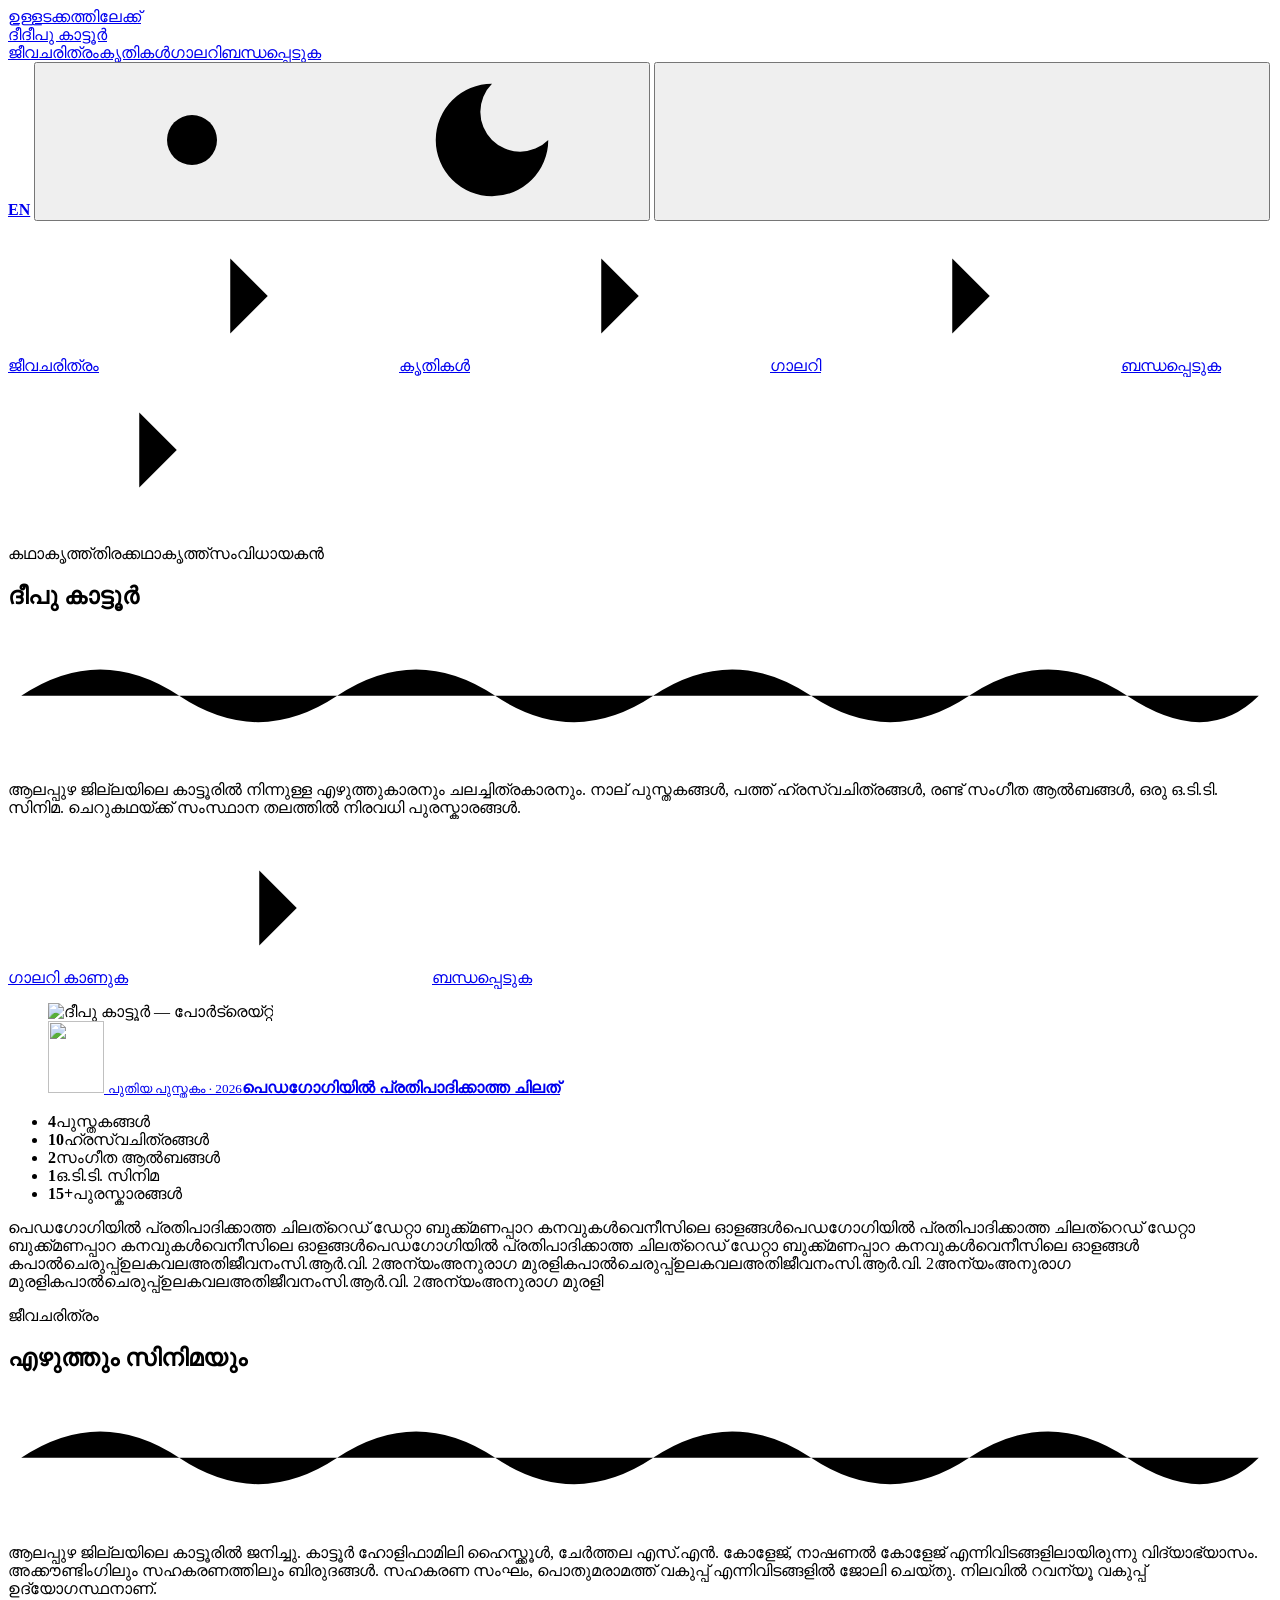
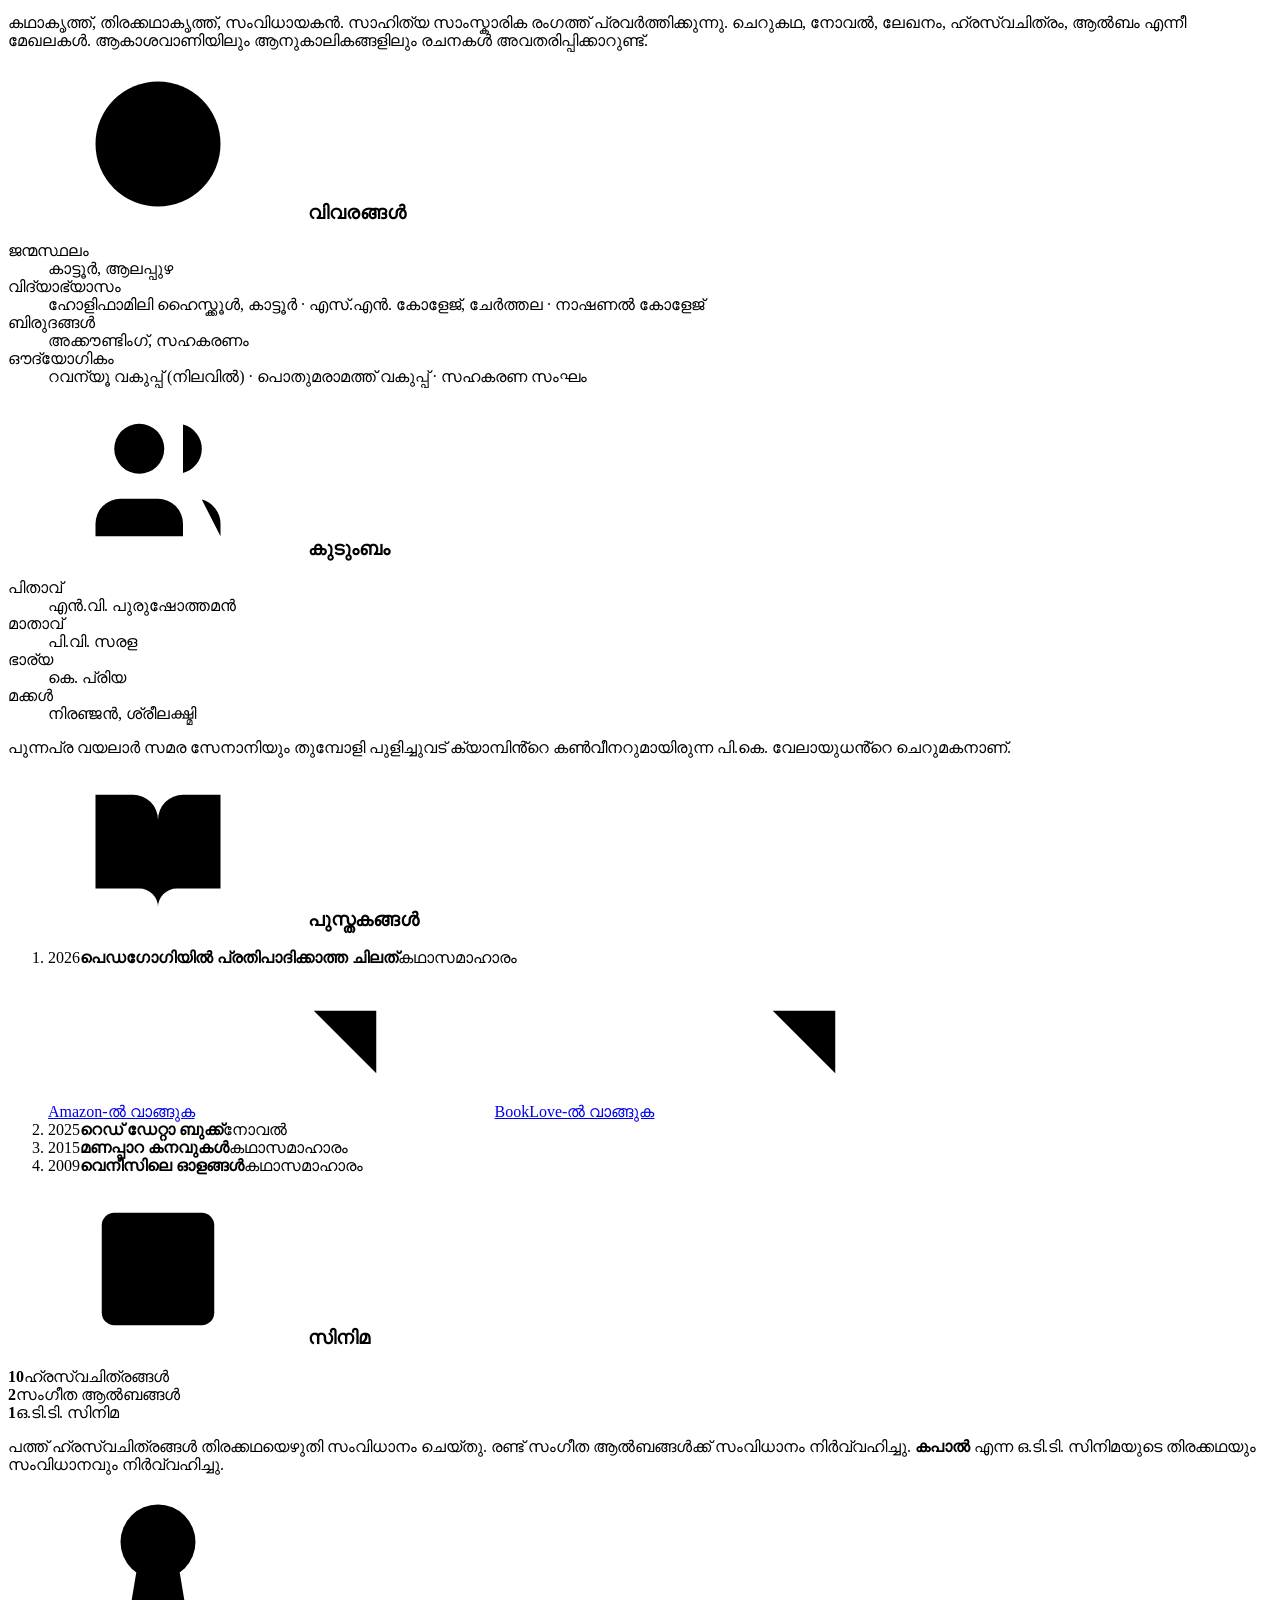
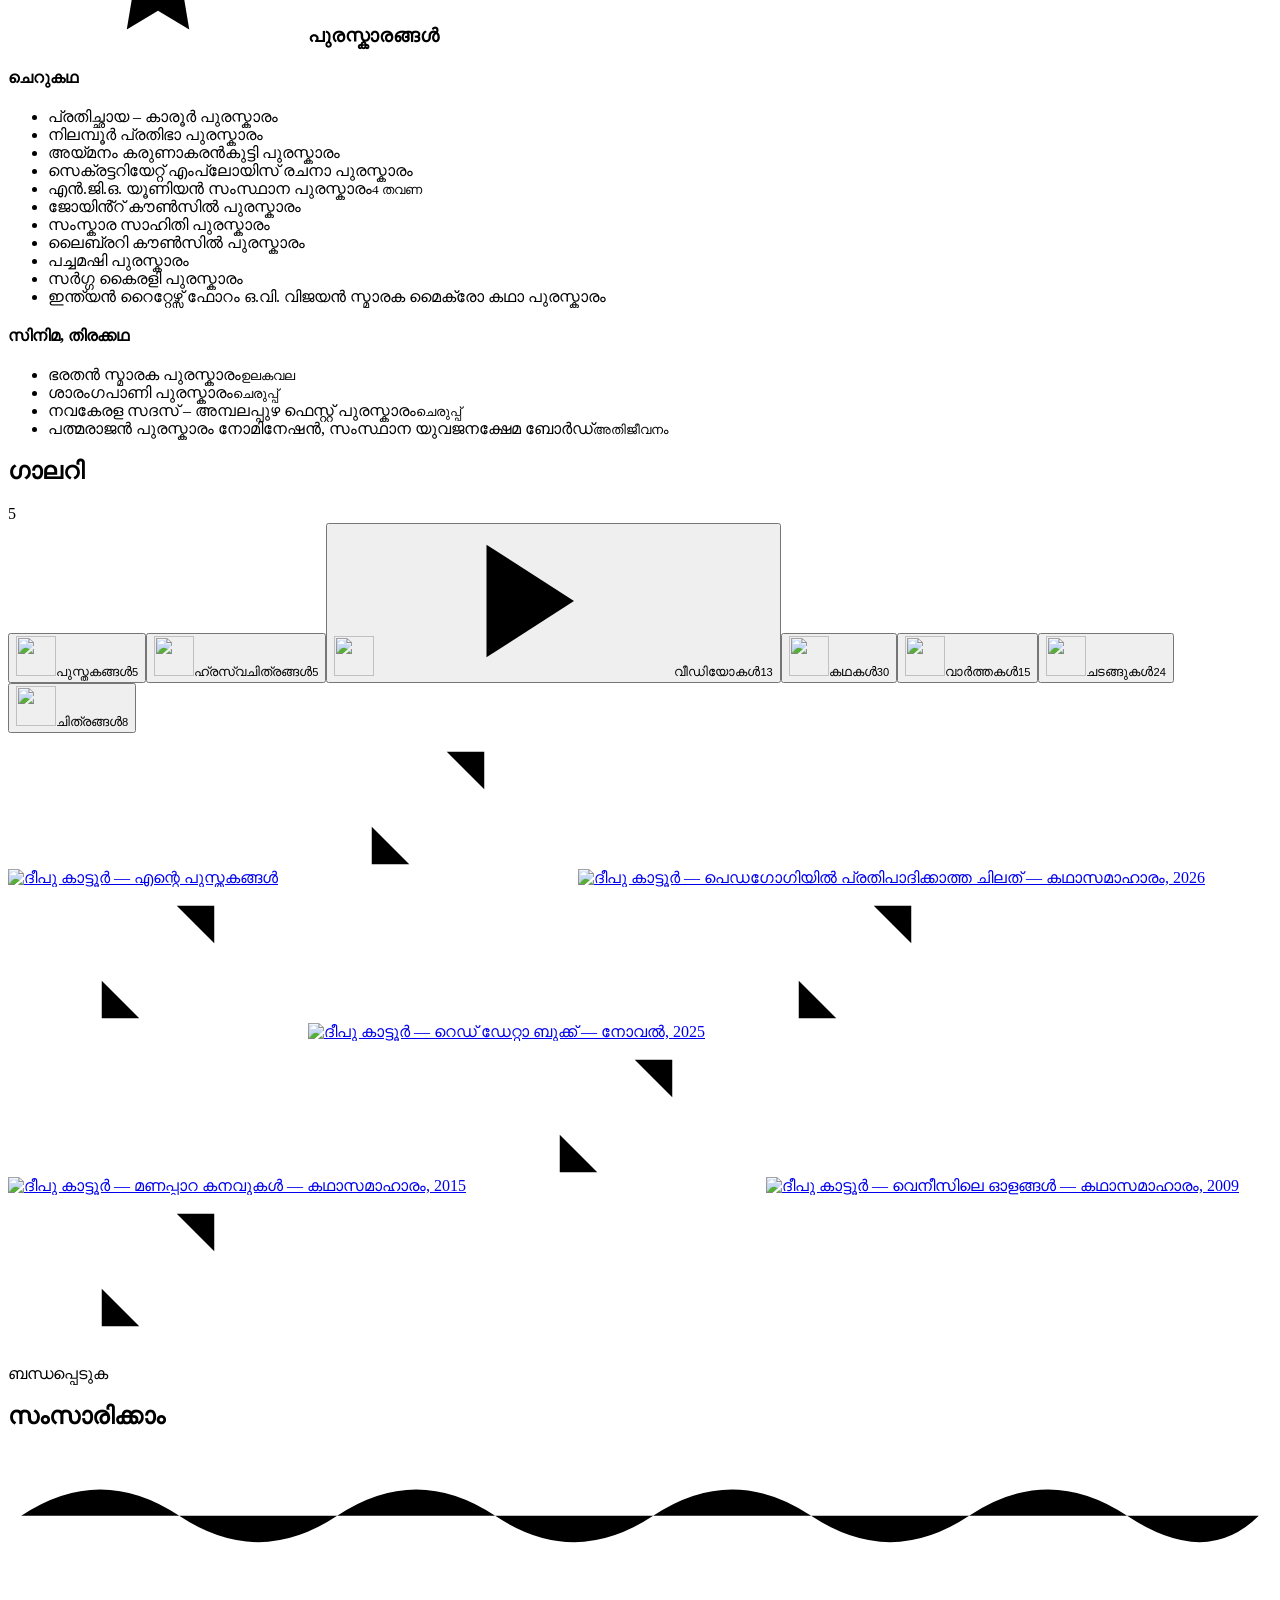
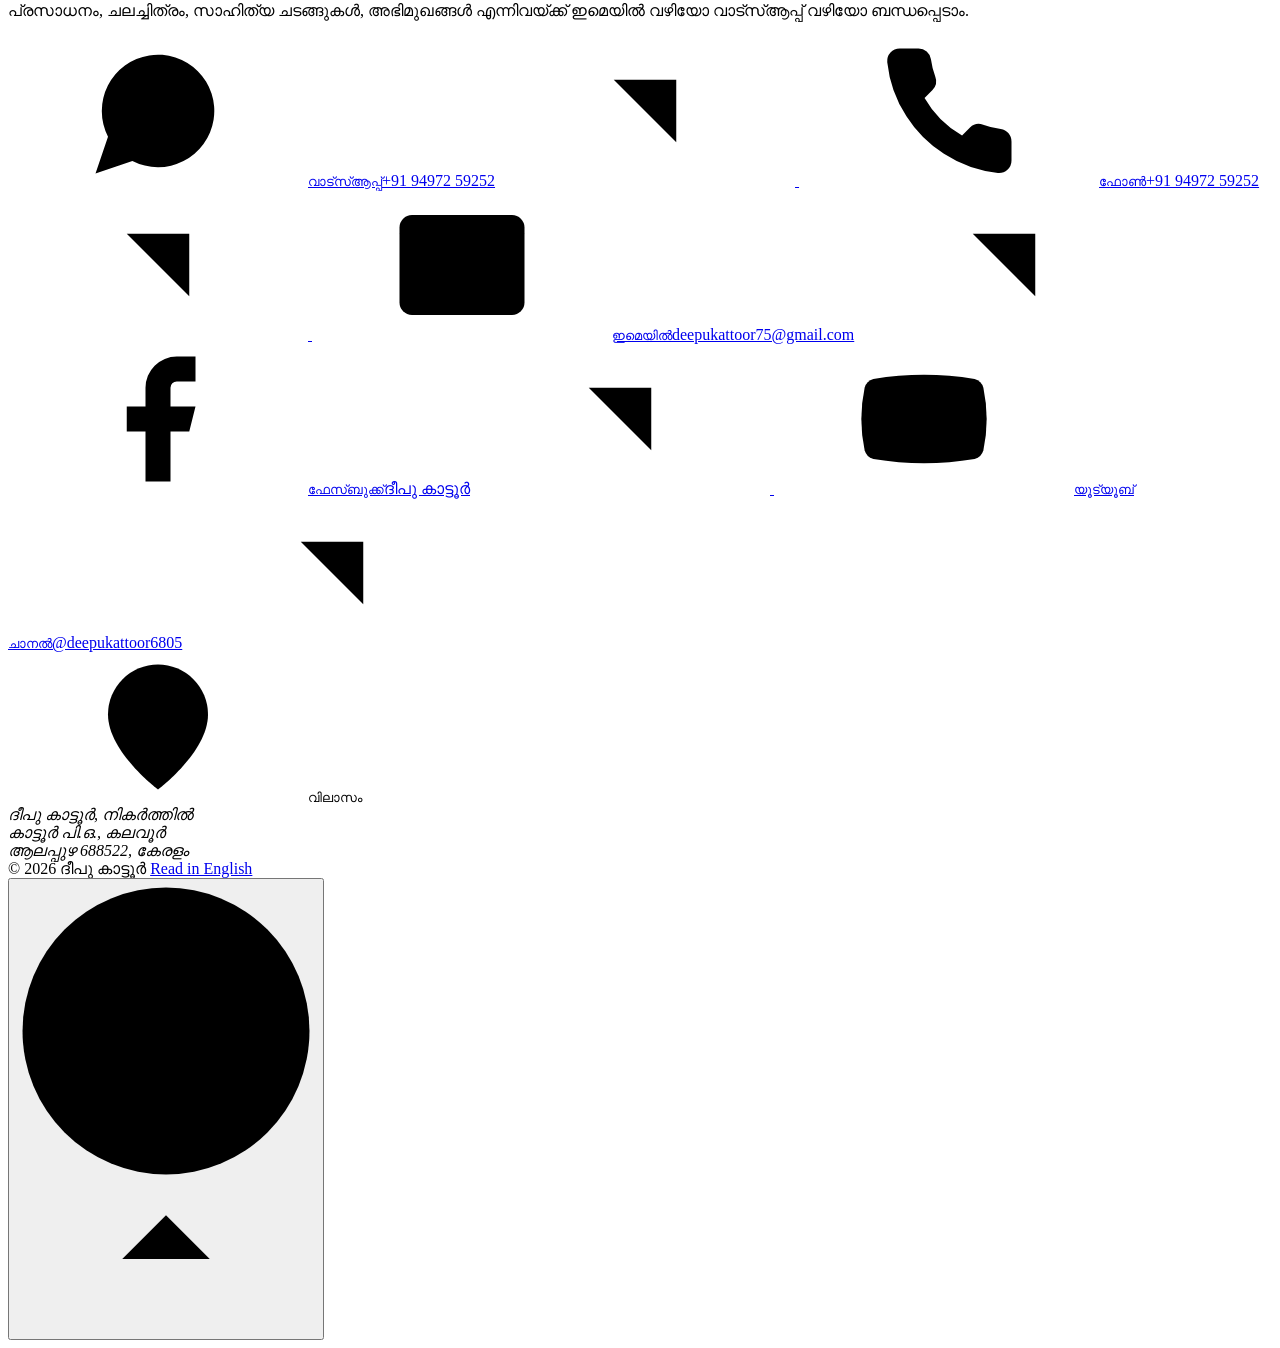
==== index.html @ 51fb0ca0 "first commit" ====
<!doctype html>
<html lang="ml" dir="ltr">
<head>
<meta charset="utf-8">
<meta name="viewport" content="width=device-width, initial-scale=1, viewport-fit=cover">
<title>ദീപു കാട്ടൂർ — കഥാകൃത്ത്, തിരക്കഥാകൃത്ത്, സംവിധായകൻ</title>
<meta name="description" content="ആലപ്പുഴ കാട്ടൂർ സ്വദേശിയായ കഥാകൃത്ത്, തിരക്കഥാകൃത്ത്, സംവിധായകൻ ദീപു കാട്ടൂരിന്റെ ഔദ്യോഗിക വെബ്സൈറ്റ്. പുസ്തകങ്ങൾ, ഹ്രസ്വചിത്രങ്ങൾ, പുരസ്കാരങ്ങൾ, ഗാലറി, ബന്ധപ്പെടാനുള്ള വിവരങ്ങൾ.">
<meta name="author" content="Deepu Kattoor">
<meta name="robots" content="index, follow, max-image-preview:large">
<link rel="canonical" href="https://YOUR-DOMAIN/">
<link rel="alternate" hreflang="ml" href="https://YOUR-DOMAIN/">
<link rel="alternate" hreflang="en" href="https://YOUR-DOMAIN/en/">
<link rel="alternate" hreflang="x-default" href="https://YOUR-DOMAIN/">
<meta name="theme-color" content="#f3f6fb">
<meta name="color-scheme" content="light dark">
<meta property="og:type" content="profile">
<meta property="og:site_name" content="ദീപു കാട്ടൂർ">
<meta property="og:title" content="ദീപു കാട്ടൂർ — കഥാകൃത്ത്, തിരക്കഥാകൃത്ത്, സംവിധായകൻ">
<meta property="og:description" content="ആലപ്പുഴ കാട്ടൂർ സ്വദേശിയായ കഥാകൃത്ത്, തിരക്കഥാകൃത്ത്, സംവിധായകൻ ദീപു കാട്ടൂരിന്റെ ഔദ്യോഗിക വെബ്സൈറ്റ്. പുസ്തകങ്ങൾ, ഹ്രസ്വചിത്രങ്ങൾ, പുരസ്കാരങ്ങൾ, ഗാലറി, ബന്ധപ്പെടാനുള്ള വിവരങ്ങൾ.">
<meta property="og:url" content="https://YOUR-DOMAIN/">
<meta property="og:image" content="https://YOUR-DOMAIN/assets/img/og.jpg">
<meta property="og:image:width" content="1200">
<meta property="og:image:height" content="630">
<meta property="og:image:alt" content="ദീപു കാട്ടൂർ — പോർട്രെയ്റ്റ്">
<meta property="og:locale" content="ml_IN">
<meta property="og:locale:alternate" content="en_IN">
<meta property="profile:first_name" content="Deepu">
<meta property="profile:last_name" content="Kattoor">
<meta name="twitter:card" content="summary_large_image">
<meta name="twitter:title" content="ദീപു കാട്ടൂർ — കഥാകൃത്ത്, തിരക്കഥാകൃത്ത്, സംവിധായകൻ">
<meta name="twitter:description" content="ആലപ്പുഴ കാട്ടൂർ സ്വദേശിയായ കഥാകൃത്ത്, തിരക്കഥാകൃത്ത്, സംവിധായകൻ ദീപു കാട്ടൂരിന്റെ ഔദ്യോഗിക വെബ്സൈറ്റ്. പുസ്തകങ്ങൾ, ഹ്രസ്വചിത്രങ്ങൾ, പുരസ്കാരങ്ങൾ, ഗാലറി, ബന്ധപ്പെടാനുള്ള വിവരങ്ങൾ.">
<meta name="twitter:image" content="https://YOUR-DOMAIN/assets/img/og.jpg">
<link rel="icon" href="favicon.svg" type="image/svg+xml">
<link rel="apple-touch-icon" href="assets/img/apple-touch-icon.png">
<link rel="manifest" href="site.webmanifest">
<script>
(function(){try{var t=localStorage.getItem("theme");if(t==="dark"||t==="light")document.documentElement.setAttribute("data-theme",t);}catch(e){}document.documentElement.classList.add("js");})();
</script>
<link rel="preconnect" href="https://fonts.googleapis.com">
<link rel="preconnect" href="https://fonts.gstatic.com" crossorigin>
<link rel="stylesheet" href="https://fonts.googleapis.com/css2?family=Anek+Malayalam:wght@400;500;600&family=Noto+Serif+Malayalam:wght@400;500;600&family=Newsreader:opsz,wght@6..72,400;6..72,500&display=swap">
<link rel="preload" as="image" href="assets/img/portrait.webp" imagesrcset="assets/img/portrait-480.webp 480w, assets/img/portrait.webp 960w" imagesizes="(min-width: 900px) 440px, 90vw" fetchpriority="high">
<link rel="stylesheet" href="assets/css/style.css?v=4">
<script type="application/ld+json">
{
 "@context": "https://schema.org",
 "@graph": [
  {
   "@type": "ProfilePage",
   "@id": "https://YOUR-DOMAIN/#page",
   "url": "https://YOUR-DOMAIN/",
   "name": "ദീപു കാട്ടൂർ — കഥാകൃത്ത്, തിരക്കഥാകൃത്ത്, സംവിധായകൻ",
   "inLanguage": "ml",
   "isPartOf": {
    "@id": "https://YOUR-DOMAIN/#website"
   },
   "mainEntity": {
    "@id": "https://YOUR-DOMAIN/#person"
   }
  },
  {
   "@type": "WebSite",
   "@id": "https://YOUR-DOMAIN/#website",
   "url": "https://YOUR-DOMAIN/",
   "name": "ദീപു കാട്ടൂർ",
   "inLanguage": [
    "ml",
    "en"
   ]
  },
  {
   "@type": "Person",
   "@id": "https://YOUR-DOMAIN/#person",
   "name": "Deepu Kattoor",
   "alternateName": "ദീപു കാട്ടൂർ",
   "url": "https://YOUR-DOMAIN/",
   "image": "https://YOUR-DOMAIN/assets/img/portrait.webp",
   "jobTitle": [
    "Writer",
    "Screenwriter",
    "Film director"
   ],
   "description": "Official website of Deepu Kattoor, a Malayalam short story writer, novelist, screenwriter and director from Kattoor, Alappuzha. Books, short films, awards, gallery and contact.",
   "email": "mailto:deepukattoor75@gmail.com",
   "telephone": "+919497259252",
   "birthPlace": {
    "@type": "Place",
    "name": "Kattoor, Alappuzha, Kerala"
   },
   "address": {
    "@type": "PostalAddress",
    "streetAddress": "Nikarthil, Kattoor P.O., Kalavoor",
    "addressLocality": "Alappuzha",
    "postalCode": "688522",
    "addressRegion": "Kerala",
    "addressCountry": "IN"
   },
   "alumniOf": [
    {
     "@type": "EducationalOrganization",
     "name": "S.N. College, Cherthala"
    },
    {
     "@type": "EducationalOrganization",
     "name": "Holy Family High School, Kattoor"
    }
   ],
   "knowsLanguage": [
    "ml",
    "en"
   ],
   "award": [
    "Prathichaya – Karoor Award",
    "Nilambur Prathibha Award",
    "Aymanam Karunakaran Kutty Award",
    "Secretariat Employees' Rachana Award",
    "NGO Union State Award",
    "Joint Council Award",
    "Samskara Sahithi Award",
    "Library Council Award",
    "Pachamashi Award",
    "Sarga Kairali Award",
    "Indian Writers Forum O.V. Vijayan Memorial Micro Story Award",
    "Bharathan Memorial Award (Ulakavala)",
    "Sharangapani Award (Cheruppu)",
    "Navakerala Sadas – Ambalappuzha Fest Award (Cheruppu)"
   ],
   "sameAs": [
    "https://www.facebook.com/share/19eUXActYM/",
    "https://www.youtube.com/@deepukattoor6805"
   ]
  },
  {
   "@type": "Book",
   "name": "പെഡഗോഗിയിൽ പ്രതിപാദിക്കാത്ത ചിലത്",
   "alternateName": "Pedagogiyil Prathipadikkatha Chilathu",
   "bookFormat": "https://schema.org/Paperback",
   "inLanguage": "ml",
   "genre": "Short story collection",
   "datePublished": "2026",
   "author": {
    "@id": "https://YOUR-DOMAIN/#person"
   },
   "offers": [
    {
     "@type": "Offer",
     "url": "https://www.amazon.in/dp/B0HLDNJ4D1",
     "seller": {
      "@type": "Organization",
      "name": "Amazon"
     },
     "availability": "https://schema.org/InStock"
    },
    {
     "@type": "Offer",
     "url": "https://www.booklove.co.in/product-page/pedagogiyil-prathipadikkatha-chilathu",
     "seller": {
      "@type": "Organization",
      "name": "BookLove"
     },
     "availability": "https://schema.org/InStock"
    }
   ]
  },
  {
   "@type": "Book",
   "name": "റെഡ് ഡേറ്റാ ബുക്ക്",
   "alternateName": "Red Data Book",
   "bookFormat": "https://schema.org/Paperback",
   "inLanguage": "ml",
   "genre": "Novel",
   "datePublished": "2025",
   "author": {
    "@id": "https://YOUR-DOMAIN/#person"
   }
  },
  {
   "@type": "Book",
   "name": "മണപ്പാറ കനവുകൾ",
   "alternateName": "Manappara Kanavukal",
   "bookFormat": "https://schema.org/Paperback",
   "inLanguage": "ml",
   "genre": "Short story collection",
   "datePublished": "2015",
   "author": {
    "@id": "https://YOUR-DOMAIN/#person"
   }
  },
  {
   "@type": "Book",
   "name": "വെനീസിലെ ഓളങ്ങൾ",
   "alternateName": "Venisile Olangal",
   "bookFormat": "https://schema.org/Paperback",
   "inLanguage": "ml",
   "genre": "Short story collection",
   "datePublished": "2009",
   "author": {
    "@id": "https://YOUR-DOMAIN/#person"
   }
  },
  {
   "@type": "Movie",
   "name": "Kapaal",
   "alternateName": "കപാൽ",
   "director": {
    "@id": "https://YOUR-DOMAIN/#person"
   },
   "author": {
    "@id": "https://YOUR-DOMAIN/#person"
   },
   "inLanguage": "ml"
  }
 ]
}
</script>
</head>
<body>
<svg width="0" height="0" style="position:absolute" aria-hidden="true"><symbol id="i-sun" viewBox="0 0 24 24"><circle cx="12" cy="12" r="4"/><path d="M12 2v2M12 20v2M4.93 4.93l1.41 1.41M17.66 17.66l1.41 1.41M2 12h2M20 12h2M6.34 17.66l-1.41 1.41M19.07 4.93l-1.41 1.41"/></symbol><symbol id="i-moon" viewBox="0 0 24 24"><path d="M12 3a6 6 0 0 0 9 9 9 9 0 1 1-9-9Z"/></symbol><symbol id="i-menu" viewBox="0 0 24 24"><path d="M4 6h16M4 12h16M4 18h16"/></symbol><symbol id="i-x" viewBox="0 0 24 24"><path d="M18 6 6 18M6 6l12 12"/></symbol><symbol id="i-left" viewBox="0 0 24 24"><path d="m15 18-6-6 6-6"/></symbol><symbol id="i-right" viewBox="0 0 24 24"><path d="m9 18 6-6-6-6"/></symbol><symbol id="i-up" viewBox="0 0 24 24"><path d="m5 12 7-7 7 7M12 19V5"/></symbol><symbol id="i-arrow" viewBox="0 0 24 24"><path d="M7 7h10v10M7 17 17 7"/></symbol><symbol id="i-mail" viewBox="0 0 24 24"><rect width="20" height="16" x="2" y="4" rx="2"/><path d="m22 7-8.97 5.7a1.94 1.94 0 0 1-2.06 0L2 7"/></symbol><symbol id="i-phone" viewBox="0 0 24 24"><path d="M22 16.92v3a2 2 0 0 1-2.18 2 19.79 19.79 0 0 1-8.63-3.07 19.5 19.5 0 0 1-6-6 19.79 19.79 0 0 1-3.07-8.67A2 2 0 0 1 4.11 2h3a2 2 0 0 1 2 1.72 12.84 12.84 0 0 0 .7 2.81 2 2 0 0 1-.45 2.11L8.09 9.91a16 16 0 0 0 6 6l1.27-1.27a2 2 0 0 1 2.11-.45 12.84 12.84 0 0 0 2.81.7A2 2 0 0 1 22 16.92z"/></symbol><symbol id="i-pin" viewBox="0 0 24 24"><path d="M20 10c0 6-8 12-8 12s-8-6-8-12a8 8 0 0 1 16 0Z"/><circle cx="12" cy="10" r="3"/></symbol><symbol id="i-facebook" viewBox="0 0 24 24"><path d="M18 2h-3a5 5 0 0 0-5 5v3H7v4h3v8h4v-8h3l1-4h-4V7a1 1 0 0 1 1-1h3z"/></symbol><symbol id="i-youtube" viewBox="0 0 24 24"><path d="M2.5 17a24.12 24.12 0 0 1 0-10 2 2 0 0 1 1.4-1.4 49.56 49.56 0 0 1 16.2 0A2 2 0 0 1 21.5 7a24.12 24.12 0 0 1 0 10 2 2 0 0 1-1.4 1.4 49.55 49.55 0 0 1-16.2 0A2 2 0 0 1 2.5 17"/><path d="m10 15 5-3-5-3z"/></symbol><symbol id="i-chat" viewBox="0 0 24 24"><path d="M7.9 20A9 9 0 1 0 4 16.1L2 22Z"/></symbol><symbol id="i-book" viewBox="0 0 24 24"><path d="M2 3h6a4 4 0 0 1 4 4v14a3 3 0 0 0-3-3H2z"/><path d="M22 3h-6a4 4 0 0 0-4 4v14a3 3 0 0 1 3-3h7z"/></symbol><symbol id="i-film" viewBox="0 0 24 24"><rect width="18" height="18" x="3" y="3" rx="2"/><path d="M7 3v18M3 7.5h4M3 12h18M3 16.5h4M17 3v18M17 7.5h4M17 16.5h4"/></symbol><symbol id="i-award" viewBox="0 0 24 24"><circle cx="12" cy="8" r="6"/><path d="M15.477 12.89 17 22l-5-3-5 3 1.523-9.11"/></symbol><symbol id="i-users" viewBox="0 0 24 24"><path d="M16 21v-2a4 4 0 0 0-4-4H6a4 4 0 0 0-4 4v2"/><circle cx="9" cy="7" r="4"/><path d="M22 21v-2a4 4 0 0 0-3-3.87M16 3.13a4 4 0 0 1 0 7.75"/></symbol><symbol id="i-zoom" viewBox="0 0 24 24"><path d="M15 3h6v6M9 21H3v-6M21 3l-7 7M3 21l7-7"/></symbol><symbol id="i-info" viewBox="0 0 24 24"><circle cx="12" cy="12" r="10"/><path d="M12 16v-4M12 8h.01"/></symbol><symbol id="i-play" viewBox="0 0 24 24"><path d="M6 3l14 9-14 9z"/></symbol></svg>
<a class="skip" href="#main">ഉള്ളടക്കത്തിലേക്ക്</a>

<header class="header">
  <div class="wrap header__in">
    <a class="brand" href="#top" aria-label="ദീപു കാട്ടൂർ"><span class="brand__mark" aria-hidden="true">ദീ</span><span>ദീപു കാട്ടൂർ</span></a>
    <nav class="nav" aria-label="മെനു"><a href="#bio">ജീവചരിത്രം</a><a href="#works">കൃതികൾ</a><a href="#gallery">ഗാലറി</a><a href="#contact">ബന്ധപ്പെടുക</a></nav>
    <div class="tools">
      <a class="tool lang" href="en/" hreflang="en" lang="en" aria-label="Read in English" title="Read in English"><b>EN</b></a>
      <button type="button" class="tool theme-btn" aria-label="തീം മാറ്റുക" title="തീം മാറ്റുക"><svg class="icon i-sun" aria-hidden="true"><use href="#i-sun"/></svg><svg class="icon i-moon" aria-hidden="true"><use href="#i-moon"/></svg></button>
      <button type="button" class="tool menu-btn" aria-label="മെനു" aria-expanded="false" aria-controls="sheet"><svg class="icon i-menu" aria-hidden="true"><use href="#i-menu"/></svg><svg class="icon i-x" aria-hidden="true"><use href="#i-x"/></svg></button>
    </div>
  </div>
</header>
<nav class="sheet" id="sheet" aria-label="മെനു"><a href="#bio">ജീവചരിത്രം<svg class="icon" aria-hidden="true"><use href="#i-right"/></svg></a><a href="#works">കൃതികൾ<svg class="icon" aria-hidden="true"><use href="#i-right"/></svg></a><a href="#gallery">ഗാലറി<svg class="icon" aria-hidden="true"><use href="#i-right"/></svg></a><a href="#contact">ബന്ധപ്പെടുക<svg class="icon" aria-hidden="true"><use href="#i-right"/></svg></a></nav>

<main id="main">
  <section class="hero" id="top" aria-labelledby="hero-title">
    <div class="wrap hero__grid">
      <div class="hero__text">
        <p class="hero__roles reveal"><span>കഥാകൃത്ത്</span><span>തിരക്കഥാകൃത്ത്</span><span>സംവിധായകൻ</span></p>
        <h1 id="hero-title" class="reveal" style="--i:1" aria-label="ദീപു കാട്ടൂർ"><span class="w" aria-hidden="true"><span style="--w:0">ദീപു</span></span> <span class="w" aria-hidden="true"><span style="--w:1">കാട്ടൂർ</span></span></h1>
        <div class="reveal" style="--i:2"><svg class="waterline" viewBox="0 0 96 10" aria-hidden="true"><path d="M1 5 Q7 1 13 5 T25 5 T37 5 T49 5 T61 5 T73 5 T85 5 T95 5"/></svg></div>
        <p class="hero__lead reveal" style="--i:2">ആലപ്പുഴ ജില്ലയിലെ കാട്ടൂരിൽ നിന്നുള്ള എഴുത്തുകാരനും ചലച്ചിത്രകാരനും. നാല് പുസ്തകങ്ങൾ, പത്ത് ഹ്രസ്വചിത്രങ്ങൾ, രണ്ട് സംഗീത ആൽബങ്ങൾ, ഒരു ഒ.ടി.ടി. സിനിമ. ചെറുകഥയ്ക്ക് സംസ്ഥാന തലത്തിൽ നിരവധി പുരസ്കാരങ്ങൾ.</p>
        <div class="hero__cta reveal" style="--i:3">
          <a class="btn btn--primary" href="#gallery">ഗാലറി കാണുക<svg class="icon" aria-hidden="true"><use href="#i-right"/></svg></a>
          <a class="btn btn--ghost" href="#contact">ബന്ധപ്പെടുക</a>
        </div>
      </div>
      <figure class="portrait reveal reveal--right" style="--i:2">
       <div class="portrait__tilt">
        <span class="portrait__ring" aria-hidden="true"></span>
        <div class="portrait__frame">
          <span class="portrait__shine" aria-hidden="true"></span>
          <img src="assets/img/portrait.webp" srcset="assets/img/portrait-480.webp 480w, assets/img/portrait.webp 960w" sizes="(min-width: 900px) 440px, 90vw" width="960" height="1200" alt="ദീപു കാട്ടൂർ — പോർട്രെയ്റ്റ്" fetchpriority="high" decoding="async">
        </div>
        <a class="latest" href="#works">
          <img src="assets/img/books/thumb/02.webp" width="56" height="72" alt="" loading="lazy" decoding="async">
          <span><small>പുതിയ പുസ്തകം · 2026</small><strong>പെഡഗോഗിയിൽ പ്രതിപാദിക്കാത്ത ചിലത്</strong></span>
        </a>
       </div>
      </figure>
    </div>
  </section>

  <section class="stats" aria-label="എഴുത്തും സിനിമയും">
    <div class="wrap"><ul><li class="reveal spot" style="--i:0"><strong class="num" data-count="4" data-suffix="">4</strong><span>പുസ്തകങ്ങൾ</span></li><li class="reveal spot" style="--i:1"><strong class="num" data-count="10" data-suffix="">10</strong><span>ഹ്രസ്വചിത്രങ്ങൾ</span></li><li class="reveal spot" style="--i:2"><strong class="num" data-count="2" data-suffix="">2</strong><span>സംഗീത ആൽബങ്ങൾ</span></li><li class="reveal spot" style="--i:3"><strong class="num" data-count="1" data-suffix="">1</strong><span>ഒ.ടി.ടി. സിനിമ</span></li><li class="reveal spot" style="--i:4"><strong class="num" data-count="15" data-suffix="+">15+</strong><span>പുരസ്കാരങ്ങൾ</span></li></ul></div>
  </section>

  <div class="band" aria-hidden="true">
    <div class="band__row" data-speed="-0.25"><span>പെഡഗോഗിയിൽ പ്രതിപാദിക്കാത്ത ചിലത്</span><span>റെഡ് ഡേറ്റാ ബുക്ക്</span><span>മണപ്പാറ കനവുകൾ</span><span>വെനീസിലെ ഓളങ്ങൾ</span><span>പെഡഗോഗിയിൽ പ്രതിപാദിക്കാത്ത ചിലത്</span><span>റെഡ് ഡേറ്റാ ബുക്ക്</span><span>മണപ്പാറ കനവുകൾ</span><span>വെനീസിലെ ഓളങ്ങൾ</span><span>പെഡഗോഗിയിൽ പ്രതിപാദിക്കാത്ത ചിലത്</span><span>റെഡ് ഡേറ്റാ ബുക്ക്</span><span>മണപ്പാറ കനവുകൾ</span><span>വെനീസിലെ ഓളങ്ങൾ</span></div>
    <div class="band__row band__row--alt" data-speed="0.25"><span>കപാൽ</span><span>ചെരുപ്പ്</span><span>ഉലകവല</span><span>അതിജീവനം</span><span>സി.ആർ.വി. 2</span><span>അന്യം</span><span>അനുരാഗ മുരളി</span><span>കപാൽ</span><span>ചെരുപ്പ്</span><span>ഉലകവല</span><span>അതിജീവനം</span><span>സി.ആർ.വി. 2</span><span>അന്യം</span><span>അനുരാഗ മുരളി</span><span>കപാൽ</span><span>ചെരുപ്പ്</span><span>ഉലകവല</span><span>അതിജീവനം</span><span>സി.ആർ.വി. 2</span><span>അന്യം</span><span>അനുരാഗ മുരളി</span></div>
  </div>

  <section class="section" id="bio" aria-labelledby="bio-title">
    <div class="wrap split">
      <article class="bio">
        <header class="reveal">
          <p class="eyebrow">ജീവചരിത്രം</p>
          <h2 class="section-title" id="bio-title">എഴുത്തും സിനിമയും</h2>
          <svg class="waterline" viewBox="0 0 96 10" aria-hidden="true"><path d="M1 5 Q7 1 13 5 T25 5 T37 5 T49 5 T61 5 T73 5 T85 5 T95 5"/></svg>
        </header>
        <div class="bio__intro reveal"><p>ആലപ്പുഴ ജില്ലയിലെ കാട്ടൂരിൽ ജനിച്ചു. കാട്ടൂർ ഹോളിഫാമിലി ഹൈസ്ക്കൂൾ, ചേർത്തല എസ്.എൻ. കോളേജ്, നാഷണൽ കോളേജ് എന്നിവിടങ്ങളിലായിരുന്നു വിദ്യാഭ്യാസം. അക്കൗണ്ടിംഗിലും സഹകരണത്തിലും ബിരുദങ്ങൾ. സഹകരണ സംഘം, പൊതുമരാമത്ത് വകുപ്പ് എന്നിവിടങ്ങളിൽ ജോലി ചെയ്തു. നിലവിൽ റവന്യൂ വകുപ്പ് ഉദ്യോഗസ്ഥനാണ്.</p><p>കഥാകൃത്ത്, തിരക്കഥാകൃത്ത്, സംവിധായകൻ. സാഹിത്യ സാംസ്കാരിക രംഗത്ത് പ്രവർത്തിക്കുന്നു. ചെറുകഥ, നോവൽ, ലേഖനം, ഹ്രസ്വചിത്രം, ആൽബം എന്നീ മേഖലകൾ. ആകാശവാണിയിലും ആനുകാലികങ്ങളിലും രചനകൾ അവതരിപ്പിക്കാറുണ്ട്.</p></div>

        <section class="reveal" aria-labelledby="facts-title">
          <h3 id="facts-title"><svg class="icon" aria-hidden="true"><use href="#i-info"/></svg>വിവരങ്ങൾ</h3>
          <dl class="facts"><div><dt>ജന്മസ്ഥലം</dt><dd>കാട്ടൂർ, ആലപ്പുഴ</dd></div><div><dt>വിദ്യാഭ്യാസം</dt><dd>ഹോളിഫാമിലി ഹൈസ്ക്കൂൾ, കാട്ടൂർ · എസ്.എൻ. കോളേജ്, ചേർത്തല · നാഷണൽ കോളേജ്</dd></div><div><dt>ബിരുദങ്ങൾ</dt><dd>അക്കൗണ്ടിംഗ്, സഹകരണം</dd></div><div><dt>ഔദ്യോഗികം</dt><dd>റവന്യൂ വകുപ്പ് (നിലവിൽ) · പൊതുമരാമത്ത് വകുപ്പ് · സഹകരണ സംഘം</dd></div></dl>
        </section>

        <section class="reveal" aria-labelledby="family-title">
          <h3 id="family-title"><svg class="icon" aria-hidden="true"><use href="#i-users"/></svg>കുടുംബം</h3>
          <dl class="facts"><div><dt>പിതാവ്</dt><dd>എൻ.വി. പുരുഷോത്തമൻ</dd></div><div><dt>മാതാവ്</dt><dd>പി.വി. സരള</dd></div><div><dt>ഭാര്യ</dt><dd>കെ. പ്രിയ</dd></div><div><dt>മക്കൾ</dt><dd>നിരഞ്ജൻ, ശ്രീലക്ഷ്മി</dd></div></dl>
          <p class="note" style="margin-top:16px">പുന്നപ്ര വയലാർ സമര സേനാനിയും തുമ്പോളി പുളിച്ചുവട് ക്യാമ്പിൻ്റെ കൺവീനറുമായിരുന്ന പി.കെ. വേലായുധൻ്റെ ചെറുമകനാണ്.</p>
        </section>

        <section class="reveal" id="works" aria-labelledby="books-title">
          <h3 id="books-title"><svg class="icon" aria-hidden="true"><use href="#i-book"/></svg>പുസ്തകങ്ങൾ</h3>
          <ol class="timeline"><li><time datetime="2026">2026</time><strong>പെഡഗോഗിയിൽ പ്രതിപാദിക്കാത്ത ചിലത്</strong><span>കഥാസമാഹാരം</span><div class="shops"><a class="shop shop--amazon" href="https://www.amazon.in/dp/B0HLDNJ4D1" target="_blank" rel="noopener"><img src="https://www.amazon.in/favicon.ico" width="20" height="20" alt="" loading="lazy" decoding="async" referrerpolicy="no-referrer" onerror="this.remove()"><span>Amazon-ൽ വാങ്ങുക</span><svg class="icon" aria-hidden="true"><use href="#i-arrow"/></svg></a><a class="shop shop--booklove" href="https://www.booklove.co.in/product-page/pedagogiyil-prathipadikkatha-chilathu" target="_blank" rel="noopener"><img src="https://static.wixstatic.com/media/cc5b56_096dc37d54f44dab8252c66723025107%7Emv2.png/v1/fill/w_64%2Ch_64%2Clg_1%2Cusm_0.66_1.00_0.01/cc5b56_096dc37d54f44dab8252c66723025107%7Emv2.png" width="20" height="20" alt="" loading="lazy" decoding="async" referrerpolicy="no-referrer" onerror="this.remove()"><span>BookLove-ൽ വാങ്ങുക</span><svg class="icon" aria-hidden="true"><use href="#i-arrow"/></svg></a></div></li><li><time datetime="2025">2025</time><strong>റെഡ് ഡേറ്റാ ബുക്ക്</strong><span>നോവൽ</span></li><li><time datetime="2015">2015</time><strong>മണപ്പാറ കനവുകൾ</strong><span>കഥാസമാഹാരം</span></li><li><time datetime="2009">2009</time><strong>വെനീസിലെ ഓളങ്ങൾ</strong><span>കഥാസമാഹാരം</span></li></ol>
        </section>

        <section class="reveal" aria-labelledby="films-title">
          <h3 id="films-title"><svg class="icon" aria-hidden="true"><use href="#i-film"/></svg>സിനിമ</h3>
          <div class="works"><div class="spot"><strong class="num">10</strong><span>ഹ്രസ്വചിത്രങ്ങൾ</span></div><div class="spot"><strong class="num">2</strong><span>സംഗീത ആൽബങ്ങൾ</span></div><div class="spot"><strong class="num">1</strong><span>ഒ.ടി.ടി. സിനിമ</span></div></div>
          <p class="prose">പത്ത് ഹ്രസ്വചിത്രങ്ങൾ തിരക്കഥയെഴുതി സംവിധാനം ചെയ്തു. രണ്ട് സംഗീത ആൽബങ്ങൾക്ക് സംവിധാനം നിർവ്വഹിച്ചു. <strong>കപാൽ</strong> എന്ന ഒ.ടി.ടി. സിനിമയുടെ തിരക്കഥയും സംവിധാനവും നിർവ്വഹിച്ചു.</p>
        </section>

        <section class="reveal" aria-labelledby="awards-title">
          <h3 id="awards-title"><svg class="icon" aria-hidden="true"><use href="#i-award"/></svg>പുരസ്കാരങ്ങൾ</h3>
          <div class="awards-group"><h4>ചെറുകഥ</h4><ul class="awards"><li><span>പ്രതിച്ഛായ – കാരൂർ പുരസ്കാരം</span></li><li><span>നിലമ്പൂർ പ്രതിഭാ പുരസ്കാരം</span></li><li><span>അയ്മനം കരുണാകരൻകുട്ടി പുരസ്കാരം</span></li><li><span>സെക്രട്ടറിയേറ്റ് എംപ്ലോയിസ് രചനാ പുരസ്കാരം</span></li><li><span>എൻ.ജി.ഒ. യൂണിയൻ സംസ്ഥാന പുരസ്കാരം</span><small>4 തവണ</small></li><li><span>ജോയിൻ്റ് കൗൺസിൽ പുരസ്കാരം</span></li><li><span>സംസ്കാര സാഹിതി പുരസ്കാരം</span></li><li><span>ലൈബ്രറി കൗൺസിൽ പുരസ്കാരം</span></li><li><span>പച്ചമഷി പുരസ്കാരം</span></li><li><span>സർഗ്ഗ കൈരളി പുരസ്കാരം</span></li><li><span>ഇന്ത്യൻ റൈറ്റേഴ്സ് ഫോറം ഒ.വി. വിജയൻ സ്മാരക മൈക്രോ കഥാ പുരസ്കാരം</span></li></ul></div>
          <div class="awards-group"><h4>സിനിമ, തിരക്കഥ</h4><ul class="awards"><li><span>ഭരതൻ സ്മാരക പുരസ്കാരം</span><small>ഉലകവല</small></li><li><span>ശാരംഗപാണി പുരസ്കാരം</span><small>ചെരുപ്പ്</small></li><li><span>നവകേരള സദസ് – അമ്പലപ്പുഴ ഫെസ്റ്റ് പുരസ്കാരം</span><small>ചെരുപ്പ്</small></li><li><span>പത്മരാജൻ പുരസ്കാരം നോമിനേഷൻ, സംസ്ഥാന യുവജനക്ഷേമ ബോർഡ്</span><small>അതിജീവനം</small></li></ul></div>
        </section>
      </article>
      
<section class="gallery reveal reveal--scale" id="gallery" aria-labelledby="gallery-title">
  <div class="gallery__head"><h2 id="gallery-title">ഗാലറി</h2><span class="gallery__count num">5</span></div>
  <div class="folders" role="tablist" aria-label="ഗാലറി"><button type="button" class="folder" role="tab" id="tab-books" aria-controls="panel-books" aria-selected="true" tabindex="0"><span class="folder__cover"><img src="assets/img/books/thumb/01.webp" width="40" height="40" alt="" loading="lazy" decoding="async"></span><span>പുസ്തകങ്ങൾ<small class="num">5</small></span></button><button type="button" class="folder" role="tab" id="tab-films" aria-controls="panel-films" aria-selected="false" tabindex="-1"><span class="folder__cover"><img src="assets/img/films/thumb/01.webp" width="40" height="40" alt="" loading="lazy" decoding="async"></span><span>ഹ്രസ്വചിത്രങ്ങൾ<small class="num">5</small></span></button><button type="button" class="folder" role="tab" id="tab-videos" aria-controls="panel-videos" aria-selected="false" tabindex="-1"><span class="folder__cover folder__cover--video"><img src="https://i.ytimg.com/vi/O4Xa52V6V5k/mqdefault.jpg" width="40" height="40" alt="" loading="lazy" decoding="async"><span class="folder__play"><svg class="icon icon--fill" aria-hidden="true"><use href="#i-play"/></svg></span></span><span>വീഡിയോകൾ<small class="num">13</small></span></button><button type="button" class="folder" role="tab" id="tab-stories" aria-controls="panel-stories" aria-selected="false" tabindex="-1"><span class="folder__cover"><img src="assets/img/stories/thumb/01.webp" width="40" height="40" alt="" loading="lazy" decoding="async"></span><span>കഥകൾ<small class="num">30</small></span></button><button type="button" class="folder" role="tab" id="tab-news" aria-controls="panel-news" aria-selected="false" tabindex="-1"><span class="folder__cover"><img src="assets/img/news/thumb/01.webp" width="40" height="40" alt="" loading="lazy" decoding="async"></span><span>വാർത്തകൾ<small class="num">15</small></span></button><button type="button" class="folder" role="tab" id="tab-functions" aria-controls="panel-functions" aria-selected="false" tabindex="-1"><span class="folder__cover"><img src="assets/img/functions/thumb/01.webp" width="40" height="40" alt="" loading="lazy" decoding="async"></span><span>ചടങ്ങുകൾ<small class="num">24</small></span></button><button type="button" class="folder" role="tab" id="tab-photos" aria-controls="panel-photos" aria-selected="false" tabindex="-1"><span class="folder__cover"><img src="assets/img/photos/thumb/01.webp" width="40" height="40" alt="" loading="lazy" decoding="async"></span><span>ചിത്രങ്ങൾ<small class="num">8</small></span></button></div>
  <div class="gallery__scroll"><div class="panel" id="panel-books" role="tabpanel" aria-labelledby="tab-books"><div class="grid"><a class="tile" href="assets/img/books/01.webp" data-cap="എന്റെ പുസ്തകങ്ങൾ"><img src="assets/img/books/thumb/01.webp" width="560" height="329" alt="ദീപു കാട്ടൂർ — എന്റെ പുസ്തകങ്ങൾ" loading="lazy" decoding="async"><span class="zoom"><svg class="icon" aria-hidden="true"><use href="#i-zoom"/></svg></span></a><a class="tile" href="assets/img/books/02.webp" data-cap="പെഡഗോഗിയിൽ പ്രതിപാദിക്കാത്ത ചിലത് — കഥാസമാഹാരം, 2026"><img src="assets/img/books/thumb/02.webp" width="560" height="417" alt="ദീപു കാട്ടൂർ — പെഡഗോഗിയിൽ പ്രതിപാദിക്കാത്ത ചിലത് — കഥാസമാഹാരം, 2026" loading="lazy" decoding="async"><span class="zoom"><svg class="icon" aria-hidden="true"><use href="#i-zoom"/></svg></span></a><a class="tile" href="assets/img/books/03.webp" data-cap="റെഡ് ഡേറ്റാ ബുക്ക് — നോവൽ, 2025"><img src="assets/img/books/thumb/03.webp" width="560" height="430" alt="ദീപു കാട്ടൂർ — റെഡ് ഡേറ്റാ ബുക്ക് — നോവൽ, 2025" loading="lazy" decoding="async"><span class="zoom"><svg class="icon" aria-hidden="true"><use href="#i-zoom"/></svg></span></a><a class="tile" href="assets/img/books/04.webp" data-cap="മണപ്പാറ കനവുകൾ — കഥാസമാഹാരം, 2015"><img src="assets/img/books/thumb/04.webp" width="560" height="421" alt="ദീപു കാട്ടൂർ — മണപ്പാറ കനവുകൾ — കഥാസമാഹാരം, 2015" loading="lazy" decoding="async"><span class="zoom"><svg class="icon" aria-hidden="true"><use href="#i-zoom"/></svg></span></a><a class="tile" href="assets/img/books/05.webp" data-cap="വെനീസിലെ ഓളങ്ങൾ — കഥാസമാഹാരം, 2009"><img src="assets/img/books/thumb/05.webp" width="392" height="560" alt="ദീപു കാട്ടൂർ — വെനീസിലെ ഓളങ്ങൾ — കഥാസമാഹാരം, 2009" loading="lazy" decoding="async"><span class="zoom"><svg class="icon" aria-hidden="true"><use href="#i-zoom"/></svg></span></a></div></div><div class="panel" id="panel-films" role="tabpanel" aria-labelledby="tab-films" hidden><div class="grid"><a class="tile" href="assets/img/films/01.webp" data-cap="ചെരുപ്പ് — ഹ്രസ്വചിത്രം"><img src="assets/img/films/thumb/01.webp" width="560" height="314" alt="ദീപു കാട്ടൂർ — ചെരുപ്പ് — ഹ്രസ്വചിത്രം" loading="lazy" decoding="async"><span class="zoom"><svg class="icon" aria-hidden="true"><use href="#i-zoom"/></svg></span></a><a class="tile" href="assets/img/films/02.webp" data-cap="കപാൽ — ഒ.ടി.ടി. സിനിമ"><img src="assets/img/films/thumb/02.webp" width="560" height="315" alt="ദീപു കാട്ടൂർ — കപാൽ — ഒ.ടി.ടി. സിനിമ" loading="lazy" decoding="async"><span class="zoom"><svg class="icon" aria-hidden="true"><use href="#i-zoom"/></svg></span></a><a class="tile" href="assets/img/films/03.webp" data-cap="അനുരാഗ മുരളി — സംഗീത ആൽബം"><img src="assets/img/films/thumb/03.webp" width="342" height="560" alt="ദീപു കാട്ടൂർ — അനുരാഗ മുരളി — സംഗീത ആൽബം" loading="lazy" decoding="async"><span class="zoom"><svg class="icon" aria-hidden="true"><use href="#i-zoom"/></svg></span></a><a class="tile" href="assets/img/films/04.webp" data-cap="എങ്കിലുമെൻ്റെ പിള്ളേച്ചാ — ഹ്രസ്വചിത്രം"><img src="assets/img/films/thumb/04.webp" width="383" height="560" alt="ദീപു കാട്ടൂർ — എങ്കിലുമെൻ്റെ പിള്ളേച്ചാ — ഹ്രസ്വചിത്രം" loading="lazy" decoding="async"><span class="zoom"><svg class="icon" aria-hidden="true"><use href="#i-zoom"/></svg></span></a><a class="tile" href="assets/img/films/05.webp" data-cap="സി.ആർ.വി. 2 — ഹ്രസ്വചിത്രം"><img src="assets/img/films/thumb/05.webp" width="383" height="560" alt="ദീപു കാട്ടൂർ — സി.ആർ.വി. 2 — ഹ്രസ്വചിത്രം" loading="lazy" decoding="async"><span class="zoom"><svg class="icon" aria-hidden="true"><use href="#i-zoom"/></svg></span></a></div></div><div class="panel" id="panel-videos" role="tabpanel" aria-labelledby="tab-videos" hidden><div class="grid grid--video"><a class="tile video-tile" href="https://youtu.be/O4Xa52V6V5k" data-yt="O4Xa52V6V5k" data-cap="ചെരുപ്പ് — ഹ്രസ്വചിത്രം"><img src="https://i.ytimg.com/vi/O4Xa52V6V5k/mqdefault.jpg" width="320" height="180" alt="ചെരുപ്പ് — ഹ്രസ്വചിത്രം" loading="lazy" decoding="async"><span class="idx">1</span><span class="play"><span><svg class="icon icon--fill" aria-hidden="true"><use href="#i-play"/></svg></span></span><figcaption>ചെരുപ്പ് — ഹ്രസ്വചിത്രം</figcaption></a><a class="tile video-tile" href="https://youtu.be/SOXmx7TgZzg" data-yt="SOXmx7TgZzg" data-cap="കപാൽ — ഭാഗം 1"><img src="https://i.ytimg.com/vi/SOXmx7TgZzg/mqdefault.jpg" width="320" height="180" alt="കപാൽ — ഭാഗം 1" loading="lazy" decoding="async"><span class="idx">2</span><span class="play"><span><svg class="icon icon--fill" aria-hidden="true"><use href="#i-play"/></svg></span></span><figcaption>കപാൽ — ഭാഗം 1</figcaption></a><a class="tile video-tile" href="https://youtu.be/PHhEsIt6kow" data-yt="PHhEsIt6kow" data-cap="കപാൽ — ഭാഗം 2"><img src="https://i.ytimg.com/vi/PHhEsIt6kow/mqdefault.jpg" width="320" height="180" alt="കപാൽ — ഭാഗം 2" loading="lazy" decoding="async"><span class="idx">3</span><span class="play"><span><svg class="icon icon--fill" aria-hidden="true"><use href="#i-play"/></svg></span></span><figcaption>കപാൽ — ഭാഗം 2</figcaption></a><a class="tile video-tile" href="https://youtu.be/tixmJTcneXM" data-yt="tixmJTcneXM" data-cap="കപാൽ — ഭാഗം 3"><img src="https://i.ytimg.com/vi/tixmJTcneXM/mqdefault.jpg" width="320" height="180" alt="കപാൽ — ഭാഗം 3" loading="lazy" decoding="async"><span class="idx">4</span><span class="play"><span><svg class="icon icon--fill" aria-hidden="true"><use href="#i-play"/></svg></span></span><figcaption>കപാൽ — ഭാഗം 3</figcaption></a><a class="tile video-tile" href="https://youtu.be/VuDY7qmmoNM" data-yt="VuDY7qmmoNM" data-cap="എങ്കിലുമെൻ്റെ പിള്ളേച്ചാ — ഹ്രസ്വചിത്രം"><img src="https://i.ytimg.com/vi/VuDY7qmmoNM/mqdefault.jpg" width="320" height="180" alt="എങ്കിലുമെൻ്റെ പിള്ളേച്ചാ — ഹ്രസ്വചിത്രം" loading="lazy" decoding="async"><span class="idx">5</span><span class="play"><span><svg class="icon icon--fill" aria-hidden="true"><use href="#i-play"/></svg></span></span><figcaption>എങ്കിലുമെൻ്റെ പിള്ളേച്ചാ — ഹ്രസ്വചിത്രം</figcaption></a><a class="tile video-tile" href="https://youtu.be/fKNKuZrQRIA" data-yt="fKNKuZrQRIA" data-cap="സി.ആർ.വി. 2 — ഹ്രസ്വചിത്രം"><img src="https://i.ytimg.com/vi/fKNKuZrQRIA/mqdefault.jpg" width="320" height="180" alt="സി.ആർ.വി. 2 — ഹ്രസ്വചിത്രം" loading="lazy" decoding="async"><span class="idx">6</span><span class="play"><span><svg class="icon icon--fill" aria-hidden="true"><use href="#i-play"/></svg></span></span><figcaption>സി.ആർ.വി. 2 — ഹ്രസ്വചിത്രം</figcaption></a><a class="tile video-tile is-extra" href="https://youtu.be/By4S4eKZM00" data-yt="By4S4eKZM00" data-cap="ഉലകവല — ഹ്രസ്വചിത്രം"><img src="https://i.ytimg.com/vi/By4S4eKZM00/mqdefault.jpg" width="320" height="180" alt="ഉലകവല — ഹ്രസ്വചിത്രം" loading="lazy" decoding="async"><span class="idx">7</span><span class="play"><span><svg class="icon icon--fill" aria-hidden="true"><use href="#i-play"/></svg></span></span><figcaption>ഉലകവല — ഹ്രസ്വചിത്രം</figcaption></a><a class="tile video-tile is-extra" href="https://youtu.be/NxUAgEMrBKY" data-yt="NxUAgEMrBKY" data-cap="അതിജീവനം — ഹ്രസ്വചിത്രം · കഥ, തിരക്കഥ: ദീപു കാട്ടൂർ · സംവിധാനം: അരുൺ ജെ."><img src="https://i.ytimg.com/vi/NxUAgEMrBKY/mqdefault.jpg" width="320" height="180" alt="അതിജീവനം — ഹ്രസ്വചിത്രം · കഥ, തിരക്കഥ: ദീപു കാട്ടൂർ · സംവിധാനം: അരുൺ ജെ." loading="lazy" decoding="async"><span class="idx">8</span><span class="play"><span><svg class="icon icon--fill" aria-hidden="true"><use href="#i-play"/></svg></span></span><figcaption>അതിജീവനം — ഹ്രസ്വചിത്രം · കഥ, തിരക്കഥ: ദീപു കാട്ടൂർ · സംവിധാനം: അരുൺ ജെ.</figcaption></a><a class="tile video-tile is-extra" href="https://youtu.be/9ErmwflnWQQ" data-yt="9ErmwflnWQQ" data-cap="ഒരു ലോക്ക്ഡൗൺ കാലം"><img src="https://i.ytimg.com/vi/9ErmwflnWQQ/mqdefault.jpg" width="320" height="180" alt="ഒരു ലോക്ക്ഡൗൺ കാലം" loading="lazy" decoding="async"><span class="idx">9</span><span class="play"><span><svg class="icon icon--fill" aria-hidden="true"><use href="#i-play"/></svg></span></span><figcaption>ഒരു ലോക്ക്ഡൗൺ കാലം</figcaption></a><a class="tile video-tile is-extra" href="https://youtu.be/1xCqA13ohTc" data-yt="1xCqA13ohTc" data-cap="അന്യം — ഹ്രസ്വചിത്രം"><img src="https://i.ytimg.com/vi/1xCqA13ohTc/mqdefault.jpg" width="320" height="180" alt="അന്യം — ഹ്രസ്വചിത്രം" loading="lazy" decoding="async"><span class="idx">10</span><span class="play"><span><svg class="icon icon--fill" aria-hidden="true"><use href="#i-play"/></svg></span></span><figcaption>അന്യം — ഹ്രസ്വചിത്രം</figcaption></a><a class="tile video-tile is-extra" href="https://youtu.be/HcuflF_oais" data-yt="HcuflF_oais" data-cap="നക്ഷത്രക്കണ്ണുള്ള പെണ്ണേ — ഗാനം"><img src="https://i.ytimg.com/vi/HcuflF_oais/mqdefault.jpg" width="320" height="180" alt="നക്ഷത്രക്കണ്ണുള്ള പെണ്ണേ — ഗാനം" loading="lazy" decoding="async"><span class="idx">11</span><span class="play"><span><svg class="icon icon--fill" aria-hidden="true"><use href="#i-play"/></svg></span></span><figcaption>നക്ഷത്രക്കണ്ണുള്ള പെണ്ണേ — ഗാനം</figcaption></a><a class="tile video-tile is-extra" href="https://youtu.be/zwv7tVms3qw" data-yt="zwv7tVms3qw" data-cap="അനുരാഗ മുരളി — സംഗീത ആൽബം · മധു കാവുങ്കൽ, രാജേഷ് ചേർത്തല"><img src="https://i.ytimg.com/vi/zwv7tVms3qw/mqdefault.jpg" width="320" height="180" alt="അനുരാഗ മുരളി — സംഗീത ആൽബം · മധു കാവുങ്കൽ, രാജേഷ് ചേർത്തല" loading="lazy" decoding="async"><span class="idx">12</span><span class="play"><span><svg class="icon icon--fill" aria-hidden="true"><use href="#i-play"/></svg></span></span><figcaption>അനുരാഗ മുരളി — സംഗീത ആൽബം · മധു കാവുങ്കൽ, രാജേഷ് ചേർത്തല</figcaption></a><a class="tile video-tile is-extra" href="https://youtu.be/HWlL-S8cJeM" data-yt="HWlL-S8cJeM" data-cap="വായനദിന സന്ദേശം — ദീപു കാട്ടൂർ"><img src="https://i.ytimg.com/vi/HWlL-S8cJeM/mqdefault.jpg" width="320" height="180" alt="വായനദിന സന്ദേശം — ദീപു കാട്ടൂർ" loading="lazy" decoding="async"><span class="idx">13</span><span class="play"><span><svg class="icon icon--fill" aria-hidden="true"><use href="#i-play"/></svg></span></span><figcaption>വായനദിന സന്ദേശം — ദീപു കാട്ടൂർ</figcaption></a></div><button type="button" class="btn btn--ghost more">എല്ലാം കാണുക <span class="num">(13)</span></button></div><div class="panel" id="panel-stories" role="tabpanel" aria-labelledby="tab-stories" hidden><div class="grid"><a class="tile" href="assets/img/stories/01.webp" data-cap="ആനുകാലികത്തിൽ പ്രസിദ്ധീകരിച്ച കഥ 1"><img src="assets/img/stories/thumb/01.webp" width="398" height="560" alt="ദീപു കാട്ടൂർ — ആനുകാലികത്തിൽ പ്രസിദ്ധീകരിച്ച കഥ 1" loading="lazy" decoding="async"><span class="zoom"><svg class="icon" aria-hidden="true"><use href="#i-zoom"/></svg></span></a><a class="tile" href="assets/img/stories/02.webp" data-cap="ആനുകാലികത്തിൽ പ്രസിദ്ധീകരിച്ച കഥ 2"><img src="assets/img/stories/thumb/02.webp" width="387" height="560" alt="ദീപു കാട്ടൂർ — ആനുകാലികത്തിൽ പ്രസിദ്ധീകരിച്ച കഥ 2" loading="lazy" decoding="async"><span class="zoom"><svg class="icon" aria-hidden="true"><use href="#i-zoom"/></svg></span></a><a class="tile" href="assets/img/stories/03.webp" data-cap="ആനുകാലികത്തിൽ പ്രസിദ്ധീകരിച്ച കഥ 3"><img src="assets/img/stories/thumb/03.webp" width="343" height="560" alt="ദീപു കാട്ടൂർ — ആനുകാലികത്തിൽ പ്രസിദ്ധീകരിച്ച കഥ 3" loading="lazy" decoding="async"><span class="zoom"><svg class="icon" aria-hidden="true"><use href="#i-zoom"/></svg></span></a><a class="tile" href="assets/img/stories/04.webp" data-cap="ആനുകാലികത്തിൽ പ്രസിദ്ധീകരിച്ച കഥ 4"><img src="assets/img/stories/thumb/04.webp" width="313" height="560" alt="ദീപു കാട്ടൂർ — ആനുകാലികത്തിൽ പ്രസിദ്ധീകരിച്ച കഥ 4" loading="lazy" decoding="async"><span class="zoom"><svg class="icon" aria-hidden="true"><use href="#i-zoom"/></svg></span></a><a class="tile" href="assets/img/stories/05.webp" data-cap="ആനുകാലികത്തിൽ പ്രസിദ്ധീകരിച്ച കഥ 5"><img src="assets/img/stories/thumb/05.webp" width="340" height="560" alt="ദീപു കാട്ടൂർ — ആനുകാലികത്തിൽ പ്രസിദ്ധീകരിച്ച കഥ 5" loading="lazy" decoding="async"><span class="zoom"><svg class="icon" aria-hidden="true"><use href="#i-zoom"/></svg></span></a><a class="tile" href="assets/img/stories/06.webp" data-cap="ആനുകാലികത്തിൽ പ്രസിദ്ധീകരിച്ച കഥ 6"><img src="assets/img/stories/thumb/06.webp" width="329" height="560" alt="ദീപു കാട്ടൂർ — ആനുകാലികത്തിൽ പ്രസിദ്ധീകരിച്ച കഥ 6" loading="lazy" decoding="async"><span class="zoom"><svg class="icon" aria-hidden="true"><use href="#i-zoom"/></svg></span></a><a class="tile is-extra" href="assets/img/stories/07.webp" data-cap="ആനുകാലികത്തിൽ പ്രസിദ്ധീകരിച്ച കഥ 7"><img src="assets/img/stories/thumb/07.webp" width="410" height="560" alt="ദീപു കാട്ടൂർ — ആനുകാലികത്തിൽ പ്രസിദ്ധീകരിച്ച കഥ 7" loading="lazy" decoding="async"><span class="zoom"><svg class="icon" aria-hidden="true"><use href="#i-zoom"/></svg></span></a><a class="tile is-extra" href="assets/img/stories/08.webp" data-cap="ആനുകാലികത്തിൽ പ്രസിദ്ധീകരിച്ച കഥ 8"><img src="assets/img/stories/thumb/08.webp" width="404" height="560" alt="ദീപു കാട്ടൂർ — ആനുകാലികത്തിൽ പ്രസിദ്ധീകരിച്ച കഥ 8" loading="lazy" decoding="async"><span class="zoom"><svg class="icon" aria-hidden="true"><use href="#i-zoom"/></svg></span></a><a class="tile is-extra" href="assets/img/stories/09.webp" data-cap="ആനുകാലികത്തിൽ പ്രസിദ്ധീകരിച്ച കഥ 9"><img src="assets/img/stories/thumb/09.webp" width="372" height="560" alt="ദീപു കാട്ടൂർ — ആനുകാലികത്തിൽ പ്രസിദ്ധീകരിച്ച കഥ 9" loading="lazy" decoding="async"><span class="zoom"><svg class="icon" aria-hidden="true"><use href="#i-zoom"/></svg></span></a><a class="tile is-extra" href="assets/img/stories/10.webp" data-cap="ആനുകാലികത്തിൽ പ്രസിദ്ധീകരിച്ച കഥ 10"><img src="assets/img/stories/thumb/10.webp" width="351" height="560" alt="ദീപു കാട്ടൂർ — ആനുകാലികത്തിൽ പ്രസിദ്ധീകരിച്ച കഥ 10" loading="lazy" decoding="async"><span class="zoom"><svg class="icon" aria-hidden="true"><use href="#i-zoom"/></svg></span></a><a class="tile is-extra" href="assets/img/stories/11.webp" data-cap="ആനുകാലികത്തിൽ പ്രസിദ്ധീകരിച്ച കഥ 11"><img src="assets/img/stories/thumb/11.webp" width="311" height="560" alt="ദീപു കാട്ടൂർ — ആനുകാലികത്തിൽ പ്രസിദ്ധീകരിച്ച കഥ 11" loading="lazy" decoding="async"><span class="zoom"><svg class="icon" aria-hidden="true"><use href="#i-zoom"/></svg></span></a><a class="tile is-extra" href="assets/img/stories/12.webp" data-cap="ആനുകാലികത്തിൽ പ്രസിദ്ധീകരിച്ച കഥ 12"><img src="assets/img/stories/thumb/12.webp" width="357" height="560" alt="ദീപു കാട്ടൂർ — ആനുകാലികത്തിൽ പ്രസിദ്ധീകരിച്ച കഥ 12" loading="lazy" decoding="async"><span class="zoom"><svg class="icon" aria-hidden="true"><use href="#i-zoom"/></svg></span></a><a class="tile is-extra" href="assets/img/stories/13.webp" data-cap="ആനുകാലികത്തിൽ പ്രസിദ്ധീകരിച്ച കഥ 13"><img src="assets/img/stories/thumb/13.webp" width="334" height="560" alt="ദീപു കാട്ടൂർ — ആനുകാലികത്തിൽ പ്രസിദ്ധീകരിച്ച കഥ 13" loading="lazy" decoding="async"><span class="zoom"><svg class="icon" aria-hidden="true"><use href="#i-zoom"/></svg></span></a><a class="tile is-extra" href="assets/img/stories/14.webp" data-cap="ആനുകാലികത്തിൽ പ്രസിദ്ധീകരിച്ച കഥ 14"><img src="assets/img/stories/thumb/14.webp" width="331" height="560" alt="ദീപു കാട്ടൂർ — ആനുകാലികത്തിൽ പ്രസിദ്ധീകരിച്ച കഥ 14" loading="lazy" decoding="async"><span class="zoom"><svg class="icon" aria-hidden="true"><use href="#i-zoom"/></svg></span></a><a class="tile is-extra" href="assets/img/stories/15.webp" data-cap="ആനുകാലികത്തിൽ പ്രസിദ്ധീകരിച്ച കഥ 15"><img src="assets/img/stories/thumb/15.webp" width="287" height="560" alt="ദീപു കാട്ടൂർ — ആനുകാലികത്തിൽ പ്രസിദ്ധീകരിച്ച കഥ 15" loading="lazy" decoding="async"><span class="zoom"><svg class="icon" aria-hidden="true"><use href="#i-zoom"/></svg></span></a><a class="tile is-extra" href="assets/img/stories/16.webp" data-cap="ആനുകാലികത്തിൽ പ്രസിദ്ധീകരിച്ച കഥ 16"><img src="assets/img/stories/thumb/16.webp" width="362" height="560" alt="ദീപു കാട്ടൂർ — ആനുകാലികത്തിൽ പ്രസിദ്ധീകരിച്ച കഥ 16" loading="lazy" decoding="async"><span class="zoom"><svg class="icon" aria-hidden="true"><use href="#i-zoom"/></svg></span></a><a class="tile is-extra" href="assets/img/stories/17.webp" data-cap="ആനുകാലികത്തിൽ പ്രസിദ്ധീകരിച്ച കഥ 17"><img src="assets/img/stories/thumb/17.webp" width="398" height="560" alt="ദീപു കാട്ടൂർ — ആനുകാലികത്തിൽ പ്രസിദ്ധീകരിച്ച കഥ 17" loading="lazy" decoding="async"><span class="zoom"><svg class="icon" aria-hidden="true"><use href="#i-zoom"/></svg></span></a><a class="tile is-extra" href="assets/img/stories/18.webp" data-cap="ആനുകാലികത്തിൽ പ്രസിദ്ധീകരിച്ച കഥ 18"><img src="assets/img/stories/thumb/18.webp" width="393" height="560" alt="ദീപു കാട്ടൂർ — ആനുകാലികത്തിൽ പ്രസിദ്ധീകരിച്ച കഥ 18" loading="lazy" decoding="async"><span class="zoom"><svg class="icon" aria-hidden="true"><use href="#i-zoom"/></svg></span></a><a class="tile is-extra" href="assets/img/stories/19.webp" data-cap="ആനുകാലികത്തിൽ പ്രസിദ്ധീകരിച്ച കഥ 19"><img src="assets/img/stories/thumb/19.webp" width="369" height="560" alt="ദീപു കാട്ടൂർ — ആനുകാലികത്തിൽ പ്രസിദ്ധീകരിച്ച കഥ 19" loading="lazy" decoding="async"><span class="zoom"><svg class="icon" aria-hidden="true"><use href="#i-zoom"/></svg></span></a><a class="tile is-extra" href="assets/img/stories/20.webp" data-cap="ആനുകാലികത്തിൽ പ്രസിദ്ധീകരിച്ച കഥ 20"><img src="assets/img/stories/thumb/20.webp" width="378" height="560" alt="ദീപു കാട്ടൂർ — ആനുകാലികത്തിൽ പ്രസിദ്ധീകരിച്ച കഥ 20" loading="lazy" decoding="async"><span class="zoom"><svg class="icon" aria-hidden="true"><use href="#i-zoom"/></svg></span></a><a class="tile is-extra" href="assets/img/stories/21.webp" data-cap="ആനുകാലികത്തിൽ പ്രസിദ്ധീകരിച്ച കഥ 21"><img src="assets/img/stories/thumb/21.webp" width="407" height="560" alt="ദീപു കാട്ടൂർ — ആനുകാലികത്തിൽ പ്രസിദ്ധീകരിച്ച കഥ 21" loading="lazy" decoding="async"><span class="zoom"><svg class="icon" aria-hidden="true"><use href="#i-zoom"/></svg></span></a><a class="tile is-extra" href="assets/img/stories/22.webp" data-cap="ആനുകാലികത്തിൽ പ്രസിദ്ധീകരിച്ച കഥ 22"><img src="assets/img/stories/thumb/22.webp" width="427" height="560" alt="ദീപു കാട്ടൂർ — ആനുകാലികത്തിൽ പ്രസിദ്ധീകരിച്ച കഥ 22" loading="lazy" decoding="async"><span class="zoom"><svg class="icon" aria-hidden="true"><use href="#i-zoom"/></svg></span></a><a class="tile is-extra" href="assets/img/stories/23.webp" data-cap="ആനുകാലികത്തിൽ പ്രസിദ്ധീകരിച്ച കഥ 23"><img src="assets/img/stories/thumb/23.webp" width="390" height="560" alt="ദീപു കാട്ടൂർ — ആനുകാലികത്തിൽ പ്രസിദ്ധീകരിച്ച കഥ 23" loading="lazy" decoding="async"><span class="zoom"><svg class="icon" aria-hidden="true"><use href="#i-zoom"/></svg></span></a><a class="tile is-extra" href="assets/img/stories/24.webp" data-cap="ആനുകാലികത്തിൽ പ്രസിദ്ധീകരിച്ച കഥ 24"><img src="assets/img/stories/thumb/24.webp" width="390" height="560" alt="ദീപു കാട്ടൂർ — ആനുകാലികത്തിൽ പ്രസിദ്ധീകരിച്ച കഥ 24" loading="lazy" decoding="async"><span class="zoom"><svg class="icon" aria-hidden="true"><use href="#i-zoom"/></svg></span></a><a class="tile is-extra" href="assets/img/stories/25.webp" data-cap="ആനുകാലികത്തിൽ പ്രസിദ്ധീകരിച്ച കഥ 25"><img src="assets/img/stories/thumb/25.webp" width="425" height="560" alt="ദീപു കാട്ടൂർ — ആനുകാലികത്തിൽ പ്രസിദ്ധീകരിച്ച കഥ 25" loading="lazy" decoding="async"><span class="zoom"><svg class="icon" aria-hidden="true"><use href="#i-zoom"/></svg></span></a><a class="tile is-extra" href="assets/img/stories/26.webp" data-cap="ആനുകാലികത്തിൽ പ്രസിദ്ധീകരിച്ച കഥ 26"><img src="assets/img/stories/thumb/26.webp" width="401" height="560" alt="ദീപു കാട്ടൂർ — ആനുകാലികത്തിൽ പ്രസിദ്ധീകരിച്ച കഥ 26" loading="lazy" decoding="async"><span class="zoom"><svg class="icon" aria-hidden="true"><use href="#i-zoom"/></svg></span></a><a class="tile is-extra" href="assets/img/stories/27.webp" data-cap="ആനുകാലികത്തിൽ പ്രസിദ്ധീകരിച്ച കഥ 27"><img src="assets/img/stories/thumb/27.webp" width="444" height="560" alt="ദീപു കാട്ടൂർ — ആനുകാലികത്തിൽ പ്രസിദ്ധീകരിച്ച കഥ 27" loading="lazy" decoding="async"><span class="zoom"><svg class="icon" aria-hidden="true"><use href="#i-zoom"/></svg></span></a><a class="tile is-extra" href="assets/img/stories/28.webp" data-cap="ആനുകാലികത്തിൽ പ്രസിദ്ധീകരിച്ച കഥ 28"><img src="assets/img/stories/thumb/28.webp" width="436" height="560" alt="ദീപു കാട്ടൂർ — ആനുകാലികത്തിൽ പ്രസിദ്ധീകരിച്ച കഥ 28" loading="lazy" decoding="async"><span class="zoom"><svg class="icon" aria-hidden="true"><use href="#i-zoom"/></svg></span></a><a class="tile is-extra" href="assets/img/stories/29.webp" data-cap="ആനുകാലികത്തിൽ പ്രസിദ്ധീകരിച്ച കഥ 29"><img src="assets/img/stories/thumb/29.webp" width="399" height="560" alt="ദീപു കാട്ടൂർ — ആനുകാലികത്തിൽ പ്രസിദ്ധീകരിച്ച കഥ 29" loading="lazy" decoding="async"><span class="zoom"><svg class="icon" aria-hidden="true"><use href="#i-zoom"/></svg></span></a><a class="tile is-extra" href="assets/img/stories/30.webp" data-cap="ആനുകാലികത്തിൽ പ്രസിദ്ധീകരിച്ച കഥ 30"><img src="assets/img/stories/thumb/30.webp" width="383" height="560" alt="ദീപു കാട്ടൂർ — ആനുകാലികത്തിൽ പ്രസിദ്ധീകരിച്ച കഥ 30" loading="lazy" decoding="async"><span class="zoom"><svg class="icon" aria-hidden="true"><use href="#i-zoom"/></svg></span></a></div><button type="button" class="btn btn--ghost more">എല്ലാം കാണുക <span class="num">(30)</span></button></div><div class="panel" id="panel-news" role="tabpanel" aria-labelledby="tab-news" hidden><div class="grid"><a class="tile" href="assets/img/news/01.webp" data-cap="പത്ര വാർത്ത 1"><img src="assets/img/news/thumb/01.webp" width="521" height="560" alt="ദീപു കാട്ടൂർ — പത്ര വാർത്ത 1" loading="lazy" decoding="async"><span class="zoom"><svg class="icon" aria-hidden="true"><use href="#i-zoom"/></svg></span></a><a class="tile" href="assets/img/news/02.webp" data-cap="പത്ര വാർത്ത 2"><img src="assets/img/news/thumb/02.webp" width="322" height="560" alt="ദീപു കാട്ടൂർ — പത്ര വാർത്ത 2" loading="lazy" decoding="async"><span class="zoom"><svg class="icon" aria-hidden="true"><use href="#i-zoom"/></svg></span></a><a class="tile" href="assets/img/news/03.webp" data-cap="പത്ര വാർത്ത 3"><img src="assets/img/news/thumb/03.webp" width="392" height="560" alt="ദീപു കാട്ടൂർ — പത്ര വാർത്ത 3" loading="lazy" decoding="async"><span class="zoom"><svg class="icon" aria-hidden="true"><use href="#i-zoom"/></svg></span></a><a class="tile" href="assets/img/news/04.webp" data-cap="പത്ര വാർത്ത 4"><img src="assets/img/news/thumb/04.webp" width="178" height="560" alt="ദീപു കാട്ടൂർ — പത്ര വാർത്ത 4" loading="lazy" decoding="async"><span class="zoom"><svg class="icon" aria-hidden="true"><use href="#i-zoom"/></svg></span></a><a class="tile" href="assets/img/news/05.webp" data-cap="പത്ര വാർത്ത 5"><img src="assets/img/news/thumb/05.webp" width="560" height="277" alt="ദീപു കാട്ടൂർ — പത്ര വാർത്ത 5" loading="lazy" decoding="async"><span class="zoom"><svg class="icon" aria-hidden="true"><use href="#i-zoom"/></svg></span></a><a class="tile" href="assets/img/news/06.webp" data-cap="പത്ര വാർത്ത 6"><img src="assets/img/news/thumb/06.webp" width="411" height="555" alt="ദീപു കാട്ടൂർ — പത്ര വാർത്ത 6" loading="lazy" decoding="async"><span class="zoom"><svg class="icon" aria-hidden="true"><use href="#i-zoom"/></svg></span></a><a class="tile is-extra" href="assets/img/news/07.webp" data-cap="പത്ര വാർത്ത 7"><img src="assets/img/news/thumb/07.webp" width="560" height="492" alt="ദീപു കാട്ടൂർ — പത്ര വാർത്ത 7" loading="lazy" decoding="async"><span class="zoom"><svg class="icon" aria-hidden="true"><use href="#i-zoom"/></svg></span></a><a class="tile is-extra" href="assets/img/news/08.webp" data-cap="പത്ര വാർത്ത 8"><img src="assets/img/news/thumb/08.webp" width="304" height="560" alt="ദീപു കാട്ടൂർ — പത്ര വാർത്ത 8" loading="lazy" decoding="async"><span class="zoom"><svg class="icon" aria-hidden="true"><use href="#i-zoom"/></svg></span></a><a class="tile is-extra" href="assets/img/news/09.webp" data-cap="പത്ര വാർത്ത 9"><img src="assets/img/news/thumb/09.webp" width="560" height="398" alt="ദീപു കാട്ടൂർ — പത്ര വാർത്ത 9" loading="lazy" decoding="async"><span class="zoom"><svg class="icon" aria-hidden="true"><use href="#i-zoom"/></svg></span></a><a class="tile is-extra" href="assets/img/news/10.webp" data-cap="പത്ര വാർത്ത 10"><img src="assets/img/news/thumb/10.webp" width="560" height="246" alt="ദീപു കാട്ടൂർ — പത്ര വാർത്ത 10" loading="lazy" decoding="async"><span class="zoom"><svg class="icon" aria-hidden="true"><use href="#i-zoom"/></svg></span></a><a class="tile is-extra" href="assets/img/news/11.webp" data-cap="പത്ര വാർത്ത 11"><img src="assets/img/news/thumb/11.webp" width="231" height="560" alt="ദീപു കാട്ടൂർ — പത്ര വാർത്ത 11" loading="lazy" decoding="async"><span class="zoom"><svg class="icon" aria-hidden="true"><use href="#i-zoom"/></svg></span></a><a class="tile is-extra" href="assets/img/news/12.webp" data-cap="പത്ര വാർത്ത 12"><img src="assets/img/news/thumb/12.webp" width="322" height="560" alt="ദീപു കാട്ടൂർ — പത്ര വാർത്ത 12" loading="lazy" decoding="async"><span class="zoom"><svg class="icon" aria-hidden="true"><use href="#i-zoom"/></svg></span></a><a class="tile is-extra" href="assets/img/news/13.webp" data-cap="പത്ര വാർത്ത 13"><img src="assets/img/news/thumb/13.webp" width="411" height="560" alt="ദീപു കാട്ടൂർ — പത്ര വാർത്ത 13" loading="lazy" decoding="async"><span class="zoom"><svg class="icon" aria-hidden="true"><use href="#i-zoom"/></svg></span></a><a class="tile is-extra" href="assets/img/news/14.webp" data-cap="പത്ര വാർത്ത 14"><img src="assets/img/news/thumb/14.webp" width="536" height="506" alt="ദീപു കാട്ടൂർ — പത്ര വാർത്ത 14" loading="lazy" decoding="async"><span class="zoom"><svg class="icon" aria-hidden="true"><use href="#i-zoom"/></svg></span></a><a class="tile is-extra" href="assets/img/news/15.webp" data-cap="പത്ര വാർത്ത 15"><img src="assets/img/news/thumb/15.webp" width="560" height="248" alt="ദീപു കാട്ടൂർ — പത്ര വാർത്ത 15" loading="lazy" decoding="async"><span class="zoom"><svg class="icon" aria-hidden="true"><use href="#i-zoom"/></svg></span></a></div><button type="button" class="btn btn--ghost more">എല്ലാം കാണുക <span class="num">(15)</span></button></div><div class="panel" id="panel-functions" role="tabpanel" aria-labelledby="tab-functions" hidden><div class="grid"><a class="tile" href="assets/img/functions/01.webp" data-cap="സാഹിത്യ സാംസ്കാരിക ചടങ്ങ് 1"><img src="assets/img/functions/thumb/01.webp" width="560" height="304" alt="ദീപു കാട്ടൂർ — സാഹിത്യ സാംസ്കാരിക ചടങ്ങ് 1" loading="lazy" decoding="async"><span class="zoom"><svg class="icon" aria-hidden="true"><use href="#i-zoom"/></svg></span></a><a class="tile" href="assets/img/functions/02.webp" data-cap="സാഹിത്യ സാംസ്കാരിക ചടങ്ങ് 2"><img src="assets/img/functions/thumb/02.webp" width="560" height="280" alt="ദീപു കാട്ടൂർ — സാഹിത്യ സാംസ്കാരിക ചടങ്ങ് 2" loading="lazy" decoding="async"><span class="zoom"><svg class="icon" aria-hidden="true"><use href="#i-zoom"/></svg></span></a><a class="tile" href="assets/img/functions/03.webp" data-cap="സാഹിത്യ സാംസ്കാരിക ചടങ്ങ് 3"><img src="assets/img/functions/thumb/03.webp" width="560" height="420" alt="ദീപു കാട്ടൂർ — സാഹിത്യ സാംസ്കാരിക ചടങ്ങ് 3" loading="lazy" decoding="async"><span class="zoom"><svg class="icon" aria-hidden="true"><use href="#i-zoom"/></svg></span></a><a class="tile" href="assets/img/functions/04.webp" data-cap="സാഹിത്യ സാംസ്കാരിക ചടങ്ങ് 4"><img src="assets/img/functions/thumb/04.webp" width="499" height="560" alt="ദീപു കാട്ടൂർ — സാഹിത്യ സാംസ്കാരിക ചടങ്ങ് 4" loading="lazy" decoding="async"><span class="zoom"><svg class="icon" aria-hidden="true"><use href="#i-zoom"/></svg></span></a><a class="tile" href="assets/img/functions/05.webp" data-cap="സാഹിത്യ സാംസ്കാരിക ചടങ്ങ് 5"><img src="assets/img/functions/thumb/05.webp" width="560" height="560" alt="ദീപു കാട്ടൂർ — സാഹിത്യ സാംസ്കാരിക ചടങ്ങ് 5" loading="lazy" decoding="async"><span class="zoom"><svg class="icon" aria-hidden="true"><use href="#i-zoom"/></svg></span></a><a class="tile" href="assets/img/functions/06.webp" data-cap="സാഹിത്യ സാംസ്കാരിക ചടങ്ങ് 6"><img src="assets/img/functions/thumb/06.webp" width="560" height="560" alt="ദീപു കാട്ടൂർ — സാഹിത്യ സാംസ്കാരിക ചടങ്ങ് 6" loading="lazy" decoding="async"><span class="zoom"><svg class="icon" aria-hidden="true"><use href="#i-zoom"/></svg></span></a><a class="tile is-extra" href="assets/img/functions/07.webp" data-cap="സാഹിത്യ സാംസ്കാരിക ചടങ്ങ് 7"><img src="assets/img/functions/thumb/07.webp" width="560" height="313" alt="ദീപു കാട്ടൂർ — സാഹിത്യ സാംസ്കാരിക ചടങ്ങ് 7" loading="lazy" decoding="async"><span class="zoom"><svg class="icon" aria-hidden="true"><use href="#i-zoom"/></svg></span></a><a class="tile is-extra" href="assets/img/functions/08.webp" data-cap="സാഹിത്യ സാംസ്കാരിക ചടങ്ങ് 8"><img src="assets/img/functions/thumb/08.webp" width="560" height="422" alt="ദീപു കാട്ടൂർ — സാഹിത്യ സാംസ്കാരിക ചടങ്ങ് 8" loading="lazy" decoding="async"><span class="zoom"><svg class="icon" aria-hidden="true"><use href="#i-zoom"/></svg></span></a><a class="tile is-extra" href="assets/img/functions/09.webp" data-cap="സാഹിത്യ സാംസ്കാരിക ചടങ്ങ് 9"><img src="assets/img/functions/thumb/09.webp" width="560" height="462" alt="ദീപു കാട്ടൂർ — സാഹിത്യ സാംസ്കാരിക ചടങ്ങ് 9" loading="lazy" decoding="async"><span class="zoom"><svg class="icon" aria-hidden="true"><use href="#i-zoom"/></svg></span></a><a class="tile is-extra" href="assets/img/functions/10.webp" data-cap="സാഹിത്യ സാംസ്കാരിക ചടങ്ങ് 10"><img src="assets/img/functions/thumb/10.webp" width="560" height="420" alt="ദീപു കാട്ടൂർ — സാഹിത്യ സാംസ്കാരിക ചടങ്ങ് 10" loading="lazy" decoding="async"><span class="zoom"><svg class="icon" aria-hidden="true"><use href="#i-zoom"/></svg></span></a><a class="tile is-extra" href="assets/img/functions/11.webp" data-cap="സാഹിത്യ സാംസ്കാരിക ചടങ്ങ് 11"><img src="assets/img/functions/thumb/11.webp" width="560" height="252" alt="ദീപു കാട്ടൂർ — സാഹിത്യ സാംസ്കാരിക ചടങ്ങ് 11" loading="lazy" decoding="async"><span class="zoom"><svg class="icon" aria-hidden="true"><use href="#i-zoom"/></svg></span></a><a class="tile is-extra" href="assets/img/functions/12.webp" data-cap="സാഹിത്യ സാംസ്കാരിക ചടങ്ങ് 12"><img src="assets/img/functions/thumb/12.webp" width="560" height="315" alt="ദീപു കാട്ടൂർ — സാഹിത്യ സാംസ്കാരിക ചടങ്ങ് 12" loading="lazy" decoding="async"><span class="zoom"><svg class="icon" aria-hidden="true"><use href="#i-zoom"/></svg></span></a><a class="tile is-extra" href="assets/img/functions/13.webp" data-cap="സാഹിത്യ സാംസ്കാരിക ചടങ്ങ് 13"><img src="assets/img/functions/thumb/13.webp" width="560" height="560" alt="ദീപു കാട്ടൂർ — സാഹിത്യ സാംസ്കാരിക ചടങ്ങ് 13" loading="lazy" decoding="async"><span class="zoom"><svg class="icon" aria-hidden="true"><use href="#i-zoom"/></svg></span></a><a class="tile is-extra" href="assets/img/functions/14.webp" data-cap="സാഹിത്യ സാംസ്കാരിക ചടങ്ങ് 14"><img src="assets/img/functions/thumb/14.webp" width="315" height="560" alt="ദീപു കാട്ടൂർ — സാഹിത്യ സാംസ്കാരിക ചടങ്ങ് 14" loading="lazy" decoding="async"><span class="zoom"><svg class="icon" aria-hidden="true"><use href="#i-zoom"/></svg></span></a><a class="tile is-extra" href="assets/img/functions/15.webp" data-cap="സാഹിത്യ സാംസ്കാരിക ചടങ്ങ് 15"><img src="assets/img/functions/thumb/15.webp" width="395" height="560" alt="ദീപു കാട്ടൂർ — സാഹിത്യ സാംസ്കാരിക ചടങ്ങ് 15" loading="lazy" decoding="async"><span class="zoom"><svg class="icon" aria-hidden="true"><use href="#i-zoom"/></svg></span></a><a class="tile is-extra" href="assets/img/functions/16.webp" data-cap="സാഹിത്യ സാംസ്കാരിക ചടങ്ങ് 16"><img src="assets/img/functions/thumb/16.webp" width="354" height="560" alt="ദീപു കാട്ടൂർ — സാഹിത്യ സാംസ്കാരിക ചടങ്ങ് 16" loading="lazy" decoding="async"><span class="zoom"><svg class="icon" aria-hidden="true"><use href="#i-zoom"/></svg></span></a><a class="tile is-extra" href="assets/img/functions/17.webp" data-cap="സാഹിത്യ സാംസ്കാരിക ചടങ്ങ് 17"><img src="assets/img/functions/thumb/17.webp" width="560" height="280" alt="ദീപു കാട്ടൂർ — സാഹിത്യ സാംസ്കാരിക ചടങ്ങ് 17" loading="lazy" decoding="async"><span class="zoom"><svg class="icon" aria-hidden="true"><use href="#i-zoom"/></svg></span></a><a class="tile is-extra" href="assets/img/functions/18.webp" data-cap="സാഹിത്യ സാംസ്കാരിക ചടങ്ങ് 18"><img src="assets/img/functions/thumb/18.webp" width="396" height="560" alt="ദീപു കാട്ടൂർ — സാഹിത്യ സാംസ്കാരിക ചടങ്ങ് 18" loading="lazy" decoding="async"><span class="zoom"><svg class="icon" aria-hidden="true"><use href="#i-zoom"/></svg></span></a><a class="tile is-extra" href="assets/img/functions/19.webp" data-cap="സാഹിത്യ സാംസ്കാരിക ചടങ്ങ് 19"><img src="assets/img/functions/thumb/19.webp" width="307" height="560" alt="ദീപു കാട്ടൂർ — സാഹിത്യ സാംസ്കാരിക ചടങ്ങ് 19" loading="lazy" decoding="async"><span class="zoom"><svg class="icon" aria-hidden="true"><use href="#i-zoom"/></svg></span></a><a class="tile is-extra" href="assets/img/functions/20.webp" data-cap="സാഹിത്യ സാംസ്കാരിക ചടങ്ങ് 20"><img src="assets/img/functions/thumb/20.webp" width="398" height="560" alt="ദീപു കാട്ടൂർ — സാഹിത്യ സാംസ്കാരിക ചടങ്ങ് 20" loading="lazy" decoding="async"><span class="zoom"><svg class="icon" aria-hidden="true"><use href="#i-zoom"/></svg></span></a><a class="tile is-extra" href="assets/img/functions/21.webp" data-cap="സാഹിത്യ സാംസ്കാരിക ചടങ്ങ് 21"><img src="assets/img/functions/thumb/21.webp" width="560" height="467" alt="ദീപു കാട്ടൂർ — സാഹിത്യ സാംസ്കാരിക ചടങ്ങ് 21" loading="lazy" decoding="async"><span class="zoom"><svg class="icon" aria-hidden="true"><use href="#i-zoom"/></svg></span></a><a class="tile is-extra" href="assets/img/functions/22.webp" data-cap="സാഹിത്യ സാംസ്കാരിക ചടങ്ങ് 22"><img src="assets/img/functions/thumb/22.webp" width="424" height="560" alt="ദീപു കാട്ടൂർ — സാഹിത്യ സാംസ്കാരിക ചടങ്ങ് 22" loading="lazy" decoding="async"><span class="zoom"><svg class="icon" aria-hidden="true"><use href="#i-zoom"/></svg></span></a><a class="tile is-extra" href="assets/img/functions/23.webp" data-cap="സാഹിത്യ സാംസ്കാരിക ചടങ്ങ് 23"><img src="assets/img/functions/thumb/23.webp" width="396" height="560" alt="ദീപു കാട്ടൂർ — സാഹിത്യ സാംസ്കാരിക ചടങ്ങ് 23" loading="lazy" decoding="async"><span class="zoom"><svg class="icon" aria-hidden="true"><use href="#i-zoom"/></svg></span></a><a class="tile is-extra" href="assets/img/functions/24.webp" data-cap="സാഹിത്യ സാംസ്കാരിക ചടങ്ങ് 24"><img src="assets/img/functions/thumb/24.webp" width="426" height="560" alt="ദീപു കാട്ടൂർ — സാഹിത്യ സാംസ്കാരിക ചടങ്ങ് 24" loading="lazy" decoding="async"><span class="zoom"><svg class="icon" aria-hidden="true"><use href="#i-zoom"/></svg></span></a></div><button type="button" class="btn btn--ghost more">എല്ലാം കാണുക <span class="num">(24)</span></button></div><div class="panel" id="panel-photos" role="tabpanel" aria-labelledby="tab-photos" hidden><div class="grid"><a class="tile" href="assets/img/photos/01.webp" data-cap="ദീപു കാട്ടൂർ 1"><img src="assets/img/photos/thumb/01.webp" width="558" height="560" alt="ദീപു കാട്ടൂർ 1 1" loading="lazy" decoding="async"><span class="zoom"><svg class="icon" aria-hidden="true"><use href="#i-zoom"/></svg></span></a><a class="tile" href="assets/img/photos/02.webp" data-cap="ദീപു കാട്ടൂർ 2"><img src="assets/img/photos/thumb/02.webp" width="560" height="547" alt="ദീപു കാട്ടൂർ 2 2" loading="lazy" decoding="async"><span class="zoom"><svg class="icon" aria-hidden="true"><use href="#i-zoom"/></svg></span></a><a class="tile" href="assets/img/photos/03.webp" data-cap="ദീപു കാട്ടൂർ 3"><img src="assets/img/photos/thumb/03.webp" width="560" height="560" alt="ദീപു കാട്ടൂർ 3 3" loading="lazy" decoding="async"><span class="zoom"><svg class="icon" aria-hidden="true"><use href="#i-zoom"/></svg></span></a><a class="tile" href="assets/img/photos/04.webp" data-cap="ദീപു കാട്ടൂർ 4"><img src="assets/img/photos/thumb/04.webp" width="504" height="505" alt="ദീപു കാട്ടൂർ 4 4" loading="lazy" decoding="async"><span class="zoom"><svg class="icon" aria-hidden="true"><use href="#i-zoom"/></svg></span></a><a class="tile" href="assets/img/photos/05.webp" data-cap="ദീപു കാട്ടൂർ 5"><img src="assets/img/photos/thumb/05.webp" width="522" height="525" alt="ദീപു കാട്ടൂർ 5 5" loading="lazy" decoding="async"><span class="zoom"><svg class="icon" aria-hidden="true"><use href="#i-zoom"/></svg></span></a><a class="tile" href="assets/img/photos/06.webp" data-cap="ദീപു കാട്ടൂർ 6"><img src="assets/img/photos/thumb/06.webp" width="560" height="560" alt="ദീപു കാട്ടൂർ 6 6" loading="lazy" decoding="async"><span class="zoom"><svg class="icon" aria-hidden="true"><use href="#i-zoom"/></svg></span></a><a class="tile is-extra" href="assets/img/photos/07.webp" data-cap="ദീപു കാട്ടൂർ 7"><img src="assets/img/photos/thumb/07.webp" width="420" height="560" alt="ദീപു കാട്ടൂർ 7 7" loading="lazy" decoding="async"><span class="zoom"><svg class="icon" aria-hidden="true"><use href="#i-zoom"/></svg></span></a><a class="tile is-extra" href="assets/img/photos/08.webp" data-cap="ദീപു കാട്ടൂർ 8"><img src="assets/img/photos/thumb/08.webp" width="560" height="424" alt="ദീപു കാട്ടൂർ 8 8" loading="lazy" decoding="async"><span class="zoom"><svg class="icon" aria-hidden="true"><use href="#i-zoom"/></svg></span></a></div><button type="button" class="btn btn--ghost more">എല്ലാം കാണുക <span class="num">(8)</span></button></div></div>
</section>
    </div>
  </section>

  <section class="section contact" id="contact" aria-labelledby="contact-title">
    <div class="wrap contact__grid">
      <div class="reveal">
        <p class="eyebrow">ബന്ധപ്പെടുക</p>
        <h2 class="section-title" id="contact-title">സംസാരിക്കാം</h2>
        <svg class="waterline" viewBox="0 0 96 10" aria-hidden="true"><path d="M1 5 Q7 1 13 5 T25 5 T37 5 T49 5 T61 5 T73 5 T85 5 T95 5"/></svg>
        <p class="contact__lead">പ്രസാധനം, ചലച്ചിത്രം, സാഹിത്യ ചടങ്ങുകൾ, അഭിമുഖങ്ങൾ എന്നിവയ്ക്ക് ഇമെയിൽ വഴിയോ വാട്സ്ആപ്പ് വഴിയോ ബന്ധപ്പെടാം.</p>
      </div>
      <div class="channels">
        <a class="channel spot reveal" style="--i:0" href="https://wa.me/919497259252?text=%E0%B4%A8%E0%B4%AE%E0%B4%B8%E0%B5%8D%E0%B4%95%E0%B4%BE%E0%B4%B0%E0%B4%82%2C%20%E0%B4%B5%E0%B5%86%E0%B4%AC%E0%B5%8D%E0%B4%B8%E0%B5%88%E0%B4%B1%E0%B5%8D%E0%B4%B1%E0%B5%8D%20%E0%B4%B5%E0%B4%B4%E0%B4%BF%E0%B4%AF%E0%B4%BE%E0%B4%A3%E0%B5%8D%20%E0%B4%AC%E0%B4%A8%E0%B5%8D%E0%B4%A7%E0%B4%AA%E0%B5%8D%E0%B4%AA%E0%B5%86%E0%B4%9F%E0%B5%81%E0%B4%A8%E0%B5%8D%E0%B4%A8%E0%B4%A4%E0%B5%8D." target="_blank" rel="noopener">
          <span class="channel__icon"><svg class="icon" aria-hidden="true"><use href="#i-chat"/></svg></span><span><small>വാട്സ്ആപ്പ്</small><span class="num">+91 94972 59252</span></span><svg class="icon arrow" aria-hidden="true"><use href="#i-arrow"/></svg>
        </a>
        <a class="channel spot reveal" style="--i:1" href="tel:+919497259252">
          <span class="channel__icon"><svg class="icon" aria-hidden="true"><use href="#i-phone"/></svg></span><span><small>ഫോൺ</small><span class="num">+91 94972 59252</span></span><svg class="icon arrow" aria-hidden="true"><use href="#i-arrow"/></svg>
        </a>
        <a class="channel channel--wide spot reveal" style="--i:2" href="mailto:deepukattoor75@gmail.com">
          <span class="channel__icon"><svg class="icon" aria-hidden="true"><use href="#i-mail"/></svg></span><span><small>ഇമെയിൽ</small><span>deepukattoor75@gmail.com</span></span><svg class="icon arrow" aria-hidden="true"><use href="#i-arrow"/></svg>
        </a>
        <a class="channel spot reveal" style="--i:3" data-link="facebook" href="https://www.facebook.com/share/19eUXActYM/" target="_blank" rel="noopener me">
          <span class="channel__icon"><svg class="icon" aria-hidden="true"><use href="#i-facebook"/></svg></span><span><small>ഫേസ്ബുക്ക്</small><span data-link-value>ദീപു കാട്ടൂർ</span></span><svg class="icon arrow" aria-hidden="true"><use href="#i-arrow"/></svg>
        </a>
        <a class="channel spot reveal" style="--i:4" data-link="youtube" href="https://www.youtube.com/@deepukattoor6805" target="_blank" rel="noopener me">
          <span class="channel__icon"><svg class="icon" aria-hidden="true"><use href="#i-youtube"/></svg></span><span><small>യൂട്യൂബ് ചാനൽ</small><span data-link-value>@deepukattoor6805</span></span><svg class="icon arrow" aria-hidden="true"><use href="#i-arrow"/></svg>
        </a>
        <div class="channel channel--wide reveal" style="--i:5">
          <span class="channel__icon"><svg class="icon" aria-hidden="true"><use href="#i-pin"/></svg></span><span><small>വിലാസം</small><address>ദീപു കാട്ടൂർ, നികർത്തിൽ<br>കാട്ടൂർ പി.ഒ., കലവൂർ<br>ആലപ്പുഴ 688522, കേരളം</address></span>
        </div>
      </div>
    </div>
  </section>
</main>

<footer class="footer">
  <div class="wrap footer__in">
    <span>© 2026 ദീപു കാട്ടൂർ</span>
    <a href="en/" hreflang="en" lang="en" data-lang-link>Read in English</a>
  </div>
</footer>

<div class="progress" aria-hidden="true"><span></span></div>
<button type="button" class="to-top" aria-label="മുകളിലേക്ക്"><svg class="ring" viewBox="0 0 46 46" aria-hidden="true"><circle cx="23" cy="23" r="22"/></svg><svg class="icon" aria-hidden="true"><use href="#i-up"/></svg></button>

<dialog class="lightbox" aria-label="ഗാലറി കാഴ്ച" data-watch="യൂട്യൂബിൽ കാണുക" data-noembed="ഈ വീഡിയോ ഇവിടെ പ്ലേ ചെയ്യാൻ ഉടമ അനുവദിച്ചിട്ടില്ല. യൂട്യൂബിൽ കാണാം.">
  <div class="lb__bar"><span class="lb__count num"></span><button type="button" class="lb__btn lb__close" aria-label="അടയ്ക്കുക"><svg class="icon" aria-hidden="true"><use href="#i-x"/></svg></button></div>
  <div class="lb__stage"></div>
  <button type="button" class="lb__btn lb__nav lb__nav--prev lb__prev" aria-label="മുമ്പത്തേത്"><svg class="icon" aria-hidden="true"><use href="#i-left"/></svg></button>
  <button type="button" class="lb__btn lb__nav lb__nav--next lb__next" aria-label="അടുത്തത്"><svg class="icon" aria-hidden="true"><use href="#i-right"/></svg></button>
  <div class="lb__foot"><div class="lb__info"><p class="lb__cap"></p><a class="lb__yt" href="#" target="_blank" rel="noopener" hidden><svg class="icon" aria-hidden="true"><use href="#i-youtube"/></svg><span>യൂട്യൂബിൽ കാണുക</span></a></div><div class="lb__mobnav"><button type="button" class="lb__btn lb__prev" aria-label="മുമ്പത്തേത്"><svg class="icon" aria-hidden="true"><use href="#i-left"/></svg></button><button type="button" class="lb__btn lb__next" aria-label="അടുത്തത്"><svg class="icon" aria-hidden="true"><use href="#i-right"/></svg></button></div></div>
  <div class="lb__strip"></div>
</dialog>

<script src="assets/js/main.js?v=4" defer></script>
</body>
</html>
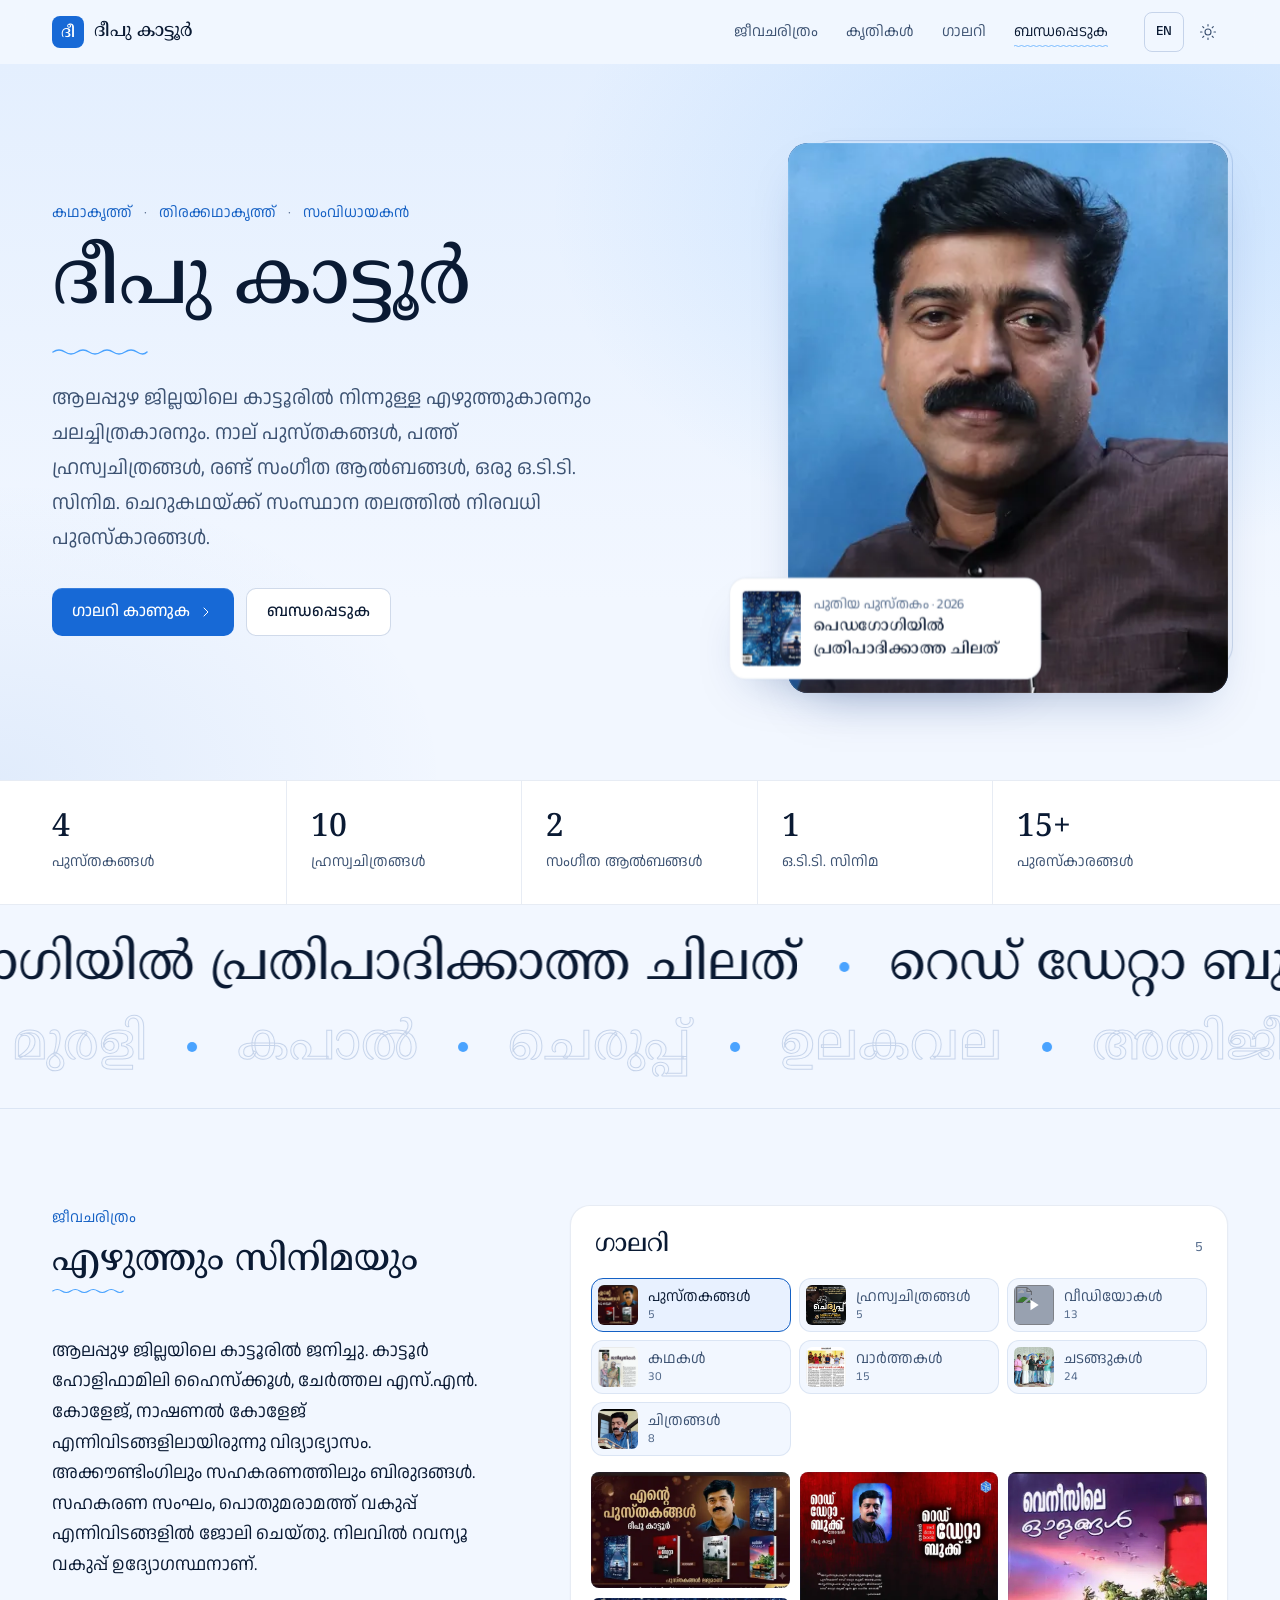
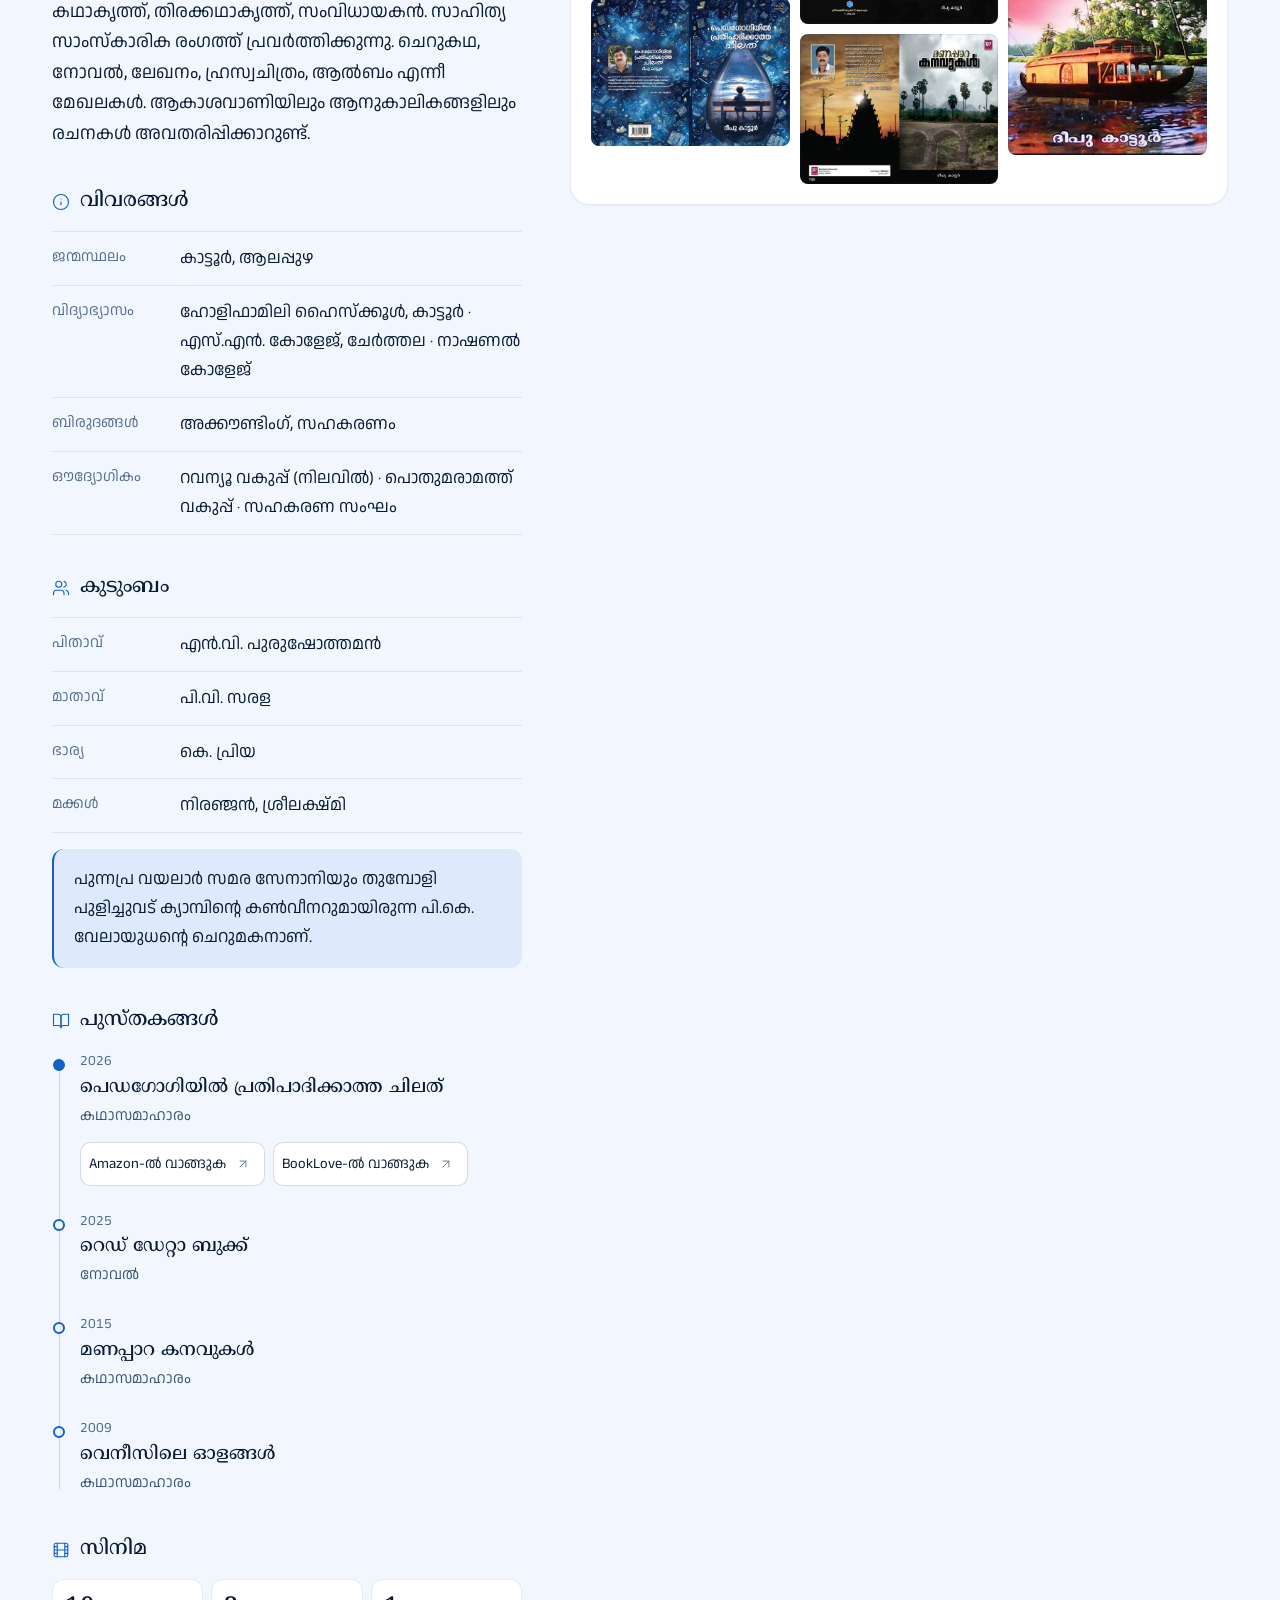
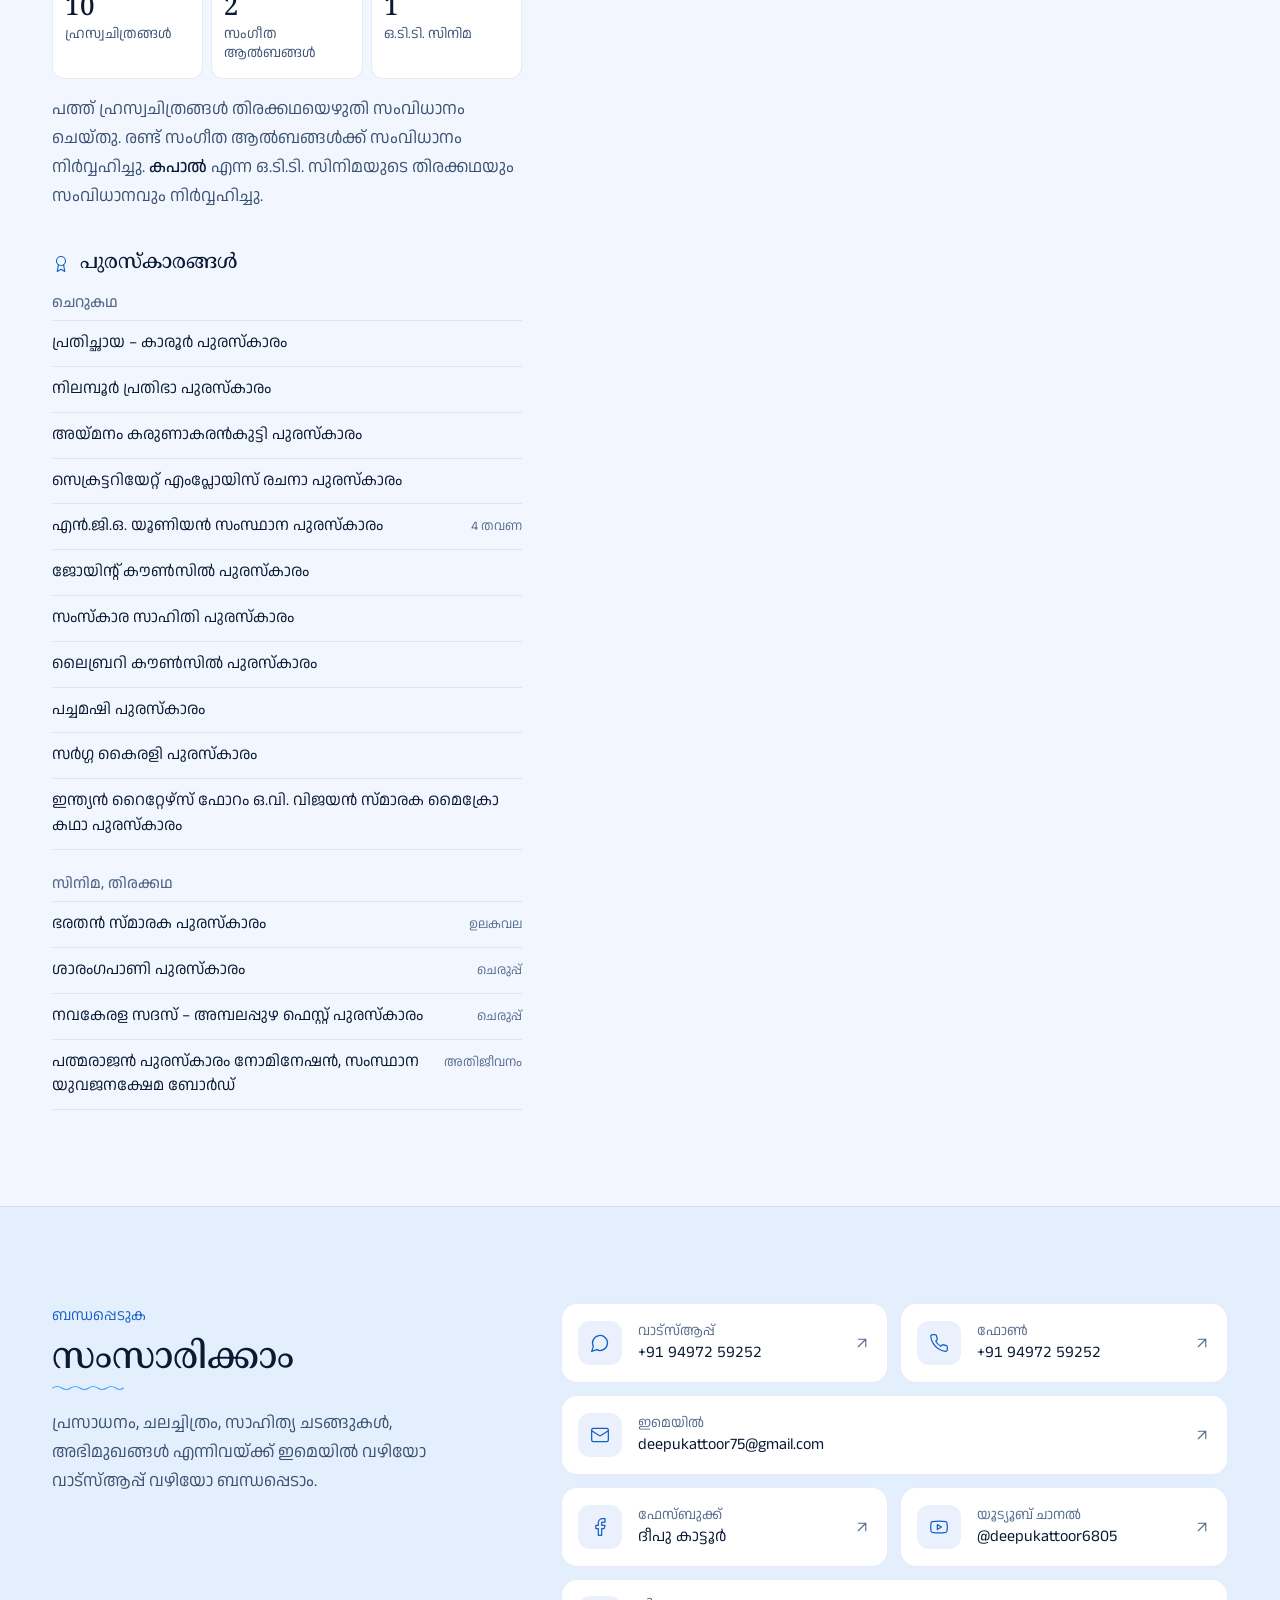
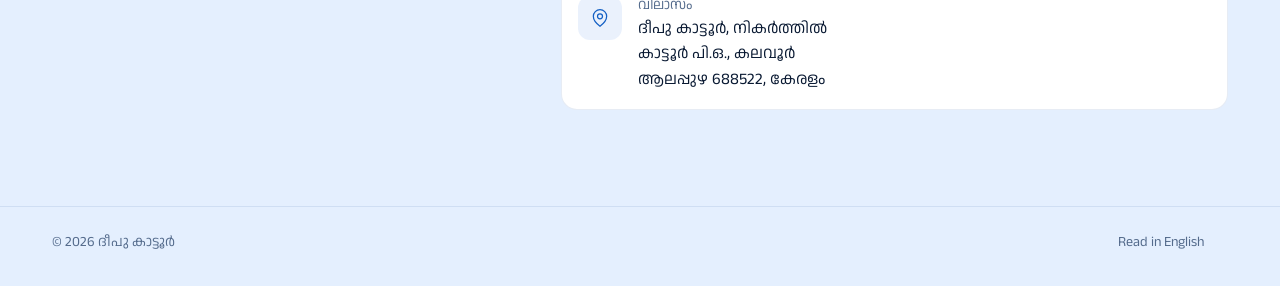
==== commit d405ca41: "chore: update code structure for better readability and maintainability" ====
--- a/index.html
+++ b/index.html
@@ -18,7 +18,7 @@
 <meta property="og:title" content="ദീപു കാട്ടൂർ — കഥാകൃത്ത്, തിരക്കഥാകൃത്ത്, സംവിധായകൻ">
 <meta property="og:description" content="ആലപ്പുഴ കാട്ടൂർ സ്വദേശിയായ കഥാകൃത്ത്, തിരക്കഥാകൃത്ത്, സംവിധായകൻ ദീപു കാട്ടൂരിന്റെ ഔദ്യോഗിക വെബ്സൈറ്റ്. പുസ്തകങ്ങൾ, ഹ്രസ്വചിത്രങ്ങൾ, പുരസ്കാരങ്ങൾ, ഗാലറി, ബന്ധപ്പെടാനുള്ള വിവരങ്ങൾ.">
 <meta property="og:url" content="https://YOUR-DOMAIN/">
-<meta property="og:image" content="https://YOUR-DOMAIN/assets/img/og.jpg">
+<meta property="og:image" content="https://YOUR-DOMAIN/Assets/img/og.jpg">
 <meta property="og:image:width" content="1200">
 <meta property="og:image:height" content="630">
 <meta property="og:image:alt" content="ദീപു കാട്ടൂർ — പോർട്രെയ്റ്റ്">
@@ -29,9 +29,9 @@
 <meta name="twitter:card" content="summary_large_image">
 <meta name="twitter:title" content="ദീപു കാട്ടൂർ — കഥാകൃത്ത്, തിരക്കഥാകൃത്ത്, സംവിധായകൻ">
 <meta name="twitter:description" content="ആലപ്പുഴ കാട്ടൂർ സ്വദേശിയായ കഥാകൃത്ത്, തിരക്കഥാകൃത്ത്, സംവിധായകൻ ദീപു കാട്ടൂരിന്റെ ഔദ്യോഗിക വെബ്സൈറ്റ്. പുസ്തകങ്ങൾ, ഹ്രസ്വചിത്രങ്ങൾ, പുരസ്കാരങ്ങൾ, ഗാലറി, ബന്ധപ്പെടാനുള്ള വിവരങ്ങൾ.">
-<meta name="twitter:image" content="https://YOUR-DOMAIN/assets/img/og.jpg">
+<meta name="twitter:image" content="https://YOUR-DOMAIN/Assets/img/og.jpg">
 <link rel="icon" href="favicon.svg" type="image/svg+xml">
-<link rel="apple-touch-icon" href="assets/img/apple-touch-icon.png">
+<link rel="apple-touch-icon" href="Assets/img/apple-touch-icon.png">
 <link rel="manifest" href="site.webmanifest">
 <script>
 (function(){try{var t=localStorage.getItem("theme");if(t==="dark"||t==="light")document.documentElement.setAttribute("data-theme",t);}catch(e){}document.documentElement.classList.add("js");})();
@@ -39,8 +39,8 @@
 <link rel="preconnect" href="https://fonts.googleapis.com">
 <link rel="preconnect" href="https://fonts.gstatic.com" crossorigin>
 <link rel="stylesheet" href="https://fonts.googleapis.com/css2?family=Anek+Malayalam:wght@400;500;600&family=Noto+Serif+Malayalam:wght@400;500;600&family=Newsreader:opsz,wght@6..72,400;6..72,500&display=swap">
-<link rel="preload" as="image" href="assets/img/portrait.webp" imagesrcset="assets/img/portrait-480.webp 480w, assets/img/portrait.webp 960w" imagesizes="(min-width: 900px) 440px, 90vw" fetchpriority="high">
-<link rel="stylesheet" href="assets/css/style.css?v=4">
+<link rel="preload" as="image" href="Assets/img/portrait.webp" imagesrcset="Assets/img/portrait-480.webp 480w, Assets/img/portrait.webp 960w" imagesizes="(min-width: 900px) 440px, 90vw" fetchpriority="high">
+<link rel="stylesheet" href="Assets/css/style.css?v=5">
 <script type="application/ld+json">
 {
  "@context": "https://schema.org",
@@ -74,7 +74,7 @@
    "name": "Deepu Kattoor",
    "alternateName": "ദീപു കാട്ടൂർ",
    "url": "https://YOUR-DOMAIN/",
-   "image": "https://YOUR-DOMAIN/assets/img/portrait.webp",
+   "image": "https://YOUR-DOMAIN/Assets/img/portrait.webp",
    "jobTitle": [
     "Writer",
     "Screenwriter",
@@ -220,7 +220,7 @@
 
 <header class="header">
   <div class="wrap header__in">
-    <a class="brand" href="#top" aria-label="ദീപു കാട്ടൂർ"><span class="brand__mark" aria-hidden="true">ദീ</span><span>ദീപു കാട്ടൂർ</span></a>
+    <a class="brand" href="#top" aria-label="ദീപു കാട്ടൂർ"><span class="brand__mark" aria-hidden="true">ദീ</span><span translate="no">ദീപു കാട്ടൂർ</span></a>
     <nav class="nav" aria-label="മെനു"><a href="#bio">ജീവചരിത്രം</a><a href="#works">കൃതികൾ</a><a href="#gallery">ഗാലറി</a><a href="#contact">ബന്ധപ്പെടുക</a></nav>
     <div class="tools">
       <a class="tool lang" href="en/" hreflang="en" lang="en" aria-label="Read in English" title="Read in English"><b>EN</b></a>
@@ -236,7 +236,7 @@
     <div class="wrap hero__grid">
       <div class="hero__text">
         <p class="hero__roles reveal"><span>കഥാകൃത്ത്</span><span>തിരക്കഥാകൃത്ത്</span><span>സംവിധായകൻ</span></p>
-        <h1 id="hero-title" class="reveal" style="--i:1" aria-label="ദീപു കാട്ടൂർ"><span class="w" aria-hidden="true"><span style="--w:0">ദീപു</span></span> <span class="w" aria-hidden="true"><span style="--w:1">കാട്ടൂർ</span></span></h1>
+        <h1 id="hero-title" translate="no" class="reveal" style="--i:1" aria-label="ദീപു കാട്ടൂർ"><span class="w" aria-hidden="true"><span style="--w:0">ദീപു</span></span> <span class="w" aria-hidden="true"><span style="--w:1">കാട്ടൂർ</span></span></h1>
         <div class="reveal" style="--i:2"><svg class="waterline" viewBox="0 0 96 10" aria-hidden="true"><path d="M1 5 Q7 1 13 5 T25 5 T37 5 T49 5 T61 5 T73 5 T85 5 T95 5"/></svg></div>
         <p class="hero__lead reveal" style="--i:2">ആലപ്പുഴ ജില്ലയിലെ കാട്ടൂരിൽ നിന്നുള്ള എഴുത്തുകാരനും ചലച്ചിത്രകാരനും. നാല് പുസ്തകങ്ങൾ, പത്ത് ഹ്രസ്വചിത്രങ്ങൾ, രണ്ട് സംഗീത ആൽബങ്ങൾ, ഒരു ഒ.ടി.ടി. സിനിമ. ചെറുകഥയ്ക്ക് സംസ്ഥാന തലത്തിൽ നിരവധി പുരസ്കാരങ്ങൾ.</p>
         <div class="hero__cta reveal" style="--i:3">
@@ -249,10 +249,10 @@
         <span class="portrait__ring" aria-hidden="true"></span>
         <div class="portrait__frame">
           <span class="portrait__shine" aria-hidden="true"></span>
-          <img src="assets/img/portrait.webp" srcset="assets/img/portrait-480.webp 480w, assets/img/portrait.webp 960w" sizes="(min-width: 900px) 440px, 90vw" width="960" height="1200" alt="ദീപു കാട്ടൂർ — പോർട്രെയ്റ്റ്" fetchpriority="high" decoding="async">
+          <img src="Assets/img/portrait.webp" srcset="Assets/img/portrait-480.webp 480w, Assets/img/portrait.webp 960w" sizes="(min-width: 900px) 440px, 90vw" width="960" height="1200" alt="ദീപു കാട്ടൂർ — പോർട്രെയ്റ്റ്" fetchpriority="high" decoding="async">
         </div>
         <a class="latest" href="#works">
-          <img src="assets/img/books/thumb/02.webp" width="56" height="72" alt="" loading="lazy" decoding="async">
+          <img src="Assets/img/books/thumb/02.webp" width="56" height="72" alt="" loading="lazy" decoding="async">
           <span><small>പുതിയ പുസ്തകം · 2026</small><strong>പെഡഗോഗിയിൽ പ്രതിപാദിക്കാത്ത ചിലത്</strong></span>
         </a>
        </div>
@@ -310,8 +310,8 @@
       
 <section class="gallery reveal reveal--scale" id="gallery" aria-labelledby="gallery-title">
   <div class="gallery__head"><h2 id="gallery-title">ഗാലറി</h2><span class="gallery__count num">5</span></div>
-  <div class="folders" role="tablist" aria-label="ഗാലറി"><button type="button" class="folder" role="tab" id="tab-books" aria-controls="panel-books" aria-selected="true" tabindex="0"><span class="folder__cover"><img src="assets/img/books/thumb/01.webp" width="40" height="40" alt="" loading="lazy" decoding="async"></span><span>പുസ്തകങ്ങൾ<small class="num">5</small></span></button><button type="button" class="folder" role="tab" id="tab-films" aria-controls="panel-films" aria-selected="false" tabindex="-1"><span class="folder__cover"><img src="assets/img/films/thumb/01.webp" width="40" height="40" alt="" loading="lazy" decoding="async"></span><span>ഹ്രസ്വചിത്രങ്ങൾ<small class="num">5</small></span></button><button type="button" class="folder" role="tab" id="tab-videos" aria-controls="panel-videos" aria-selected="false" tabindex="-1"><span class="folder__cover folder__cover--video"><img src="https://i.ytimg.com/vi/O4Xa52V6V5k/mqdefault.jpg" width="40" height="40" alt="" loading="lazy" decoding="async"><span class="folder__play"><svg class="icon icon--fill" aria-hidden="true"><use href="#i-play"/></svg></span></span><span>വീഡിയോകൾ<small class="num">13</small></span></button><button type="button" class="folder" role="tab" id="tab-stories" aria-controls="panel-stories" aria-selected="false" tabindex="-1"><span class="folder__cover"><img src="assets/img/stories/thumb/01.webp" width="40" height="40" alt="" loading="lazy" decoding="async"></span><span>കഥകൾ<small class="num">30</small></span></button><button type="button" class="folder" role="tab" id="tab-news" aria-controls="panel-news" aria-selected="false" tabindex="-1"><span class="folder__cover"><img src="assets/img/news/thumb/01.webp" width="40" height="40" alt="" loading="lazy" decoding="async"></span><span>വാർത്തകൾ<small class="num">15</small></span></button><button type="button" class="folder" role="tab" id="tab-functions" aria-controls="panel-functions" aria-selected="false" tabindex="-1"><span class="folder__cover"><img src="assets/img/functions/thumb/01.webp" width="40" height="40" alt="" loading="lazy" decoding="async"></span><span>ചടങ്ങുകൾ<small class="num">24</small></span></button><button type="button" class="folder" role="tab" id="tab-photos" aria-controls="panel-photos" aria-selected="false" tabindex="-1"><span class="folder__cover"><img src="assets/img/photos/thumb/01.webp" width="40" height="40" alt="" loading="lazy" decoding="async"></span><span>ചിത്രങ്ങൾ<small class="num">8</small></span></button></div>
-  <div class="gallery__scroll"><div class="panel" id="panel-books" role="tabpanel" aria-labelledby="tab-books"><div class="grid"><a class="tile" href="assets/img/books/01.webp" data-cap="എന്റെ പുസ്തകങ്ങൾ"><img src="assets/img/books/thumb/01.webp" width="560" height="329" alt="ദീപു കാട്ടൂർ — എന്റെ പുസ്തകങ്ങൾ" loading="lazy" decoding="async"><span class="zoom"><svg class="icon" aria-hidden="true"><use href="#i-zoom"/></svg></span></a><a class="tile" href="assets/img/books/02.webp" data-cap="പെഡഗോഗിയിൽ പ്രതിപാദിക്കാത്ത ചിലത് — കഥാസമാഹാരം, 2026"><img src="assets/img/books/thumb/02.webp" width="560" height="417" alt="ദീപു കാട്ടൂർ — പെഡഗോഗിയിൽ പ്രതിപാദിക്കാത്ത ചിലത് — കഥാസമാഹാരം, 2026" loading="lazy" decoding="async"><span class="zoom"><svg class="icon" aria-hidden="true"><use href="#i-zoom"/></svg></span></a><a class="tile" href="assets/img/books/03.webp" data-cap="റെഡ് ഡേറ്റാ ബുക്ക് — നോവൽ, 2025"><img src="assets/img/books/thumb/03.webp" width="560" height="430" alt="ദീപു കാട്ടൂർ — റെഡ് ഡേറ്റാ ബുക്ക് — നോവൽ, 2025" loading="lazy" decoding="async"><span class="zoom"><svg class="icon" aria-hidden="true"><use href="#i-zoom"/></svg></span></a><a class="tile" href="assets/img/books/04.webp" data-cap="മണപ്പാറ കനവുകൾ — കഥാസമാഹാരം, 2015"><img src="assets/img/books/thumb/04.webp" width="560" height="421" alt="ദീപു കാട്ടൂർ — മണപ്പാറ കനവുകൾ — കഥാസമാഹാരം, 2015" loading="lazy" decoding="async"><span class="zoom"><svg class="icon" aria-hidden="true"><use href="#i-zoom"/></svg></span></a><a class="tile" href="assets/img/books/05.webp" data-cap="വെനീസിലെ ഓളങ്ങൾ — കഥാസമാഹാരം, 2009"><img src="assets/img/books/thumb/05.webp" width="392" height="560" alt="ദീപു കാട്ടൂർ — വെനീസിലെ ഓളങ്ങൾ — കഥാസമാഹാരം, 2009" loading="lazy" decoding="async"><span class="zoom"><svg class="icon" aria-hidden="true"><use href="#i-zoom"/></svg></span></a></div></div><div class="panel" id="panel-films" role="tabpanel" aria-labelledby="tab-films" hidden><div class="grid"><a class="tile" href="assets/img/films/01.webp" data-cap="ചെരുപ്പ് — ഹ്രസ്വചിത്രം"><img src="assets/img/films/thumb/01.webp" width="560" height="314" alt="ദീപു കാട്ടൂർ — ചെരുപ്പ് — ഹ്രസ്വചിത്രം" loading="lazy" decoding="async"><span class="zoom"><svg class="icon" aria-hidden="true"><use href="#i-zoom"/></svg></span></a><a class="tile" href="assets/img/films/02.webp" data-cap="കപാൽ — ഒ.ടി.ടി. സിനിമ"><img src="assets/img/films/thumb/02.webp" width="560" height="315" alt="ദീപു കാട്ടൂർ — കപാൽ — ഒ.ടി.ടി. സിനിമ" loading="lazy" decoding="async"><span class="zoom"><svg class="icon" aria-hidden="true"><use href="#i-zoom"/></svg></span></a><a class="tile" href="assets/img/films/03.webp" data-cap="അനുരാഗ മുരളി — സംഗീത ആൽബം"><img src="assets/img/films/thumb/03.webp" width="342" height="560" alt="ദീപു കാട്ടൂർ — അനുരാഗ മുരളി — സംഗീത ആൽബം" loading="lazy" decoding="async"><span class="zoom"><svg class="icon" aria-hidden="true"><use href="#i-zoom"/></svg></span></a><a class="tile" href="assets/img/films/04.webp" data-cap="എങ്കിലുമെൻ്റെ പിള്ളേച്ചാ — ഹ്രസ്വചിത്രം"><img src="assets/img/films/thumb/04.webp" width="383" height="560" alt="ദീപു കാട്ടൂർ — എങ്കിലുമെൻ്റെ പിള്ളേച്ചാ — ഹ്രസ്വചിത്രം" loading="lazy" decoding="async"><span class="zoom"><svg class="icon" aria-hidden="true"><use href="#i-zoom"/></svg></span></a><a class="tile" href="assets/img/films/05.webp" data-cap="സി.ആർ.വി. 2 — ഹ്രസ്വചിത്രം"><img src="assets/img/films/thumb/05.webp" width="383" height="560" alt="ദീപു കാട്ടൂർ — സി.ആർ.വി. 2 — ഹ്രസ്വചിത്രം" loading="lazy" decoding="async"><span class="zoom"><svg class="icon" aria-hidden="true"><use href="#i-zoom"/></svg></span></a></div></div><div class="panel" id="panel-videos" role="tabpanel" aria-labelledby="tab-videos" hidden><div class="grid grid--video"><a class="tile video-tile" href="https://youtu.be/O4Xa52V6V5k" data-yt="O4Xa52V6V5k" data-cap="ചെരുപ്പ് — ഹ്രസ്വചിത്രം"><img src="https://i.ytimg.com/vi/O4Xa52V6V5k/mqdefault.jpg" width="320" height="180" alt="ചെരുപ്പ് — ഹ്രസ്വചിത്രം" loading="lazy" decoding="async"><span class="idx">1</span><span class="play"><span><svg class="icon icon--fill" aria-hidden="true"><use href="#i-play"/></svg></span></span><figcaption>ചെരുപ്പ് — ഹ്രസ്വചിത്രം</figcaption></a><a class="tile video-tile" href="https://youtu.be/SOXmx7TgZzg" data-yt="SOXmx7TgZzg" data-cap="കപാൽ — ഭാഗം 1"><img src="https://i.ytimg.com/vi/SOXmx7TgZzg/mqdefault.jpg" width="320" height="180" alt="കപാൽ — ഭാഗം 1" loading="lazy" decoding="async"><span class="idx">2</span><span class="play"><span><svg class="icon icon--fill" aria-hidden="true"><use href="#i-play"/></svg></span></span><figcaption>കപാൽ — ഭാഗം 1</figcaption></a><a class="tile video-tile" href="https://youtu.be/PHhEsIt6kow" data-yt="PHhEsIt6kow" data-cap="കപാൽ — ഭാഗം 2"><img src="https://i.ytimg.com/vi/PHhEsIt6kow/mqdefault.jpg" width="320" height="180" alt="കപാൽ — ഭാഗം 2" loading="lazy" decoding="async"><span class="idx">3</span><span class="play"><span><svg class="icon icon--fill" aria-hidden="true"><use href="#i-play"/></svg></span></span><figcaption>കപാൽ — ഭാഗം 2</figcaption></a><a class="tile video-tile" href="https://youtu.be/tixmJTcneXM" data-yt="tixmJTcneXM" data-cap="കപാൽ — ഭാഗം 3"><img src="https://i.ytimg.com/vi/tixmJTcneXM/mqdefault.jpg" width="320" height="180" alt="കപാൽ — ഭാഗം 3" loading="lazy" decoding="async"><span class="idx">4</span><span class="play"><span><svg class="icon icon--fill" aria-hidden="true"><use href="#i-play"/></svg></span></span><figcaption>കപാൽ — ഭാഗം 3</figcaption></a><a class="tile video-tile" href="https://youtu.be/VuDY7qmmoNM" data-yt="VuDY7qmmoNM" data-cap="എങ്കിലുമെൻ്റെ പിള്ളേച്ചാ — ഹ്രസ്വചിത്രം"><img src="https://i.ytimg.com/vi/VuDY7qmmoNM/mqdefault.jpg" width="320" height="180" alt="എങ്കിലുമെൻ്റെ പിള്ളേച്ചാ — ഹ്രസ്വചിത്രം" loading="lazy" decoding="async"><span class="idx">5</span><span class="play"><span><svg class="icon icon--fill" aria-hidden="true"><use href="#i-play"/></svg></span></span><figcaption>എങ്കിലുമെൻ്റെ പിള്ളേച്ചാ — ഹ്രസ്വചിത്രം</figcaption></a><a class="tile video-tile" href="https://youtu.be/fKNKuZrQRIA" data-yt="fKNKuZrQRIA" data-cap="സി.ആർ.വി. 2 — ഹ്രസ്വചിത്രം"><img src="https://i.ytimg.com/vi/fKNKuZrQRIA/mqdefault.jpg" width="320" height="180" alt="സി.ആർ.വി. 2 — ഹ്രസ്വചിത്രം" loading="lazy" decoding="async"><span class="idx">6</span><span class="play"><span><svg class="icon icon--fill" aria-hidden="true"><use href="#i-play"/></svg></span></span><figcaption>സി.ആർ.വി. 2 — ഹ്രസ്വചിത്രം</figcaption></a><a class="tile video-tile is-extra" href="https://youtu.be/By4S4eKZM00" data-yt="By4S4eKZM00" data-cap="ഉലകവല — ഹ്രസ്വചിത്രം"><img src="https://i.ytimg.com/vi/By4S4eKZM00/mqdefault.jpg" width="320" height="180" alt="ഉലകവല — ഹ്രസ്വചിത്രം" loading="lazy" decoding="async"><span class="idx">7</span><span class="play"><span><svg class="icon icon--fill" aria-hidden="true"><use href="#i-play"/></svg></span></span><figcaption>ഉലകവല — ഹ്രസ്വചിത്രം</figcaption></a><a class="tile video-tile is-extra" href="https://youtu.be/NxUAgEMrBKY" data-yt="NxUAgEMrBKY" data-cap="അതിജീവനം — ഹ്രസ്വചിത്രം · കഥ, തിരക്കഥ: ദീപു കാട്ടൂർ · സംവിധാനം: അരുൺ ജെ."><img src="https://i.ytimg.com/vi/NxUAgEMrBKY/mqdefault.jpg" width="320" height="180" alt="അതിജീവനം — ഹ്രസ്വചിത്രം · കഥ, തിരക്കഥ: ദീപു കാട്ടൂർ · സംവിധാനം: അരുൺ ജെ." loading="lazy" decoding="async"><span class="idx">8</span><span class="play"><span><svg class="icon icon--fill" aria-hidden="true"><use href="#i-play"/></svg></span></span><figcaption>അതിജീവനം — ഹ്രസ്വചിത്രം · കഥ, തിരക്കഥ: ദീപു കാട്ടൂർ · സംവിധാനം: അരുൺ ജെ.</figcaption></a><a class="tile video-tile is-extra" href="https://youtu.be/9ErmwflnWQQ" data-yt="9ErmwflnWQQ" data-cap="ഒരു ലോക്ക്ഡൗൺ കാലം"><img src="https://i.ytimg.com/vi/9ErmwflnWQQ/mqdefault.jpg" width="320" height="180" alt="ഒരു ലോക്ക്ഡൗൺ കാലം" loading="lazy" decoding="async"><span class="idx">9</span><span class="play"><span><svg class="icon icon--fill" aria-hidden="true"><use href="#i-play"/></svg></span></span><figcaption>ഒരു ലോക്ക്ഡൗൺ കാലം</figcaption></a><a class="tile video-tile is-extra" href="https://youtu.be/1xCqA13ohTc" data-yt="1xCqA13ohTc" data-cap="അന്യം — ഹ്രസ്വചിത്രം"><img src="https://i.ytimg.com/vi/1xCqA13ohTc/mqdefault.jpg" width="320" height="180" alt="അന്യം — ഹ്രസ്വചിത്രം" loading="lazy" decoding="async"><span class="idx">10</span><span class="play"><span><svg class="icon icon--fill" aria-hidden="true"><use href="#i-play"/></svg></span></span><figcaption>അന്യം — ഹ്രസ്വചിത്രം</figcaption></a><a class="tile video-tile is-extra" href="https://youtu.be/HcuflF_oais" data-yt="HcuflF_oais" data-cap="നക്ഷത്രക്കണ്ണുള്ള പെണ്ണേ — ഗാനം"><img src="https://i.ytimg.com/vi/HcuflF_oais/mqdefault.jpg" width="320" height="180" alt="നക്ഷത്രക്കണ്ണുള്ള പെണ്ണേ — ഗാനം" loading="lazy" decoding="async"><span class="idx">11</span><span class="play"><span><svg class="icon icon--fill" aria-hidden="true"><use href="#i-play"/></svg></span></span><figcaption>നക്ഷത്രക്കണ്ണുള്ള പെണ്ണേ — ഗാനം</figcaption></a><a class="tile video-tile is-extra" href="https://youtu.be/zwv7tVms3qw" data-yt="zwv7tVms3qw" data-cap="അനുരാഗ മുരളി — സംഗീത ആൽബം · മധു കാവുങ്കൽ, രാജേഷ് ചേർത്തല"><img src="https://i.ytimg.com/vi/zwv7tVms3qw/mqdefault.jpg" width="320" height="180" alt="അനുരാഗ മുരളി — സംഗീത ആൽബം · മധു കാവുങ്കൽ, രാജേഷ് ചേർത്തല" loading="lazy" decoding="async"><span class="idx">12</span><span class="play"><span><svg class="icon icon--fill" aria-hidden="true"><use href="#i-play"/></svg></span></span><figcaption>അനുരാഗ മുരളി — സംഗീത ആൽബം · മധു കാവുങ്കൽ, രാജേഷ് ചേർത്തല</figcaption></a><a class="tile video-tile is-extra" href="https://youtu.be/HWlL-S8cJeM" data-yt="HWlL-S8cJeM" data-cap="വായനദിന സന്ദേശം — ദീപു കാട്ടൂർ"><img src="https://i.ytimg.com/vi/HWlL-S8cJeM/mqdefault.jpg" width="320" height="180" alt="വായനദിന സന്ദേശം — ദീപു കാട്ടൂർ" loading="lazy" decoding="async"><span class="idx">13</span><span class="play"><span><svg class="icon icon--fill" aria-hidden="true"><use href="#i-play"/></svg></span></span><figcaption>വായനദിന സന്ദേശം — ദീപു കാട്ടൂർ</figcaption></a></div><button type="button" class="btn btn--ghost more">എല്ലാം കാണുക <span class="num">(13)</span></button></div><div class="panel" id="panel-stories" role="tabpanel" aria-labelledby="tab-stories" hidden><div class="grid"><a class="tile" href="assets/img/stories/01.webp" data-cap="ആനുകാലികത്തിൽ പ്രസിദ്ധീകരിച്ച കഥ 1"><img src="assets/img/stories/thumb/01.webp" width="398" height="560" alt="ദീപു കാട്ടൂർ — ആനുകാലികത്തിൽ പ്രസിദ്ധീകരിച്ച കഥ 1" loading="lazy" decoding="async"><span class="zoom"><svg class="icon" aria-hidden="true"><use href="#i-zoom"/></svg></span></a><a class="tile" href="assets/img/stories/02.webp" data-cap="ആനുകാലികത്തിൽ പ്രസിദ്ധീകരിച്ച കഥ 2"><img src="assets/img/stories/thumb/02.webp" width="387" height="560" alt="ദീപു കാട്ടൂർ — ആനുകാലികത്തിൽ പ്രസിദ്ധീകരിച്ച കഥ 2" loading="lazy" decoding="async"><span class="zoom"><svg class="icon" aria-hidden="true"><use href="#i-zoom"/></svg></span></a><a class="tile" href="assets/img/stories/03.webp" data-cap="ആനുകാലികത്തിൽ പ്രസിദ്ധീകരിച്ച കഥ 3"><img src="assets/img/stories/thumb/03.webp" width="343" height="560" alt="ദീപു കാട്ടൂർ — ആനുകാലികത്തിൽ പ്രസിദ്ധീകരിച്ച കഥ 3" loading="lazy" decoding="async"><span class="zoom"><svg class="icon" aria-hidden="true"><use href="#i-zoom"/></svg></span></a><a class="tile" href="assets/img/stories/04.webp" data-cap="ആനുകാലികത്തിൽ പ്രസിദ്ധീകരിച്ച കഥ 4"><img src="assets/img/stories/thumb/04.webp" width="313" height="560" alt="ദീപു കാട്ടൂർ — ആനുകാലികത്തിൽ പ്രസിദ്ധീകരിച്ച കഥ 4" loading="lazy" decoding="async"><span class="zoom"><svg class="icon" aria-hidden="true"><use href="#i-zoom"/></svg></span></a><a class="tile" href="assets/img/stories/05.webp" data-cap="ആനുകാലികത്തിൽ പ്രസിദ്ധീകരിച്ച കഥ 5"><img src="assets/img/stories/thumb/05.webp" width="340" height="560" alt="ദീപു കാട്ടൂർ — ആനുകാലികത്തിൽ പ്രസിദ്ധീകരിച്ച കഥ 5" loading="lazy" decoding="async"><span class="zoom"><svg class="icon" aria-hidden="true"><use href="#i-zoom"/></svg></span></a><a class="tile" href="assets/img/stories/06.webp" data-cap="ആനുകാലികത്തിൽ പ്രസിദ്ധീകരിച്ച കഥ 6"><img src="assets/img/stories/thumb/06.webp" width="329" height="560" alt="ദീപു കാട്ടൂർ — ആനുകാലികത്തിൽ പ്രസിദ്ധീകരിച്ച കഥ 6" loading="lazy" decoding="async"><span class="zoom"><svg class="icon" aria-hidden="true"><use href="#i-zoom"/></svg></span></a><a class="tile is-extra" href="assets/img/stories/07.webp" data-cap="ആനുകാലികത്തിൽ പ്രസിദ്ധീകരിച്ച കഥ 7"><img src="assets/img/stories/thumb/07.webp" width="410" height="560" alt="ദീപു കാട്ടൂർ — ആനുകാലികത്തിൽ പ്രസിദ്ധീകരിച്ച കഥ 7" loading="lazy" decoding="async"><span class="zoom"><svg class="icon" aria-hidden="true"><use href="#i-zoom"/></svg></span></a><a class="tile is-extra" href="assets/img/stories/08.webp" data-cap="ആനുകാലികത്തിൽ പ്രസിദ്ധീകരിച്ച കഥ 8"><img src="assets/img/stories/thumb/08.webp" width="404" height="560" alt="ദീപു കാട്ടൂർ — ആനുകാലികത്തിൽ പ്രസിദ്ധീകരിച്ച കഥ 8" loading="lazy" decoding="async"><span class="zoom"><svg class="icon" aria-hidden="true"><use href="#i-zoom"/></svg></span></a><a class="tile is-extra" href="assets/img/stories/09.webp" data-cap="ആനുകാലികത്തിൽ പ്രസിദ്ധീകരിച്ച കഥ 9"><img src="assets/img/stories/thumb/09.webp" width="372" height="560" alt="ദീപു കാട്ടൂർ — ആനുകാലികത്തിൽ പ്രസിദ്ധീകരിച്ച കഥ 9" loading="lazy" decoding="async"><span class="zoom"><svg class="icon" aria-hidden="true"><use href="#i-zoom"/></svg></span></a><a class="tile is-extra" href="assets/img/stories/10.webp" data-cap="ആനുകാലികത്തിൽ പ്രസിദ്ധീകരിച്ച കഥ 10"><img src="assets/img/stories/thumb/10.webp" width="351" height="560" alt="ദീപു കാട്ടൂർ — ആനുകാലികത്തിൽ പ്രസിദ്ധീകരിച്ച കഥ 10" loading="lazy" decoding="async"><span class="zoom"><svg class="icon" aria-hidden="true"><use href="#i-zoom"/></svg></span></a><a class="tile is-extra" href="assets/img/stories/11.webp" data-cap="ആനുകാലികത്തിൽ പ്രസിദ്ധീകരിച്ച കഥ 11"><img src="assets/img/stories/thumb/11.webp" width="311" height="560" alt="ദീപു കാട്ടൂർ — ആനുകാലികത്തിൽ പ്രസിദ്ധീകരിച്ച കഥ 11" loading="lazy" decoding="async"><span class="zoom"><svg class="icon" aria-hidden="true"><use href="#i-zoom"/></svg></span></a><a class="tile is-extra" href="assets/img/stories/12.webp" data-cap="ആനുകാലികത്തിൽ പ്രസിദ്ധീകരിച്ച കഥ 12"><img src="assets/img/stories/thumb/12.webp" width="357" height="560" alt="ദീപു കാട്ടൂർ — ആനുകാലികത്തിൽ പ്രസിദ്ധീകരിച്ച കഥ 12" loading="lazy" decoding="async"><span class="zoom"><svg class="icon" aria-hidden="true"><use href="#i-zoom"/></svg></span></a><a class="tile is-extra" href="assets/img/stories/13.webp" data-cap="ആനുകാലികത്തിൽ പ്രസിദ്ധീകരിച്ച കഥ 13"><img src="assets/img/stories/thumb/13.webp" width="334" height="560" alt="ദീപു കാട്ടൂർ — ആനുകാലികത്തിൽ പ്രസിദ്ധീകരിച്ച കഥ 13" loading="lazy" decoding="async"><span class="zoom"><svg class="icon" aria-hidden="true"><use href="#i-zoom"/></svg></span></a><a class="tile is-extra" href="assets/img/stories/14.webp" data-cap="ആനുകാലികത്തിൽ പ്രസിദ്ധീകരിച്ച കഥ 14"><img src="assets/img/stories/thumb/14.webp" width="331" height="560" alt="ദീപു കാട്ടൂർ — ആനുകാലികത്തിൽ പ്രസിദ്ധീകരിച്ച കഥ 14" loading="lazy" decoding="async"><span class="zoom"><svg class="icon" aria-hidden="true"><use href="#i-zoom"/></svg></span></a><a class="tile is-extra" href="assets/img/stories/15.webp" data-cap="ആനുകാലികത്തിൽ പ്രസിദ്ധീകരിച്ച കഥ 15"><img src="assets/img/stories/thumb/15.webp" width="287" height="560" alt="ദീപു കാട്ടൂർ — ആനുകാലികത്തിൽ പ്രസിദ്ധീകരിച്ച കഥ 15" loading="lazy" decoding="async"><span class="zoom"><svg class="icon" aria-hidden="true"><use href="#i-zoom"/></svg></span></a><a class="tile is-extra" href="assets/img/stories/16.webp" data-cap="ആനുകാലികത്തിൽ പ്രസിദ്ധീകരിച്ച കഥ 16"><img src="assets/img/stories/thumb/16.webp" width="362" height="560" alt="ദീപു കാട്ടൂർ — ആനുകാലികത്തിൽ പ്രസിദ്ധീകരിച്ച കഥ 16" loading="lazy" decoding="async"><span class="zoom"><svg class="icon" aria-hidden="true"><use href="#i-zoom"/></svg></span></a><a class="tile is-extra" href="assets/img/stories/17.webp" data-cap="ആനുകാലികത്തിൽ പ്രസിദ്ധീകരിച്ച കഥ 17"><img src="assets/img/stories/thumb/17.webp" width="398" height="560" alt="ദീപു കാട്ടൂർ — ആനുകാലികത്തിൽ പ്രസിദ്ധീകരിച്ച കഥ 17" loading="lazy" decoding="async"><span class="zoom"><svg class="icon" aria-hidden="true"><use href="#i-zoom"/></svg></span></a><a class="tile is-extra" href="assets/img/stories/18.webp" data-cap="ആനുകാലികത്തിൽ പ്രസിദ്ധീകരിച്ച കഥ 18"><img src="assets/img/stories/thumb/18.webp" width="393" height="560" alt="ദീപു കാട്ടൂർ — ആനുകാലികത്തിൽ പ്രസിദ്ധീകരിച്ച കഥ 18" loading="lazy" decoding="async"><span class="zoom"><svg class="icon" aria-hidden="true"><use href="#i-zoom"/></svg></span></a><a class="tile is-extra" href="assets/img/stories/19.webp" data-cap="ആനുകാലികത്തിൽ പ്രസിദ്ധീകരിച്ച കഥ 19"><img src="assets/img/stories/thumb/19.webp" width="369" height="560" alt="ദീപു കാട്ടൂർ — ആനുകാലികത്തിൽ പ്രസിദ്ധീകരിച്ച കഥ 19" loading="lazy" decoding="async"><span class="zoom"><svg class="icon" aria-hidden="true"><use href="#i-zoom"/></svg></span></a><a class="tile is-extra" href="assets/img/stories/20.webp" data-cap="ആനുകാലികത്തിൽ പ്രസിദ്ധീകരിച്ച കഥ 20"><img src="assets/img/stories/thumb/20.webp" width="378" height="560" alt="ദീപു കാട്ടൂർ — ആനുകാലികത്തിൽ പ്രസിദ്ധീകരിച്ച കഥ 20" loading="lazy" decoding="async"><span class="zoom"><svg class="icon" aria-hidden="true"><use href="#i-zoom"/></svg></span></a><a class="tile is-extra" href="assets/img/stories/21.webp" data-cap="ആനുകാലികത്തിൽ പ്രസിദ്ധീകരിച്ച കഥ 21"><img src="assets/img/stories/thumb/21.webp" width="407" height="560" alt="ദീപു കാട്ടൂർ — ആനുകാലികത്തിൽ പ്രസിദ്ധീകരിച്ച കഥ 21" loading="lazy" decoding="async"><span class="zoom"><svg class="icon" aria-hidden="true"><use href="#i-zoom"/></svg></span></a><a class="tile is-extra" href="assets/img/stories/22.webp" data-cap="ആനുകാലികത്തിൽ പ്രസിദ്ധീകരിച്ച കഥ 22"><img src="assets/img/stories/thumb/22.webp" width="427" height="560" alt="ദീപു കാട്ടൂർ — ആനുകാലികത്തിൽ പ്രസിദ്ധീകരിച്ച കഥ 22" loading="lazy" decoding="async"><span class="zoom"><svg class="icon" aria-hidden="true"><use href="#i-zoom"/></svg></span></a><a class="tile is-extra" href="assets/img/stories/23.webp" data-cap="ആനുകാലികത്തിൽ പ്രസിദ്ധീകരിച്ച കഥ 23"><img src="assets/img/stories/thumb/23.webp" width="390" height="560" alt="ദീപു കാട്ടൂർ — ആനുകാലികത്തിൽ പ്രസിദ്ധീകരിച്ച കഥ 23" loading="lazy" decoding="async"><span class="zoom"><svg class="icon" aria-hidden="true"><use href="#i-zoom"/></svg></span></a><a class="tile is-extra" href="assets/img/stories/24.webp" data-cap="ആനുകാലികത്തിൽ പ്രസിദ്ധീകരിച്ച കഥ 24"><img src="assets/img/stories/thumb/24.webp" width="390" height="560" alt="ദീപു കാട്ടൂർ — ആനുകാലികത്തിൽ പ്രസിദ്ധീകരിച്ച കഥ 24" loading="lazy" decoding="async"><span class="zoom"><svg class="icon" aria-hidden="true"><use href="#i-zoom"/></svg></span></a><a class="tile is-extra" href="assets/img/stories/25.webp" data-cap="ആനുകാലികത്തിൽ പ്രസിദ്ധീകരിച്ച കഥ 25"><img src="assets/img/stories/thumb/25.webp" width="425" height="560" alt="ദീപു കാട്ടൂർ — ആനുകാലികത്തിൽ പ്രസിദ്ധീകരിച്ച കഥ 25" loading="lazy" decoding="async"><span class="zoom"><svg class="icon" aria-hidden="true"><use href="#i-zoom"/></svg></span></a><a class="tile is-extra" href="assets/img/stories/26.webp" data-cap="ആനുകാലികത്തിൽ പ്രസിദ്ധീകരിച്ച കഥ 26"><img src="assets/img/stories/thumb/26.webp" width="401" height="560" alt="ദീപു കാട്ടൂർ — ആനുകാലികത്തിൽ പ്രസിദ്ധീകരിച്ച കഥ 26" loading="lazy" decoding="async"><span class="zoom"><svg class="icon" aria-hidden="true"><use href="#i-zoom"/></svg></span></a><a class="tile is-extra" href="assets/img/stories/27.webp" data-cap="ആനുകാലികത്തിൽ പ്രസിദ്ധീകരിച്ച കഥ 27"><img src="assets/img/stories/thumb/27.webp" width="444" height="560" alt="ദീപു കാട്ടൂർ — ആനുകാലികത്തിൽ പ്രസിദ്ധീകരിച്ച കഥ 27" loading="lazy" decoding="async"><span class="zoom"><svg class="icon" aria-hidden="true"><use href="#i-zoom"/></svg></span></a><a class="tile is-extra" href="assets/img/stories/28.webp" data-cap="ആനുകാലികത്തിൽ പ്രസിദ്ധീകരിച്ച കഥ 28"><img src="assets/img/stories/thumb/28.webp" width="436" height="560" alt="ദീപു കാട്ടൂർ — ആനുകാലികത്തിൽ പ്രസിദ്ധീകരിച്ച കഥ 28" loading="lazy" decoding="async"><span class="zoom"><svg class="icon" aria-hidden="true"><use href="#i-zoom"/></svg></span></a><a class="tile is-extra" href="assets/img/stories/29.webp" data-cap="ആനുകാലികത്തിൽ പ്രസിദ്ധീകരിച്ച കഥ 29"><img src="assets/img/stories/thumb/29.webp" width="399" height="560" alt="ദീപു കാട്ടൂർ — ആനുകാലികത്തിൽ പ്രസിദ്ധീകരിച്ച കഥ 29" loading="lazy" decoding="async"><span class="zoom"><svg class="icon" aria-hidden="true"><use href="#i-zoom"/></svg></span></a><a class="tile is-extra" href="assets/img/stories/30.webp" data-cap="ആനുകാലികത്തിൽ പ്രസിദ്ധീകരിച്ച കഥ 30"><img src="assets/img/stories/thumb/30.webp" width="383" height="560" alt="ദീപു കാട്ടൂർ — ആനുകാലികത്തിൽ പ്രസിദ്ധീകരിച്ച കഥ 30" loading="lazy" decoding="async"><span class="zoom"><svg class="icon" aria-hidden="true"><use href="#i-zoom"/></svg></span></a></div><button type="button" class="btn btn--ghost more">എല്ലാം കാണുക <span class="num">(30)</span></button></div><div class="panel" id="panel-news" role="tabpanel" aria-labelledby="tab-news" hidden><div class="grid"><a class="tile" href="assets/img/news/01.webp" data-cap="പത്ര വാർത്ത 1"><img src="assets/img/news/thumb/01.webp" width="521" height="560" alt="ദീപു കാട്ടൂർ — പത്ര വാർത്ത 1" loading="lazy" decoding="async"><span class="zoom"><svg class="icon" aria-hidden="true"><use href="#i-zoom"/></svg></span></a><a class="tile" href="assets/img/news/02.webp" data-cap="പത്ര വാർത്ത 2"><img src="assets/img/news/thumb/02.webp" width="322" height="560" alt="ദീപു കാട്ടൂർ — പത്ര വാർത്ത 2" loading="lazy" decoding="async"><span class="zoom"><svg class="icon" aria-hidden="true"><use href="#i-zoom"/></svg></span></a><a class="tile" href="assets/img/news/03.webp" data-cap="പത്ര വാർത്ത 3"><img src="assets/img/news/thumb/03.webp" width="392" height="560" alt="ദീപു കാട്ടൂർ — പത്ര വാർത്ത 3" loading="lazy" decoding="async"><span class="zoom"><svg class="icon" aria-hidden="true"><use href="#i-zoom"/></svg></span></a><a class="tile" href="assets/img/news/04.webp" data-cap="പത്ര വാർത്ത 4"><img src="assets/img/news/thumb/04.webp" width="178" height="560" alt="ദീപു കാട്ടൂർ — പത്ര വാർത്ത 4" loading="lazy" decoding="async"><span class="zoom"><svg class="icon" aria-hidden="true"><use href="#i-zoom"/></svg></span></a><a class="tile" href="assets/img/news/05.webp" data-cap="പത്ര വാർത്ത 5"><img src="assets/img/news/thumb/05.webp" width="560" height="277" alt="ദീപു കാട്ടൂർ — പത്ര വാർത്ത 5" loading="lazy" decoding="async"><span class="zoom"><svg class="icon" aria-hidden="true"><use href="#i-zoom"/></svg></span></a><a class="tile" href="assets/img/news/06.webp" data-cap="പത്ര വാർത്ത 6"><img src="assets/img/news/thumb/06.webp" width="411" height="555" alt="ദീപു കാട്ടൂർ — പത്ര വാർത്ത 6" loading="lazy" decoding="async"><span class="zoom"><svg class="icon" aria-hidden="true"><use href="#i-zoom"/></svg></span></a><a class="tile is-extra" href="assets/img/news/07.webp" data-cap="പത്ര വാർത്ത 7"><img src="assets/img/news/thumb/07.webp" width="560" height="492" alt="ദീപു കാട്ടൂർ — പത്ര വാർത്ത 7" loading="lazy" decoding="async"><span class="zoom"><svg class="icon" aria-hidden="true"><use href="#i-zoom"/></svg></span></a><a class="tile is-extra" href="assets/img/news/08.webp" data-cap="പത്ര വാർത്ത 8"><img src="assets/img/news/thumb/08.webp" width="304" height="560" alt="ദീപു കാട്ടൂർ — പത്ര വാർത്ത 8" loading="lazy" decoding="async"><span class="zoom"><svg class="icon" aria-hidden="true"><use href="#i-zoom"/></svg></span></a><a class="tile is-extra" href="assets/img/news/09.webp" data-cap="പത്ര വാർത്ത 9"><img src="assets/img/news/thumb/09.webp" width="560" height="398" alt="ദീപു കാട്ടൂർ — പത്ര വാർത്ത 9" loading="lazy" decoding="async"><span class="zoom"><svg class="icon" aria-hidden="true"><use href="#i-zoom"/></svg></span></a><a class="tile is-extra" href="assets/img/news/10.webp" data-cap="പത്ര വാർത്ത 10"><img src="assets/img/news/thumb/10.webp" width="560" height="246" alt="ദീപു കാട്ടൂർ — പത്ര വാർത്ത 10" loading="lazy" decoding="async"><span class="zoom"><svg class="icon" aria-hidden="true"><use href="#i-zoom"/></svg></span></a><a class="tile is-extra" href="assets/img/news/11.webp" data-cap="പത്ര വാർത്ത 11"><img src="assets/img/news/thumb/11.webp" width="231" height="560" alt="ദീപു കാട്ടൂർ — പത്ര വാർത്ത 11" loading="lazy" decoding="async"><span class="zoom"><svg class="icon" aria-hidden="true"><use href="#i-zoom"/></svg></span></a><a class="tile is-extra" href="assets/img/news/12.webp" data-cap="പത്ര വാർത്ത 12"><img src="assets/img/news/thumb/12.webp" width="322" height="560" alt="ദീപു കാട്ടൂർ — പത്ര വാർത്ത 12" loading="lazy" decoding="async"><span class="zoom"><svg class="icon" aria-hidden="true"><use href="#i-zoom"/></svg></span></a><a class="tile is-extra" href="assets/img/news/13.webp" data-cap="പത്ര വാർത്ത 13"><img src="assets/img/news/thumb/13.webp" width="411" height="560" alt="ദീപു കാട്ടൂർ — പത്ര വാർത്ത 13" loading="lazy" decoding="async"><span class="zoom"><svg class="icon" aria-hidden="true"><use href="#i-zoom"/></svg></span></a><a class="tile is-extra" href="assets/img/news/14.webp" data-cap="പത്ര വാർത്ത 14"><img src="assets/img/news/thumb/14.webp" width="536" height="506" alt="ദീപു കാട്ടൂർ — പത്ര വാർത്ത 14" loading="lazy" decoding="async"><span class="zoom"><svg class="icon" aria-hidden="true"><use href="#i-zoom"/></svg></span></a><a class="tile is-extra" href="assets/img/news/15.webp" data-cap="പത്ര വാർത്ത 15"><img src="assets/img/news/thumb/15.webp" width="560" height="248" alt="ദീപു കാട്ടൂർ — പത്ര വാർത്ത 15" loading="lazy" decoding="async"><span class="zoom"><svg class="icon" aria-hidden="true"><use href="#i-zoom"/></svg></span></a></div><button type="button" class="btn btn--ghost more">എല്ലാം കാണുക <span class="num">(15)</span></button></div><div class="panel" id="panel-functions" role="tabpanel" aria-labelledby="tab-functions" hidden><div class="grid"><a class="tile" href="assets/img/functions/01.webp" data-cap="സാഹിത്യ സാംസ്കാരിക ചടങ്ങ് 1"><img src="assets/img/functions/thumb/01.webp" width="560" height="304" alt="ദീപു കാട്ടൂർ — സാഹിത്യ സാംസ്കാരിക ചടങ്ങ് 1" loading="lazy" decoding="async"><span class="zoom"><svg class="icon" aria-hidden="true"><use href="#i-zoom"/></svg></span></a><a class="tile" href="assets/img/functions/02.webp" data-cap="സാഹിത്യ സാംസ്കാരിക ചടങ്ങ് 2"><img src="assets/img/functions/thumb/02.webp" width="560" height="280" alt="ദീപു കാട്ടൂർ — സാഹിത്യ സാംസ്കാരിക ചടങ്ങ് 2" loading="lazy" decoding="async"><span class="zoom"><svg class="icon" aria-hidden="true"><use href="#i-zoom"/></svg></span></a><a class="tile" href="assets/img/functions/03.webp" data-cap="സാഹിത്യ സാംസ്കാരിക ചടങ്ങ് 3"><img src="assets/img/functions/thumb/03.webp" width="560" height="420" alt="ദീപു കാട്ടൂർ — സാഹിത്യ സാംസ്കാരിക ചടങ്ങ് 3" loading="lazy" decoding="async"><span class="zoom"><svg class="icon" aria-hidden="true"><use href="#i-zoom"/></svg></span></a><a class="tile" href="assets/img/functions/04.webp" data-cap="സാഹിത്യ സാംസ്കാരിക ചടങ്ങ് 4"><img src="assets/img/functions/thumb/04.webp" width="499" height="560" alt="ദീപു കാട്ടൂർ — സാഹിത്യ സാംസ്കാരിക ചടങ്ങ് 4" loading="lazy" decoding="async"><span class="zoom"><svg class="icon" aria-hidden="true"><use href="#i-zoom"/></svg></span></a><a class="tile" href="assets/img/functions/05.webp" data-cap="സാഹിത്യ സാംസ്കാരിക ചടങ്ങ് 5"><img src="assets/img/functions/thumb/05.webp" width="560" height="560" alt="ദീപു കാട്ടൂർ — സാഹിത്യ സാംസ്കാരിക ചടങ്ങ് 5" loading="lazy" decoding="async"><span class="zoom"><svg class="icon" aria-hidden="true"><use href="#i-zoom"/></svg></span></a><a class="tile" href="assets/img/functions/06.webp" data-cap="സാഹിത്യ സാംസ്കാരിക ചടങ്ങ് 6"><img src="assets/img/functions/thumb/06.webp" width="560" height="560" alt="ദീപു കാട്ടൂർ — സാഹിത്യ സാംസ്കാരിക ചടങ്ങ് 6" loading="lazy" decoding="async"><span class="zoom"><svg class="icon" aria-hidden="true"><use href="#i-zoom"/></svg></span></a><a class="tile is-extra" href="assets/img/functions/07.webp" data-cap="സാഹിത്യ സാംസ്കാരിക ചടങ്ങ് 7"><img src="assets/img/functions/thumb/07.webp" width="560" height="313" alt="ദീപു കാട്ടൂർ — സാഹിത്യ സാംസ്കാരിക ചടങ്ങ് 7" loading="lazy" decoding="async"><span class="zoom"><svg class="icon" aria-hidden="true"><use href="#i-zoom"/></svg></span></a><a class="tile is-extra" href="assets/img/functions/08.webp" data-cap="സാഹിത്യ സാംസ്കാരിക ചടങ്ങ് 8"><img src="assets/img/functions/thumb/08.webp" width="560" height="422" alt="ദീപു കാട്ടൂർ — സാഹിത്യ സാംസ്കാരിക ചടങ്ങ് 8" loading="lazy" decoding="async"><span class="zoom"><svg class="icon" aria-hidden="true"><use href="#i-zoom"/></svg></span></a><a class="tile is-extra" href="assets/img/functions/09.webp" data-cap="സാഹിത്യ സാംസ്കാരിക ചടങ്ങ് 9"><img src="assets/img/functions/thumb/09.webp" width="560" height="462" alt="ദീപു കാട്ടൂർ — സാഹിത്യ സാംസ്കാരിക ചടങ്ങ് 9" loading="lazy" decoding="async"><span class="zoom"><svg class="icon" aria-hidden="true"><use href="#i-zoom"/></svg></span></a><a class="tile is-extra" href="assets/img/functions/10.webp" data-cap="സാഹിത്യ സാംസ്കാരിക ചടങ്ങ് 10"><img src="assets/img/functions/thumb/10.webp" width="560" height="420" alt="ദീപു കാട്ടൂർ — സാഹിത്യ സാംസ്കാരിക ചടങ്ങ് 10" loading="lazy" decoding="async"><span class="zoom"><svg class="icon" aria-hidden="true"><use href="#i-zoom"/></svg></span></a><a class="tile is-extra" href="assets/img/functions/11.webp" data-cap="സാഹിത്യ സാംസ്കാരിക ചടങ്ങ് 11"><img src="assets/img/functions/thumb/11.webp" width="560" height="252" alt="ദീപു കാട്ടൂർ — സാഹിത്യ സാംസ്കാരിക ചടങ്ങ് 11" loading="lazy" decoding="async"><span class="zoom"><svg class="icon" aria-hidden="true"><use href="#i-zoom"/></svg></span></a><a class="tile is-extra" href="assets/img/functions/12.webp" data-cap="സാഹിത്യ സാംസ്കാരിക ചടങ്ങ് 12"><img src="assets/img/functions/thumb/12.webp" width="560" height="315" alt="ദീപു കാട്ടൂർ — സാഹിത്യ സാംസ്കാരിക ചടങ്ങ് 12" loading="lazy" decoding="async"><span class="zoom"><svg class="icon" aria-hidden="true"><use href="#i-zoom"/></svg></span></a><a class="tile is-extra" href="assets/img/functions/13.webp" data-cap="സാഹിത്യ സാംസ്കാരിക ചടങ്ങ് 13"><img src="assets/img/functions/thumb/13.webp" width="560" height="560" alt="ദീപു കാട്ടൂർ — സാഹിത്യ സാംസ്കാരിക ചടങ്ങ് 13" loading="lazy" decoding="async"><span class="zoom"><svg class="icon" aria-hidden="true"><use href="#i-zoom"/></svg></span></a><a class="tile is-extra" href="assets/img/functions/14.webp" data-cap="സാഹിത്യ സാംസ്കാരിക ചടങ്ങ് 14"><img src="assets/img/functions/thumb/14.webp" width="315" height="560" alt="ദീപു കാട്ടൂർ — സാഹിത്യ സാംസ്കാരിക ചടങ്ങ് 14" loading="lazy" decoding="async"><span class="zoom"><svg class="icon" aria-hidden="true"><use href="#i-zoom"/></svg></span></a><a class="tile is-extra" href="assets/img/functions/15.webp" data-cap="സാഹിത്യ സാംസ്കാരിക ചടങ്ങ് 15"><img src="assets/img/functions/thumb/15.webp" width="395" height="560" alt="ദീപു കാട്ടൂർ — സാഹിത്യ സാംസ്കാരിക ചടങ്ങ് 15" loading="lazy" decoding="async"><span class="zoom"><svg class="icon" aria-hidden="true"><use href="#i-zoom"/></svg></span></a><a class="tile is-extra" href="assets/img/functions/16.webp" data-cap="സാഹിത്യ സാംസ്കാരിക ചടങ്ങ് 16"><img src="assets/img/functions/thumb/16.webp" width="354" height="560" alt="ദീപു കാട്ടൂർ — സാഹിത്യ സാംസ്കാരിക ചടങ്ങ് 16" loading="lazy" decoding="async"><span class="zoom"><svg class="icon" aria-hidden="true"><use href="#i-zoom"/></svg></span></a><a class="tile is-extra" href="assets/img/functions/17.webp" data-cap="സാഹിത്യ സാംസ്കാരിക ചടങ്ങ് 17"><img src="assets/img/functions/thumb/17.webp" width="560" height="280" alt="ദീപു കാട്ടൂർ — സാഹിത്യ സാംസ്കാരിക ചടങ്ങ് 17" loading="lazy" decoding="async"><span class="zoom"><svg class="icon" aria-hidden="true"><use href="#i-zoom"/></svg></span></a><a class="tile is-extra" href="assets/img/functions/18.webp" data-cap="സാഹിത്യ സാംസ്കാരിക ചടങ്ങ് 18"><img src="assets/img/functions/thumb/18.webp" width="396" height="560" alt="ദീപു കാട്ടൂർ — സാഹിത്യ സാംസ്കാരിക ചടങ്ങ് 18" loading="lazy" decoding="async"><span class="zoom"><svg class="icon" aria-hidden="true"><use href="#i-zoom"/></svg></span></a><a class="tile is-extra" href="assets/img/functions/19.webp" data-cap="സാഹിത്യ സാംസ്കാരിക ചടങ്ങ് 19"><img src="assets/img/functions/thumb/19.webp" width="307" height="560" alt="ദീപു കാട്ടൂർ — സാഹിത്യ സാംസ്കാരിക ചടങ്ങ് 19" loading="lazy" decoding="async"><span class="zoom"><svg class="icon" aria-hidden="true"><use href="#i-zoom"/></svg></span></a><a class="tile is-extra" href="assets/img/functions/20.webp" data-cap="സാഹിത്യ സാംസ്കാരിക ചടങ്ങ് 20"><img src="assets/img/functions/thumb/20.webp" width="398" height="560" alt="ദീപു കാട്ടൂർ — സാഹിത്യ സാംസ്കാരിക ചടങ്ങ് 20" loading="lazy" decoding="async"><span class="zoom"><svg class="icon" aria-hidden="true"><use href="#i-zoom"/></svg></span></a><a class="tile is-extra" href="assets/img/functions/21.webp" data-cap="സാഹിത്യ സാംസ്കാരിക ചടങ്ങ് 21"><img src="assets/img/functions/thumb/21.webp" width="560" height="467" alt="ദീപു കാട്ടൂർ — സാഹിത്യ സാംസ്കാരിക ചടങ്ങ് 21" loading="lazy" decoding="async"><span class="zoom"><svg class="icon" aria-hidden="true"><use href="#i-zoom"/></svg></span></a><a class="tile is-extra" href="assets/img/functions/22.webp" data-cap="സാഹിത്യ സാംസ്കാരിക ചടങ്ങ് 22"><img src="assets/img/functions/thumb/22.webp" width="424" height="560" alt="ദീപു കാട്ടൂർ — സാഹിത്യ സാംസ്കാരിക ചടങ്ങ് 22" loading="lazy" decoding="async"><span class="zoom"><svg class="icon" aria-hidden="true"><use href="#i-zoom"/></svg></span></a><a class="tile is-extra" href="assets/img/functions/23.webp" data-cap="സാഹിത്യ സാംസ്കാരിക ചടങ്ങ് 23"><img src="assets/img/functions/thumb/23.webp" width="396" height="560" alt="ദീപു കാട്ടൂർ — സാഹിത്യ സാംസ്കാരിക ചടങ്ങ് 23" loading="lazy" decoding="async"><span class="zoom"><svg class="icon" aria-hidden="true"><use href="#i-zoom"/></svg></span></a><a class="tile is-extra" href="assets/img/functions/24.webp" data-cap="സാഹിത്യ സാംസ്കാരിക ചടങ്ങ് 24"><img src="assets/img/functions/thumb/24.webp" width="426" height="560" alt="ദീപു കാട്ടൂർ — സാഹിത്യ സാംസ്കാരിക ചടങ്ങ് 24" loading="lazy" decoding="async"><span class="zoom"><svg class="icon" aria-hidden="true"><use href="#i-zoom"/></svg></span></a></div><button type="button" class="btn btn--ghost more">എല്ലാം കാണുക <span class="num">(24)</span></button></div><div class="panel" id="panel-photos" role="tabpanel" aria-labelledby="tab-photos" hidden><div class="grid"><a class="tile" href="assets/img/photos/01.webp" data-cap="ദീപു കാട്ടൂർ 1"><img src="assets/img/photos/thumb/01.webp" width="558" height="560" alt="ദീപു കാട്ടൂർ 1 1" loading="lazy" decoding="async"><span class="zoom"><svg class="icon" aria-hidden="true"><use href="#i-zoom"/></svg></span></a><a class="tile" href="assets/img/photos/02.webp" data-cap="ദീപു കാട്ടൂർ 2"><img src="assets/img/photos/thumb/02.webp" width="560" height="547" alt="ദീപു കാട്ടൂർ 2 2" loading="lazy" decoding="async"><span class="zoom"><svg class="icon" aria-hidden="true"><use href="#i-zoom"/></svg></span></a><a class="tile" href="assets/img/photos/03.webp" data-cap="ദീപു കാട്ടൂർ 3"><img src="assets/img/photos/thumb/03.webp" width="560" height="560" alt="ദീപു കാട്ടൂർ 3 3" loading="lazy" decoding="async"><span class="zoom"><svg class="icon" aria-hidden="true"><use href="#i-zoom"/></svg></span></a><a class="tile" href="assets/img/photos/04.webp" data-cap="ദീപു കാട്ടൂർ 4"><img src="assets/img/photos/thumb/04.webp" width="504" height="505" alt="ദീപു കാട്ടൂർ 4 4" loading="lazy" decoding="async"><span class="zoom"><svg class="icon" aria-hidden="true"><use href="#i-zoom"/></svg></span></a><a class="tile" href="assets/img/photos/05.webp" data-cap="ദീപു കാട്ടൂർ 5"><img src="assets/img/photos/thumb/05.webp" width="522" height="525" alt="ദീപു കാട്ടൂർ 5 5" loading="lazy" decoding="async"><span class="zoom"><svg class="icon" aria-hidden="true"><use href="#i-zoom"/></svg></span></a><a class="tile" href="assets/img/photos/06.webp" data-cap="ദീപു കാട്ടൂർ 6"><img src="assets/img/photos/thumb/06.webp" width="560" height="560" alt="ദീപു കാട്ടൂർ 6 6" loading="lazy" decoding="async"><span class="zoom"><svg class="icon" aria-hidden="true"><use href="#i-zoom"/></svg></span></a><a class="tile is-extra" href="assets/img/photos/07.webp" data-cap="ദീപു കാട്ടൂർ 7"><img src="assets/img/photos/thumb/07.webp" width="420" height="560" alt="ദീപു കാട്ടൂർ 7 7" loading="lazy" decoding="async"><span class="zoom"><svg class="icon" aria-hidden="true"><use href="#i-zoom"/></svg></span></a><a class="tile is-extra" href="assets/img/photos/08.webp" data-cap="ദീപു കാട്ടൂർ 8"><img src="assets/img/photos/thumb/08.webp" width="560" height="424" alt="ദീപു കാട്ടൂർ 8 8" loading="lazy" decoding="async"><span class="zoom"><svg class="icon" aria-hidden="true"><use href="#i-zoom"/></svg></span></a></div><button type="button" class="btn btn--ghost more">എല്ലാം കാണുക <span class="num">(8)</span></button></div></div>
+  <div class="folders" role="tablist" aria-label="ഗാലറി"><button type="button" class="folder" role="tab" id="tab-books" aria-controls="panel-books" aria-selected="true" tabindex="0"><span class="folder__cover"><img src="Assets/img/books/thumb/01.webp" width="40" height="40" alt="" loading="lazy" decoding="async"></span><span>പുസ്തകങ്ങൾ<small class="num">5</small></span></button><button type="button" class="folder" role="tab" id="tab-films" aria-controls="panel-films" aria-selected="false" tabindex="-1"><span class="folder__cover"><img src="Assets/img/films/thumb/01.webp" width="40" height="40" alt="" loading="lazy" decoding="async"></span><span>ഹ്രസ്വചിത്രങ്ങൾ<small class="num">5</small></span></button><button type="button" class="folder" role="tab" id="tab-videos" aria-controls="panel-videos" aria-selected="false" tabindex="-1"><span class="folder__cover folder__cover--video"><img src="https://i.ytimg.com/vi/O4Xa52V6V5k/mqdefault.jpg" width="40" height="40" alt="" loading="lazy" decoding="async"><span class="folder__play"><svg class="icon icon--fill" aria-hidden="true"><use href="#i-play"/></svg></span></span><span>വീഡിയോകൾ<small class="num">13</small></span></button><button type="button" class="folder" role="tab" id="tab-stories" aria-controls="panel-stories" aria-selected="false" tabindex="-1"><span class="folder__cover"><img src="Assets/img/stories/thumb/01.webp" width="40" height="40" alt="" loading="lazy" decoding="async"></span><span>കഥകൾ<small class="num">30</small></span></button><button type="button" class="folder" role="tab" id="tab-news" aria-controls="panel-news" aria-selected="false" tabindex="-1"><span class="folder__cover"><img src="Assets/img/news/thumb/01.webp" width="40" height="40" alt="" loading="lazy" decoding="async"></span><span>വാർത്തകൾ<small class="num">15</small></span></button><button type="button" class="folder" role="tab" id="tab-functions" aria-controls="panel-functions" aria-selected="false" tabindex="-1"><span class="folder__cover"><img src="Assets/img/functions/thumb/01.webp" width="40" height="40" alt="" loading="lazy" decoding="async"></span><span>ചടങ്ങുകൾ<small class="num">24</small></span></button><button type="button" class="folder" role="tab" id="tab-photos" aria-controls="panel-photos" aria-selected="false" tabindex="-1"><span class="folder__cover"><img src="Assets/img/photos/thumb/01.webp" width="40" height="40" alt="" loading="lazy" decoding="async"></span><span>ചിത്രങ്ങൾ<small class="num">8</small></span></button></div>
+  <div class="gallery__scroll"><div class="panel" id="panel-books" role="tabpanel" aria-labelledby="tab-books"><div class="grid"><a class="tile" href="Assets/img/books/01.webp" data-cap="എന്റെ പുസ്തകങ്ങൾ"><img src="Assets/img/books/thumb/01.webp" width="560" height="329" alt="ദീപു കാട്ടൂർ — എന്റെ പുസ്തകങ്ങൾ" loading="lazy" decoding="async"><span class="zoom"><svg class="icon" aria-hidden="true"><use href="#i-zoom"/></svg></span></a><a class="tile" href="Assets/img/books/02.webp" data-cap="പെഡഗോഗിയിൽ പ്രതിപാദിക്കാത്ത ചിലത് — കഥാസമാഹാരം, 2026"><img src="Assets/img/books/thumb/02.webp" width="560" height="417" alt="ദീപു കാട്ടൂർ — പെഡഗോഗിയിൽ പ്രതിപാദിക്കാത്ത ചിലത് — കഥാസമാഹാരം, 2026" loading="lazy" decoding="async"><span class="zoom"><svg class="icon" aria-hidden="true"><use href="#i-zoom"/></svg></span></a><a class="tile" href="Assets/img/books/03.webp" data-cap="റെഡ് ഡേറ്റാ ബുക്ക് — നോവൽ, 2025"><img src="Assets/img/books/thumb/03.webp" width="560" height="430" alt="ദീപു കാട്ടൂർ — റെഡ് ഡേറ്റാ ബുക്ക് — നോവൽ, 2025" loading="lazy" decoding="async"><span class="zoom"><svg class="icon" aria-hidden="true"><use href="#i-zoom"/></svg></span></a><a class="tile" href="Assets/img/books/04.webp" data-cap="മണപ്പാറ കനവുകൾ — കഥാസമാഹാരം, 2015"><img src="Assets/img/books/thumb/04.webp" width="560" height="421" alt="ദീപു കാട്ടൂർ — മണപ്പാറ കനവുകൾ — കഥാസമാഹാരം, 2015" loading="lazy" decoding="async"><span class="zoom"><svg class="icon" aria-hidden="true"><use href="#i-zoom"/></svg></span></a><a class="tile" href="Assets/img/books/05.webp" data-cap="വെനീസിലെ ഓളങ്ങൾ — കഥാസമാഹാരം, 2009"><img src="Assets/img/books/thumb/05.webp" width="392" height="560" alt="ദീപു കാട്ടൂർ — വെനീസിലെ ഓളങ്ങൾ — കഥാസമാഹാരം, 2009" loading="lazy" decoding="async"><span class="zoom"><svg class="icon" aria-hidden="true"><use href="#i-zoom"/></svg></span></a></div></div><div class="panel" id="panel-films" role="tabpanel" aria-labelledby="tab-films" hidden><div class="grid"><a class="tile" href="Assets/img/films/01.webp" data-cap="ചെരുപ്പ് — ഹ്രസ്വചിത്രം"><img src="Assets/img/films/thumb/01.webp" width="560" height="314" alt="ദീപു കാട്ടൂർ — ചെരുപ്പ് — ഹ്രസ്വചിത്രം" loading="lazy" decoding="async"><span class="zoom"><svg class="icon" aria-hidden="true"><use href="#i-zoom"/></svg></span></a><a class="tile" href="Assets/img/films/02.webp" data-cap="കപാൽ — ഒ.ടി.ടി. സിനിമ"><img src="Assets/img/films/thumb/02.webp" width="560" height="315" alt="ദീപു കാട്ടൂർ — കപാൽ — ഒ.ടി.ടി. സിനിമ" loading="lazy" decoding="async"><span class="zoom"><svg class="icon" aria-hidden="true"><use href="#i-zoom"/></svg></span></a><a class="tile" href="Assets/img/films/03.webp" data-cap="അനുരാഗ മുരളി — സംഗീത ആൽബം"><img src="Assets/img/films/thumb/03.webp" width="342" height="560" alt="ദീപു കാട്ടൂർ — അനുരാഗ മുരളി — സംഗീത ആൽബം" loading="lazy" decoding="async"><span class="zoom"><svg class="icon" aria-hidden="true"><use href="#i-zoom"/></svg></span></a><a class="tile" href="Assets/img/films/04.webp" data-cap="എങ്കിലുമെൻ്റെ പിള്ളേച്ചാ — ഹ്രസ്വചിത്രം"><img src="Assets/img/films/thumb/04.webp" width="383" height="560" alt="ദീപു കാട്ടൂർ — എങ്കിലുമെൻ്റെ പിള്ളേച്ചാ — ഹ്രസ്വചിത്രം" loading="lazy" decoding="async"><span class="zoom"><svg class="icon" aria-hidden="true"><use href="#i-zoom"/></svg></span></a><a class="tile" href="Assets/img/films/05.webp" data-cap="സി.ആർ.വി. 2 — ഹ്രസ്വചിത്രം"><img src="Assets/img/films/thumb/05.webp" width="383" height="560" alt="ദീപു കാട്ടൂർ — സി.ആർ.വി. 2 — ഹ്രസ്വചിത്രം" loading="lazy" decoding="async"><span class="zoom"><svg class="icon" aria-hidden="true"><use href="#i-zoom"/></svg></span></a></div></div><div class="panel" id="panel-videos" role="tabpanel" aria-labelledby="tab-videos" hidden><div class="grid grid--video"><a class="tile video-tile" href="https://youtu.be/O4Xa52V6V5k" data-yt="O4Xa52V6V5k" data-cap="ചെരുപ്പ് — ഹ്രസ്വചിത്രം"><img src="https://i.ytimg.com/vi/O4Xa52V6V5k/mqdefault.jpg" width="320" height="180" alt="ചെരുപ്പ് — ഹ്രസ്വചിത്രം" loading="lazy" decoding="async"><span class="idx">1</span><span class="play"><span><svg class="icon icon--fill" aria-hidden="true"><use href="#i-play"/></svg></span></span><figcaption>ചെരുപ്പ് — ഹ്രസ്വചിത്രം</figcaption></a><a class="tile video-tile" href="https://youtu.be/SOXmx7TgZzg" data-yt="SOXmx7TgZzg" data-cap="കപാൽ — ഭാഗം 1"><img src="https://i.ytimg.com/vi/SOXmx7TgZzg/mqdefault.jpg" width="320" height="180" alt="കപാൽ — ഭാഗം 1" loading="lazy" decoding="async"><span class="idx">2</span><span class="play"><span><svg class="icon icon--fill" aria-hidden="true"><use href="#i-play"/></svg></span></span><figcaption>കപാൽ — ഭാഗം 1</figcaption></a><a class="tile video-tile" href="https://youtu.be/PHhEsIt6kow" data-yt="PHhEsIt6kow" data-cap="കപാൽ — ഭാഗം 2"><img src="https://i.ytimg.com/vi/PHhEsIt6kow/mqdefault.jpg" width="320" height="180" alt="കപാൽ — ഭാഗം 2" loading="lazy" decoding="async"><span class="idx">3</span><span class="play"><span><svg class="icon icon--fill" aria-hidden="true"><use href="#i-play"/></svg></span></span><figcaption>കപാൽ — ഭാഗം 2</figcaption></a><a class="tile video-tile" href="https://youtu.be/tixmJTcneXM" data-yt="tixmJTcneXM" data-cap="കപാൽ — ഭാഗം 3"><img src="https://i.ytimg.com/vi/tixmJTcneXM/mqdefault.jpg" width="320" height="180" alt="കപാൽ — ഭാഗം 3" loading="lazy" decoding="async"><span class="idx">4</span><span class="play"><span><svg class="icon icon--fill" aria-hidden="true"><use href="#i-play"/></svg></span></span><figcaption>കപാൽ — ഭാഗം 3</figcaption></a><a class="tile video-tile" href="https://youtu.be/VuDY7qmmoNM" data-yt="VuDY7qmmoNM" data-cap="എങ്കിലുമെൻ്റെ പിള്ളേച്ചാ — ഹ്രസ്വചിത്രം"><img src="https://i.ytimg.com/vi/VuDY7qmmoNM/mqdefault.jpg" width="320" height="180" alt="എങ്കിലുമെൻ്റെ പിള്ളേച്ചാ — ഹ്രസ്വചിത്രം" loading="lazy" decoding="async"><span class="idx">5</span><span class="play"><span><svg class="icon icon--fill" aria-hidden="true"><use href="#i-play"/></svg></span></span><figcaption>എങ്കിലുമെൻ്റെ പിള്ളേച്ചാ — ഹ്രസ്വചിത്രം</figcaption></a><a class="tile video-tile" href="https://youtu.be/fKNKuZrQRIA" data-yt="fKNKuZrQRIA" data-cap="സി.ആർ.വി. 2 — ഹ്രസ്വചിത്രം"><img src="https://i.ytimg.com/vi/fKNKuZrQRIA/mqdefault.jpg" width="320" height="180" alt="സി.ആർ.വി. 2 — ഹ്രസ്വചിത്രം" loading="lazy" decoding="async"><span class="idx">6</span><span class="play"><span><svg class="icon icon--fill" aria-hidden="true"><use href="#i-play"/></svg></span></span><figcaption>സി.ആർ.വി. 2 — ഹ്രസ്വചിത്രം</figcaption></a><a class="tile video-tile is-extra" href="https://youtu.be/By4S4eKZM00" data-yt="By4S4eKZM00" data-cap="ഉലകവല — ഹ്രസ്വചിത്രം"><img src="https://i.ytimg.com/vi/By4S4eKZM00/mqdefault.jpg" width="320" height="180" alt="ഉലകവല — ഹ്രസ്വചിത്രം" loading="lazy" decoding="async"><span class="idx">7</span><span class="play"><span><svg class="icon icon--fill" aria-hidden="true"><use href="#i-play"/></svg></span></span><figcaption>ഉലകവല — ഹ്രസ്വചിത്രം</figcaption></a><a class="tile video-tile is-extra" href="https://youtu.be/NxUAgEMrBKY" data-yt="NxUAgEMrBKY" data-cap="അതിജീവനം — ഹ്രസ്വചിത്രം · കഥ, തിരക്കഥ: ദീപു കാട്ടൂർ · സംവിധാനം: അരുൺ ജെ."><img src="https://i.ytimg.com/vi/NxUAgEMrBKY/mqdefault.jpg" width="320" height="180" alt="അതിജീവനം — ഹ്രസ്വചിത്രം · കഥ, തിരക്കഥ: ദീപു കാട്ടൂർ · സംവിധാനം: അരുൺ ജെ." loading="lazy" decoding="async"><span class="idx">8</span><span class="play"><span><svg class="icon icon--fill" aria-hidden="true"><use href="#i-play"/></svg></span></span><figcaption>അതിജീവനം — ഹ്രസ്വചിത്രം · കഥ, തിരക്കഥ: ദീപു കാട്ടൂർ · സംവിധാനം: അരുൺ ജെ.</figcaption></a><a class="tile video-tile is-extra" href="https://youtu.be/9ErmwflnWQQ" data-yt="9ErmwflnWQQ" data-cap="ഒരു ലോക്ക്ഡൗൺ കാലം"><img src="https://i.ytimg.com/vi/9ErmwflnWQQ/mqdefault.jpg" width="320" height="180" alt="ഒരു ലോക്ക്ഡൗൺ കാലം" loading="lazy" decoding="async"><span class="idx">9</span><span class="play"><span><svg class="icon icon--fill" aria-hidden="true"><use href="#i-play"/></svg></span></span><figcaption>ഒരു ലോക്ക്ഡൗൺ കാലം</figcaption></a><a class="tile video-tile is-extra" href="https://youtu.be/1xCqA13ohTc" data-yt="1xCqA13ohTc" data-cap="അന്യം — ഹ്രസ്വചിത്രം"><img src="https://i.ytimg.com/vi/1xCqA13ohTc/mqdefault.jpg" width="320" height="180" alt="അന്യം — ഹ്രസ്വചിത്രം" loading="lazy" decoding="async"><span class="idx">10</span><span class="play"><span><svg class="icon icon--fill" aria-hidden="true"><use href="#i-play"/></svg></span></span><figcaption>അന്യം — ഹ്രസ്വചിത്രം</figcaption></a><a class="tile video-tile is-extra" href="https://youtu.be/HcuflF_oais" data-yt="HcuflF_oais" data-cap="നക്ഷത്രക്കണ്ണുള്ള പെണ്ണേ — ഗാനം"><img src="https://i.ytimg.com/vi/HcuflF_oais/mqdefault.jpg" width="320" height="180" alt="നക്ഷത്രക്കണ്ണുള്ള പെണ്ണേ — ഗാനം" loading="lazy" decoding="async"><span class="idx">11</span><span class="play"><span><svg class="icon icon--fill" aria-hidden="true"><use href="#i-play"/></svg></span></span><figcaption>നക്ഷത്രക്കണ്ണുള്ള പെണ്ണേ — ഗാനം</figcaption></a><a class="tile video-tile is-extra" href="https://youtu.be/zwv7tVms3qw" data-yt="zwv7tVms3qw" data-cap="അനുരാഗ മുരളി — സംഗീത ആൽബം · മധു കാവുങ്കൽ, രാജേഷ് ചേർത്തല"><img src="https://i.ytimg.com/vi/zwv7tVms3qw/mqdefault.jpg" width="320" height="180" alt="അനുരാഗ മുരളി — സംഗീത ആൽബം · മധു കാവുങ്കൽ, രാജേഷ് ചേർത്തല" loading="lazy" decoding="async"><span class="idx">12</span><span class="play"><span><svg class="icon icon--fill" aria-hidden="true"><use href="#i-play"/></svg></span></span><figcaption>അനുരാഗ മുരളി — സംഗീത ആൽബം · മധു കാവുങ്കൽ, രാജേഷ് ചേർത്തല</figcaption></a><a class="tile video-tile is-extra" href="https://youtu.be/HWlL-S8cJeM" data-yt="HWlL-S8cJeM" data-cap="വായനദിന സന്ദേശം — ദീപു കാട്ടൂർ"><img src="https://i.ytimg.com/vi/HWlL-S8cJeM/mqdefault.jpg" width="320" height="180" alt="വായനദിന സന്ദേശം — ദീപു കാട്ടൂർ" loading="lazy" decoding="async"><span class="idx">13</span><span class="play"><span><svg class="icon icon--fill" aria-hidden="true"><use href="#i-play"/></svg></span></span><figcaption>വായനദിന സന്ദേശം — ദീപു കാട്ടൂർ</figcaption></a></div><button type="button" class="btn btn--ghost more">എല്ലാം കാണുക <span class="num">(13)</span></button></div><div class="panel" id="panel-stories" role="tabpanel" aria-labelledby="tab-stories" hidden><div class="grid"><a class="tile" href="Assets/img/stories/01.webp" data-cap="ആനുകാലികത്തിൽ പ്രസിദ്ധീകരിച്ച കഥ 1"><img src="Assets/img/stories/thumb/01.webp" width="398" height="560" alt="ദീപു കാട്ടൂർ — ആനുകാലികത്തിൽ പ്രസിദ്ധീകരിച്ച കഥ 1" loading="lazy" decoding="async"><span class="zoom"><svg class="icon" aria-hidden="true"><use href="#i-zoom"/></svg></span></a><a class="tile" href="Assets/img/stories/02.webp" data-cap="ആനുകാലികത്തിൽ പ്രസിദ്ധീകരിച്ച കഥ 2"><img src="Assets/img/stories/thumb/02.webp" width="387" height="560" alt="ദീപു കാട്ടൂർ — ആനുകാലികത്തിൽ പ്രസിദ്ധീകരിച്ച കഥ 2" loading="lazy" decoding="async"><span class="zoom"><svg class="icon" aria-hidden="true"><use href="#i-zoom"/></svg></span></a><a class="tile" href="Assets/img/stories/03.webp" data-cap="ആനുകാലികത്തിൽ പ്രസിദ്ധീകരിച്ച കഥ 3"><img src="Assets/img/stories/thumb/03.webp" width="343" height="560" alt="ദീപു കാട്ടൂർ — ആനുകാലികത്തിൽ പ്രസിദ്ധീകരിച്ച കഥ 3" loading="lazy" decoding="async"><span class="zoom"><svg class="icon" aria-hidden="true"><use href="#i-zoom"/></svg></span></a><a class="tile" href="Assets/img/stories/04.webp" data-cap="ആനുകാലികത്തിൽ പ്രസിദ്ധീകരിച്ച കഥ 4"><img src="Assets/img/stories/thumb/04.webp" width="313" height="560" alt="ദീപു കാട്ടൂർ — ആനുകാലികത്തിൽ പ്രസിദ്ധീകരിച്ച കഥ 4" loading="lazy" decoding="async"><span class="zoom"><svg class="icon" aria-hidden="true"><use href="#i-zoom"/></svg></span></a><a class="tile" href="Assets/img/stories/05.webp" data-cap="ആനുകാലികത്തിൽ പ്രസിദ്ധീകരിച്ച കഥ 5"><img src="Assets/img/stories/thumb/05.webp" width="340" height="560" alt="ദീപു കാട്ടൂർ — ആനുകാലികത്തിൽ പ്രസിദ്ധീകരിച്ച കഥ 5" loading="lazy" decoding="async"><span class="zoom"><svg class="icon" aria-hidden="true"><use href="#i-zoom"/></svg></span></a><a class="tile" href="Assets/img/stories/06.webp" data-cap="ആനുകാലികത്തിൽ പ്രസിദ്ധീകരിച്ച കഥ 6"><img src="Assets/img/stories/thumb/06.webp" width="329" height="560" alt="ദീപു കാട്ടൂർ — ആനുകാലികത്തിൽ പ്രസിദ്ധീകരിച്ച കഥ 6" loading="lazy" decoding="async"><span class="zoom"><svg class="icon" aria-hidden="true"><use href="#i-zoom"/></svg></span></a><a class="tile is-extra" href="Assets/img/stories/07.webp" data-cap="ആനുകാലികത്തിൽ പ്രസിദ്ധീകരിച്ച കഥ 7"><img src="Assets/img/stories/thumb/07.webp" width="410" height="560" alt="ദീപു കാട്ടൂർ — ആനുകാലികത്തിൽ പ്രസിദ്ധീകരിച്ച കഥ 7" loading="lazy" decoding="async"><span class="zoom"><svg class="icon" aria-hidden="true"><use href="#i-zoom"/></svg></span></a><a class="tile is-extra" href="Assets/img/stories/08.webp" data-cap="ആനുകാലികത്തിൽ പ്രസിദ്ധീകരിച്ച കഥ 8"><img src="Assets/img/stories/thumb/08.webp" width="404" height="560" alt="ദീപു കാട്ടൂർ — ആനുകാലികത്തിൽ പ്രസിദ്ധീകരിച്ച കഥ 8" loading="lazy" decoding="async"><span class="zoom"><svg class="icon" aria-hidden="true"><use href="#i-zoom"/></svg></span></a><a class="tile is-extra" href="Assets/img/stories/09.webp" data-cap="ആനുകാലികത്തിൽ പ്രസിദ്ധീകരിച്ച കഥ 9"><img src="Assets/img/stories/thumb/09.webp" width="372" height="560" alt="ദീപു കാട്ടൂർ — ആനുകാലികത്തിൽ പ്രസിദ്ധീകരിച്ച കഥ 9" loading="lazy" decoding="async"><span class="zoom"><svg class="icon" aria-hidden="true"><use href="#i-zoom"/></svg></span></a><a class="tile is-extra" href="Assets/img/stories/10.webp" data-cap="ആനുകാലികത്തിൽ പ്രസിദ്ധീകരിച്ച കഥ 10"><img src="Assets/img/stories/thumb/10.webp" width="351" height="560" alt="ദീപു കാട്ടൂർ — ആനുകാലികത്തിൽ പ്രസിദ്ധീകരിച്ച കഥ 10" loading="lazy" decoding="async"><span class="zoom"><svg class="icon" aria-hidden="true"><use href="#i-zoom"/></svg></span></a><a class="tile is-extra" href="Assets/img/stories/11.webp" data-cap="ആനുകാലികത്തിൽ പ്രസിദ്ധീകരിച്ച കഥ 11"><img src="Assets/img/stories/thumb/11.webp" width="311" height="560" alt="ദീപു കാട്ടൂർ — ആനുകാലികത്തിൽ പ്രസിദ്ധീകരിച്ച കഥ 11" loading="lazy" decoding="async"><span class="zoom"><svg class="icon" aria-hidden="true"><use href="#i-zoom"/></svg></span></a><a class="tile is-extra" href="Assets/img/stories/12.webp" data-cap="ആനുകാലികത്തിൽ പ്രസിദ്ധീകരിച്ച കഥ 12"><img src="Assets/img/stories/thumb/12.webp" width="357" height="560" alt="ദീപു കാട്ടൂർ — ആനുകാലികത്തിൽ പ്രസിദ്ധീകരിച്ച കഥ 12" loading="lazy" decoding="async"><span class="zoom"><svg class="icon" aria-hidden="true"><use href="#i-zoom"/></svg></span></a><a class="tile is-extra" href="Assets/img/stories/13.webp" data-cap="ആനുകാലികത്തിൽ പ്രസിദ്ധീകരിച്ച കഥ 13"><img src="Assets/img/stories/thumb/13.webp" width="334" height="560" alt="ദീപു കാട്ടൂർ — ആനുകാലികത്തിൽ പ്രസിദ്ധീകരിച്ച കഥ 13" loading="lazy" decoding="async"><span class="zoom"><svg class="icon" aria-hidden="true"><use href="#i-zoom"/></svg></span></a><a class="tile is-extra" href="Assets/img/stories/14.webp" data-cap="ആനുകാലികത്തിൽ പ്രസിദ്ധീകരിച്ച കഥ 14"><img src="Assets/img/stories/thumb/14.webp" width="331" height="560" alt="ദീപു കാട്ടൂർ — ആനുകാലികത്തിൽ പ്രസിദ്ധീകരിച്ച കഥ 14" loading="lazy" decoding="async"><span class="zoom"><svg class="icon" aria-hidden="true"><use href="#i-zoom"/></svg></span></a><a class="tile is-extra" href="Assets/img/stories/15.webp" data-cap="ആനുകാലികത്തിൽ പ്രസിദ്ധീകരിച്ച കഥ 15"><img src="Assets/img/stories/thumb/15.webp" width="287" height="560" alt="ദീപു കാട്ടൂർ — ആനുകാലികത്തിൽ പ്രസിദ്ധീകരിച്ച കഥ 15" loading="lazy" decoding="async"><span class="zoom"><svg class="icon" aria-hidden="true"><use href="#i-zoom"/></svg></span></a><a class="tile is-extra" href="Assets/img/stories/16.webp" data-cap="ആനുകാലികത്തിൽ പ്രസിദ്ധീകരിച്ച കഥ 16"><img src="Assets/img/stories/thumb/16.webp" width="362" height="560" alt="ദീപു കാട്ടൂർ — ആനുകാലികത്തിൽ പ്രസിദ്ധീകരിച്ച കഥ 16" loading="lazy" decoding="async"><span class="zoom"><svg class="icon" aria-hidden="true"><use href="#i-zoom"/></svg></span></a><a class="tile is-extra" href="Assets/img/stories/17.webp" data-cap="ആനുകാലികത്തിൽ പ്രസിദ്ധീകരിച്ച കഥ 17"><img src="Assets/img/stories/thumb/17.webp" width="398" height="560" alt="ദീപു കാട്ടൂർ — ആനുകാലികത്തിൽ പ്രസിദ്ധീകരിച്ച കഥ 17" loading="lazy" decoding="async"><span class="zoom"><svg class="icon" aria-hidden="true"><use href="#i-zoom"/></svg></span></a><a class="tile is-extra" href="Assets/img/stories/18.webp" data-cap="ആനുകാലികത്തിൽ പ്രസിദ്ധീകരിച്ച കഥ 18"><img src="Assets/img/stories/thumb/18.webp" width="393" height="560" alt="ദീപു കാട്ടൂർ — ആനുകാലികത്തിൽ പ്രസിദ്ധീകരിച്ച കഥ 18" loading="lazy" decoding="async"><span class="zoom"><svg class="icon" aria-hidden="true"><use href="#i-zoom"/></svg></span></a><a class="tile is-extra" href="Assets/img/stories/19.webp" data-cap="ആനുകാലികത്തിൽ പ്രസിദ്ധീകരിച്ച കഥ 19"><img src="Assets/img/stories/thumb/19.webp" width="369" height="560" alt="ദീപു കാട്ടൂർ — ആനുകാലികത്തിൽ പ്രസിദ്ധീകരിച്ച കഥ 19" loading="lazy" decoding="async"><span class="zoom"><svg class="icon" aria-hidden="true"><use href="#i-zoom"/></svg></span></a><a class="tile is-extra" href="Assets/img/stories/20.webp" data-cap="ആനുകാലികത്തിൽ പ്രസിദ്ധീകരിച്ച കഥ 20"><img src="Assets/img/stories/thumb/20.webp" width="378" height="560" alt="ദീപു കാട്ടൂർ — ആനുകാലികത്തിൽ പ്രസിദ്ധീകരിച്ച കഥ 20" loading="lazy" decoding="async"><span class="zoom"><svg class="icon" aria-hidden="true"><use href="#i-zoom"/></svg></span></a><a class="tile is-extra" href="Assets/img/stories/21.webp" data-cap="ആനുകാലികത്തിൽ പ്രസിദ്ധീകരിച്ച കഥ 21"><img src="Assets/img/stories/thumb/21.webp" width="407" height="560" alt="ദീപു കാട്ടൂർ — ആനുകാലികത്തിൽ പ്രസിദ്ധീകരിച്ച കഥ 21" loading="lazy" decoding="async"><span class="zoom"><svg class="icon" aria-hidden="true"><use href="#i-zoom"/></svg></span></a><a class="tile is-extra" href="Assets/img/stories/22.webp" data-cap="ആനുകാലികത്തിൽ പ്രസിദ്ധീകരിച്ച കഥ 22"><img src="Assets/img/stories/thumb/22.webp" width="427" height="560" alt="ദീപു കാട്ടൂർ — ആനുകാലികത്തിൽ പ്രസിദ്ധീകരിച്ച കഥ 22" loading="lazy" decoding="async"><span class="zoom"><svg class="icon" aria-hidden="true"><use href="#i-zoom"/></svg></span></a><a class="tile is-extra" href="Assets/img/stories/23.webp" data-cap="ആനുകാലികത്തിൽ പ്രസിദ്ധീകരിച്ച കഥ 23"><img src="Assets/img/stories/thumb/23.webp" width="390" height="560" alt="ദീപു കാട്ടൂർ — ആനുകാലികത്തിൽ പ്രസിദ്ധീകരിച്ച കഥ 23" loading="lazy" decoding="async"><span class="zoom"><svg class="icon" aria-hidden="true"><use href="#i-zoom"/></svg></span></a><a class="tile is-extra" href="Assets/img/stories/24.webp" data-cap="ആനുകാലികത്തിൽ പ്രസിദ്ധീകരിച്ച കഥ 24"><img src="Assets/img/stories/thumb/24.webp" width="390" height="560" alt="ദീപു കാട്ടൂർ — ആനുകാലികത്തിൽ പ്രസിദ്ധീകരിച്ച കഥ 24" loading="lazy" decoding="async"><span class="zoom"><svg class="icon" aria-hidden="true"><use href="#i-zoom"/></svg></span></a><a class="tile is-extra" href="Assets/img/stories/25.webp" data-cap="ആനുകാലികത്തിൽ പ്രസിദ്ധീകരിച്ച കഥ 25"><img src="Assets/img/stories/thumb/25.webp" width="425" height="560" alt="ദീപു കാട്ടൂർ — ആനുകാലികത്തിൽ പ്രസിദ്ധീകരിച്ച കഥ 25" loading="lazy" decoding="async"><span class="zoom"><svg class="icon" aria-hidden="true"><use href="#i-zoom"/></svg></span></a><a class="tile is-extra" href="Assets/img/stories/26.webp" data-cap="ആനുകാലികത്തിൽ പ്രസിദ്ധീകരിച്ച കഥ 26"><img src="Assets/img/stories/thumb/26.webp" width="401" height="560" alt="ദീപു കാട്ടൂർ — ആനുകാലികത്തിൽ പ്രസിദ്ധീകരിച്ച കഥ 26" loading="lazy" decoding="async"><span class="zoom"><svg class="icon" aria-hidden="true"><use href="#i-zoom"/></svg></span></a><a class="tile is-extra" href="Assets/img/stories/27.webp" data-cap="ആനുകാലികത്തിൽ പ്രസിദ്ധീകരിച്ച കഥ 27"><img src="Assets/img/stories/thumb/27.webp" width="444" height="560" alt="ദീപു കാട്ടൂർ — ആനുകാലികത്തിൽ പ്രസിദ്ധീകരിച്ച കഥ 27" loading="lazy" decoding="async"><span class="zoom"><svg class="icon" aria-hidden="true"><use href="#i-zoom"/></svg></span></a><a class="tile is-extra" href="Assets/img/stories/28.webp" data-cap="ആനുകാലികത്തിൽ പ്രസിദ്ധീകരിച്ച കഥ 28"><img src="Assets/img/stories/thumb/28.webp" width="436" height="560" alt="ദീപു കാട്ടൂർ — ആനുകാലികത്തിൽ പ്രസിദ്ധീകരിച്ച കഥ 28" loading="lazy" decoding="async"><span class="zoom"><svg class="icon" aria-hidden="true"><use href="#i-zoom"/></svg></span></a><a class="tile is-extra" href="Assets/img/stories/29.webp" data-cap="ആനുകാലികത്തിൽ പ്രസിദ്ധീകരിച്ച കഥ 29"><img src="Assets/img/stories/thumb/29.webp" width="399" height="560" alt="ദീപു കാട്ടൂർ — ആനുകാലികത്തിൽ പ്രസിദ്ധീകരിച്ച കഥ 29" loading="lazy" decoding="async"><span class="zoom"><svg class="icon" aria-hidden="true"><use href="#i-zoom"/></svg></span></a><a class="tile is-extra" href="Assets/img/stories/30.webp" data-cap="ആനുകാലികത്തിൽ പ്രസിദ്ധീകരിച്ച കഥ 30"><img src="Assets/img/stories/thumb/30.webp" width="383" height="560" alt="ദീപു കാട്ടൂർ — ആനുകാലികത്തിൽ പ്രസിദ്ധീകരിച്ച കഥ 30" loading="lazy" decoding="async"><span class="zoom"><svg class="icon" aria-hidden="true"><use href="#i-zoom"/></svg></span></a></div><button type="button" class="btn btn--ghost more">എല്ലാം കാണുക <span class="num">(30)</span></button></div><div class="panel" id="panel-news" role="tabpanel" aria-labelledby="tab-news" hidden><div class="grid"><a class="tile" href="Assets/img/news/01.webp" data-cap="പത്ര വാർത്ത 1"><img src="Assets/img/news/thumb/01.webp" width="521" height="560" alt="ദീപു കാട്ടൂർ — പത്ര വാർത്ത 1" loading="lazy" decoding="async"><span class="zoom"><svg class="icon" aria-hidden="true"><use href="#i-zoom"/></svg></span></a><a class="tile" href="Assets/img/news/02.webp" data-cap="പത്ര വാർത്ത 2"><img src="Assets/img/news/thumb/02.webp" width="322" height="560" alt="ദീപു കാട്ടൂർ — പത്ര വാർത്ത 2" loading="lazy" decoding="async"><span class="zoom"><svg class="icon" aria-hidden="true"><use href="#i-zoom"/></svg></span></a><a class="tile" href="Assets/img/news/03.webp" data-cap="പത്ര വാർത്ത 3"><img src="Assets/img/news/thumb/03.webp" width="392" height="560" alt="ദീപു കാട്ടൂർ — പത്ര വാർത്ത 3" loading="lazy" decoding="async"><span class="zoom"><svg class="icon" aria-hidden="true"><use href="#i-zoom"/></svg></span></a><a class="tile" href="Assets/img/news/04.webp" data-cap="പത്ര വാർത്ത 4"><img src="Assets/img/news/thumb/04.webp" width="178" height="560" alt="ദീപു കാട്ടൂർ — പത്ര വാർത്ത 4" loading="lazy" decoding="async"><span class="zoom"><svg class="icon" aria-hidden="true"><use href="#i-zoom"/></svg></span></a><a class="tile" href="Assets/img/news/05.webp" data-cap="പത്ര വാർത്ത 5"><img src="Assets/img/news/thumb/05.webp" width="560" height="277" alt="ദീപു കാട്ടൂർ — പത്ര വാർത്ത 5" loading="lazy" decoding="async"><span class="zoom"><svg class="icon" aria-hidden="true"><use href="#i-zoom"/></svg></span></a><a class="tile" href="Assets/img/news/06.webp" data-cap="പത്ര വാർത്ത 6"><img src="Assets/img/news/thumb/06.webp" width="411" height="555" alt="ദീപു കാട്ടൂർ — പത്ര വാർത്ത 6" loading="lazy" decoding="async"><span class="zoom"><svg class="icon" aria-hidden="true"><use href="#i-zoom"/></svg></span></a><a class="tile is-extra" href="Assets/img/news/07.webp" data-cap="പത്ര വാർത്ത 7"><img src="Assets/img/news/thumb/07.webp" width="560" height="492" alt="ദീപു കാട്ടൂർ — പത്ര വാർത്ത 7" loading="lazy" decoding="async"><span class="zoom"><svg class="icon" aria-hidden="true"><use href="#i-zoom"/></svg></span></a><a class="tile is-extra" href="Assets/img/news/08.webp" data-cap="പത്ര വാർത്ത 8"><img src="Assets/img/news/thumb/08.webp" width="304" height="560" alt="ദീപു കാട്ടൂർ — പത്ര വാർത്ത 8" loading="lazy" decoding="async"><span class="zoom"><svg class="icon" aria-hidden="true"><use href="#i-zoom"/></svg></span></a><a class="tile is-extra" href="Assets/img/news/09.webp" data-cap="പത്ര വാർത്ത 9"><img src="Assets/img/news/thumb/09.webp" width="560" height="398" alt="ദീപു കാട്ടൂർ — പത്ര വാർത്ത 9" loading="lazy" decoding="async"><span class="zoom"><svg class="icon" aria-hidden="true"><use href="#i-zoom"/></svg></span></a><a class="tile is-extra" href="Assets/img/news/10.webp" data-cap="പത്ര വാർത്ത 10"><img src="Assets/img/news/thumb/10.webp" width="560" height="246" alt="ദീപു കാട്ടൂർ — പത്ര വാർത്ത 10" loading="lazy" decoding="async"><span class="zoom"><svg class="icon" aria-hidden="true"><use href="#i-zoom"/></svg></span></a><a class="tile is-extra" href="Assets/img/news/11.webp" data-cap="പത്ര വാർത്ത 11"><img src="Assets/img/news/thumb/11.webp" width="231" height="560" alt="ദീപു കാട്ടൂർ — പത്ര വാർത്ത 11" loading="lazy" decoding="async"><span class="zoom"><svg class="icon" aria-hidden="true"><use href="#i-zoom"/></svg></span></a><a class="tile is-extra" href="Assets/img/news/12.webp" data-cap="പത്ര വാർത്ത 12"><img src="Assets/img/news/thumb/12.webp" width="322" height="560" alt="ദീപു കാട്ടൂർ — പത്ര വാർത്ത 12" loading="lazy" decoding="async"><span class="zoom"><svg class="icon" aria-hidden="true"><use href="#i-zoom"/></svg></span></a><a class="tile is-extra" href="Assets/img/news/13.webp" data-cap="പത്ര വാർത്ത 13"><img src="Assets/img/news/thumb/13.webp" width="411" height="560" alt="ദീപു കാട്ടൂർ — പത്ര വാർത്ത 13" loading="lazy" decoding="async"><span class="zoom"><svg class="icon" aria-hidden="true"><use href="#i-zoom"/></svg></span></a><a class="tile is-extra" href="Assets/img/news/14.webp" data-cap="പത്ര വാർത്ത 14"><img src="Assets/img/news/thumb/14.webp" width="536" height="506" alt="ദീപു കാട്ടൂർ — പത്ര വാർത്ത 14" loading="lazy" decoding="async"><span class="zoom"><svg class="icon" aria-hidden="true"><use href="#i-zoom"/></svg></span></a><a class="tile is-extra" href="Assets/img/news/15.webp" data-cap="പത്ര വാർത്ത 15"><img src="Assets/img/news/thumb/15.webp" width="560" height="248" alt="ദീപു കാട്ടൂർ — പത്ര വാർത്ത 15" loading="lazy" decoding="async"><span class="zoom"><svg class="icon" aria-hidden="true"><use href="#i-zoom"/></svg></span></a></div><button type="button" class="btn btn--ghost more">എല്ലാം കാണുക <span class="num">(15)</span></button></div><div class="panel" id="panel-functions" role="tabpanel" aria-labelledby="tab-functions" hidden><div class="grid"><a class="tile" href="Assets/img/functions/01.webp" data-cap="സാഹിത്യ സാംസ്കാരിക ചടങ്ങ് 1"><img src="Assets/img/functions/thumb/01.webp" width="560" height="304" alt="ദീപു കാട്ടൂർ — സാഹിത്യ സാംസ്കാരിക ചടങ്ങ് 1" loading="lazy" decoding="async"><span class="zoom"><svg class="icon" aria-hidden="true"><use href="#i-zoom"/></svg></span></a><a class="tile" href="Assets/img/functions/02.webp" data-cap="സാഹിത്യ സാംസ്കാരിക ചടങ്ങ് 2"><img src="Assets/img/functions/thumb/02.webp" width="560" height="280" alt="ദീപു കാട്ടൂർ — സാഹിത്യ സാംസ്കാരിക ചടങ്ങ് 2" loading="lazy" decoding="async"><span class="zoom"><svg class="icon" aria-hidden="true"><use href="#i-zoom"/></svg></span></a><a class="tile" href="Assets/img/functions/03.webp" data-cap="സാഹിത്യ സാംസ്കാരിക ചടങ്ങ് 3"><img src="Assets/img/functions/thumb/03.webp" width="560" height="420" alt="ദീപു കാട്ടൂർ — സാഹിത്യ സാംസ്കാരിക ചടങ്ങ് 3" loading="lazy" decoding="async"><span class="zoom"><svg class="icon" aria-hidden="true"><use href="#i-zoom"/></svg></span></a><a class="tile" href="Assets/img/functions/04.webp" data-cap="സാഹിത്യ സാംസ്കാരിക ചടങ്ങ് 4"><img src="Assets/img/functions/thumb/04.webp" width="499" height="560" alt="ദീപു കാട്ടൂർ — സാഹിത്യ സാംസ്കാരിക ചടങ്ങ് 4" loading="lazy" decoding="async"><span class="zoom"><svg class="icon" aria-hidden="true"><use href="#i-zoom"/></svg></span></a><a class="tile" href="Assets/img/functions/05.webp" data-cap="സാഹിത്യ സാംസ്കാരിക ചടങ്ങ് 5"><img src="Assets/img/functions/thumb/05.webp" width="560" height="560" alt="ദീപു കാട്ടൂർ — സാഹിത്യ സാംസ്കാരിക ചടങ്ങ് 5" loading="lazy" decoding="async"><span class="zoom"><svg class="icon" aria-hidden="true"><use href="#i-zoom"/></svg></span></a><a class="tile" href="Assets/img/functions/06.webp" data-cap="സാഹിത്യ സാംസ്കാരിക ചടങ്ങ് 6"><img src="Assets/img/functions/thumb/06.webp" width="560" height="560" alt="ദീപു കാട്ടൂർ — സാഹിത്യ സാംസ്കാരിക ചടങ്ങ് 6" loading="lazy" decoding="async"><span class="zoom"><svg class="icon" aria-hidden="true"><use href="#i-zoom"/></svg></span></a><a class="tile is-extra" href="Assets/img/functions/07.webp" data-cap="സാഹിത്യ സാംസ്കാരിക ചടങ്ങ് 7"><img src="Assets/img/functions/thumb/07.webp" width="560" height="313" alt="ദീപു കാട്ടൂർ — സാഹിത്യ സാംസ്കാരിക ചടങ്ങ് 7" loading="lazy" decoding="async"><span class="zoom"><svg class="icon" aria-hidden="true"><use href="#i-zoom"/></svg></span></a><a class="tile is-extra" href="Assets/img/functions/08.webp" data-cap="സാഹിത്യ സാംസ്കാരിക ചടങ്ങ് 8"><img src="Assets/img/functions/thumb/08.webp" width="560" height="422" alt="ദീപു കാട്ടൂർ — സാഹിത്യ സാംസ്കാരിക ചടങ്ങ് 8" loading="lazy" decoding="async"><span class="zoom"><svg class="icon" aria-hidden="true"><use href="#i-zoom"/></svg></span></a><a class="tile is-extra" href="Assets/img/functions/09.webp" data-cap="സാഹിത്യ സാംസ്കാരിക ചടങ്ങ് 9"><img src="Assets/img/functions/thumb/09.webp" width="560" height="462" alt="ദീപു കാട്ടൂർ — സാഹിത്യ സാംസ്കാരിക ചടങ്ങ് 9" loading="lazy" decoding="async"><span class="zoom"><svg class="icon" aria-hidden="true"><use href="#i-zoom"/></svg></span></a><a class="tile is-extra" href="Assets/img/functions/10.webp" data-cap="സാഹിത്യ സാംസ്കാരിക ചടങ്ങ് 10"><img src="Assets/img/functions/thumb/10.webp" width="560" height="420" alt="ദീപു കാട്ടൂർ — സാഹിത്യ സാംസ്കാരിക ചടങ്ങ് 10" loading="lazy" decoding="async"><span class="zoom"><svg class="icon" aria-hidden="true"><use href="#i-zoom"/></svg></span></a><a class="tile is-extra" href="Assets/img/functions/11.webp" data-cap="സാഹിത്യ സാംസ്കാരിക ചടങ്ങ് 11"><img src="Assets/img/functions/thumb/11.webp" width="560" height="252" alt="ദീപു കാട്ടൂർ — സാഹിത്യ സാംസ്കാരിക ചടങ്ങ് 11" loading="lazy" decoding="async"><span class="zoom"><svg class="icon" aria-hidden="true"><use href="#i-zoom"/></svg></span></a><a class="tile is-extra" href="Assets/img/functions/12.webp" data-cap="സാഹിത്യ സാംസ്കാരിക ചടങ്ങ് 12"><img src="Assets/img/functions/thumb/12.webp" width="560" height="315" alt="ദീപു കാട്ടൂർ — സാഹിത്യ സാംസ്കാരിക ചടങ്ങ് 12" loading="lazy" decoding="async"><span class="zoom"><svg class="icon" aria-hidden="true"><use href="#i-zoom"/></svg></span></a><a class="tile is-extra" href="Assets/img/functions/13.webp" data-cap="സാഹിത്യ സാംസ്കാരിക ചടങ്ങ് 13"><img src="Assets/img/functions/thumb/13.webp" width="560" height="560" alt="ദീപു കാട്ടൂർ — സാഹിത്യ സാംസ്കാരിക ചടങ്ങ് 13" loading="lazy" decoding="async"><span class="zoom"><svg class="icon" aria-hidden="true"><use href="#i-zoom"/></svg></span></a><a class="tile is-extra" href="Assets/img/functions/14.webp" data-cap="സാഹിത്യ സാംസ്കാരിക ചടങ്ങ് 14"><img src="Assets/img/functions/thumb/14.webp" width="315" height="560" alt="ദീപു കാട്ടൂർ — സാഹിത്യ സാംസ്കാരിക ചടങ്ങ് 14" loading="lazy" decoding="async"><span class="zoom"><svg class="icon" aria-hidden="true"><use href="#i-zoom"/></svg></span></a><a class="tile is-extra" href="Assets/img/functions/15.webp" data-cap="സാഹിത്യ സാംസ്കാരിക ചടങ്ങ് 15"><img src="Assets/img/functions/thumb/15.webp" width="395" height="560" alt="ദീപു കാട്ടൂർ — സാഹിത്യ സാംസ്കാരിക ചടങ്ങ് 15" loading="lazy" decoding="async"><span class="zoom"><svg class="icon" aria-hidden="true"><use href="#i-zoom"/></svg></span></a><a class="tile is-extra" href="Assets/img/functions/16.webp" data-cap="സാഹിത്യ സാംസ്കാരിക ചടങ്ങ് 16"><img src="Assets/img/functions/thumb/16.webp" width="354" height="560" alt="ദീപു കാട്ടൂർ — സാഹിത്യ സാംസ്കാരിക ചടങ്ങ് 16" loading="lazy" decoding="async"><span class="zoom"><svg class="icon" aria-hidden="true"><use href="#i-zoom"/></svg></span></a><a class="tile is-extra" href="Assets/img/functions/17.webp" data-cap="സാഹിത്യ സാംസ്കാരിക ചടങ്ങ് 17"><img src="Assets/img/functions/thumb/17.webp" width="560" height="280" alt="ദീപു കാട്ടൂർ — സാഹിത്യ സാംസ്കാരിക ചടങ്ങ് 17" loading="lazy" decoding="async"><span class="zoom"><svg class="icon" aria-hidden="true"><use href="#i-zoom"/></svg></span></a><a class="tile is-extra" href="Assets/img/functions/18.webp" data-cap="സാഹിത്യ സാംസ്കാരിക ചടങ്ങ് 18"><img src="Assets/img/functions/thumb/18.webp" width="396" height="560" alt="ദീപു കാട്ടൂർ — സാഹിത്യ സാംസ്കാരിക ചടങ്ങ് 18" loading="lazy" decoding="async"><span class="zoom"><svg class="icon" aria-hidden="true"><use href="#i-zoom"/></svg></span></a><a class="tile is-extra" href="Assets/img/functions/19.webp" data-cap="സാഹിത്യ സാംസ്കാരിക ചടങ്ങ് 19"><img src="Assets/img/functions/thumb/19.webp" width="307" height="560" alt="ദീപു കാട്ടൂർ — സാഹിത്യ സാംസ്കാരിക ചടങ്ങ് 19" loading="lazy" decoding="async"><span class="zoom"><svg class="icon" aria-hidden="true"><use href="#i-zoom"/></svg></span></a><a class="tile is-extra" href="Assets/img/functions/20.webp" data-cap="സാഹിത്യ സാംസ്കാരിക ചടങ്ങ് 20"><img src="Assets/img/functions/thumb/20.webp" width="398" height="560" alt="ദീപു കാട്ടൂർ — സാഹിത്യ സാംസ്കാരിക ചടങ്ങ് 20" loading="lazy" decoding="async"><span class="zoom"><svg class="icon" aria-hidden="true"><use href="#i-zoom"/></svg></span></a><a class="tile is-extra" href="Assets/img/functions/21.webp" data-cap="സാഹിത്യ സാംസ്കാരിക ചടങ്ങ് 21"><img src="Assets/img/functions/thumb/21.webp" width="560" height="467" alt="ദീപു കാട്ടൂർ — സാഹിത്യ സാംസ്കാരിക ചടങ്ങ് 21" loading="lazy" decoding="async"><span class="zoom"><svg class="icon" aria-hidden="true"><use href="#i-zoom"/></svg></span></a><a class="tile is-extra" href="Assets/img/functions/22.webp" data-cap="സാഹിത്യ സാംസ്കാരിക ചടങ്ങ് 22"><img src="Assets/img/functions/thumb/22.webp" width="424" height="560" alt="ദീപു കാട്ടൂർ — സാഹിത്യ സാംസ്കാരിക ചടങ്ങ് 22" loading="lazy" decoding="async"><span class="zoom"><svg class="icon" aria-hidden="true"><use href="#i-zoom"/></svg></span></a><a class="tile is-extra" href="Assets/img/functions/23.webp" data-cap="സാഹിത്യ സാംസ്കാരിക ചടങ്ങ് 23"><img src="Assets/img/functions/thumb/23.webp" width="396" height="560" alt="ദീപു കാട്ടൂർ — സാഹിത്യ സാംസ്കാരിക ചടങ്ങ് 23" loading="lazy" decoding="async"><span class="zoom"><svg class="icon" aria-hidden="true"><use href="#i-zoom"/></svg></span></a><a class="tile is-extra" href="Assets/img/functions/24.webp" data-cap="സാഹിത്യ സാംസ്കാരിക ചടങ്ങ് 24"><img src="Assets/img/functions/thumb/24.webp" width="426" height="560" alt="ദീപു കാട്ടൂർ — സാഹിത്യ സാംസ്കാരിക ചടങ്ങ് 24" loading="lazy" decoding="async"><span class="zoom"><svg class="icon" aria-hidden="true"><use href="#i-zoom"/></svg></span></a></div><button type="button" class="btn btn--ghost more">എല്ലാം കാണുക <span class="num">(24)</span></button></div><div class="panel" id="panel-photos" role="tabpanel" aria-labelledby="tab-photos" hidden><div class="grid"><a class="tile" href="Assets/img/photos/01.webp" data-cap="ദീപു കാട്ടൂർ 1"><img src="Assets/img/photos/thumb/01.webp" width="558" height="560" alt="ദീപു കാട്ടൂർ 1 1" loading="lazy" decoding="async"><span class="zoom"><svg class="icon" aria-hidden="true"><use href="#i-zoom"/></svg></span></a><a class="tile" href="Assets/img/photos/02.webp" data-cap="ദീപു കാട്ടൂർ 2"><img src="Assets/img/photos/thumb/02.webp" width="560" height="547" alt="ദീപു കാട്ടൂർ 2 2" loading="lazy" decoding="async"><span class="zoom"><svg class="icon" aria-hidden="true"><use href="#i-zoom"/></svg></span></a><a class="tile" href="Assets/img/photos/03.webp" data-cap="ദീപു കാട്ടൂർ 3"><img src="Assets/img/photos/thumb/03.webp" width="560" height="560" alt="ദീപു കാട്ടൂർ 3 3" loading="lazy" decoding="async"><span class="zoom"><svg class="icon" aria-hidden="true"><use href="#i-zoom"/></svg></span></a><a class="tile" href="Assets/img/photos/04.webp" data-cap="ദീപു കാട്ടൂർ 4"><img src="Assets/img/photos/thumb/04.webp" width="504" height="505" alt="ദീപു കാട്ടൂർ 4 4" loading="lazy" decoding="async"><span class="zoom"><svg class="icon" aria-hidden="true"><use href="#i-zoom"/></svg></span></a><a class="tile" href="Assets/img/photos/05.webp" data-cap="ദീപു കാട്ടൂർ 5"><img src="Assets/img/photos/thumb/05.webp" width="522" height="525" alt="ദീപു കാട്ടൂർ 5 5" loading="lazy" decoding="async"><span class="zoom"><svg class="icon" aria-hidden="true"><use href="#i-zoom"/></svg></span></a><a class="tile" href="Assets/img/photos/06.webp" data-cap="ദീപു കാട്ടൂർ 6"><img src="Assets/img/photos/thumb/06.webp" width="560" height="560" alt="ദീപു കാട്ടൂർ 6 6" loading="lazy" decoding="async"><span class="zoom"><svg class="icon" aria-hidden="true"><use href="#i-zoom"/></svg></span></a><a class="tile is-extra" href="Assets/img/photos/07.webp" data-cap="ദീപു കാട്ടൂർ 7"><img src="Assets/img/photos/thumb/07.webp" width="420" height="560" alt="ദീപു കാട്ടൂർ 7 7" loading="lazy" decoding="async"><span class="zoom"><svg class="icon" aria-hidden="true"><use href="#i-zoom"/></svg></span></a><a class="tile is-extra" href="Assets/img/photos/08.webp" data-cap="ദീപു കാട്ടൂർ 8"><img src="Assets/img/photos/thumb/08.webp" width="560" height="424" alt="ദീപു കാട്ടൂർ 8 8" loading="lazy" decoding="async"><span class="zoom"><svg class="icon" aria-hidden="true"><use href="#i-zoom"/></svg></span></a></div><button type="button" class="btn btn--ghost more">എല്ലാം കാണുക <span class="num">(8)</span></button></div></div>
 </section>
     </div>
   </section>
@@ -367,6 +367,6 @@
   <div class="lb__strip"></div>
 </dialog>
 
-<script src="assets/js/main.js?v=4" defer></script>
+<script src="Assets/js/main.js?v=5" defer></script>
 </body>
 </html>
--- a/Assets/css/style.css
+++ b/Assets/css/style.css
@@ -0,0 +1,711 @@
+/* Deepu Kattoor — portfolio
+   Palette: backwater blue on ink-tinted neutrals. One accent, used sparingly. */
+
+
+:root {
+  /* Light — sky over the backwaters */
+  --bg: #f2f7ff;
+  --bg-deep: #e4effe;
+  --card: #ffffff;
+  --raised: #e8f1ff;
+  --text: #0a1a33;
+  --text-2: #3c5272;
+  --text-3: #546b8c;
+  --line: rgba(20, 70, 150, 0.1);
+  --line-strong: rgba(20, 70, 150, 0.2);
+  --accent: #1769d6;
+  --accent-ink: #1460c4;
+  --accent-soft: rgba(23, 105, 214, 0.09);
+  --sky: #4aa3ff;
+  --sky-soft: rgba(74, 163, 255, 0.16);
+  --on-accent: #ffffff;
+  --shadow-sm: 0 1px 2px rgba(10, 40, 90, 0.06);
+  --shadow-lg: 0 22px 50px -24px rgba(10, 50, 120, 0.35);
+  --scrim: rgba(3, 10, 26, 0.94);
+  --hero-glow: radial-gradient(60% 70% at 85% 20%, rgba(74, 163, 255, 0.22), transparent 70%),
+               radial-gradient(50% 60% at 0% 100%, rgba(23, 105, 214, 0.08), transparent 70%);
+  --page-glow: none;
+
+  --font-body: "Anek Malayalam", "Noto Sans Malayalam", system-ui, sans-serif;
+  --font-display: "Noto Serif Malayalam", "Newsreader", Georgia, serif;
+
+  --ease: cubic-bezier(0.22, 1, 0.36, 1);
+  --t-fast: 160ms;
+  --t-mid: 220ms;
+  --t-slow: 480ms;
+  --t-reveal: 760ms;
+
+  --r-sm: 8px;
+  --r-md: 12px;
+  --r-lg: 16px;
+  --r-xl: 20px;
+
+  --wrap: 1240px;
+  --gutter: 20px;
+  --header-h: 64px;
+  color-scheme: light;
+}
+
+:root[lang="en"] { --font-display: "Newsreader", "Noto Serif Malayalam", Georgia, serif; }
+
+@media (prefers-color-scheme: dark) {
+  :root:not([data-theme="light"]) {
+    /* Dark — true black with the blue accent */
+    --bg: #050506;
+    --bg-deep: #000000;
+    --card: #111114;
+    --raised: #1b1b20;
+    --text: #f3f4f6;
+    --text-2: #b3b7bf;
+    --text-3: #8c919b;
+    --line: rgba(255, 255, 255, 0.09);
+    --line-strong: rgba(255, 255, 255, 0.18);
+    --accent: #5ab0ff;
+    --accent-ink: #84c4ff;
+    --accent-soft: rgba(90, 176, 255, 0.13);
+    --sky: #7cc4ff;
+    --sky-soft: rgba(124, 196, 255, 0.16);
+    --on-accent: #03101f;
+    --shadow-sm: none;
+    --shadow-lg: 0 28px 70px -28px rgba(0, 6, 20, 0.85);
+    --hero-glow: radial-gradient(55% 65% at 85% 15%, rgba(90, 176, 255, 0.13), transparent 70%),
+                 radial-gradient(45% 55% at 5% 95%, rgba(64, 120, 255, 0.06), transparent 70%);
+    --page-glow: none;
+    color-scheme: dark;
+  }
+}
+:root[data-theme="dark"] {
+  /* Dark — true black with the blue accent */
+  --bg: #050506;
+  --bg-deep: #000000;
+  --card: #111114;
+  --raised: #1b1b20;
+  --text: #f3f4f6;
+  --text-2: #b3b7bf;
+  --text-3: #8c919b;
+  --line: rgba(255, 255, 255, 0.09);
+  --line-strong: rgba(255, 255, 255, 0.18);
+  --accent: #5ab0ff;
+  --accent-ink: #84c4ff;
+  --accent-soft: rgba(90, 176, 255, 0.13);
+  --sky: #7cc4ff;
+  --sky-soft: rgba(124, 196, 255, 0.16);
+  --on-accent: #03101f;
+  --shadow-sm: none;
+  --shadow-lg: 0 28px 70px -28px rgba(0, 6, 20, 0.85);
+  --hero-glow: radial-gradient(55% 65% at 85% 15%, rgba(90, 176, 255, 0.13), transparent 70%),
+               radial-gradient(45% 55% at 5% 95%, rgba(64, 120, 255, 0.06), transparent 70%);
+  --page-glow: none;
+  color-scheme: dark;
+}
+
+@media (min-width: 768px) { :root { --gutter: 32px; } }
+
+/* ---------- Base ---------- */
+*, *::before, *::after { box-sizing: border-box; }
+html { -webkit-text-size-adjust: 100%; scroll-behavior: smooth; scroll-padding-top: calc(var(--header-h) + 16px); }
+body {
+  margin: 0;
+  background: var(--page-glow) no-repeat, var(--bg);
+  background-attachment: fixed;
+  color: var(--text);
+  font-family: var(--font-body);
+  font-size: 17px;
+  line-height: 1.7;
+  text-rendering: optimizeLegibility;
+  -webkit-font-smoothing: antialiased;
+  transition: background-color var(--t-slow) var(--ease), color var(--t-slow) var(--ease);
+  overflow-x: hidden;
+}
+img { max-width: 100%; display: block; height: auto; }
+a { color: inherit; text-decoration: none; }
+button { font: inherit; color: inherit; background: none; border: 0; padding: 0; cursor: pointer; }
+h1, h2, h3, h4 { font-family: var(--font-display); font-weight: 500; line-height: 1.3; margin: 0; letter-spacing: 0; }
+p { margin: 0; }
+ul, ol, dl { margin: 0; padding: 0; }
+.icon { width: 18px; height: 18px; flex: none; stroke: currentColor; fill: none; stroke-width: 1.5; stroke-linecap: round; stroke-linejoin: round; }
+.icon--fill { fill: currentColor; stroke: none; }
+.num { font-variant-numeric: tabular-nums; }
+.sr-only { position: absolute; width: 1px; height: 1px; padding: 0; margin: -1px; overflow: hidden; clip: rect(0 0 0 0); white-space: nowrap; border: 0; }
+
+:focus-visible { outline: 2px solid var(--accent-ink); outline-offset: 3px; border-radius: 6px; }
+
+.skip {
+  position: fixed; left: 16px; top: -60px; z-index: 100;
+  background: var(--text); color: var(--bg); padding: 8px 16px; border-radius: var(--r-sm);
+  transition: top var(--t-fast) var(--ease);
+}
+.skip:focus { top: 12px; }
+
+.wrap { width: 100%; max-width: var(--wrap); margin: 0 auto; padding: 0 var(--gutter); }
+
+/* Signature: the waterline */
+.waterline { display: block; width: 72px; height: 10px; color: var(--sky); }
+.waterline path { fill: none; stroke: currentColor; stroke-width: 1.5; stroke-linecap: round; }
+
+/* ---------- Header ---------- */
+.header {
+  position: sticky; top: 0; z-index: 40;
+  height: var(--header-h);
+  background: color-mix(in srgb, var(--bg) 86%, transparent);
+  backdrop-filter: saturate(1.2) blur(12px);
+  -webkit-backdrop-filter: saturate(1.2) blur(12px);
+  border-bottom: 1px solid transparent;
+  transition: border-color var(--t-mid) var(--ease), background-color var(--t-slow) var(--ease);
+}
+.header.is-scrolled { border-bottom-color: var(--line); }
+.header__in { height: 100%; display: flex; align-items: center; gap: 16px; }
+.brand { display: flex; align-items: center; gap: 10px; font-family: var(--font-display); font-size: 18px; font-weight: 500; line-height: 1; }
+.brand__mark {
+  width: 32px; height: 32px; border-radius: var(--r-sm);
+  display: grid; place-items: center;
+  background: var(--accent); color: var(--on-accent);
+  font-size: 16px; font-weight: 500; font-family: var(--font-display);
+  padding-top: 3px;
+}
+.nav { margin-left: auto; display: none; gap: 4px; }
+.nav a {
+  position: relative; padding: 6px 12px; border-radius: var(--r-sm);
+  color: var(--text-2); font-size: 15px;
+  transition: color var(--t-fast) var(--ease), background-color var(--t-fast) var(--ease);
+}
+.nav a:hover { color: var(--text); background: var(--raised); }
+.nav a.is-active { color: var(--text); }
+.nav a.is-active::after {
+  content: ""; position: absolute; left: 12px; right: 12px; bottom: 2px; height: 4px;
+  background: var(--sky);
+  -webkit-mask: url("data:image/svg+xml,%3Csvg xmlns='http://www.w3.org/2000/svg' viewBox='0 0 24 4'%3E%3Cpath d='M0 2 Q3 0 6 2 T12 2 T18 2 T24 2' fill='none' stroke='%23000' stroke-width='1.4'/%3E%3C/svg%3E") repeat-x left center / 12px 4px;
+          mask: url("data:image/svg+xml,%3Csvg xmlns='http://www.w3.org/2000/svg' viewBox='0 0 24 4'%3E%3Cpath d='M0 2 Q3 0 6 2 T12 2 T18 2 T24 2' fill='none' stroke='%23000' stroke-width='1.4'/%3E%3C/svg%3E") repeat-x left center / 12px 4px;
+  animation: waveSlide 1.6s linear infinite;
+}
+@keyframes waveSlide { to { -webkit-mask-position: 12px center; mask-position: 12px center; } }
+
+.tools { display: flex; align-items: center; gap: 4px; margin-left: auto; }
+@media (min-width: 900px) { .nav + .tools { margin-left: 8px; } }
+.tool {
+  height: 40px; min-width: 40px; padding: 0 10px; border-radius: var(--r-sm);
+  display: inline-flex; align-items: center; justify-content: center; gap: 6px;
+  color: var(--text-2); font-size: 14px;
+  transition: color var(--t-fast) var(--ease), background-color var(--t-fast) var(--ease);
+}
+.tool:hover { color: var(--text); background: var(--raised); }
+.tool:active { transform: scale(0.97); }
+.lang { border: 1px solid var(--line-strong); }
+.lang b { font-weight: 500; color: var(--text); }
+.theme-btn .i-moon { display: none; }
+:root[data-theme="dark"] .theme-btn .i-sun { display: none; }
+:root[data-theme="dark"] .theme-btn .i-moon { display: block; }
+@media (prefers-color-scheme: dark) {
+  :root:not([data-theme="light"]) .theme-btn .i-sun { display: none; }
+  :root:not([data-theme="light"]) .theme-btn .i-moon { display: block; }
+}
+.menu-btn .i-x { display: none; }
+.menu-open .menu-btn .i-x { display: block; }
+.menu-open .menu-btn .i-menu { display: none; }
+
+.sheet {
+  position: fixed; inset: var(--header-h) 0 auto 0; z-index: 39;
+  background: var(--bg); border-bottom: 1px solid var(--line);
+  padding: 8px var(--gutter) 20px;
+  opacity: 0; transform: translateY(-8px); pointer-events: none;
+  transition: opacity var(--t-mid) var(--ease), transform var(--t-mid) var(--ease);
+}
+.menu-open .sheet { opacity: 1; transform: none; pointer-events: auto; }
+.sheet a {
+  display: flex; align-items: center; justify-content: space-between;
+  min-height: 52px; font-size: 18px; border-bottom: 1px solid var(--line);
+}
+.sheet a:last-child { border-bottom: 0; }
+.sheet .icon { color: var(--text-3); }
+
+@media (min-width: 900px) {
+  .nav { display: flex; }
+  .menu-btn, .sheet { display: none; }
+}
+
+/* ---------- Hero ---------- */
+.hero { position: relative; padding: 32px 0 48px; overflow: hidden; }
+.hero::before {
+  content: ""; position: absolute; inset: 0 0 auto 0; height: 100%;
+  background: var(--hero-glow), linear-gradient(180deg, var(--bg-deep), var(--bg) 75%);
+  z-index: -1;
+}
+.hero__grid { display: grid; gap: 40px; align-items: center; }
+.hero__roles { display: flex; flex-wrap: wrap; gap: 4px 12px; color: var(--accent-ink); font-size: 15px; margin-bottom: 16px; }
+.hero__roles span:not(:last-child)::after { content: "·"; margin-left: 12px; color: var(--text-3); }
+.hero h1 { font-size: clamp(42px, 9vw, 76px); line-height: 1.12; font-weight: 500; }
+:root[lang="en"] .hero h1 { letter-spacing: -0.02em; line-height: 1.04; }
+.hero .waterline { margin: 20px 0 24px; width: 96px; }
+.hero__lead { font-size: clamp(18px, 2.2vw, 20px); line-height: 1.75; color: var(--text-2); max-width: 34rem; }
+.hero__cta { display: flex; flex-wrap: wrap; gap: 12px; margin-top: 32px; }
+
+.btn {
+  display: inline-flex; align-items: center; justify-content: center; gap: 8px;
+  min-height: 48px; padding: 0 20px; border-radius: 10px;
+  font-size: 16px; font-weight: 500;
+  transition: background-color var(--t-fast) var(--ease), color var(--t-fast) var(--ease), border-color var(--t-fast) var(--ease), transform var(--t-fast) var(--ease);
+}
+.btn:active { transform: scale(0.97); }
+.btn--primary { background: var(--accent); color: var(--on-accent); box-shadow: inset 0 1px 0 rgba(255,255,255,0.14); }
+.btn--primary:hover { background: color-mix(in srgb, var(--accent) 88%, #000); }
+.btn--ghost { border: 1px solid var(--line-strong); color: var(--text); background: var(--card); }
+.btn--ghost:hover { background: var(--raised); }
+
+.portrait { position: relative; max-width: 440px; margin: 0 auto; width: 100%; }
+.portrait__frame {
+  position: relative; border-radius: var(--r-xl); overflow: hidden;
+  aspect-ratio: 4 / 5; background: #1c3f7a;
+  box-shadow: var(--shadow-lg);
+}
+.portrait__frame img { width: 100%; height: 100%; object-fit: cover; }
+.portrait__frame::after {
+  content: ""; position: absolute; inset: 0; border-radius: inherit;
+  box-shadow: inset 0 0 0 1px rgba(255,255,255,0.08);
+}
+.latest {
+  position: absolute; left: -12px; bottom: 24px; right: 24px; max-width: 300px;
+  display: flex; gap: 12px; align-items: center;
+  padding: 12px; border-radius: var(--r-lg);
+  background: var(--card); border: 1px solid var(--line);
+  box-shadow: var(--shadow-lg);
+  transition: transform var(--t-mid) var(--ease), border-color var(--t-mid) var(--ease);
+}
+.latest:hover { transform: translateY(-2px); border-color: var(--line-strong); }
+.latest img { width: 56px; height: 72px; object-fit: cover; border-radius: 4px; flex: none; }
+.latest small { display: block; color: var(--text-3); font-size: 13px; line-height: 1.4; }
+.latest strong { display: block; font-family: var(--font-display); font-weight: 500; font-size: 15px; line-height: 1.45; margin-top: 2px; }
+
+@media (min-width: 900px) {
+  .hero { padding: 64px 0 72px; min-height: calc(100svh - var(--header-h) - 120px); display: flex; align-items: center; }
+  .hero__grid { grid-template-columns: 1.15fr 0.85fr; gap: 64px; }
+  .portrait { margin: 0 0 0 auto; }
+  .latest { left: -48px; }
+}
+
+/* Stats */
+.stats { border-top: 1px solid var(--line); border-bottom: 1px solid var(--line); background: var(--card); }
+.stats ul { list-style: none; display: grid; grid-template-columns: repeat(2, 1fr); }
+.stats li { padding: 20px 16px; border-right: 1px solid var(--line); border-bottom: 1px solid var(--line); }
+.stats li:nth-child(2n) { border-right: 0; }
+.stats li:last-child { grid-column: 1 / -1; border-bottom: 0; border-right: 0; }
+.stats strong { display: block; font-family: var(--font-display); font-weight: 500; font-size: 32px; line-height: 1.2; font-variant-numeric: tabular-nums; }
+.stats span { color: var(--text-2); font-size: 15px; }
+@media (min-width: 768px) {
+  .stats ul { grid-template-columns: repeat(5, 1fr); }
+  .stats li { border-bottom: 0; padding: 28px 24px; }
+  .stats li:nth-child(2n) { border-right: 1px solid var(--line); }
+  .stats li:last-child { grid-column: auto; }
+  .stats li:first-child { padding-left: 0; }
+}
+
+/* ---------- Sections ---------- */
+.section { padding: 64px 0; }
+@media (min-width: 900px) { .section { padding: 96px 0; } }
+.eyebrow { color: var(--accent-ink); font-size: 15px; margin-bottom: 8px; }
+.section-title { font-size: clamp(28px, 4vw, 36px); }
+.section-head { margin-bottom: 32px; }
+.section-head .waterline { margin-top: 12px; }
+
+/* ---------- Bio + Gallery ---------- */
+.split { display: grid; gap: 56px; }
+.split > * { min-width: 0; }
+@media (min-width: 1024px) {
+  .split { grid-template-columns: minmax(0, 5fr) minmax(0, 7fr); gap: 48px; align-items: start; }
+  .gallery { position: sticky; top: calc(var(--header-h) + 16px); }
+}
+
+.bio { display: grid; gap: 40px; }
+.bio__intro { font-size: 18px; color: var(--text); }
+.bio__intro p + p { margin-top: 16px; }
+.bio h3 { font-size: 20px; margin-bottom: 16px; display: flex; align-items: center; gap: 10px; }
+.bio h3 .icon { color: var(--accent-ink); }
+
+.facts { display: grid; gap: 0; border-top: 1px solid var(--line); }
+.facts > div { display: grid; grid-template-columns: 112px 1fr; gap: 16px; padding: 12px 0; border-bottom: 1px solid var(--line); }
+:root[lang="en"] .facts > div { grid-template-columns: 120px 1fr; }
+.facts dt { color: var(--text-3); font-size: 15px; }
+.facts dd { margin: 0; }
+
+.note {
+  padding: 16px 20px; border-radius: var(--r-md);
+  background: var(--accent-soft); color: var(--text);
+  border-left: 2px solid var(--accent-ink);
+}
+
+/* Timeline of books */
+.timeline { list-style: none; position: relative; padding-left: 28px; }
+.timeline::before {
+  content: ""; position: absolute; left: 6px; top: 8px; bottom: 8px; width: 2px;
+  background: linear-gradient(var(--line-strong), var(--line-strong)) center / 1px 100% no-repeat;
+}
+.timeline li { position: relative; padding: 0 0 24px; }
+.timeline li:last-child { padding-bottom: 0; }
+.timeline li::before {
+  content: ""; position: absolute; left: -27px; top: 9px; width: 12px; height: 12px; border-radius: 50%;
+  background: var(--bg); border: 2px solid var(--accent-ink);
+}
+.timeline li:last-child::before { background: var(--accent-ink); }
+.timeline time { display: block; font-size: 14px; color: var(--text-3); font-variant-numeric: tabular-nums; }
+.timeline strong { font-family: var(--font-display); font-weight: 500; font-size: 18px; display: block; line-height: 1.5; }
+.timeline span { color: var(--text-2); font-size: 15px; }
+
+.works { display: grid; grid-template-columns: repeat(3, 1fr); gap: 8px; margin-bottom: 16px; }
+.works div { padding: 14px 12px; border-radius: var(--r-md); background: var(--card); border: 1px solid var(--line); }
+.works strong { display: block; font-family: var(--font-display); font-weight: 500; font-size: 26px; line-height: 1.2; }
+.works span { font-size: 14px; color: var(--text-2); line-height: 1.4; display: block; }
+.prose { color: var(--text-2); }
+.prose strong { color: var(--text); font-weight: 500; }
+
+.awards { list-style: none; border-top: 1px solid var(--line); }
+.awards li {
+  display: flex; justify-content: space-between; gap: 16px; align-items: baseline;
+  padding: 10px 0; border-bottom: 1px solid var(--line); font-size: 16px; line-height: 1.55;
+}
+.awards small { color: var(--text-3); font-size: 13px; white-space: nowrap; font-variant-numeric: tabular-nums; }
+.awards-group + .awards-group { margin-top: 24px; }
+.awards-group h4 { font-family: var(--font-body); font-size: 15px; font-weight: 500; color: var(--text-3); margin-bottom: 8px; }
+
+/* Gallery */
+.gallery {
+  background: var(--card); border: 1px solid var(--line); border-radius: var(--r-xl);
+  padding: 16px; box-shadow: var(--shadow-sm);
+}
+@media (min-width: 768px) { .gallery { padding: 20px; } }
+.gallery__head { display: flex; align-items: baseline; justify-content: space-between; gap: 16px; padding: 4px 4px 16px; }
+.gallery__head h2 { font-size: 24px; }
+.gallery__count { color: var(--text-3); font-size: 14px; font-variant-numeric: tabular-nums; }
+
+.folders {
+  display: flex; gap: 8px; overflow-x: auto; scroll-snap-type: x proximity;
+  margin: 0 -16px; padding: 0 16px 12px; scrollbar-width: none;
+}
+.folders::-webkit-scrollbar { display: none; }
+@media (min-width: 768px) { .folders { margin: 0; padding: 0 0 16px; display: grid; grid-template-columns: repeat(auto-fill, minmax(150px, 1fr)); overflow: visible; } }
+@media (min-width: 1024px) { .folders { grid-template-columns: repeat(3, 1fr); } .folder { min-height: 48px; padding-right: 8px; font-size: 14.5px; } .folder__cover { width: 36px; height: 36px; } }
+.folder {
+  scroll-snap-align: start; flex: none;
+  display: flex; align-items: center; gap: 10px;
+  min-height: 52px; padding: 6px 14px 6px 6px; border-radius: var(--r-md);
+  border: 1px solid var(--line); background: var(--bg);
+  color: var(--text-2); font-size: 15px; line-height: 1.3; text-align: left;
+  transition: background-color var(--t-fast) var(--ease), border-color var(--t-fast) var(--ease), color var(--t-fast) var(--ease);
+}
+.folder:hover { color: var(--text); border-color: var(--line-strong); }
+.folder[aria-selected="true"] { background: var(--raised); color: var(--text); border-color: var(--accent-ink); }
+.folder__cover {
+  width: 40px; height: 40px; border-radius: 6px; overflow: hidden; flex: none;
+  background: var(--raised); display: grid; place-items: center; color: var(--text-3);
+}
+.folder__cover img { width: 100%; height: 100%; object-fit: cover; }
+.folder small { display: block; font-size: 12px; color: var(--text-3); font-variant-numeric: tabular-nums; }
+
+.panel[hidden] { display: none; }
+.panel.is-entering .tile { animation: tileIn var(--t-slow) var(--ease) both; animation-delay: calc(var(--i, 0) * 40ms); }
+@keyframes tileIn { from { opacity: 0; transform: translateY(8px); } to { opacity: 1; transform: none; } }
+
+.grid { columns: 2; column-gap: 8px; }
+@media (min-width: 560px) { .grid { columns: 3; column-gap: 10px; } }
+.gallery__scroll { }
+@media (min-width: 1024px) {
+  .gallery__scroll { max-height: calc(100vh - var(--header-h) - 232px); overflow-y: auto; margin-right: -8px; padding-right: 8px; scrollbar-width: thin; scrollbar-color: var(--line-strong) transparent; }
+}
+.tile {
+  break-inside: avoid; margin-bottom: 8px; width: 100%;
+  display: block; position: relative; border-radius: var(--r-sm); overflow: hidden;
+  background: var(--raised);
+}
+@media (min-width: 560px) { .tile { margin-bottom: 10px; } }
+.tile img { width: 100%; height: auto; transition: transform var(--t-slow) var(--ease), opacity var(--t-mid) var(--ease); }
+.tile:hover img { transform: scale(1.03); }
+.tile::after {
+  content: ""; position: absolute; inset: 0; border-radius: inherit;
+  box-shadow: inset 0 0 0 1px var(--line);
+  transition: box-shadow var(--t-fast) var(--ease);
+}
+.tile:hover::after { box-shadow: inset 0 0 0 1px var(--line-strong); }
+.tile.is-extra { display: none; }
+.panel.is-expanded .tile.is-extra { display: block; }
+.more { width: 100%; margin-top: 8px; }
+.panel.is-expanded .more { display: none; }
+@media (min-width: 1024px) { .tile.is-extra { display: block; } .more { display: none; } }
+
+.video-tile { aspect-ratio: 16 / 9; }
+.video-tile img { height: 100%; object-fit: cover; }
+.video-tile .play {
+  position: absolute; inset: 0; display: grid; place-items: center;
+}
+.video-tile .play span {
+  width: 52px; height: 52px; border-radius: 50%; display: grid; place-items: center;
+  background: rgba(6, 10, 20, 0.66); color: #fff;
+  transition: background-color var(--t-fast) var(--ease), transform var(--t-fast) var(--ease);
+}
+.video-tile:hover .play span { background: var(--accent); }
+.video-tile .play .icon { width: 20px; height: 20px; margin-left: 3px; }
+.video-tile figcaption {
+  position: absolute; left: 0; right: 0; bottom: 0; padding: 24px 12px 10px;
+  background: linear-gradient(transparent, rgba(6,10,20,0.78));
+  color: #fff; font-size: 14px; line-height: 1.4;
+}
+.grid--video { columns: auto; display: grid; grid-template-columns: 1fr; gap: 10px; }
+.grid--video .tile { margin: 0; }
+@media (min-width: 560px) { .grid--video { grid-template-columns: 1fr 1fr; } }
+.panel:not(.is-expanded) .grid--video .tile.is-extra { display: none; }
+@media (min-width: 1024px) { .panel:not(.is-expanded) .grid--video .tile.is-extra { display: block; } }
+
+.empty {
+  padding: 40px 20px; text-align: center; border: 1px dashed var(--line-strong);
+  border-radius: var(--r-md); color: var(--text-2);
+}
+.empty .icon { width: 28px; height: 28px; margin: 0 auto 12px; color: var(--text-3); }
+
+/* ---------- Lightbox ---------- */
+.lightbox {
+  position: fixed; inset: 0; z-index: 80; width: 100%; height: 100%; max-width: none; max-height: none;
+  margin: 0; padding: 0; border: 0; background: var(--scrim); color: #fff;
+  display: grid; grid-template-rows: auto 1fr auto auto;
+  opacity: 0; transition: opacity var(--t-mid) var(--ease);
+}
+.lightbox:not([open]) { display: none; }
+.lightbox.is-open { opacity: 1; }
+.lightbox::backdrop { background: transparent; }
+.lb__bar { display: flex; align-items: center; justify-content: space-between; gap: 12px; padding: 12px 16px; padding-top: max(12px, env(safe-area-inset-top)); }
+.lb__count { font-size: 14px; color: rgba(255,255,255,0.72); font-variant-numeric: tabular-nums; }
+.lb__btn {
+  width: 44px; height: 44px; border-radius: 50%; display: grid; place-items: center;
+  color: #fff; background: rgba(255,255,255,0.08);
+  transition: background-color var(--t-fast) var(--ease), transform var(--t-fast) var(--ease);
+}
+.lb__btn:hover { background: rgba(255,255,255,0.16); }
+.lb__btn:active { transform: scale(0.96); }
+.lb__stage { position: relative; display: grid; place-items: center; min-height: 0; padding: 0 8px; touch-action: pan-y; overflow: hidden; }
+.lb__stage img, .lb__stage iframe {
+  max-width: 100%; max-height: 100%; width: auto; height: auto; object-fit: contain; border-radius: 4px;
+  transition: opacity var(--t-mid) var(--ease), transform var(--t-slow) var(--ease);
+}
+.lb__stage iframe { width: min(100%, 1100px); aspect-ratio: 16 / 9; height: auto; border: 0; background: #000; }
+.lb__stage img.is-loading { opacity: 0; transform: scale(0.98); }
+.lb__nav { position: absolute; top: 50%; transform: translateY(-50%); display: none; z-index: 2; }
+.lb__nav:active { transform: translateY(-50%) scale(0.96); }
+.lb__nav--prev { left: 16px; }
+.lb__nav--next { right: 16px; }
+@media (min-width: 768px) { .lb__nav { display: grid; } .lb__stage { padding: 0 80px; } }
+.lb__foot { display: flex; align-items: center; justify-content: space-between; gap: 12px; padding: 12px 16px; padding-bottom: max(16px, env(safe-area-inset-bottom)); }
+.lb__cap { font-size: 15px; color: rgba(255,255,255,0.86); line-height: 1.5; }
+.lb__mobnav { display: flex; gap: 8px; }
+@media (min-width: 768px) { .lb__mobnav { display: none; } }
+
+/* ---------- Contact ---------- */
+.contact { background: var(--bg-deep); border-top: 1px solid var(--line); }
+.contact__grid { display: grid; gap: 40px; }
+@media (min-width: 900px) { .contact__grid { grid-template-columns: 0.8fr 1.2fr; gap: 64px; align-items: start; } }
+.contact__lead { color: var(--text-2); max-width: 28rem; margin-top: 16px; }
+.channels { display: grid; gap: 12px; }
+@media (min-width: 560px) { .channels { grid-template-columns: 1fr 1fr; } }
+.channel {
+  display: flex; align-items: center; gap: 16px; padding: 16px; min-height: 80px;
+  background: var(--card); border: 1px solid var(--line); border-radius: var(--r-lg);
+  transition: border-color var(--t-fast) var(--ease), transform var(--t-mid) var(--ease), background-color var(--t-fast) var(--ease);
+}
+.channel:hover { border-color: var(--line-strong); transform: translateY(-2px); }
+.channel__icon {
+  width: 44px; height: 44px; border-radius: var(--r-md); flex: none;
+  display: grid; place-items: center; background: var(--accent-soft); color: var(--accent-ink);
+}
+.channel__icon .icon { width: 20px; height: 20px; }
+.channel small { display: block; color: var(--text-3); font-size: 14px; line-height: 1.4; }
+.channel span { display: block; font-size: 16px; line-height: 1.45; word-break: break-word; }
+.channel .channel__icon { display: grid; }
+.channel .arrow { margin-left: auto; color: var(--text-3); transition: color var(--t-fast) var(--ease), transform var(--t-fast) var(--ease); }
+.channel:hover .arrow { color: var(--accent-ink); transform: translate(2px, -2px); }
+.channel--wide { grid-column: 1 / -1; }
+div.channel--wide { align-items: flex-start; }
+@media (max-width: 420px) { .channel { gap: 12px; padding: 14px; } .channel .arrow { display: none; } .channel span { font-size: 15.5px; } }
+.channel--wide address { font-style: normal; font-size: 16px; line-height: 1.6; }
+.channel.is-pending { opacity: 0.6; }
+
+/* ---------- Footer ---------- */
+.footer { padding: 24px 0 32px; border-top: 1px solid var(--line); color: var(--text-3); font-size: 14px; background: var(--bg-deep); }
+.footer__in { padding-right: 56px; display: flex; flex-wrap: wrap; gap: 12px 24px; justify-content: space-between; align-items: center; }
+.footer a:hover { color: var(--text); }
+
+.to-top {
+  position: fixed; right: 16px; bottom: 16px; z-index: 30;
+  width: 44px; height: 44px; border-radius: 50%; display: grid; place-items: center;
+  background: var(--card); border: 1px solid var(--line-strong); color: var(--text-2);
+  box-shadow: var(--shadow-lg);
+  opacity: 0; transform: translateY(8px); pointer-events: none;
+  transition: opacity var(--t-mid) var(--ease), transform var(--t-mid) var(--ease), color var(--t-fast) var(--ease);
+}
+.to-top.is-visible { opacity: 1; transform: none; pointer-events: auto; }
+.to-top:hover { color: var(--text); }
+.to-top { margin-bottom: env(safe-area-inset-bottom); }
+
+/* ---------- Reveal ---------- */
+.js .reveal { opacity: 0; transform: translateY(28px); transition: opacity var(--t-reveal) var(--ease), transform var(--t-reveal) var(--ease), clip-path 900ms var(--ease); transition-delay: calc(var(--i, 0) * 80ms); }
+.js .reveal--left { transform: translateX(-32px); }
+.js .reveal--right { transform: translateX(32px); }
+.js .reveal--scale { transform: scale(0.96); }
+.js .reveal--clip { clip-path: inset(12% 12% 12% 12% round 20px); transform: scale(1.02); opacity: 1; }
+.js .reveal--clip.is-in { clip-path: inset(0 0 0 0 round 20px); }
+.js .reveal.is-in { opacity: 1; transform: none; }
+
+
+/* ---------- Interaction & scroll layer ---------- */
+
+/* Reading progress */
+.progress { position: fixed; top: 0; left: 0; right: 0; height: 3px; z-index: 60; pointer-events: none; }
+.progress span { display: block; height: 100%; width: 100%; transform-origin: 0 50%; transform: scaleX(var(--p, 0));
+  background: linear-gradient(90deg, var(--accent), var(--sky)); }
+
+/* Hero name: words rise in */
+.hero h1 .w { display: inline-block; overflow: hidden; padding: 0.12em 0.04em 0.4em; margin: -0.12em -0.04em -0.4em; vertical-align: top; }
+.hero h1 .w > span { display: inline-block; transform: translateY(105%); opacity: 0; transition: transform 1000ms var(--ease), opacity 600ms var(--ease); transition-delay: calc(120ms + var(--w, 0) * 110ms); }
+.is-loaded .hero h1 .w > span { transform: none; opacity: 1; }
+.hero h1.reveal { opacity: 1; transform: none; }
+
+/* Waterline draws itself */
+.js .waterline path { stroke-dasharray: 130; stroke-dashoffset: 130; transition: stroke-dashoffset 1400ms var(--ease) 200ms; }
+.js .is-in .waterline path, .js .waterline.is-in path, .is-loaded .hero .waterline path { stroke-dashoffset: 0; }
+
+/* Portrait: tilt + parallax */
+.portrait { perspective: 1000px; }
+.portrait__tilt { transform-style: preserve-3d; transition: transform 500ms var(--ease); will-change: transform; }
+.portrait__frame img { transform: scale(1.08) translateY(var(--py, 0px)); transition: transform 120ms linear; }
+.portrait__shine { position: absolute; inset: 0; border-radius: inherit; pointer-events: none; opacity: 0; transition: opacity var(--t-mid) var(--ease);
+  background: radial-gradient(400px circle at var(--mx, 50%) var(--my, 50%), rgba(255,255,255,0.18), transparent 45%); }
+.portrait:hover .portrait__shine { opacity: 1; }
+.portrait__ring { position: absolute; inset: -14px -14px 14px 14px; border-radius: 24px; border: 1px solid var(--line-strong); z-index: -1; transform: translateZ(-40px); }
+.latest { transform: translateZ(40px); }
+.latest:hover { transform: translateZ(40px) translateY(-3px); }
+
+/* Buttons: arrow nudge + press ripple */
+.btn .icon { width: 16px; height: 16px; transition: transform var(--t-mid) var(--ease); }
+.btn:hover .icon { transform: translateX(3px); }
+.btn { position: relative; overflow: hidden; isolation: isolate; }
+.btn .ripple { position: absolute; border-radius: 50%; transform: scale(0); opacity: 0.35; background: currentColor; pointer-events: none; z-index: -1; animation: ripple 600ms var(--ease) forwards; }
+@keyframes ripple { to { transform: scale(2.6); opacity: 0; } }
+
+/* Spotlight on cards follows the pointer */
+.spot { position: relative; isolation: isolate; }
+.spot::before { content: ""; position: absolute; inset: 0; border-radius: inherit; pointer-events: none; z-index: -1; opacity: 0;
+  background: radial-gradient(260px circle at var(--mx, 50%) var(--my, 50%), var(--sky-soft), transparent 70%);
+  transition: opacity var(--t-mid) var(--ease); }
+.spot:hover::before { opacity: 1; }
+
+/* Stats lift */
+.stats li { transition: background-color var(--t-mid) var(--ease); }
+.stats li:hover { background: var(--raised); }
+.stats li:hover strong { color: var(--accent-ink); }
+.stats strong { transition: color var(--t-mid) var(--ease); }
+
+/* Scroll band: titles drift sideways as you scroll */
+.band { overflow: hidden; padding: 28px 0; border-bottom: 1px solid var(--line); background: var(--bg); user-select: none; }
+.band__row { display: flex; gap: 40px; white-space: nowrap; width: max-content; will-change: transform; }
+.band__row + .band__row { margin-top: 12px; }
+.band__row span { font-family: var(--font-display); font-size: clamp(26px, 4.4vw, 52px); line-height: 1.3; color: var(--text); display: inline-flex; align-items: center; gap: 40px; }
+.band__row span::after { content: ""; width: 10px; height: 10px; border-radius: 50%; background: var(--sky); flex: none; }
+.band__row--alt span { color: transparent; -webkit-text-stroke: 1px var(--line-strong); }
+:root[data-theme="dark"] .band__row--alt span { -webkit-text-stroke-color: rgba(150,195,255,0.4); }
+@media (prefers-color-scheme: dark) { :root:not([data-theme="light"]) .band__row--alt span { -webkit-text-stroke-color: rgba(150,195,255,0.4); } }
+
+/* Timeline fills as you scroll */
+.timeline::after { content: ""; position: absolute; left: 6px; top: 8px; width: 2px; height: calc(100% - 16px);
+  background: linear-gradient(var(--accent), var(--sky)); transform-origin: top; transform: scaleY(var(--tp, 0)); border-radius: 2px; }
+.timeline li::before { z-index: 1; transition: background-color var(--t-mid) var(--ease), transform var(--t-mid) var(--ease); }
+.timeline li.is-reached::before { background: var(--accent-ink); }
+.timeline li:hover::before { transform: scale(1.25); }
+.timeline li:last-child::before { background: var(--bg); }
+.timeline li:first-child::before { background: var(--accent-ink); }
+.timeline li.is-reached:last-child::before { background: var(--accent-ink); }
+
+/* Awards hover */
+.awards li { transition: padding var(--t-mid) var(--ease), color var(--t-fast) var(--ease); }
+.awards li:hover { padding-left: 8px; color: var(--accent-ink); }
+
+/* Works mini cards */
+.works div { transition: transform var(--t-mid) var(--ease), border-color var(--t-mid) var(--ease); }
+.works div:hover { transform: translateY(-3px); border-color: var(--line-strong); }
+
+/* Gallery tile overlay */
+.tile .zoom { position: absolute; right: 8px; bottom: 8px; width: 32px; height: 32px; border-radius: 50%; display: grid; place-items: center;
+  background: rgba(3, 12, 30, 0.6); color: #fff; opacity: 0; transform: translateY(6px) scale(0.9); transition: opacity var(--t-mid) var(--ease), transform var(--t-mid) var(--ease); z-index: 1; }
+.tile .zoom .icon { width: 16px; height: 16px; }
+.tile:hover .zoom, .tile:focus-visible .zoom { opacity: 1; transform: none; }
+.tile img { filter: saturate(0.95); }
+.tile:hover img { filter: saturate(1.08); }
+.video-tile .idx { position: absolute; left: 8px; top: 8px; z-index: 1; min-width: 28px; height: 24px; padding: 0 8px; border-radius: 6px;
+  display: grid; place-items: center; font-size: 13px; background: rgba(3, 12, 30, 0.66); color: #fff; font-variant-numeric: tabular-nums; }
+.folder { transition: background-color var(--t-fast) var(--ease), border-color var(--t-fast) var(--ease), color var(--t-fast) var(--ease), transform var(--t-fast) var(--ease); }
+.folder:active { transform: scale(0.97); }
+.folder__cover img { transition: transform var(--t-slow) var(--ease); }
+.folder:hover .folder__cover img { transform: scale(1.12); }
+
+/* Back to top with progress ring */
+.to-top svg.ring { position: absolute; inset: -1px; width: calc(100% + 2px); height: calc(100% + 2px); transform: rotate(-90deg); pointer-events: none; }
+.to-top svg.ring circle { fill: none; stroke: var(--sky); stroke-width: 2; stroke-dasharray: 138; stroke-dashoffset: calc(138 - 138 * var(--p, 0)); }
+
+/* Lightbox thumbnails strip */
+.lb__strip { display: flex; gap: 6px; overflow-x: auto; padding: 0 16px 8px; scrollbar-width: none; justify-content: safe center; }
+.lb__strip::-webkit-scrollbar { display: none; }
+.lb__strip button { flex: none; width: 52px; height: 52px; border-radius: 6px; overflow: hidden; opacity: 0.45; outline-offset: 2px; transition: opacity var(--t-fast) var(--ease), transform var(--t-fast) var(--ease); }
+.lb__strip button:hover { opacity: 0.8; }
+.lb__strip button[aria-current="true"] { opacity: 1; box-shadow: 0 0 0 2px var(--sky); }
+.lb__strip img { width: 100%; height: 100%; object-fit: cover; }
+@media (max-width: 560px) { .lb__strip { display: none; } }
+
+/* Section titles: underline follows */
+.section-title { position: relative; }
+
+@media (prefers-reduced-motion: reduce) {
+  html { scroll-behavior: auto; }
+  *, *::before, *::after { animation-duration: 0.01ms !important; animation-iteration-count: 1 !important; transition-duration: 0.01ms !important; transition-delay: 0ms !important; }
+  .js .reveal { opacity: 1; transform: none; clip-path: none; }
+  .band__row { transform: none !important; }
+  .hero h1 .w > span { transform: none; opacity: 1; }
+  .waterline path { stroke-dashoffset: 0 !important; }
+}
+
+@media print {
+  .header, .gallery, .to-top, .hero__cta { display: none; }
+  body { background: #fff; color: #000; }
+}
+.video-tile img { color: transparent; font-size: 0; background: var(--raised); }
+
+/* Videos folder cover */
+.folder__cover--video { position: relative; }
+.folder__play { position: absolute; inset: 0; display: grid; place-items: center; background: rgba(3, 12, 30, 0.35); color: #fff; }
+.folder__play .icon { width: 14px; height: 14px; }
+
+/* Lightbox: YouTube link + fallback when embedding is blocked */
+.lb__info { display: grid; gap: 8px; justify-items: start; }
+.lb__yt { display: inline-flex; align-items: center; gap: 8px; min-height: 40px; padding: 0 14px; border-radius: 999px;
+  background: rgba(255,255,255,0.1); color: #fff; font-size: 14px; transition: background-color var(--t-fast) var(--ease); }
+.lb__yt:hover { background: #e62117; }
+.lb__yt[hidden] { display: none; }
+.lb__fallback { position: relative; width: min(100%, 1000px); aspect-ratio: 16 / 9; border-radius: 8px; overflow: hidden; background: #000; }
+.lb__fallback img { width: 100%; height: 100%; object-fit: cover; opacity: 0.45; max-width: none; max-height: none; }
+.lb__fallback div { position: absolute; inset: 0; display: grid; place-content: center; justify-items: center; gap: 16px; padding: 24px; text-align: center; }
+.lb__fallback p { max-width: 30rem; font-size: 16px; line-height: 1.6; color: #fff; }
+.lb__fallback a { display: inline-flex; align-items: center; gap: 8px; min-height: 48px; padding: 0 22px; border-radius: 999px; background: #e62117; color: #fff; font-weight: 500;
+  transition: transform var(--t-fast) var(--ease), background-color var(--t-fast) var(--ease); }
+.lb__fallback a:hover { background: #c41a12; }
+.lb__fallback a:active { transform: scale(0.97); }
+
+/* Where to buy */
+.shops { display: flex; flex-wrap: wrap; gap: 8px; margin-top: 12px; }
+.shop {
+  display: inline-flex; align-items: center; gap: 10px; min-height: 44px; padding: 0 14px 0 8px;
+  border-radius: 10px; border: 1px solid var(--line-strong); background: var(--card);
+  font-size: 14.5px; color: var(--text); line-height: 1.2;
+  transition: border-color var(--t-fast) var(--ease), background-color var(--t-fast) var(--ease), transform var(--t-mid) var(--ease), box-shadow var(--t-mid) var(--ease);
+}
+.shop img { width: 28px; height: 28px; padding: 4px; border-radius: 6px; background: #fff; object-fit: contain; flex: none; }
+.shop .icon { width: 14px; height: 14px; color: var(--text-3); transition: transform var(--t-fast) var(--ease), color var(--t-fast) var(--ease); }
+.shop:hover { transform: translateY(-2px); box-shadow: var(--shadow-lg); }
+.shop:hover .icon { transform: translate(2px, -2px); }
+.shop:active { transform: scale(0.97); }
+.shop--amazon:hover { border-color: #ff9900; }
+.shop--amazon:hover .icon { color: #ff9900; }
+.shop--booklove:hover { border-color: var(--accent-ink); }
+.shop--booklove:hover .icon { color: var(--accent-ink); }
+.timeline .shop span { color: var(--text); font-size: 14.5px; }
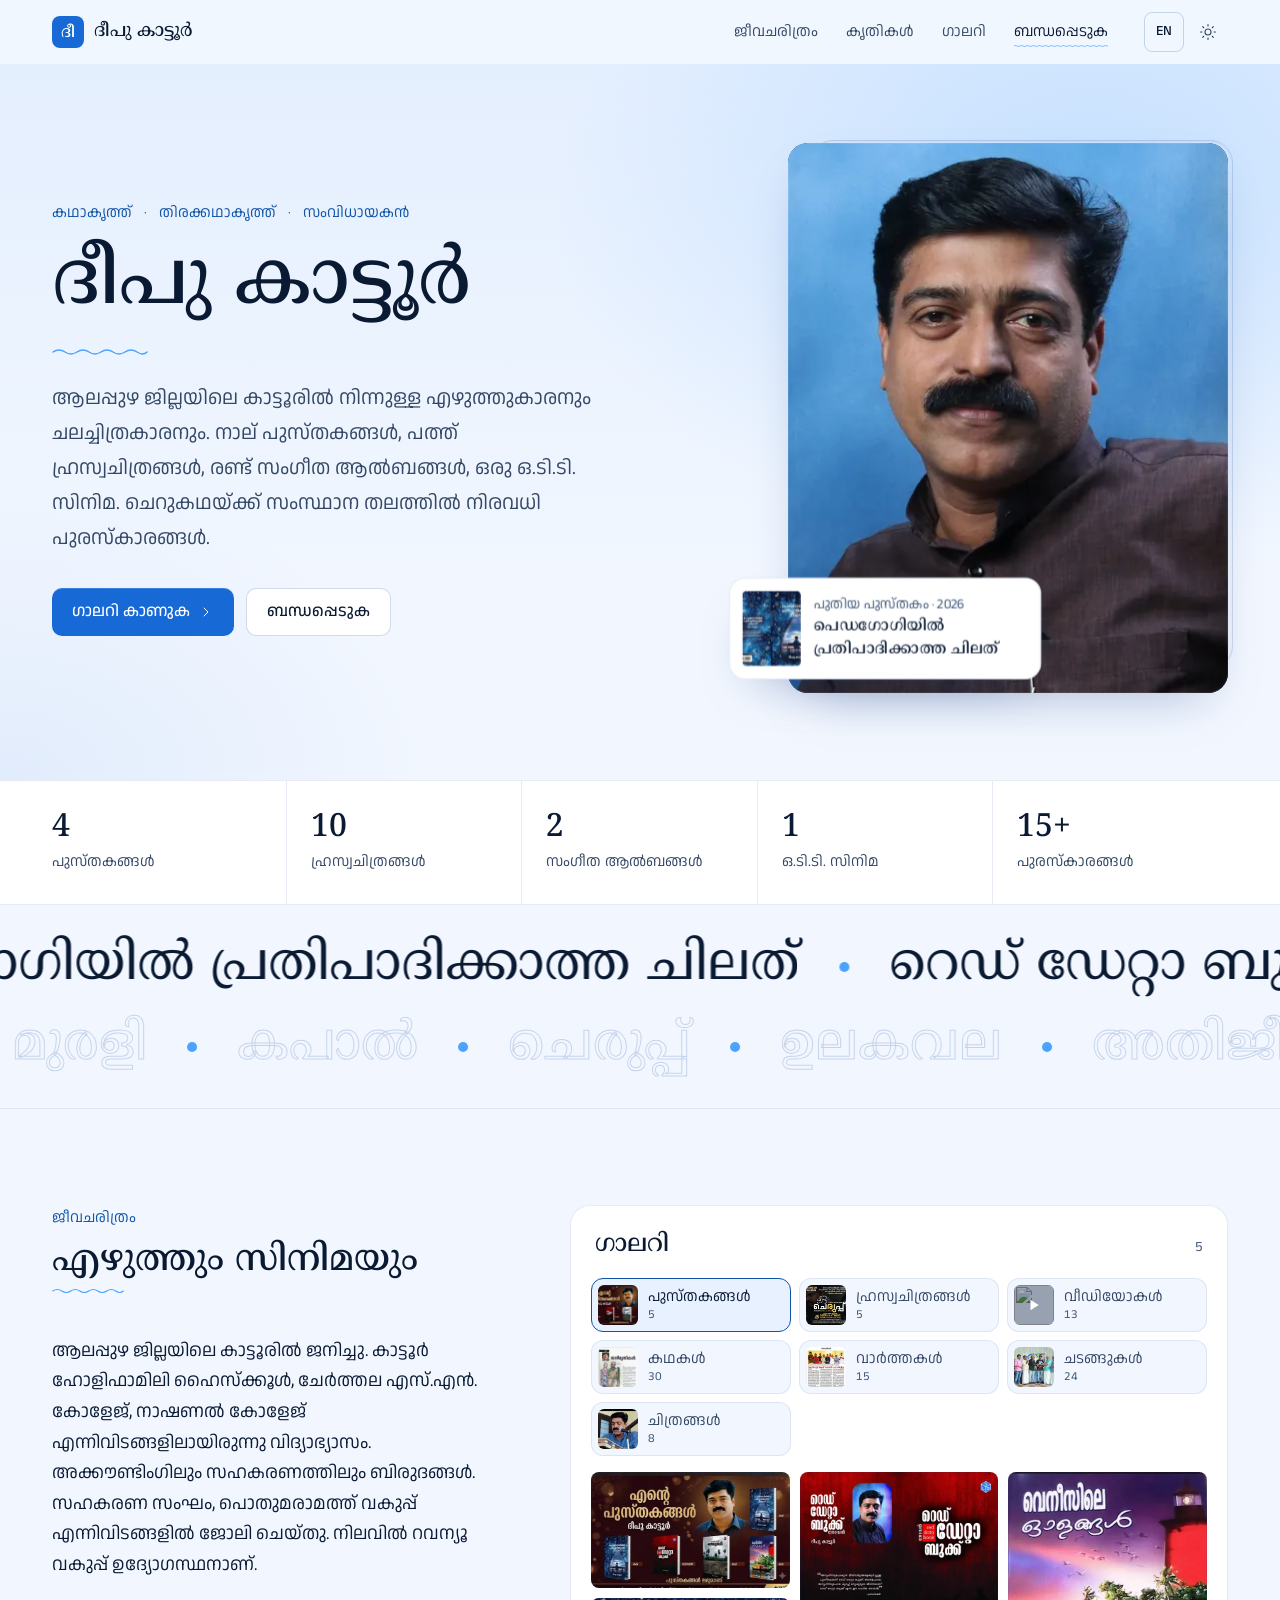
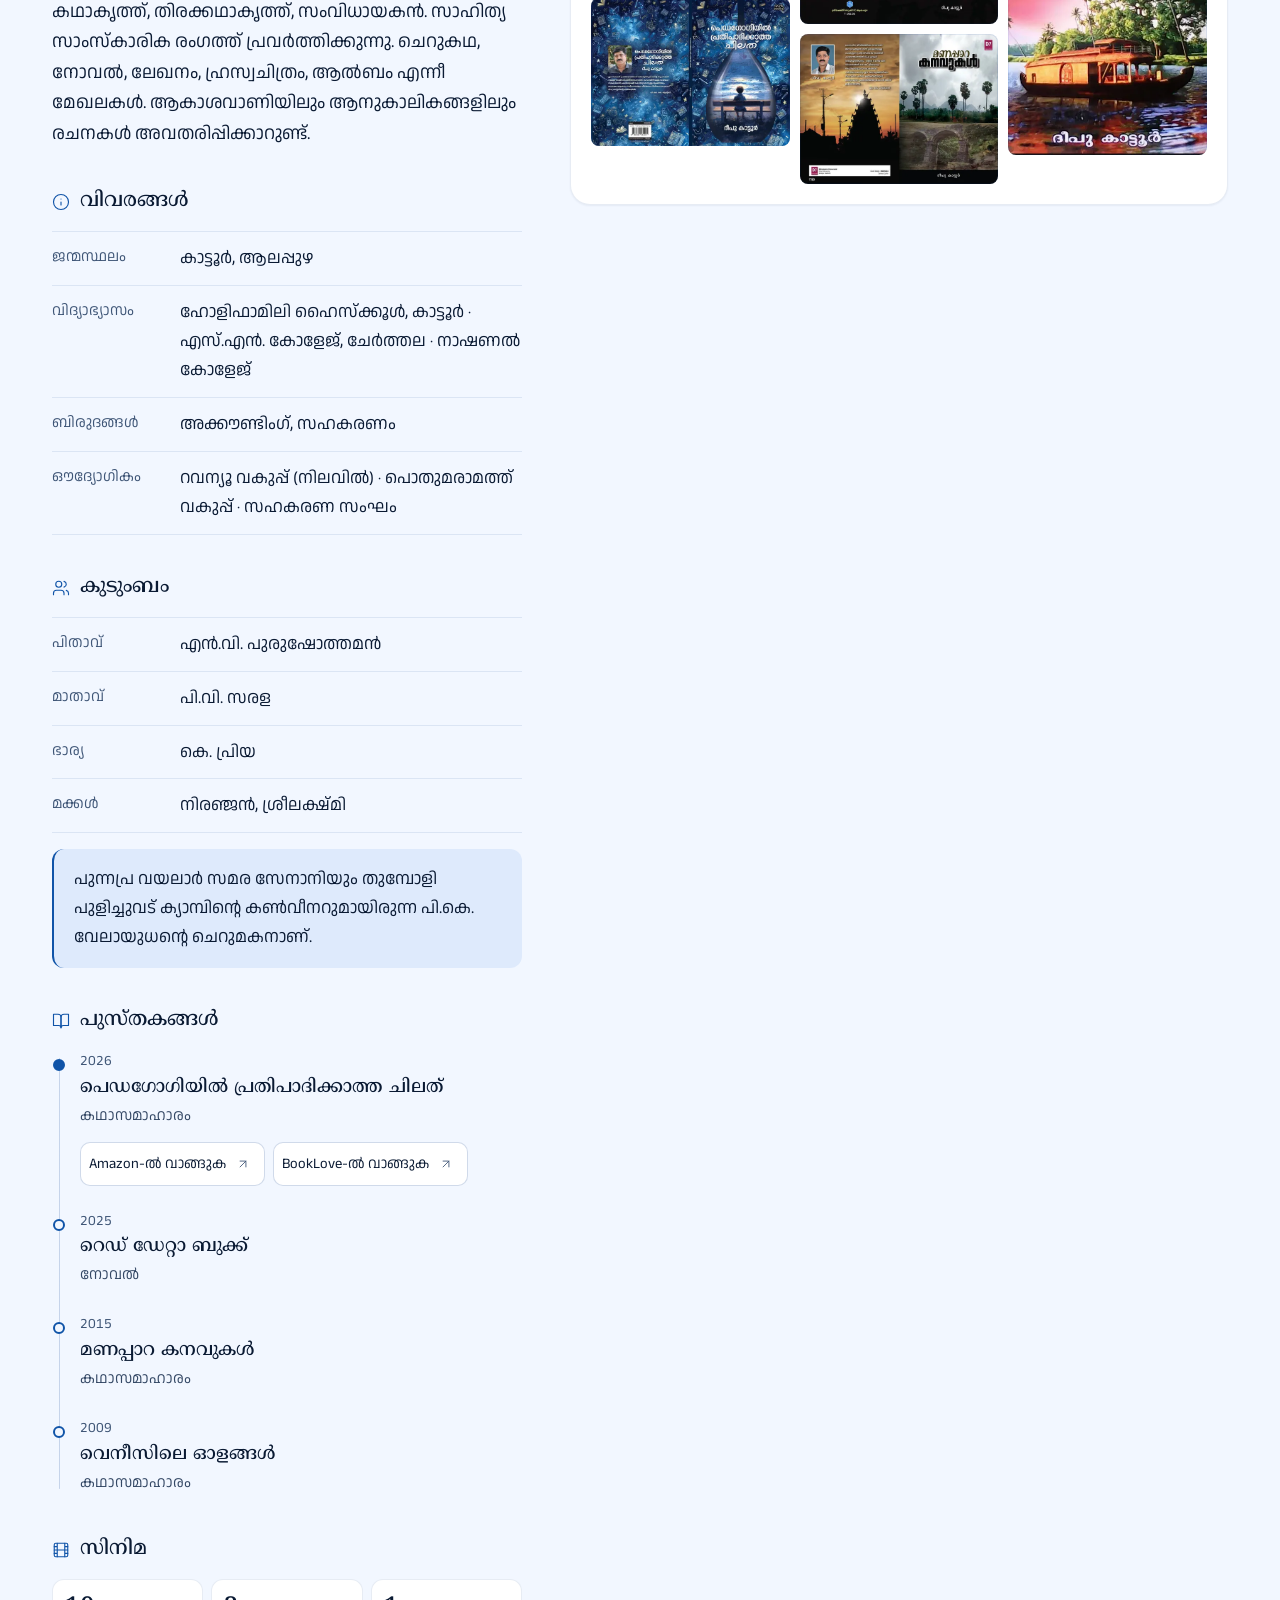
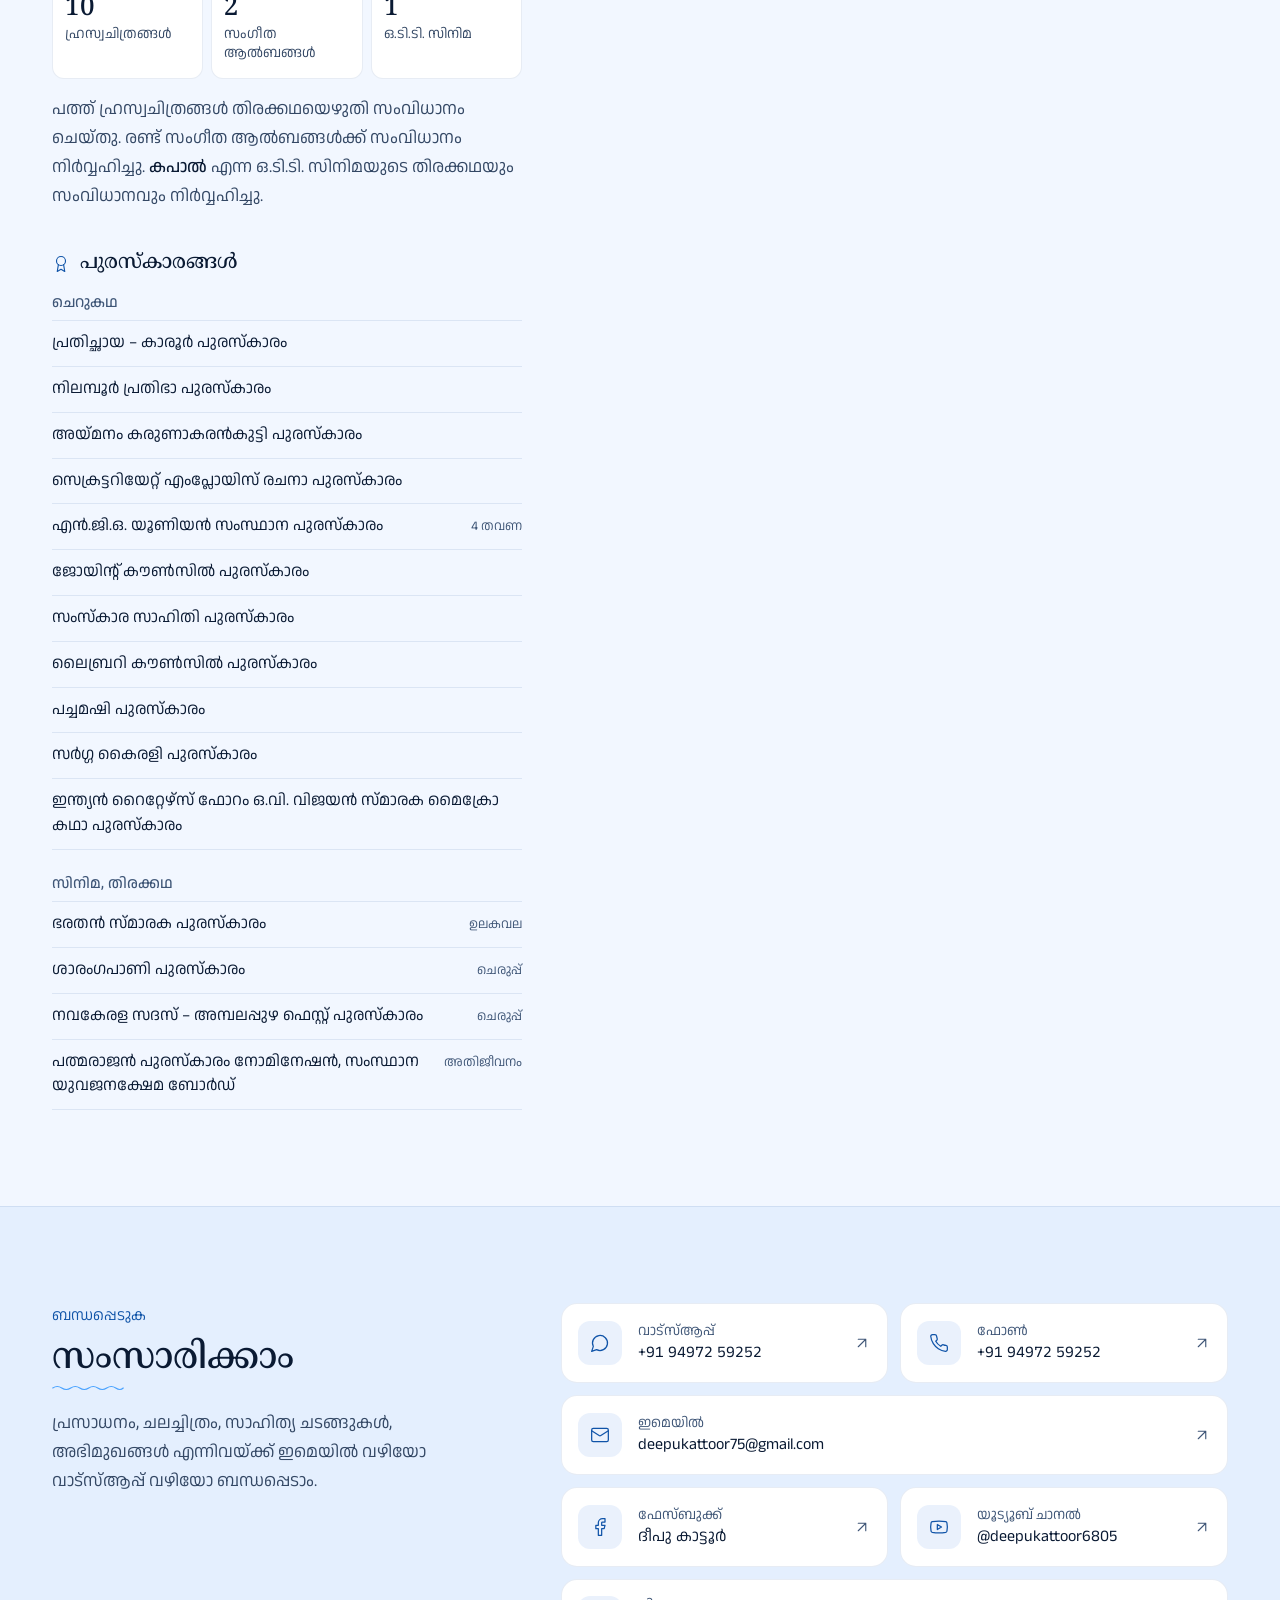
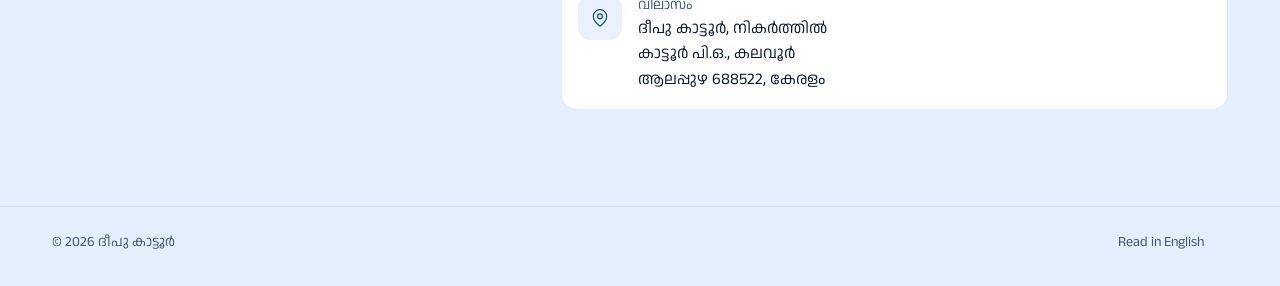
==== commit a0665f84: "chore: update styles and improve performance with caching headers" ====
--- a/index.html
+++ b/index.html
@@ -7,18 +7,19 @@
 <meta name="description" content="ആലപ്പുഴ കാട്ടൂർ സ്വദേശിയായ കഥാകൃത്ത്, തിരക്കഥാകൃത്ത്, സംവിധായകൻ ദീപു കാട്ടൂരിന്റെ ഔദ്യോഗിക വെബ്സൈറ്റ്. പുസ്തകങ്ങൾ, ഹ്രസ്വചിത്രങ്ങൾ, പുരസ്കാരങ്ങൾ, ഗാലറി, ബന്ധപ്പെടാനുള്ള വിവരങ്ങൾ.">
 <meta name="author" content="Deepu Kattoor">
 <meta name="robots" content="index, follow, max-image-preview:large">
-<link rel="canonical" href="https://YOUR-DOMAIN/">
-<link rel="alternate" hreflang="ml" href="https://YOUR-DOMAIN/">
-<link rel="alternate" hreflang="en" href="https://YOUR-DOMAIN/en/">
-<link rel="alternate" hreflang="x-default" href="https://YOUR-DOMAIN/">
+<meta name="google-site-verification" content="9L6oXmYeIFKNQ1r7pbo29DP8zrMGFbWn4EtM0cEXoVY">
+<link rel="canonical" href="https://deepukattoor.vercel.app/">
+<link rel="alternate" hreflang="ml" href="https://deepukattoor.vercel.app/">
+<link rel="alternate" hreflang="en" href="https://deepukattoor.vercel.app/en/">
+<link rel="alternate" hreflang="x-default" href="https://deepukattoor.vercel.app/">
 <meta name="theme-color" content="#f3f6fb">
-<meta name="color-scheme" content="light dark">
+<meta name="color-scheme" content="light">
 <meta property="og:type" content="profile">
 <meta property="og:site_name" content="ദീപു കാട്ടൂർ">
 <meta property="og:title" content="ദീപു കാട്ടൂർ — കഥാകൃത്ത്, തിരക്കഥാകൃത്ത്, സംവിധായകൻ">
 <meta property="og:description" content="ആലപ്പുഴ കാട്ടൂർ സ്വദേശിയായ കഥാകൃത്ത്, തിരക്കഥാകൃത്ത്, സംവിധായകൻ ദീപു കാട്ടൂരിന്റെ ഔദ്യോഗിക വെബ്സൈറ്റ്. പുസ്തകങ്ങൾ, ഹ്രസ്വചിത്രങ്ങൾ, പുരസ്കാരങ്ങൾ, ഗാലറി, ബന്ധപ്പെടാനുള്ള വിവരങ്ങൾ.">
-<meta property="og:url" content="https://YOUR-DOMAIN/">
-<meta property="og:image" content="https://YOUR-DOMAIN/Assets/img/og.jpg">
+<meta property="og:url" content="https://deepukattoor.vercel.app/">
+<meta property="og:image" content="https://deepukattoor.vercel.app/Assets/img/og.jpg">
 <meta property="og:image:width" content="1200">
 <meta property="og:image:height" content="630">
 <meta property="og:image:alt" content="ദീപു കാട്ടൂർ — പോർട്രെയ്റ്റ്">
@@ -29,7 +30,7 @@
 <meta name="twitter:card" content="summary_large_image">
 <meta name="twitter:title" content="ദീപു കാട്ടൂർ — കഥാകൃത്ത്, തിരക്കഥാകൃത്ത്, സംവിധായകൻ">
 <meta name="twitter:description" content="ആലപ്പുഴ കാട്ടൂർ സ്വദേശിയായ കഥാകൃത്ത്, തിരക്കഥാകൃത്ത്, സംവിധായകൻ ദീപു കാട്ടൂരിന്റെ ഔദ്യോഗിക വെബ്സൈറ്റ്. പുസ്തകങ്ങൾ, ഹ്രസ്വചിത്രങ്ങൾ, പുരസ്കാരങ്ങൾ, ഗാലറി, ബന്ധപ്പെടാനുള്ള വിവരങ്ങൾ.">
-<meta name="twitter:image" content="https://YOUR-DOMAIN/Assets/img/og.jpg">
+<meta name="twitter:image" content="https://deepukattoor.vercel.app/Assets/img/og.jpg">
 <link rel="icon" href="favicon.svg" type="image/svg+xml">
 <link rel="apple-touch-icon" href="Assets/img/apple-touch-icon.png">
 <link rel="manifest" href="site.webmanifest">
@@ -38,30 +39,32 @@
 </script>
 <link rel="preconnect" href="https://fonts.googleapis.com">
 <link rel="preconnect" href="https://fonts.gstatic.com" crossorigin>
-<link rel="stylesheet" href="https://fonts.googleapis.com/css2?family=Anek+Malayalam:wght@400;500;600&family=Noto+Serif+Malayalam:wght@400;500;600&family=Newsreader:opsz,wght@6..72,400;6..72,500&display=swap">
+<link rel="preload" as="style" href="https://fonts.googleapis.com/css2?family=Anek+Malayalam:wght@400;500;600&family=Noto+Serif+Malayalam:wght@400;500;600&family=Newsreader:opsz,wght@6..72,400;6..72,500&display=swap">
+<link rel="stylesheet" href="https://fonts.googleapis.com/css2?family=Anek+Malayalam:wght@400;500;600&family=Noto+Serif+Malayalam:wght@400;500;600&family=Newsreader:opsz,wght@6..72,400;6..72,500&display=swap" media="print" onload="this.media='all'">
+<noscript><link rel="stylesheet" href="https://fonts.googleapis.com/css2?family=Anek+Malayalam:wght@400;500;600&family=Noto+Serif+Malayalam:wght@400;500;600&family=Newsreader:opsz,wght@6..72,400;6..72,500&display=swap"></noscript>
 <link rel="preload" as="image" href="Assets/img/portrait.webp" imagesrcset="Assets/img/portrait-480.webp 480w, Assets/img/portrait.webp 960w" imagesizes="(min-width: 900px) 440px, 90vw" fetchpriority="high">
-<link rel="stylesheet" href="Assets/css/style.css?v=5">
+<link rel="stylesheet" href="Assets/css/style.css?v=7">
 <script type="application/ld+json">
 {
  "@context": "https://schema.org",
  "@graph": [
   {
    "@type": "ProfilePage",
-   "@id": "https://YOUR-DOMAIN/#page",
-   "url": "https://YOUR-DOMAIN/",
+   "@id": "https://deepukattoor.vercel.app/#page",
+   "url": "https://deepukattoor.vercel.app/",
    "name": "ദീപു കാട്ടൂർ — കഥാകൃത്ത്, തിരക്കഥാകൃത്ത്, സംവിധായകൻ",
    "inLanguage": "ml",
    "isPartOf": {
-    "@id": "https://YOUR-DOMAIN/#website"
+    "@id": "https://deepukattoor.vercel.app/#website"
    },
    "mainEntity": {
-    "@id": "https://YOUR-DOMAIN/#person"
+    "@id": "https://deepukattoor.vercel.app/#person"
    }
   },
   {
    "@type": "WebSite",
-   "@id": "https://YOUR-DOMAIN/#website",
-   "url": "https://YOUR-DOMAIN/",
+   "@id": "https://deepukattoor.vercel.app/#website",
+   "url": "https://deepukattoor.vercel.app/",
    "name": "ദീപു കാട്ടൂർ",
    "inLanguage": [
     "ml",
@@ -70,11 +73,11 @@
   },
   {
    "@type": "Person",
-   "@id": "https://YOUR-DOMAIN/#person",
+   "@id": "https://deepukattoor.vercel.app/#person",
    "name": "Deepu Kattoor",
    "alternateName": "ദീപു കാട്ടൂർ",
-   "url": "https://YOUR-DOMAIN/",
-   "image": "https://YOUR-DOMAIN/Assets/img/portrait.webp",
+   "url": "https://deepukattoor.vercel.app/",
+   "image": "https://deepukattoor.vercel.app/Assets/img/portrait.webp",
    "jobTitle": [
     "Writer",
     "Screenwriter",
@@ -139,7 +142,7 @@
    "genre": "Short story collection",
    "datePublished": "2026",
    "author": {
-    "@id": "https://YOUR-DOMAIN/#person"
+    "@id": "https://deepukattoor.vercel.app/#person"
    },
    "offers": [
     {
@@ -171,7 +174,7 @@
    "genre": "Novel",
    "datePublished": "2025",
    "author": {
-    "@id": "https://YOUR-DOMAIN/#person"
+    "@id": "https://deepukattoor.vercel.app/#person"
    }
   },
   {
@@ -183,7 +186,7 @@
    "genre": "Short story collection",
    "datePublished": "2015",
    "author": {
-    "@id": "https://YOUR-DOMAIN/#person"
+    "@id": "https://deepukattoor.vercel.app/#person"
    }
   },
   {
@@ -195,7 +198,7 @@
    "genre": "Short story collection",
    "datePublished": "2009",
    "author": {
-    "@id": "https://YOUR-DOMAIN/#person"
+    "@id": "https://deepukattoor.vercel.app/#person"
    }
   },
   {
@@ -203,10 +206,10 @@
    "name": "Kapaal",
    "alternateName": "കപാൽ",
    "director": {
-    "@id": "https://YOUR-DOMAIN/#person"
-   },
-   "author": {
-    "@id": "https://YOUR-DOMAIN/#person"
+    "@id": "https://deepukattoor.vercel.app/#person"
+   },
+   "author": {
+    "@id": "https://deepukattoor.vercel.app/#person"
    },
    "inLanguage": "ml"
   }
@@ -244,12 +247,12 @@
           <a class="btn btn--ghost" href="#contact">ബന്ധപ്പെടുക</a>
         </div>
       </div>
-      <figure class="portrait reveal reveal--right" style="--i:2">
+      <figure class="portrait">
        <div class="portrait__tilt">
         <span class="portrait__ring" aria-hidden="true"></span>
         <div class="portrait__frame">
           <span class="portrait__shine" aria-hidden="true"></span>
-          <img src="Assets/img/portrait.webp" srcset="Assets/img/portrait-480.webp 480w, Assets/img/portrait.webp 960w" sizes="(min-width: 900px) 440px, 90vw" width="960" height="1200" alt="ദീപു കാട്ടൂർ — പോർട്രെയ്റ്റ്" fetchpriority="high" decoding="async">
+          <img src="Assets/img/portrait.webp" srcset="Assets/img/portrait-480.webp 480w, Assets/img/portrait.webp 960w" sizes="(min-width: 900px) 440px, 90vw" width="960" height="1200" alt="ദീപു കാട്ടൂർ — പോർട്രെയ്റ്റ്" fetchpriority="high">
         </div>
         <a class="latest" href="#works">
           <img src="Assets/img/books/thumb/02.webp" width="56" height="72" alt="" loading="lazy" decoding="async">
@@ -367,6 +370,6 @@
   <div class="lb__strip"></div>
 </dialog>
 
-<script src="Assets/js/main.js?v=5" defer></script>
+<script src="Assets/js/main.js?v=7" defer></script>
 </body>
 </html>
--- a/Assets/css/style.css
+++ b/Assets/css/style.css
@@ -9,12 +9,12 @@
   --card: #ffffff;
   --raised: #e8f1ff;
   --text: #0a1a33;
-  --text-2: #3c5272;
-  --text-3: #546b8c;
+  --text-2: #344865;
+  --text-3: #3f5677;
   --line: rgba(20, 70, 150, 0.1);
   --line-strong: rgba(20, 70, 150, 0.2);
   --accent: #1769d6;
-  --accent-ink: #1460c4;
+  --accent-ink: #1054a8;
   --accent-soft: rgba(23, 105, 214, 0.09);
   --sky: #4aa3ff;
   --sky-soft: rgba(74, 163, 255, 0.16);
@@ -48,32 +48,6 @@
 
 :root[lang="en"] { --font-display: "Newsreader", "Noto Serif Malayalam", Georgia, serif; }
 
-@media (prefers-color-scheme: dark) {
-  :root:not([data-theme="light"]) {
-    /* Dark — true black with the blue accent */
-    --bg: #050506;
-    --bg-deep: #000000;
-    --card: #111114;
-    --raised: #1b1b20;
-    --text: #f3f4f6;
-    --text-2: #b3b7bf;
-    --text-3: #8c919b;
-    --line: rgba(255, 255, 255, 0.09);
-    --line-strong: rgba(255, 255, 255, 0.18);
-    --accent: #5ab0ff;
-    --accent-ink: #84c4ff;
-    --accent-soft: rgba(90, 176, 255, 0.13);
-    --sky: #7cc4ff;
-    --sky-soft: rgba(124, 196, 255, 0.16);
-    --on-accent: #03101f;
-    --shadow-sm: none;
-    --shadow-lg: 0 28px 70px -28px rgba(0, 6, 20, 0.85);
-    --hero-glow: radial-gradient(55% 65% at 85% 15%, rgba(90, 176, 255, 0.13), transparent 70%),
-                 radial-gradient(45% 55% at 5% 95%, rgba(64, 120, 255, 0.06), transparent 70%);
-    --page-glow: none;
-    color-scheme: dark;
-  }
-}
 :root[data-theme="dark"] {
   /* Dark — true black with the blue accent */
   --bg: #050506;
@@ -176,7 +150,11 @@
   background: var(--sky);
   -webkit-mask: url("data:image/svg+xml,%3Csvg xmlns='http://www.w3.org/2000/svg' viewBox='0 0 24 4'%3E%3Cpath d='M0 2 Q3 0 6 2 T12 2 T18 2 T24 2' fill='none' stroke='%23000' stroke-width='1.4'/%3E%3C/svg%3E") repeat-x left center / 12px 4px;
           mask: url("data:image/svg+xml,%3Csvg xmlns='http://www.w3.org/2000/svg' viewBox='0 0 24 4'%3E%3Cpath d='M0 2 Q3 0 6 2 T12 2 T18 2 T24 2' fill='none' stroke='%23000' stroke-width='1.4'/%3E%3C/svg%3E") repeat-x left center / 12px 4px;
-  animation: waveSlide 1.6s linear infinite;
+}
+@media (hover: hover) and (min-width: 900px) and (prefers-reduced-motion: no-preference) {
+  .nav a.is-active:hover::after {
+    animation: waveSlide 1.6s linear infinite;
+  }
 }
 @keyframes waveSlide { to { -webkit-mask-position: 12px center; mask-position: 12px center; } }
 
@@ -195,10 +173,6 @@
 .theme-btn .i-moon { display: none; }
 :root[data-theme="dark"] .theme-btn .i-sun { display: none; }
 :root[data-theme="dark"] .theme-btn .i-moon { display: block; }
-@media (prefers-color-scheme: dark) {
-  :root:not([data-theme="light"]) .theme-btn .i-sun { display: none; }
-  :root:not([data-theme="light"]) .theme-btn .i-moon { display: block; }
-}
 .menu-btn .i-x { display: none; }
 .menu-open .menu-btn .i-x { display: block; }
 .menu-open .menu-btn .i-menu { display: none; }
@@ -562,6 +536,7 @@
 .hero h1 .w > span { display: inline-block; transform: translateY(105%); opacity: 0; transition: transform 1000ms var(--ease), opacity 600ms var(--ease); transition-delay: calc(120ms + var(--w, 0) * 110ms); }
 .is-loaded .hero h1 .w > span { transform: none; opacity: 1; }
 .hero h1.reveal { opacity: 1; transform: none; }
+.hero .portrait, .hero .portrait.reveal { opacity: 1; transform: none; }
 
 /* Waterline draws itself */
 .js .waterline path { stroke-dasharray: 130; stroke-dashoffset: 130; transition: stroke-dashoffset 1400ms var(--ease) 200ms; }
@@ -606,8 +581,6 @@
 .band__row span::after { content: ""; width: 10px; height: 10px; border-radius: 50%; background: var(--sky); flex: none; }
 .band__row--alt span { color: transparent; -webkit-text-stroke: 1px var(--line-strong); }
 :root[data-theme="dark"] .band__row--alt span { -webkit-text-stroke-color: rgba(150,195,255,0.4); }
-@media (prefers-color-scheme: dark) { :root:not([data-theme="light"]) .band__row--alt span { -webkit-text-stroke-color: rgba(150,195,255,0.4); } }
-
 /* Timeline fills as you scroll */
 .timeline::after { content: ""; position: absolute; left: 6px; top: 8px; width: 2px; height: calc(100% - 16px);
   background: linear-gradient(var(--accent), var(--sky)); transform-origin: top; transform: scaleY(var(--tp, 0)); border-radius: 2px; }
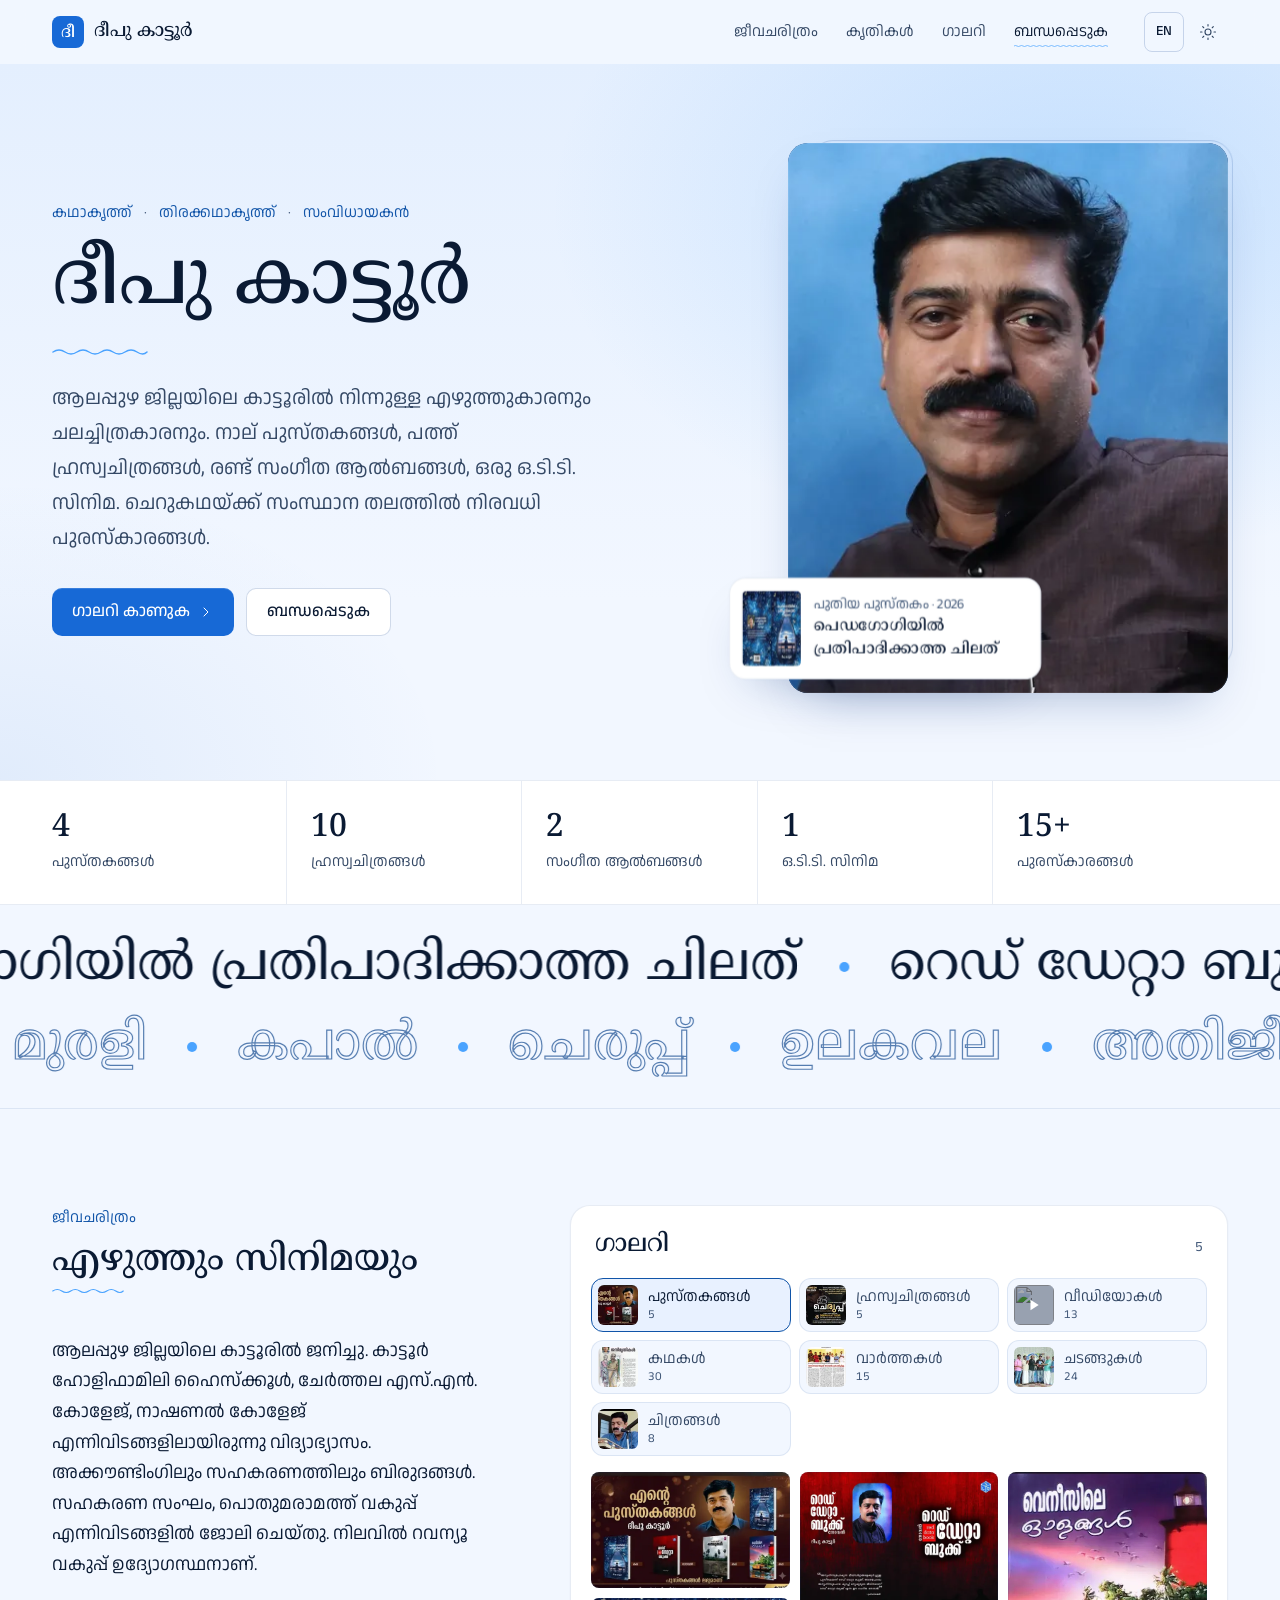
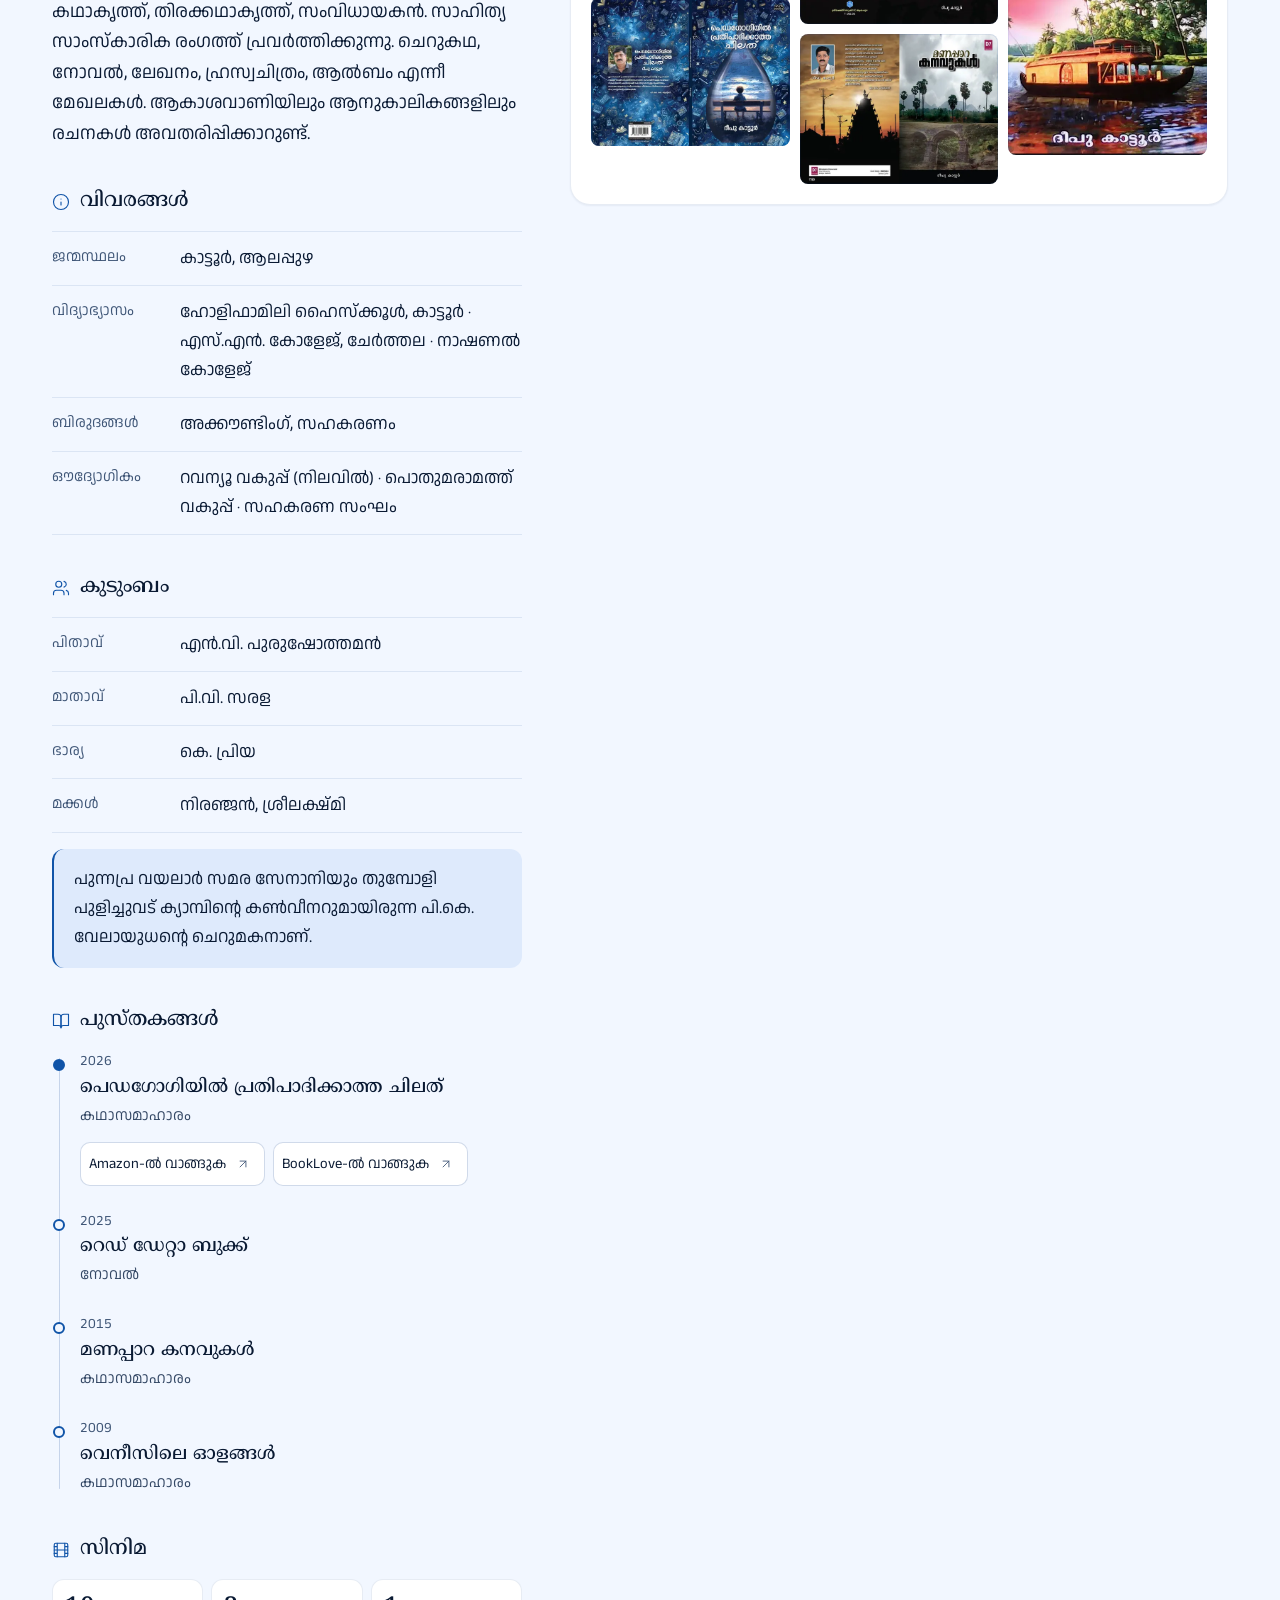
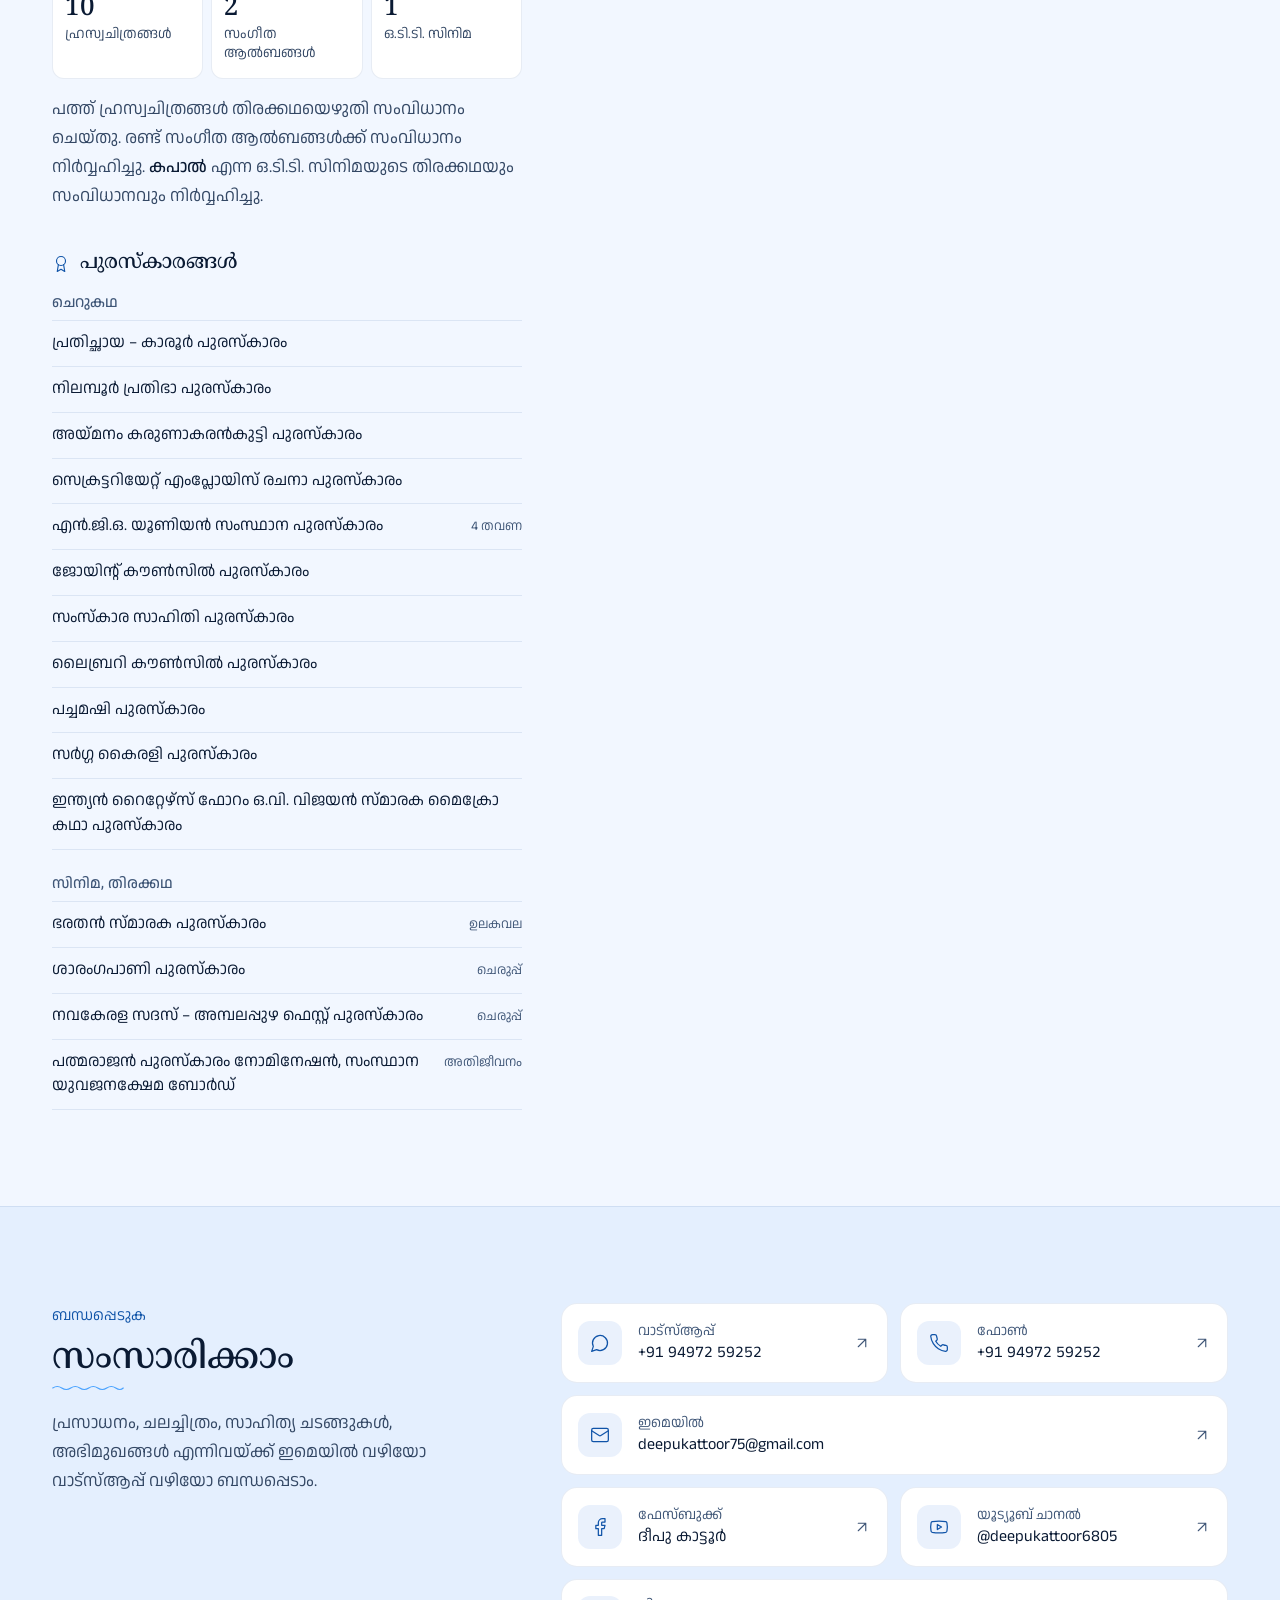
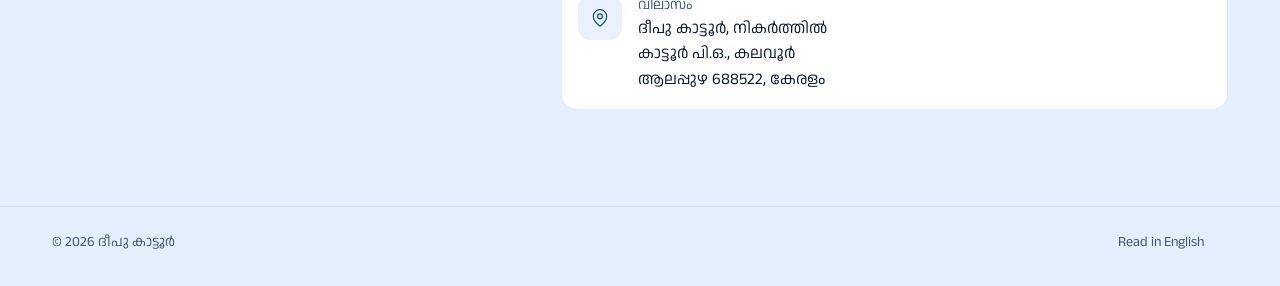
==== commit 46d97451: "Optimize for 100 Performance and 100 Accessibility" ====
--- a/index.html
+++ b/index.html
@@ -39,11 +39,691 @@
 </script>
 <link rel="preconnect" href="https://fonts.googleapis.com">
 <link rel="preconnect" href="https://fonts.gstatic.com" crossorigin>
-<link rel="preload" as="style" href="https://fonts.googleapis.com/css2?family=Anek+Malayalam:wght@400;500;600&family=Noto+Serif+Malayalam:wght@400;500;600&family=Newsreader:opsz,wght@6..72,400;6..72,500&display=swap">
-<link rel="stylesheet" href="https://fonts.googleapis.com/css2?family=Anek+Malayalam:wght@400;500;600&family=Noto+Serif+Malayalam:wght@400;500;600&family=Newsreader:opsz,wght@6..72,400;6..72,500&display=swap" media="print" onload="this.media='all'">
-<noscript><link rel="stylesheet" href="https://fonts.googleapis.com/css2?family=Anek+Malayalam:wght@400;500;600&family=Noto+Serif+Malayalam:wght@400;500;600&family=Newsreader:opsz,wght@6..72,400;6..72,500&display=swap"></noscript>
-<link rel="preload" as="image" href="Assets/img/portrait.webp" imagesrcset="Assets/img/portrait-480.webp 480w, Assets/img/portrait.webp 960w" imagesizes="(min-width: 900px) 440px, 90vw" fetchpriority="high">
-<link rel="stylesheet" href="Assets/css/style.css?v=7">
+<link rel="preload" as="style" href="https://fonts.googleapis.com/css2?family=Anek+Malayalam:wght@400;500;600&family=Noto+Serif+Malayalam:wght@500&display=swap">
+<link rel="stylesheet" href="https://fonts.googleapis.com/css2?family=Anek+Malayalam:wght@400;500;600&family=Noto+Serif+Malayalam:wght@500&display=swap" media="print" onload="this.media='all'">
+<noscript><link rel="stylesheet" href="https://fonts.googleapis.com/css2?family=Anek+Malayalam:wght@400;500;600&family=Noto+Serif+Malayalam:wght@500&display=swap"></noscript>
+<link rel="preload" as="image" href="Assets/img/portrait-360.webp" imagesrcset="Assets/img/portrait-360.webp 360w, Assets/img/portrait-480.webp 480w, Assets/img/portrait.webp 960w" imagesizes="(min-width: 900px) 440px, (min-width: 480px) 400px, 90vw" fetchpriority="high">
+<style>
+/* Deepu Kattoor — portfolio
+   Palette: backwater blue on ink-tinted neutrals. One accent, used sparingly. */
+
+
+:root {
+  /* Light — sky over the backwaters */
+  --bg: #f2f7ff;
+  --bg-deep: #e4effe;
+  --card: #ffffff;
+  --raised: #e8f1ff;
+  --text: #0a1a33;
+  --text-2: #344865;
+  --text-3: #3f5677;
+  --line: rgba(20, 70, 150, 0.1);
+  --line-strong: rgba(20, 70, 150, 0.2);
+  --accent: #1769d6;
+  --accent-ink: #1054a8;
+  --accent-soft: rgba(23, 105, 214, 0.09);
+  --sky: #4aa3ff;
+  --sky-soft: rgba(74, 163, 255, 0.16);
+  --on-accent: #ffffff;
+  --shadow-sm: 0 1px 2px rgba(10, 40, 90, 0.06);
+  --shadow-lg: 0 22px 50px -24px rgba(10, 50, 120, 0.35);
+  --scrim: rgba(3, 10, 26, 0.94);
+  --hero-glow: radial-gradient(60% 70% at 85% 20%, rgba(74, 163, 255, 0.22), transparent 70%),
+               radial-gradient(50% 60% at 0% 100%, rgba(23, 105, 214, 0.08), transparent 70%);
+  --page-glow: none;
+
+  --font-body: "Anek Malayalam", "Noto Sans Malayalam", system-ui, sans-serif;
+  --font-display: "Noto Serif Malayalam", "Newsreader", Georgia, serif;
+
+  --ease: cubic-bezier(0.22, 1, 0.36, 1);
+  --t-fast: 160ms;
+  --t-mid: 220ms;
+  --t-slow: 480ms;
+  --t-reveal: 760ms;
+
+  --r-sm: 8px;
+  --r-md: 12px;
+  --r-lg: 16px;
+  --r-xl: 20px;
+
+  --wrap: 1240px;
+  --gutter: 20px;
+  --header-h: 64px;
+  color-scheme: light;
+}
+
+:root[lang="en"] { --font-display: "Newsreader", "Noto Serif Malayalam", Georgia, serif; }
+
+:root[data-theme="dark"] {
+  /* Dark — true black with the blue accent */
+  --bg: #050506;
+  --bg-deep: #000000;
+  --card: #111114;
+  --raised: #1b1b20;
+  --text: #f3f4f6;
+  --text-2: #b3b7bf;
+  --text-3: #8c919b;
+  --line: rgba(255, 255, 255, 0.09);
+  --line-strong: rgba(255, 255, 255, 0.18);
+  --accent: #5ab0ff;
+  --accent-ink: #84c4ff;
+  --accent-soft: rgba(90, 176, 255, 0.13);
+  --sky: #7cc4ff;
+  --sky-soft: rgba(124, 196, 255, 0.16);
+  --on-accent: #03101f;
+  --shadow-sm: none;
+  --shadow-lg: 0 28px 70px -28px rgba(0, 6, 20, 0.85);
+  --hero-glow: radial-gradient(55% 65% at 85% 15%, rgba(90, 176, 255, 0.13), transparent 70%),
+               radial-gradient(45% 55% at 5% 95%, rgba(64, 120, 255, 0.06), transparent 70%);
+  --page-glow: none;
+  color-scheme: dark;
+}
+
+@media (min-width: 768px) { :root { --gutter: 32px; } }
+
+/* ---------- Base ---------- */
+*, *::before, *::after { box-sizing: border-box; }
+html { -webkit-text-size-adjust: 100%; scroll-behavior: smooth; scroll-padding-top: calc(var(--header-h) + 16px); }
+body {
+  margin: 0;
+  background: var(--page-glow) no-repeat, var(--bg);
+  background-attachment: fixed;
+  color: var(--text);
+  font-family: var(--font-body);
+  font-size: 17px;
+  line-height: 1.7;
+  text-rendering: optimizeLegibility;
+  -webkit-font-smoothing: antialiased;
+  transition: background-color var(--t-slow) var(--ease), color var(--t-slow) var(--ease);
+  overflow-x: hidden;
+}
+img { max-width: 100%; display: block; height: auto; }
+a { color: inherit; text-decoration: none; }
+button { font: inherit; color: inherit; background: none; border: 0; padding: 0; cursor: pointer; }
+h1, h2, h3, h4 { font-family: var(--font-display); font-weight: 500; line-height: 1.3; margin: 0; letter-spacing: 0; }
+p { margin: 0; }
+ul, ol, dl { margin: 0; padding: 0; }
+.icon { width: 18px; height: 18px; flex: none; stroke: currentColor; fill: none; stroke-width: 1.5; stroke-linecap: round; stroke-linejoin: round; }
+.icon--fill { fill: currentColor; stroke: none; }
+.num { font-variant-numeric: tabular-nums; }
+.sr-only { position: absolute; width: 1px; height: 1px; padding: 0; margin: -1px; overflow: hidden; clip: rect(0 0 0 0); white-space: nowrap; border: 0; }
+
+:focus-visible { outline: 2px solid var(--accent-ink); outline-offset: 3px; border-radius: 6px; }
+
+.skip {
+  position: fixed; left: 16px; top: -60px; z-index: 100;
+  background: var(--text); color: var(--bg); padding: 8px 16px; border-radius: var(--r-sm);
+  transition: top var(--t-fast) var(--ease);
+}
+.skip:focus { top: 12px; }
+
+.wrap { width: 100%; max-width: var(--wrap); margin: 0 auto; padding: 0 var(--gutter); }
+
+/* Signature: the waterline */
+.waterline { display: block; width: 72px; height: 10px; color: var(--sky); }
+.waterline path { fill: none; stroke: currentColor; stroke-width: 1.5; stroke-linecap: round; }
+
+/* ---------- Header ---------- */
+.header {
+  position: sticky; top: 0; z-index: 40;
+  height: var(--header-h);
+  background: color-mix(in srgb, var(--bg) 86%, transparent);
+  backdrop-filter: saturate(1.2) blur(12px);
+  -webkit-backdrop-filter: saturate(1.2) blur(12px);
+  border-bottom: 1px solid transparent;
+  transition: border-color var(--t-mid) var(--ease), background-color var(--t-slow) var(--ease);
+}
+.header.is-scrolled { border-bottom-color: var(--line); }
+.header__in { height: 100%; display: flex; align-items: center; gap: 16px; }
+.brand { display: flex; align-items: center; gap: 10px; font-family: var(--font-display); font-size: 18px; font-weight: 500; line-height: 1; }
+.brand__mark {
+  width: 32px; height: 32px; border-radius: var(--r-sm);
+  display: grid; place-items: center;
+  background: var(--accent); color: var(--on-accent);
+  font-size: 16px; font-weight: 500; font-family: var(--font-display);
+  padding-top: 3px;
+}
+.nav { margin-left: auto; display: none; gap: 4px; }
+.nav a {
+  position: relative; padding: 6px 12px; border-radius: var(--r-sm);
+  color: var(--text-2); font-size: 15px;
+  transition: color var(--t-fast) var(--ease), background-color var(--t-fast) var(--ease);
+}
+.nav a:hover { color: var(--text); background: var(--raised); }
+.nav a.is-active { color: var(--text); }
+.nav a.is-active::after {
+  content: ""; position: absolute; left: 12px; right: 12px; bottom: 2px; height: 4px;
+  background: var(--sky);
+  -webkit-mask: url("data:image/svg+xml,%3Csvg xmlns='http://www.w3.org/2000/svg' viewBox='0 0 24 4'%3E%3Cpath d='M0 2 Q3 0 6 2 T12 2 T18 2 T24 2' fill='none' stroke='%23000' stroke-width='1.4'/%3E%3C/svg%3E") repeat-x left center / 12px 4px;
+          mask: url("data:image/svg+xml,%3Csvg xmlns='http://www.w3.org/2000/svg' viewBox='0 0 24 4'%3E%3Cpath d='M0 2 Q3 0 6 2 T12 2 T18 2 T24 2' fill='none' stroke='%23000' stroke-width='1.4'/%3E%3C/svg%3E") repeat-x left center / 12px 4px;
+}
+
+.tools { display: flex; align-items: center; gap: 4px; margin-left: auto; }
+@media (min-width: 900px) { .nav + .tools { margin-left: 8px; } }
+.tool {
+  height: 40px; min-width: 40px; padding: 0 10px; border-radius: var(--r-sm);
+  display: inline-flex; align-items: center; justify-content: center; gap: 6px;
+  color: var(--text-2); font-size: 14px;
+  transition: color var(--t-fast) var(--ease), background-color var(--t-fast) var(--ease);
+}
+.tool:hover { color: var(--text); background: var(--raised); }
+.tool:active { transform: scale(0.97); }
+.lang { border: 1px solid var(--line-strong); }
+.lang b { font-weight: 500; color: var(--text); }
+.theme-btn .i-moon { display: none; }
+:root[data-theme="dark"] .theme-btn .i-sun { display: none; }
+:root[data-theme="dark"] .theme-btn .i-moon { display: block; }
+.menu-btn .i-x { display: none; }
+.menu-open .menu-btn .i-x { display: block; }
+.menu-open .menu-btn .i-menu { display: none; }
+
+.sheet {
+  position: fixed; inset: var(--header-h) 0 auto 0; z-index: 39;
+  background: var(--bg); border-bottom: 1px solid var(--line);
+  padding: 8px var(--gutter) 20px;
+  opacity: 0; transform: translateY(-8px); pointer-events: none;
+  transition: opacity var(--t-mid) var(--ease), transform var(--t-mid) var(--ease);
+}
+.menu-open .sheet { opacity: 1; transform: none; pointer-events: auto; }
+.sheet a {
+  display: flex; align-items: center; justify-content: space-between;
+  min-height: 52px; font-size: 18px; border-bottom: 1px solid var(--line);
+}
+.sheet a:last-child { border-bottom: 0; }
+.sheet .icon { color: var(--text-3); }
+
+@media (min-width: 900px) {
+  .nav { display: flex; }
+  .menu-btn, .sheet { display: none; }
+}
+
+/* ---------- Hero ---------- */
+.hero { position: relative; padding: 32px 0 48px; overflow: hidden; }
+.hero::before {
+  content: ""; position: absolute; inset: 0 0 auto 0; height: 100%;
+  background: var(--hero-glow), linear-gradient(180deg, var(--bg-deep), var(--bg) 75%);
+  z-index: -1;
+}
+.hero__grid { display: grid; gap: 40px; align-items: center; }
+.hero__roles { display: flex; flex-wrap: wrap; gap: 4px 12px; color: var(--accent-ink); font-size: 15px; margin-bottom: 16px; }
+.hero__roles span:not(:last-child)::after { content: "·"; margin-left: 12px; color: var(--text-3); }
+.hero h1 { font-size: clamp(42px, 9vw, 76px); line-height: 1.12; font-weight: 500; }
+:root[lang="en"] .hero h1 { letter-spacing: -0.02em; line-height: 1.04; }
+.hero .waterline { margin: 20px 0 24px; width: 96px; }
+.hero__lead { font-size: clamp(18px, 2.2vw, 20px); line-height: 1.75; color: var(--text-2); max-width: 34rem; }
+.hero__cta { display: flex; flex-wrap: wrap; gap: 12px; margin-top: 32px; }
+
+.btn {
+  display: inline-flex; align-items: center; justify-content: center; gap: 8px;
+  min-height: 48px; padding: 0 20px; border-radius: 10px;
+  font-size: 16px; font-weight: 500;
+  transition: background-color var(--t-fast) var(--ease), color var(--t-fast) var(--ease), border-color var(--t-fast) var(--ease), transform var(--t-fast) var(--ease);
+}
+.btn:active { transform: scale(0.97); }
+.btn--primary { background: var(--accent); color: var(--on-accent); box-shadow: inset 0 1px 0 rgba(255,255,255,0.14); }
+.btn--primary:hover { background: color-mix(in srgb, var(--accent) 88%, #000); }
+.btn--ghost { border: 1px solid var(--line-strong); color: var(--text); background: var(--card); }
+.btn--ghost:hover { background: var(--raised); }
+
+.portrait { position: relative; max-width: 440px; margin: 0 auto; width: 100%; }
+.portrait__frame {
+  position: relative; border-radius: var(--r-xl); overflow: hidden;
+  aspect-ratio: 4 / 5; background: #1c3f7a;
+  box-shadow: var(--shadow-lg);
+}
+.portrait__frame img { width: 100%; height: 100%; object-fit: cover; }
+.portrait__frame::after {
+  content: ""; position: absolute; inset: 0; border-radius: inherit;
+  box-shadow: inset 0 0 0 1px rgba(255,255,255,0.08);
+}
+.latest {
+  position: absolute; left: -12px; bottom: 24px; right: 24px; max-width: 300px;
+  display: flex; gap: 12px; align-items: center;
+  padding: 12px; border-radius: var(--r-lg);
+  background: var(--card); border: 1px solid var(--line);
+  box-shadow: var(--shadow-lg);
+  transition: transform var(--t-mid) var(--ease), border-color var(--t-mid) var(--ease);
+}
+.latest:hover { transform: translateY(-2px); border-color: var(--line-strong); }
+.latest img { width: 56px; height: 72px; object-fit: cover; border-radius: 4px; flex: none; }
+.latest small { display: block; color: var(--text-3); font-size: 13px; line-height: 1.4; }
+.latest strong { display: block; font-family: var(--font-display); font-weight: 500; font-size: 15px; line-height: 1.45; margin-top: 2px; }
+
+@media (min-width: 900px) {
+  .hero { padding: 64px 0 72px; min-height: calc(100svh - var(--header-h) - 120px); display: flex; align-items: center; }
+  .hero__grid { grid-template-columns: 1.15fr 0.85fr; gap: 64px; }
+  .portrait { margin: 0 0 0 auto; }
+  .latest { left: -48px; }
+}
+
+/* Stats */
+.stats { border-top: 1px solid var(--line); border-bottom: 1px solid var(--line); background: var(--card); }
+.stats ul { list-style: none; display: grid; grid-template-columns: repeat(2, 1fr); }
+.stats li { padding: 20px 16px; border-right: 1px solid var(--line); border-bottom: 1px solid var(--line); }
+.stats li:nth-child(2n) { border-right: 0; }
+.stats li:last-child { grid-column: 1 / -1; border-bottom: 0; border-right: 0; }
+.stats strong { display: block; font-family: var(--font-display); font-weight: 500; font-size: 32px; line-height: 1.2; font-variant-numeric: tabular-nums; }
+.stats span { color: var(--text-2); font-size: 15px; }
+@media (min-width: 768px) {
+  .stats ul { grid-template-columns: repeat(5, 1fr); }
+  .stats li { border-bottom: 0; padding: 28px 24px; }
+  .stats li:nth-child(2n) { border-right: 1px solid var(--line); }
+  .stats li:last-child { grid-column: auto; }
+  .stats li:first-child { padding-left: 0; }
+}
+
+/* ---------- Sections ---------- */
+.section { padding: 64px 0; }
+@media (min-width: 900px) { .section { padding: 96px 0; } }
+.eyebrow { color: var(--accent-ink); font-size: 15px; margin-bottom: 8px; }
+.section-title { font-size: clamp(28px, 4vw, 36px); }
+.section-head { margin-bottom: 32px; }
+.section-head .waterline { margin-top: 12px; }
+
+/* ---------- Bio + Gallery ---------- */
+.split { display: grid; gap: 56px; }
+.split > * { min-width: 0; }
+@media (min-width: 1024px) {
+  .split { grid-template-columns: minmax(0, 5fr) minmax(0, 7fr); gap: 48px; align-items: start; }
+  .gallery { position: sticky; top: calc(var(--header-h) + 16px); }
+}
+
+.bio { display: grid; gap: 40px; }
+.bio__intro { font-size: 18px; color: var(--text); }
+.bio__intro p + p { margin-top: 16px; }
+.bio h3 { font-size: 20px; margin-bottom: 16px; display: flex; align-items: center; gap: 10px; }
+.bio h3 .icon { color: var(--accent-ink); }
+
+.facts { display: grid; gap: 0; border-top: 1px solid var(--line); }
+.facts > div { display: grid; grid-template-columns: 112px 1fr; gap: 16px; padding: 12px 0; border-bottom: 1px solid var(--line); }
+:root[lang="en"] .facts > div { grid-template-columns: 120px 1fr; }
+.facts dt { color: var(--text-3); font-size: 15px; }
+.facts dd { margin: 0; }
+
+.note {
+  padding: 16px 20px; border-radius: var(--r-md);
+  background: var(--accent-soft); color: var(--text);
+  border-left: 2px solid var(--accent-ink);
+}
+
+/* Timeline of books */
+.timeline { list-style: none; position: relative; padding-left: 28px; }
+.timeline::before {
+  content: ""; position: absolute; left: 6px; top: 8px; bottom: 8px; width: 2px;
+  background: linear-gradient(var(--line-strong), var(--line-strong)) center / 1px 100% no-repeat;
+}
+.timeline li { position: relative; padding: 0 0 24px; }
+.timeline li:last-child { padding-bottom: 0; }
+.timeline li::before {
+  content: ""; position: absolute; left: -27px; top: 9px; width: 12px; height: 12px; border-radius: 50%;
+  background: var(--bg); border: 2px solid var(--accent-ink);
+}
+.timeline li:last-child::before { background: var(--accent-ink); }
+.timeline time { display: block; font-size: 14px; color: var(--text-3); font-variant-numeric: tabular-nums; }
+.timeline strong { font-family: var(--font-display); font-weight: 500; font-size: 18px; display: block; line-height: 1.5; }
+.timeline span { color: var(--text-2); font-size: 15px; }
+
+.works { display: grid; grid-template-columns: repeat(3, 1fr); gap: 8px; margin-bottom: 16px; }
+.works div { padding: 14px 12px; border-radius: var(--r-md); background: var(--card); border: 1px solid var(--line); }
+.works strong { display: block; font-family: var(--font-display); font-weight: 500; font-size: 26px; line-height: 1.2; }
+.works span { font-size: 14px; color: var(--text-2); line-height: 1.4; display: block; }
+.prose { color: var(--text-2); }
+.prose strong { color: var(--text); font-weight: 500; }
+
+.awards { list-style: none; border-top: 1px solid var(--line); }
+.awards li {
+  display: flex; justify-content: space-between; gap: 16px; align-items: baseline;
+  padding: 10px 0; border-bottom: 1px solid var(--line); font-size: 16px; line-height: 1.55;
+}
+.awards small { color: var(--text-3); font-size: 13px; white-space: nowrap; font-variant-numeric: tabular-nums; }
+.awards-group + .awards-group { margin-top: 24px; }
+.awards-group h4 { font-family: var(--font-body); font-size: 15px; font-weight: 500; color: var(--text-3); margin-bottom: 8px; }
+
+/* Gallery */
+.gallery {
+  background: var(--card); border: 1px solid var(--line); border-radius: var(--r-xl);
+  padding: 16px; box-shadow: var(--shadow-sm);
+}
+@media (min-width: 768px) { .gallery { padding: 20px; } }
+.gallery__head { display: flex; align-items: baseline; justify-content: space-between; gap: 16px; padding: 4px 4px 16px; }
+.gallery__head h2 { font-size: 24px; }
+.gallery__count { color: var(--text-3); font-size: 14px; font-variant-numeric: tabular-nums; }
+
+.folders {
+  display: flex; gap: 8px; overflow-x: auto; scroll-snap-type: x proximity;
+  margin: 0 -16px; padding: 0 16px 12px; scrollbar-width: none;
+}
+.folders::-webkit-scrollbar { display: none; }
+@media (min-width: 768px) { .folders { margin: 0; padding: 0 0 16px; display: grid; grid-template-columns: repeat(auto-fill, minmax(150px, 1fr)); overflow: visible; } }
+@media (min-width: 1024px) { .folders { grid-template-columns: repeat(3, 1fr); } .folder { min-height: 48px; padding-right: 8px; font-size: 14.5px; } .folder__cover { width: 36px; height: 36px; } }
+.folder {
+  scroll-snap-align: start; flex: none;
+  display: flex; align-items: center; gap: 10px;
+  min-height: 52px; padding: 6px 14px 6px 6px; border-radius: var(--r-md);
+  border: 1px solid var(--line); background: var(--bg);
+  color: var(--text-2); font-size: 15px; line-height: 1.3; text-align: left;
+  transition: background-color var(--t-fast) var(--ease), border-color var(--t-fast) var(--ease), color var(--t-fast) var(--ease);
+}
+.folder:hover { color: var(--text); border-color: var(--line-strong); }
+.folder[aria-selected="true"] { background: var(--raised); color: var(--text); border-color: var(--accent-ink); }
+.folder__cover {
+  width: 40px; height: 40px; border-radius: 6px; overflow: hidden; flex: none;
+  background: var(--raised); display: grid; place-items: center; color: var(--text-3);
+}
+.folder__cover img { width: 100%; height: 100%; object-fit: cover; }
+.folder small { display: block; font-size: 12px; color: var(--text-3); font-variant-numeric: tabular-nums; }
+
+.panel[hidden] { display: none; }
+.panel.is-entering .tile { animation: tileIn var(--t-slow) var(--ease) both; animation-delay: calc(var(--i, 0) * 40ms); }
+@keyframes tileIn { from { opacity: 0; transform: translateY(8px); } to { opacity: 1; transform: none; } }
+
+.grid { columns: 2; column-gap: 8px; }
+@media (min-width: 560px) { .grid { columns: 3; column-gap: 10px; } }
+.gallery__scroll { }
+@media (min-width: 1024px) {
+  .gallery__scroll { max-height: calc(100vh - var(--header-h) - 232px); overflow-y: auto; margin-right: -8px; padding-right: 8px; scrollbar-width: thin; scrollbar-color: var(--line-strong) transparent; }
+}
+.tile {
+  break-inside: avoid; margin-bottom: 8px; width: 100%;
+  display: block; position: relative; border-radius: var(--r-sm); overflow: hidden;
+  background: var(--raised);
+}
+@media (min-width: 560px) { .tile { margin-bottom: 10px; } }
+.tile img { width: 100%; height: auto; transition: transform var(--t-slow) var(--ease), opacity var(--t-mid) var(--ease); }
+.tile:hover img { transform: scale(1.03); }
+.tile::after {
+  content: ""; position: absolute; inset: 0; border-radius: inherit;
+  box-shadow: inset 0 0 0 1px var(--line);
+  transition: box-shadow var(--t-fast) var(--ease);
+}
+.tile:hover::after { box-shadow: inset 0 0 0 1px var(--line-strong); }
+.tile.is-extra { display: none; }
+.panel.is-expanded .tile.is-extra { display: block; }
+.more { width: 100%; margin-top: 8px; }
+.panel.is-expanded .more { display: none; }
+@media (min-width: 1024px) { .tile.is-extra { display: block; } .more { display: none; } }
+
+.video-tile { aspect-ratio: 16 / 9; }
+.video-tile img { height: 100%; object-fit: cover; }
+.video-tile .play {
+  position: absolute; inset: 0; display: grid; place-items: center;
+}
+.video-tile .play span {
+  width: 52px; height: 52px; border-radius: 50%; display: grid; place-items: center;
+  background: rgba(6, 10, 20, 0.66); color: #fff;
+  transition: background-color var(--t-fast) var(--ease), transform var(--t-fast) var(--ease);
+}
+.video-tile:hover .play span { background: var(--accent); }
+.video-tile .play .icon { width: 20px; height: 20px; margin-left: 3px; }
+.video-tile figcaption {
+  position: absolute; left: 0; right: 0; bottom: 0; padding: 24px 12px 10px;
+  background: linear-gradient(transparent, rgba(6,10,20,0.78));
+  color: #fff; font-size: 14px; line-height: 1.4;
+}
+.grid--video { columns: auto; display: grid; grid-template-columns: 1fr; gap: 10px; }
+.grid--video .tile { margin: 0; }
+@media (min-width: 560px) { .grid--video { grid-template-columns: 1fr 1fr; } }
+.panel:not(.is-expanded) .grid--video .tile.is-extra { display: none; }
+@media (min-width: 1024px) { .panel:not(.is-expanded) .grid--video .tile.is-extra { display: block; } }
+
+.empty {
+  padding: 40px 20px; text-align: center; border: 1px dashed var(--line-strong);
+  border-radius: var(--r-md); color: var(--text-2);
+}
+.empty .icon { width: 28px; height: 28px; margin: 0 auto 12px; color: var(--text-3); }
+
+/* ---------- Lightbox ---------- */
+.lightbox {
+  position: fixed; inset: 0; z-index: 80; width: 100%; height: 100%; max-width: none; max-height: none;
+  margin: 0; padding: 0; border: 0; background: var(--scrim); color: #fff;
+  display: grid; grid-template-rows: auto 1fr auto auto;
+  opacity: 0; transition: opacity var(--t-mid) var(--ease);
+}
+.lightbox:not([open]) { display: none; }
+.lightbox.is-open { opacity: 1; }
+.lightbox::backdrop { background: transparent; }
+.lb__bar { display: flex; align-items: center; justify-content: space-between; gap: 12px; padding: 12px 16px; padding-top: max(12px, env(safe-area-inset-top)); }
+.lb__count { font-size: 14px; color: rgba(255,255,255,0.72); font-variant-numeric: tabular-nums; }
+.lb__btn {
+  width: 44px; height: 44px; border-radius: 50%; display: grid; place-items: center;
+  color: #fff; background: rgba(255,255,255,0.08);
+  transition: background-color var(--t-fast) var(--ease), transform var(--t-fast) var(--ease);
+}
+.lb__btn:hover { background: rgba(255,255,255,0.16); }
+.lb__btn:active { transform: scale(0.96); }
+.lb__stage { position: relative; display: grid; place-items: center; min-height: 0; padding: 0 8px; touch-action: pan-y; overflow: hidden; }
+.lb__stage img, .lb__stage iframe {
+  max-width: 100%; max-height: 100%; width: auto; height: auto; object-fit: contain; border-radius: 4px;
+  transition: opacity var(--t-mid) var(--ease), transform var(--t-slow) var(--ease);
+}
+.lb__stage iframe { width: min(100%, 1100px); aspect-ratio: 16 / 9; height: auto; border: 0; background: #000; }
+.lb__stage img.is-loading { opacity: 0; transform: scale(0.98); }
+.lb__nav { position: absolute; top: 50%; transform: translateY(-50%); display: none; z-index: 2; }
+.lb__nav:active { transform: translateY(-50%) scale(0.96); }
+.lb__nav--prev { left: 16px; }
+.lb__nav--next { right: 16px; }
+@media (min-width: 768px) { .lb__nav { display: grid; } .lb__stage { padding: 0 80px; } }
+.lb__foot { display: flex; align-items: center; justify-content: space-between; gap: 12px; padding: 12px 16px; padding-bottom: max(16px, env(safe-area-inset-bottom)); }
+.lb__cap { font-size: 15px; color: rgba(255,255,255,0.86); line-height: 1.5; }
+.lb__mobnav { display: flex; gap: 8px; }
+@media (min-width: 768px) { .lb__mobnav { display: none; } }
+
+/* ---------- Contact ---------- */
+.contact { background: var(--bg-deep); border-top: 1px solid var(--line); }
+.contact__grid { display: grid; gap: 40px; }
+@media (min-width: 900px) { .contact__grid { grid-template-columns: 0.8fr 1.2fr; gap: 64px; align-items: start; } }
+.contact__lead { color: var(--text-2); max-width: 28rem; margin-top: 16px; }
+.channels { display: grid; gap: 12px; }
+@media (min-width: 560px) { .channels { grid-template-columns: 1fr 1fr; } }
+.channel {
+  display: flex; align-items: center; gap: 16px; padding: 16px; min-height: 80px;
+  background: var(--card); border: 1px solid var(--line); border-radius: var(--r-lg);
+  transition: border-color var(--t-fast) var(--ease), transform var(--t-mid) var(--ease), background-color var(--t-fast) var(--ease);
+}
+.channel:hover { border-color: var(--line-strong); transform: translateY(-2px); }
+.channel__icon {
+  width: 44px; height: 44px; border-radius: var(--r-md); flex: none;
+  display: grid; place-items: center; background: var(--accent-soft); color: var(--accent-ink);
+}
+.channel__icon .icon { width: 20px; height: 20px; }
+.channel small { display: block; color: var(--text-3); font-size: 14px; line-height: 1.4; }
+.channel span { display: block; font-size: 16px; line-height: 1.45; word-break: break-word; }
+.channel .channel__icon { display: grid; }
+.channel .arrow { margin-left: auto; color: var(--text-3); transition: color var(--t-fast) var(--ease), transform var(--t-fast) var(--ease); }
+.channel:hover .arrow { color: var(--accent-ink); transform: translate(2px, -2px); }
+.channel--wide { grid-column: 1 / -1; }
+div.channel--wide { align-items: flex-start; }
+@media (max-width: 420px) { .channel { gap: 12px; padding: 14px; } .channel .arrow { display: none; } .channel span { font-size: 15.5px; } }
+.channel--wide address { font-style: normal; font-size: 16px; line-height: 1.6; }
+.channel.is-pending { opacity: 0.6; }
+
+/* ---------- Footer ---------- */
+.footer { padding: 24px 0 32px; border-top: 1px solid var(--line); color: var(--text-3); font-size: 14px; background: var(--bg-deep); }
+.footer__in { padding-right: 56px; display: flex; flex-wrap: wrap; gap: 12px 24px; justify-content: space-between; align-items: center; }
+.footer a:hover { color: var(--text); }
+
+.to-top {
+  position: fixed; right: 16px; bottom: 16px; z-index: 30;
+  width: 44px; height: 44px; border-radius: 50%; display: grid; place-items: center;
+  background: var(--card); border: 1px solid var(--line-strong); color: var(--text-2);
+  box-shadow: var(--shadow-lg);
+  opacity: 0; transform: translateY(8px); pointer-events: none;
+  transition: opacity var(--t-mid) var(--ease), transform var(--t-mid) var(--ease), color var(--t-fast) var(--ease);
+}
+.to-top.is-visible { opacity: 1; transform: none; pointer-events: auto; }
+.to-top:hover { color: var(--text); }
+.to-top { margin-bottom: env(safe-area-inset-bottom); }
+
+/* ---------- Reveal ---------- */
+.js .reveal { opacity: 0; transform: translateY(28px); transition: opacity var(--t-reveal) var(--ease), transform var(--t-reveal) var(--ease), clip-path 900ms var(--ease); transition-delay: calc(var(--i, 0) * 80ms); }
+.js .reveal--left { transform: translateX(-32px); }
+.js .reveal--right { transform: translateX(32px); }
+.js .reveal--scale { transform: scale(0.96); }
+.js .reveal--clip { clip-path: inset(12% 12% 12% 12% round 20px); transform: scale(1.02); opacity: 1; }
+.js .reveal--clip.is-in { clip-path: inset(0 0 0 0 round 20px); }
+.js .reveal.is-in { opacity: 1; transform: none; }
+
+
+/* ---------- Interaction & scroll layer ---------- */
+
+/* Reading progress */
+.progress { position: fixed; top: 0; left: 0; right: 0; height: 3px; z-index: 60; pointer-events: none; }
+.progress span { display: block; height: 100%; width: 100%; transform-origin: 0 50%; transform: scaleX(var(--p, 0));
+  background: linear-gradient(90deg, var(--accent), var(--sky)); }
+
+/* Hero name: words rise in */
+.hero h1 .w { display: inline-block; overflow: hidden; padding: 0.12em 0.04em 0.4em; margin: -0.12em -0.04em -0.4em; vertical-align: top; }
+.hero h1 .w > span { display: inline-block; transform: translateY(105%); opacity: 0; transition: transform 1000ms var(--ease), opacity 600ms var(--ease); transition-delay: calc(120ms + var(--w, 0) * 110ms); }
+.is-loaded .hero h1 .w > span { transform: none; opacity: 1; }
+.hero h1.reveal { opacity: 1; transform: none; }
+.hero .portrait, .hero .portrait.reveal { opacity: 1; transform: none; }
+
+/* Waterline draws itself */
+.js .waterline path { stroke-dasharray: 130; stroke-dashoffset: 130; transition: stroke-dashoffset 1400ms var(--ease) 200ms; }
+.js .is-in .waterline path, .js .waterline.is-in path, .is-loaded .hero .waterline path { stroke-dashoffset: 0; }
+
+/* Portrait: tilt + parallax */
+.portrait { perspective: 1000px; }
+.portrait__tilt { transform-style: preserve-3d; transition: transform 500ms var(--ease); will-change: transform; }
+.portrait__frame img { transform: scale(1.08) translateY(var(--py, 0px)); transition: transform 120ms linear; }
+.portrait__shine { position: absolute; inset: 0; border-radius: inherit; pointer-events: none; opacity: 0; transition: opacity var(--t-mid) var(--ease);
+  background: radial-gradient(400px circle at var(--mx, 50%) var(--my, 50%), rgba(255,255,255,0.18), transparent 45%); }
+.portrait:hover .portrait__shine { opacity: 1; }
+.portrait__ring { position: absolute; inset: -14px -14px 14px 14px; border-radius: 24px; border: 1px solid var(--line-strong); z-index: -1; transform: translateZ(-40px); }
+.latest { transform: translateZ(40px); }
+.latest:hover { transform: translateZ(40px) translateY(-3px); }
+
+/* Buttons: arrow nudge + press ripple */
+.btn .icon { width: 16px; height: 16px; transition: transform var(--t-mid) var(--ease); }
+.btn:hover .icon { transform: translateX(3px); }
+.btn { position: relative; overflow: hidden; isolation: isolate; }
+.btn .ripple { position: absolute; border-radius: 50%; transform: scale(0); opacity: 0.35; background: currentColor; pointer-events: none; z-index: -1; animation: ripple 600ms var(--ease) forwards; }
+@keyframes ripple { to { transform: scale(2.6); opacity: 0; } }
+
+/* Spotlight on cards follows the pointer */
+.spot { position: relative; isolation: isolate; }
+.spot::before { content: ""; position: absolute; inset: 0; border-radius: inherit; pointer-events: none; z-index: -1; opacity: 0;
+  background: radial-gradient(260px circle at var(--mx, 50%) var(--my, 50%), var(--sky-soft), transparent 70%);
+  transition: opacity var(--t-mid) var(--ease); }
+.spot:hover::before { opacity: 1; }
+
+/* Stats lift */
+.stats li { transition: background-color var(--t-mid) var(--ease); }
+.stats li:hover { background: var(--raised); }
+.stats li:hover strong { color: var(--accent-ink); }
+.stats strong { transition: color var(--t-mid) var(--ease); }
+
+/* Scroll band: titles drift sideways as you scroll */
+.band { overflow: hidden; padding: 28px 0; border-bottom: 1px solid var(--line); background: var(--bg); user-select: none; }
+.band__row { display: flex; gap: 40px; white-space: nowrap; width: max-content; will-change: transform; }
+.band__row + .band__row { margin-top: 12px; }
+.band__row span { font-family: var(--font-display); font-size: clamp(26px, 4.4vw, 52px); line-height: 1.3; color: var(--text); display: inline-flex; align-items: center; gap: 40px; }
+.band__row span::after { content: ""; width: 10px; height: 10px; border-radius: 50%; background: var(--sky); flex: none; }
+.band__row--alt span { color: transparent; -webkit-text-stroke: 1.2px #547cb0; }
+:root[data-theme="dark"] .band__row--alt span { -webkit-text-stroke: 1.2px rgba(150,195,255,0.6); }
+/* Timeline fills as you scroll */
+.timeline::after { content: ""; position: absolute; left: 6px; top: 8px; width: 2px; height: calc(100% - 16px);
+  background: linear-gradient(var(--accent), var(--sky)); transform-origin: top; transform: scaleY(var(--tp, 0)); border-radius: 2px; }
+.timeline li::before { z-index: 1; transition: background-color var(--t-mid) var(--ease), transform var(--t-mid) var(--ease); }
+.timeline li.is-reached::before { background: var(--accent-ink); }
+.timeline li:hover::before { transform: scale(1.25); }
+.timeline li:last-child::before { background: var(--bg); }
+.timeline li:first-child::before { background: var(--accent-ink); }
+.timeline li.is-reached:last-child::before { background: var(--accent-ink); }
+
+/* Awards hover */
+.awards li { transition: padding var(--t-mid) var(--ease), color var(--t-fast) var(--ease); }
+.awards li:hover { padding-left: 8px; color: var(--accent-ink); }
+
+/* Works mini cards */
+.works div { transition: transform var(--t-mid) var(--ease), border-color var(--t-mid) var(--ease); }
+.works div:hover { transform: translateY(-3px); border-color: var(--line-strong); }
+
+/* Gallery tile overlay */
+.tile .zoom { position: absolute; right: 8px; bottom: 8px; width: 32px; height: 32px; border-radius: 50%; display: grid; place-items: center;
+  background: rgba(3, 12, 30, 0.6); color: #fff; opacity: 0; transform: translateY(6px) scale(0.9); transition: opacity var(--t-mid) var(--ease), transform var(--t-mid) var(--ease); z-index: 1; }
+.tile .zoom .icon { width: 16px; height: 16px; }
+.tile:hover .zoom, .tile:focus-visible .zoom { opacity: 1; transform: none; }
+.tile img { filter: saturate(0.95); }
+.tile:hover img { filter: saturate(1.08); }
+.video-tile .idx { position: absolute; left: 8px; top: 8px; z-index: 1; min-width: 28px; height: 24px; padding: 0 8px; border-radius: 6px;
+  display: grid; place-items: center; font-size: 13px; background: rgba(3, 12, 30, 0.66); color: #fff; font-variant-numeric: tabular-nums; }
+.folder { transition: background-color var(--t-fast) var(--ease), border-color var(--t-fast) var(--ease), color var(--t-fast) var(--ease), transform var(--t-fast) var(--ease); }
+.folder:active { transform: scale(0.97); }
+.folder__cover img { transition: transform var(--t-slow) var(--ease); }
+.folder:hover .folder__cover img { transform: scale(1.12); }
+
+/* Back to top with progress ring */
+.to-top svg.ring { position: absolute; inset: -1px; width: calc(100% + 2px); height: calc(100% + 2px); transform: rotate(-90deg); pointer-events: none; }
+.to-top svg.ring circle { fill: none; stroke: var(--sky); stroke-width: 2; stroke-dasharray: 138; stroke-dashoffset: calc(138 - 138 * var(--p, 0)); }
+
+/* Lightbox thumbnails strip */
+.lb__strip { display: flex; gap: 6px; overflow-x: auto; padding: 0 16px 8px; scrollbar-width: none; justify-content: safe center; }
+.lb__strip::-webkit-scrollbar { display: none; }
+.lb__strip button { flex: none; width: 52px; height: 52px; border-radius: 6px; overflow: hidden; opacity: 0.45; outline-offset: 2px; transition: opacity var(--t-fast) var(--ease), transform var(--t-fast) var(--ease); }
+.lb__strip button:hover { opacity: 0.8; }
+.lb__strip button[aria-current="true"] { opacity: 1; box-shadow: 0 0 0 2px var(--sky); }
+.lb__strip img { width: 100%; height: 100%; object-fit: cover; }
+@media (max-width: 560px) { .lb__strip { display: none; } }
+
+/* Section titles: underline follows */
+.section-title { position: relative; }
+
+@media (prefers-reduced-motion: reduce) {
+  html { scroll-behavior: auto; }
+  *, *::before, *::after { animation-duration: 0.01ms !important; animation-iteration-count: 1 !important; transition-duration: 0.01ms !important; transition-delay: 0ms !important; }
+  .js .reveal { opacity: 1; transform: none; clip-path: none; }
+  .band__row { transform: none !important; }
+  .hero h1 .w > span { transform: none; opacity: 1; }
+  .waterline path { stroke-dashoffset: 0 !important; }
+}
+
+@media print {
+  .header, .gallery, .to-top, .hero__cta { display: none; }
+  body { background: #fff; color: #000; }
+}
+.video-tile img { color: transparent; font-size: 0; background: var(--raised); }
+
+/* Videos folder cover */
+.folder__cover--video { position: relative; }
+.folder__play { position: absolute; inset: 0; display: grid; place-items: center; background: rgba(3, 12, 30, 0.35); color: #fff; }
+.folder__play .icon { width: 14px; height: 14px; }
+
+/* Lightbox: YouTube link + fallback when embedding is blocked */
+.lb__info { display: grid; gap: 8px; justify-items: start; }
+.lb__yt { display: inline-flex; align-items: center; gap: 8px; min-height: 40px; padding: 0 14px; border-radius: 999px;
+  background: rgba(255,255,255,0.1); color: #fff; font-size: 14px; transition: background-color var(--t-fast) var(--ease); }
+.lb__yt:hover { background: #e62117; }
+.lb__yt[hidden] { display: none; }
+.lb__fallback { position: relative; width: min(100%, 1000px); aspect-ratio: 16 / 9; border-radius: 8px; overflow: hidden; background: #000; }
+.lb__fallback img { width: 100%; height: 100%; object-fit: cover; opacity: 0.45; max-width: none; max-height: none; }
+.lb__fallback div { position: absolute; inset: 0; display: grid; place-content: center; justify-items: center; gap: 16px; padding: 24px; text-align: center; }
+.lb__fallback p { max-width: 30rem; font-size: 16px; line-height: 1.6; color: #fff; }
+.lb__fallback a { display: inline-flex; align-items: center; gap: 8px; min-height: 48px; padding: 0 22px; border-radius: 999px; background: #e62117; color: #fff; font-weight: 500;
+  transition: transform var(--t-fast) var(--ease), background-color var(--t-fast) var(--ease); }
+.lb__fallback a:hover { background: #c41a12; }
+.lb__fallback a:active { transform: scale(0.97); }
+
+/* Where to buy */
+.shops { display: flex; flex-wrap: wrap; gap: 8px; margin-top: 12px; }
+.shop {
+  display: inline-flex; align-items: center; gap: 10px; min-height: 44px; padding: 0 14px 0 8px;
+  border-radius: 10px; border: 1px solid var(--line-strong); background: var(--card);
+  font-size: 14.5px; color: var(--text); line-height: 1.2;
+  transition: border-color var(--t-fast) var(--ease), background-color var(--t-fast) var(--ease), transform var(--t-mid) var(--ease), box-shadow var(--t-mid) var(--ease);
+}
+.shop img { width: 28px; height: 28px; padding: 4px; border-radius: 6px; background: #fff; object-fit: contain; flex: none; }
+.shop .icon { width: 14px; height: 14px; color: var(--text-3); transition: transform var(--t-fast) var(--ease), color var(--t-fast) var(--ease); }
+.shop:hover { transform: translateY(-2px); box-shadow: var(--shadow-lg); }
+.shop:hover .icon { transform: translate(2px, -2px); }
+.shop:active { transform: scale(0.97); }
+.shop--amazon:hover { border-color: #ff9900; }
+.shop--amazon:hover .icon { color: #ff9900; }
+.shop--booklove:hover { border-color: var(--accent-ink); }
+.shop--booklove:hover .icon { color: var(--accent-ink); }
+.timeline .shop span { color: var(--text); font-size: 14.5px; }
+
+</style>
 <script type="application/ld+json">
 {
  "@context": "https://schema.org",
@@ -252,10 +932,10 @@
         <span class="portrait__ring" aria-hidden="true"></span>
         <div class="portrait__frame">
           <span class="portrait__shine" aria-hidden="true"></span>
-          <img src="Assets/img/portrait.webp" srcset="Assets/img/portrait-480.webp 480w, Assets/img/portrait.webp 960w" sizes="(min-width: 900px) 440px, 90vw" width="960" height="1200" alt="ദീപു കാട്ടൂർ — പോർട്രെയ്റ്റ്" fetchpriority="high">
+          <img src="Assets/img/portrait-480.webp" srcset="Assets/img/portrait-360.webp 360w, Assets/img/portrait-480.webp 480w, Assets/img/portrait.webp 960w" sizes="(min-width: 900px) 440px, (min-width: 480px) 400px, 90vw" width="960" height="1200" alt="ദീപു കാട്ടൂർ — പോർട്രെയ്റ്റ്" fetchpriority="high">
         </div>
         <a class="latest" href="#works">
-          <img src="Assets/img/books/thumb/02.webp" width="56" height="72" alt="" loading="lazy" decoding="async">
+          <img src="Assets/img/books/thumb/02-badge.webp" width="56" height="72" alt="" loading="lazy" decoding="async">
           <span><small>പുതിയ പുസ്തകം · 2026</small><strong>പെഡഗോഗിയിൽ പ്രതിപാദിക്കാത്ത ചിലത്</strong></span>
         </a>
        </div>
@@ -263,7 +943,7 @@
     </div>
   </section>
 
-  <section class="stats" aria-label="എഴുത്തും സിനിമയും">
+  <section class="stats" aria-label="പ്രധാന വിവരങ്ങൾ">
     <div class="wrap"><ul><li class="reveal spot" style="--i:0"><strong class="num" data-count="4" data-suffix="">4</strong><span>പുസ്തകങ്ങൾ</span></li><li class="reveal spot" style="--i:1"><strong class="num" data-count="10" data-suffix="">10</strong><span>ഹ്രസ്വചിത്രങ്ങൾ</span></li><li class="reveal spot" style="--i:2"><strong class="num" data-count="2" data-suffix="">2</strong><span>സംഗീത ആൽബങ്ങൾ</span></li><li class="reveal spot" style="--i:3"><strong class="num" data-count="1" data-suffix="">1</strong><span>ഒ.ടി.ടി. സിനിമ</span></li><li class="reveal spot" style="--i:4"><strong class="num" data-count="15" data-suffix="+">15+</strong><span>പുരസ്കാരങ്ങൾ</span></li></ul></div>
   </section>
 
@@ -313,7 +993,7 @@
       
 <section class="gallery reveal reveal--scale" id="gallery" aria-labelledby="gallery-title">
   <div class="gallery__head"><h2 id="gallery-title">ഗാലറി</h2><span class="gallery__count num">5</span></div>
-  <div class="folders" role="tablist" aria-label="ഗാലറി"><button type="button" class="folder" role="tab" id="tab-books" aria-controls="panel-books" aria-selected="true" tabindex="0"><span class="folder__cover"><img src="Assets/img/books/thumb/01.webp" width="40" height="40" alt="" loading="lazy" decoding="async"></span><span>പുസ്തകങ്ങൾ<small class="num">5</small></span></button><button type="button" class="folder" role="tab" id="tab-films" aria-controls="panel-films" aria-selected="false" tabindex="-1"><span class="folder__cover"><img src="Assets/img/films/thumb/01.webp" width="40" height="40" alt="" loading="lazy" decoding="async"></span><span>ഹ്രസ്വചിത്രങ്ങൾ<small class="num">5</small></span></button><button type="button" class="folder" role="tab" id="tab-videos" aria-controls="panel-videos" aria-selected="false" tabindex="-1"><span class="folder__cover folder__cover--video"><img src="https://i.ytimg.com/vi/O4Xa52V6V5k/mqdefault.jpg" width="40" height="40" alt="" loading="lazy" decoding="async"><span class="folder__play"><svg class="icon icon--fill" aria-hidden="true"><use href="#i-play"/></svg></span></span><span>വീഡിയോകൾ<small class="num">13</small></span></button><button type="button" class="folder" role="tab" id="tab-stories" aria-controls="panel-stories" aria-selected="false" tabindex="-1"><span class="folder__cover"><img src="Assets/img/stories/thumb/01.webp" width="40" height="40" alt="" loading="lazy" decoding="async"></span><span>കഥകൾ<small class="num">30</small></span></button><button type="button" class="folder" role="tab" id="tab-news" aria-controls="panel-news" aria-selected="false" tabindex="-1"><span class="folder__cover"><img src="Assets/img/news/thumb/01.webp" width="40" height="40" alt="" loading="lazy" decoding="async"></span><span>വാർത്തകൾ<small class="num">15</small></span></button><button type="button" class="folder" role="tab" id="tab-functions" aria-controls="panel-functions" aria-selected="false" tabindex="-1"><span class="folder__cover"><img src="Assets/img/functions/thumb/01.webp" width="40" height="40" alt="" loading="lazy" decoding="async"></span><span>ചടങ്ങുകൾ<small class="num">24</small></span></button><button type="button" class="folder" role="tab" id="tab-photos" aria-controls="panel-photos" aria-selected="false" tabindex="-1"><span class="folder__cover"><img src="Assets/img/photos/thumb/01.webp" width="40" height="40" alt="" loading="lazy" decoding="async"></span><span>ചിത്രങ്ങൾ<small class="num">8</small></span></button></div>
+  <div class="folders" role="tablist" aria-label="ഗാലറി"><button type="button" class="folder" role="tab" id="tab-books" aria-controls="panel-books" aria-selected="true" tabindex="0"><span class="folder__cover"><img src="Assets/img/books/thumb/cover.webp" width="40" height="40" alt="" loading="lazy" decoding="async"></span><span>പുസ്തകങ്ങൾ<small class="num">5</small></span></button><button type="button" class="folder" role="tab" id="tab-films" aria-controls="panel-films" aria-selected="false" tabindex="-1"><span class="folder__cover"><img src="Assets/img/films/thumb/cover.webp" width="40" height="40" alt="" loading="lazy" decoding="async"></span><span>ഹ്രസ്വചിത്രങ്ങൾ<small class="num">5</small></span></button><button type="button" class="folder" role="tab" id="tab-videos" aria-controls="panel-videos" aria-selected="false" tabindex="-1"><span class="folder__cover folder__cover--video"><img src="https://i.ytimg.com/vi/O4Xa52V6V5k/mqdefault.jpg" width="40" height="40" alt="" loading="lazy" decoding="async"><span class="folder__play"><svg class="icon icon--fill" aria-hidden="true"><use href="#i-play"/></svg></span></span><span>വീഡിയോകൾ<small class="num">13</small></span></button><button type="button" class="folder" role="tab" id="tab-stories" aria-controls="panel-stories" aria-selected="false" tabindex="-1"><span class="folder__cover"><img src="Assets/img/stories/thumb/cover.webp" width="40" height="40" alt="" loading="lazy" decoding="async"></span><span>കഥകൾ<small class="num">30</small></span></button><button type="button" class="folder" role="tab" id="tab-news" aria-controls="panel-news" aria-selected="false" tabindex="-1"><span class="folder__cover"><img src="Assets/img/news/thumb/cover.webp" width="40" height="40" alt="" loading="lazy" decoding="async"></span><span>വാർത്തകൾ<small class="num">15</small></span></button><button type="button" class="folder" role="tab" id="tab-functions" aria-controls="panel-functions" aria-selected="false" tabindex="-1"><span class="folder__cover"><img src="Assets/img/functions/thumb/cover.webp" width="40" height="40" alt="" loading="lazy" decoding="async"></span><span>ചടങ്ങുകൾ<small class="num">24</small></span></button><button type="button" class="folder" role="tab" id="tab-photos" aria-controls="panel-photos" aria-selected="false" tabindex="-1"><span class="folder__cover"><img src="Assets/img/photos/thumb/cover.webp" width="40" height="40" alt="" loading="lazy" decoding="async"></span><span>ചിത്രങ്ങൾ<small class="num">8</small></span></button></div>
   <div class="gallery__scroll"><div class="panel" id="panel-books" role="tabpanel" aria-labelledby="tab-books"><div class="grid"><a class="tile" href="Assets/img/books/01.webp" data-cap="എന്റെ പുസ്തകങ്ങൾ"><img src="Assets/img/books/thumb/01.webp" width="560" height="329" alt="ദീപു കാട്ടൂർ — എന്റെ പുസ്തകങ്ങൾ" loading="lazy" decoding="async"><span class="zoom"><svg class="icon" aria-hidden="true"><use href="#i-zoom"/></svg></span></a><a class="tile" href="Assets/img/books/02.webp" data-cap="പെഡഗോഗിയിൽ പ്രതിപാദിക്കാത്ത ചിലത് — കഥാസമാഹാരം, 2026"><img src="Assets/img/books/thumb/02.webp" width="560" height="417" alt="ദീപു കാട്ടൂർ — പെഡഗോഗിയിൽ പ്രതിപാദിക്കാത്ത ചിലത് — കഥാസമാഹാരം, 2026" loading="lazy" decoding="async"><span class="zoom"><svg class="icon" aria-hidden="true"><use href="#i-zoom"/></svg></span></a><a class="tile" href="Assets/img/books/03.webp" data-cap="റെഡ് ഡേറ്റാ ബുക്ക് — നോവൽ, 2025"><img src="Assets/img/books/thumb/03.webp" width="560" height="430" alt="ദീപു കാട്ടൂർ — റെഡ് ഡേറ്റാ ബുക്ക് — നോവൽ, 2025" loading="lazy" decoding="async"><span class="zoom"><svg class="icon" aria-hidden="true"><use href="#i-zoom"/></svg></span></a><a class="tile" href="Assets/img/books/04.webp" data-cap="മണപ്പാറ കനവുകൾ — കഥാസമാഹാരം, 2015"><img src="Assets/img/books/thumb/04.webp" width="560" height="421" alt="ദീപു കാട്ടൂർ — മണപ്പാറ കനവുകൾ — കഥാസമാഹാരം, 2015" loading="lazy" decoding="async"><span class="zoom"><svg class="icon" aria-hidden="true"><use href="#i-zoom"/></svg></span></a><a class="tile" href="Assets/img/books/05.webp" data-cap="വെനീസിലെ ഓളങ്ങൾ — കഥാസമാഹാരം, 2009"><img src="Assets/img/books/thumb/05.webp" width="392" height="560" alt="ദീപു കാട്ടൂർ — വെനീസിലെ ഓളങ്ങൾ — കഥാസമാഹാരം, 2009" loading="lazy" decoding="async"><span class="zoom"><svg class="icon" aria-hidden="true"><use href="#i-zoom"/></svg></span></a></div></div><div class="panel" id="panel-films" role="tabpanel" aria-labelledby="tab-films" hidden><div class="grid"><a class="tile" href="Assets/img/films/01.webp" data-cap="ചെരുപ്പ് — ഹ്രസ്വചിത്രം"><img src="Assets/img/films/thumb/01.webp" width="560" height="314" alt="ദീപു കാട്ടൂർ — ചെരുപ്പ് — ഹ്രസ്വചിത്രം" loading="lazy" decoding="async"><span class="zoom"><svg class="icon" aria-hidden="true"><use href="#i-zoom"/></svg></span></a><a class="tile" href="Assets/img/films/02.webp" data-cap="കപാൽ — ഒ.ടി.ടി. സിനിമ"><img src="Assets/img/films/thumb/02.webp" width="560" height="315" alt="ദീപു കാട്ടൂർ — കപാൽ — ഒ.ടി.ടി. സിനിമ" loading="lazy" decoding="async"><span class="zoom"><svg class="icon" aria-hidden="true"><use href="#i-zoom"/></svg></span></a><a class="tile" href="Assets/img/films/03.webp" data-cap="അനുരാഗ മുരളി — സംഗീത ആൽബം"><img src="Assets/img/films/thumb/03.webp" width="342" height="560" alt="ദീപു കാട്ടൂർ — അനുരാഗ മുരളി — സംഗീത ആൽബം" loading="lazy" decoding="async"><span class="zoom"><svg class="icon" aria-hidden="true"><use href="#i-zoom"/></svg></span></a><a class="tile" href="Assets/img/films/04.webp" data-cap="എങ്കിലുമെൻ്റെ പിള്ളേച്ചാ — ഹ്രസ്വചിത്രം"><img src="Assets/img/films/thumb/04.webp" width="383" height="560" alt="ദീപു കാട്ടൂർ — എങ്കിലുമെൻ്റെ പിള്ളേച്ചാ — ഹ്രസ്വചിത്രം" loading="lazy" decoding="async"><span class="zoom"><svg class="icon" aria-hidden="true"><use href="#i-zoom"/></svg></span></a><a class="tile" href="Assets/img/films/05.webp" data-cap="സി.ആർ.വി. 2 — ഹ്രസ്വചിത്രം"><img src="Assets/img/films/thumb/05.webp" width="383" height="560" alt="ദീപു കാട്ടൂർ — സി.ആർ.വി. 2 — ഹ്രസ്വചിത്രം" loading="lazy" decoding="async"><span class="zoom"><svg class="icon" aria-hidden="true"><use href="#i-zoom"/></svg></span></a></div></div><div class="panel" id="panel-videos" role="tabpanel" aria-labelledby="tab-videos" hidden><div class="grid grid--video"><a class="tile video-tile" href="https://youtu.be/O4Xa52V6V5k" data-yt="O4Xa52V6V5k" data-cap="ചെരുപ്പ് — ഹ്രസ്വചിത്രം"><img src="https://i.ytimg.com/vi/O4Xa52V6V5k/mqdefault.jpg" width="320" height="180" alt="ചെരുപ്പ് — ഹ്രസ്വചിത്രം" loading="lazy" decoding="async"><span class="idx">1</span><span class="play"><span><svg class="icon icon--fill" aria-hidden="true"><use href="#i-play"/></svg></span></span><figcaption>ചെരുപ്പ് — ഹ്രസ്വചിത്രം</figcaption></a><a class="tile video-tile" href="https://youtu.be/SOXmx7TgZzg" data-yt="SOXmx7TgZzg" data-cap="കപാൽ — ഭാഗം 1"><img src="https://i.ytimg.com/vi/SOXmx7TgZzg/mqdefault.jpg" width="320" height="180" alt="കപാൽ — ഭാഗം 1" loading="lazy" decoding="async"><span class="idx">2</span><span class="play"><span><svg class="icon icon--fill" aria-hidden="true"><use href="#i-play"/></svg></span></span><figcaption>കപാൽ — ഭാഗം 1</figcaption></a><a class="tile video-tile" href="https://youtu.be/PHhEsIt6kow" data-yt="PHhEsIt6kow" data-cap="കപാൽ — ഭാഗം 2"><img src="https://i.ytimg.com/vi/PHhEsIt6kow/mqdefault.jpg" width="320" height="180" alt="കപാൽ — ഭാഗം 2" loading="lazy" decoding="async"><span class="idx">3</span><span class="play"><span><svg class="icon icon--fill" aria-hidden="true"><use href="#i-play"/></svg></span></span><figcaption>കപാൽ — ഭാഗം 2</figcaption></a><a class="tile video-tile" href="https://youtu.be/tixmJTcneXM" data-yt="tixmJTcneXM" data-cap="കപാൽ — ഭാഗം 3"><img src="https://i.ytimg.com/vi/tixmJTcneXM/mqdefault.jpg" width="320" height="180" alt="കപാൽ — ഭാഗം 3" loading="lazy" decoding="async"><span class="idx">4</span><span class="play"><span><svg class="icon icon--fill" aria-hidden="true"><use href="#i-play"/></svg></span></span><figcaption>കപാൽ — ഭാഗം 3</figcaption></a><a class="tile video-tile" href="https://youtu.be/VuDY7qmmoNM" data-yt="VuDY7qmmoNM" data-cap="എങ്കിലുമെൻ്റെ പിള്ളേച്ചാ — ഹ്രസ്വചിത്രം"><img src="https://i.ytimg.com/vi/VuDY7qmmoNM/mqdefault.jpg" width="320" height="180" alt="എങ്കിലുമെൻ്റെ പിള്ളേച്ചാ — ഹ്രസ്വചിത്രം" loading="lazy" decoding="async"><span class="idx">5</span><span class="play"><span><svg class="icon icon--fill" aria-hidden="true"><use href="#i-play"/></svg></span></span><figcaption>എങ്കിലുമെൻ്റെ പിള്ളേച്ചാ — ഹ്രസ്വചിത്രം</figcaption></a><a class="tile video-tile" href="https://youtu.be/fKNKuZrQRIA" data-yt="fKNKuZrQRIA" data-cap="സി.ആർ.വി. 2 — ഹ്രസ്വചിത്രം"><img src="https://i.ytimg.com/vi/fKNKuZrQRIA/mqdefault.jpg" width="320" height="180" alt="സി.ആർ.വി. 2 — ഹ്രസ്വചിത്രം" loading="lazy" decoding="async"><span class="idx">6</span><span class="play"><span><svg class="icon icon--fill" aria-hidden="true"><use href="#i-play"/></svg></span></span><figcaption>സി.ആർ.വി. 2 — ഹ്രസ്വചിത്രം</figcaption></a><a class="tile video-tile is-extra" href="https://youtu.be/By4S4eKZM00" data-yt="By4S4eKZM00" data-cap="ഉലകവല — ഹ്രസ്വചിത്രം"><img src="https://i.ytimg.com/vi/By4S4eKZM00/mqdefault.jpg" width="320" height="180" alt="ഉലകവല — ഹ്രസ്വചിത്രം" loading="lazy" decoding="async"><span class="idx">7</span><span class="play"><span><svg class="icon icon--fill" aria-hidden="true"><use href="#i-play"/></svg></span></span><figcaption>ഉലകവല — ഹ്രസ്വചിത്രം</figcaption></a><a class="tile video-tile is-extra" href="https://youtu.be/NxUAgEMrBKY" data-yt="NxUAgEMrBKY" data-cap="അതിജീവനം — ഹ്രസ്വചിത്രം · കഥ, തിരക്കഥ: ദീപു കാട്ടൂർ · സംവിധാനം: അരുൺ ജെ."><img src="https://i.ytimg.com/vi/NxUAgEMrBKY/mqdefault.jpg" width="320" height="180" alt="അതിജീവനം — ഹ്രസ്വചിത്രം · കഥ, തിരക്കഥ: ദീപു കാട്ടൂർ · സംവിധാനം: അരുൺ ജെ." loading="lazy" decoding="async"><span class="idx">8</span><span class="play"><span><svg class="icon icon--fill" aria-hidden="true"><use href="#i-play"/></svg></span></span><figcaption>അതിജീവനം — ഹ്രസ്വചിത്രം · കഥ, തിരക്കഥ: ദീപു കാട്ടൂർ · സംവിധാനം: അരുൺ ജെ.</figcaption></a><a class="tile video-tile is-extra" href="https://youtu.be/9ErmwflnWQQ" data-yt="9ErmwflnWQQ" data-cap="ഒരു ലോക്ക്ഡൗൺ കാലം"><img src="https://i.ytimg.com/vi/9ErmwflnWQQ/mqdefault.jpg" width="320" height="180" alt="ഒരു ലോക്ക്ഡൗൺ കാലം" loading="lazy" decoding="async"><span class="idx">9</span><span class="play"><span><svg class="icon icon--fill" aria-hidden="true"><use href="#i-play"/></svg></span></span><figcaption>ഒരു ലോക്ക്ഡൗൺ കാലം</figcaption></a><a class="tile video-tile is-extra" href="https://youtu.be/1xCqA13ohTc" data-yt="1xCqA13ohTc" data-cap="അന്യം — ഹ്രസ്വചിത്രം"><img src="https://i.ytimg.com/vi/1xCqA13ohTc/mqdefault.jpg" width="320" height="180" alt="അന്യം — ഹ്രസ്വചിത്രം" loading="lazy" decoding="async"><span class="idx">10</span><span class="play"><span><svg class="icon icon--fill" aria-hidden="true"><use href="#i-play"/></svg></span></span><figcaption>അന്യം — ഹ്രസ്വചിത്രം</figcaption></a><a class="tile video-tile is-extra" href="https://youtu.be/HcuflF_oais" data-yt="HcuflF_oais" data-cap="നക്ഷത്രക്കണ്ണുള്ള പെണ്ണേ — ഗാനം"><img src="https://i.ytimg.com/vi/HcuflF_oais/mqdefault.jpg" width="320" height="180" alt="നക്ഷത്രക്കണ്ണുള്ള പെണ്ണേ — ഗാനം" loading="lazy" decoding="async"><span class="idx">11</span><span class="play"><span><svg class="icon icon--fill" aria-hidden="true"><use href="#i-play"/></svg></span></span><figcaption>നക്ഷത്രക്കണ്ണുള്ള പെണ്ണേ — ഗാനം</figcaption></a><a class="tile video-tile is-extra" href="https://youtu.be/zwv7tVms3qw" data-yt="zwv7tVms3qw" data-cap="അനുരാഗ മുരളി — സംഗീത ആൽബം · മധു കാവുങ്കൽ, രാജേഷ് ചേർത്തല"><img src="https://i.ytimg.com/vi/zwv7tVms3qw/mqdefault.jpg" width="320" height="180" alt="അനുരാഗ മുരളി — സംഗീത ആൽബം · മധു കാവുങ്കൽ, രാജേഷ് ചേർത്തല" loading="lazy" decoding="async"><span class="idx">12</span><span class="play"><span><svg class="icon icon--fill" aria-hidden="true"><use href="#i-play"/></svg></span></span><figcaption>അനുരാഗ മുരളി — സംഗീത ആൽബം · മധു കാവുങ്കൽ, രാജേഷ് ചേർത്തല</figcaption></a><a class="tile video-tile is-extra" href="https://youtu.be/HWlL-S8cJeM" data-yt="HWlL-S8cJeM" data-cap="വായനദിന സന്ദേശം — ദീപു കാട്ടൂർ"><img src="https://i.ytimg.com/vi/HWlL-S8cJeM/mqdefault.jpg" width="320" height="180" alt="വായനദിന സന്ദേശം — ദീപു കാട്ടൂർ" loading="lazy" decoding="async"><span class="idx">13</span><span class="play"><span><svg class="icon icon--fill" aria-hidden="true"><use href="#i-play"/></svg></span></span><figcaption>വായനദിന സന്ദേശം — ദീപു കാട്ടൂർ</figcaption></a></div><button type="button" class="btn btn--ghost more">എല്ലാം കാണുക <span class="num">(13)</span></button></div><div class="panel" id="panel-stories" role="tabpanel" aria-labelledby="tab-stories" hidden><div class="grid"><a class="tile" href="Assets/img/stories/01.webp" data-cap="ആനുകാലികത്തിൽ പ്രസിദ്ധീകരിച്ച കഥ 1"><img src="Assets/img/stories/thumb/01.webp" width="398" height="560" alt="ദീപു കാട്ടൂർ — ആനുകാലികത്തിൽ പ്രസിദ്ധീകരിച്ച കഥ 1" loading="lazy" decoding="async"><span class="zoom"><svg class="icon" aria-hidden="true"><use href="#i-zoom"/></svg></span></a><a class="tile" href="Assets/img/stories/02.webp" data-cap="ആനുകാലികത്തിൽ പ്രസിദ്ധീകരിച്ച കഥ 2"><img src="Assets/img/stories/thumb/02.webp" width="387" height="560" alt="ദീപു കാട്ടൂർ — ആനുകാലികത്തിൽ പ്രസിദ്ധീകരിച്ച കഥ 2" loading="lazy" decoding="async"><span class="zoom"><svg class="icon" aria-hidden="true"><use href="#i-zoom"/></svg></span></a><a class="tile" href="Assets/img/stories/03.webp" data-cap="ആനുകാലികത്തിൽ പ്രസിദ്ധീകരിച്ച കഥ 3"><img src="Assets/img/stories/thumb/03.webp" width="343" height="560" alt="ദീപു കാട്ടൂർ — ആനുകാലികത്തിൽ പ്രസിദ്ധീകരിച്ച കഥ 3" loading="lazy" decoding="async"><span class="zoom"><svg class="icon" aria-hidden="true"><use href="#i-zoom"/></svg></span></a><a class="tile" href="Assets/img/stories/04.webp" data-cap="ആനുകാലികത്തിൽ പ്രസിദ്ധീകരിച്ച കഥ 4"><img src="Assets/img/stories/thumb/04.webp" width="313" height="560" alt="ദീപു കാട്ടൂർ — ആനുകാലികത്തിൽ പ്രസിദ്ധീകരിച്ച കഥ 4" loading="lazy" decoding="async"><span class="zoom"><svg class="icon" aria-hidden="true"><use href="#i-zoom"/></svg></span></a><a class="tile" href="Assets/img/stories/05.webp" data-cap="ആനുകാലികത്തിൽ പ്രസിദ്ധീകരിച്ച കഥ 5"><img src="Assets/img/stories/thumb/05.webp" width="340" height="560" alt="ദീപു കാട്ടൂർ — ആനുകാലികത്തിൽ പ്രസിദ്ധീകരിച്ച കഥ 5" loading="lazy" decoding="async"><span class="zoom"><svg class="icon" aria-hidden="true"><use href="#i-zoom"/></svg></span></a><a class="tile" href="Assets/img/stories/06.webp" data-cap="ആനുകാലികത്തിൽ പ്രസിദ്ധീകരിച്ച കഥ 6"><img src="Assets/img/stories/thumb/06.webp" width="329" height="560" alt="ദീപു കാട്ടൂർ — ആനുകാലികത്തിൽ പ്രസിദ്ധീകരിച്ച കഥ 6" loading="lazy" decoding="async"><span class="zoom"><svg class="icon" aria-hidden="true"><use href="#i-zoom"/></svg></span></a><a class="tile is-extra" href="Assets/img/stories/07.webp" data-cap="ആനുകാലികത്തിൽ പ്രസിദ്ധീകരിച്ച കഥ 7"><img src="Assets/img/stories/thumb/07.webp" width="410" height="560" alt="ദീപു കാട്ടൂർ — ആനുകാലികത്തിൽ പ്രസിദ്ധീകരിച്ച കഥ 7" loading="lazy" decoding="async"><span class="zoom"><svg class="icon" aria-hidden="true"><use href="#i-zoom"/></svg></span></a><a class="tile is-extra" href="Assets/img/stories/08.webp" data-cap="ആനുകാലികത്തിൽ പ്രസിദ്ധീകരിച്ച കഥ 8"><img src="Assets/img/stories/thumb/08.webp" width="404" height="560" alt="ദീപു കാട്ടൂർ — ആനുകാലികത്തിൽ പ്രസിദ്ധീകരിച്ച കഥ 8" loading="lazy" decoding="async"><span class="zoom"><svg class="icon" aria-hidden="true"><use href="#i-zoom"/></svg></span></a><a class="tile is-extra" href="Assets/img/stories/09.webp" data-cap="ആനുകാലികത്തിൽ പ്രസിദ്ധീകരിച്ച കഥ 9"><img src="Assets/img/stories/thumb/09.webp" width="372" height="560" alt="ദീപു കാട്ടൂർ — ആനുകാലികത്തിൽ പ്രസിദ്ധീകരിച്ച കഥ 9" loading="lazy" decoding="async"><span class="zoom"><svg class="icon" aria-hidden="true"><use href="#i-zoom"/></svg></span></a><a class="tile is-extra" href="Assets/img/stories/10.webp" data-cap="ആനുകാലികത്തിൽ പ്രസിദ്ധീകരിച്ച കഥ 10"><img src="Assets/img/stories/thumb/10.webp" width="351" height="560" alt="ദീപു കാട്ടൂർ — ആനുകാലികത്തിൽ പ്രസിദ്ധീകരിച്ച കഥ 10" loading="lazy" decoding="async"><span class="zoom"><svg class="icon" aria-hidden="true"><use href="#i-zoom"/></svg></span></a><a class="tile is-extra" href="Assets/img/stories/11.webp" data-cap="ആനുകാലികത്തിൽ പ്രസിദ്ധീകരിച്ച കഥ 11"><img src="Assets/img/stories/thumb/11.webp" width="311" height="560" alt="ദീപു കാട്ടൂർ — ആനുകാലികത്തിൽ പ്രസിദ്ധീകരിച്ച കഥ 11" loading="lazy" decoding="async"><span class="zoom"><svg class="icon" aria-hidden="true"><use href="#i-zoom"/></svg></span></a><a class="tile is-extra" href="Assets/img/stories/12.webp" data-cap="ആനുകാലികത്തിൽ പ്രസിദ്ധീകരിച്ച കഥ 12"><img src="Assets/img/stories/thumb/12.webp" width="357" height="560" alt="ദീപു കാട്ടൂർ — ആനുകാലികത്തിൽ പ്രസിദ്ധീകരിച്ച കഥ 12" loading="lazy" decoding="async"><span class="zoom"><svg class="icon" aria-hidden="true"><use href="#i-zoom"/></svg></span></a><a class="tile is-extra" href="Assets/img/stories/13.webp" data-cap="ആനുകാലികത്തിൽ പ്രസിദ്ധീകരിച്ച കഥ 13"><img src="Assets/img/stories/thumb/13.webp" width="334" height="560" alt="ദീപു കാട്ടൂർ — ആനുകാലികത്തിൽ പ്രസിദ്ധീകരിച്ച കഥ 13" loading="lazy" decoding="async"><span class="zoom"><svg class="icon" aria-hidden="true"><use href="#i-zoom"/></svg></span></a><a class="tile is-extra" href="Assets/img/stories/14.webp" data-cap="ആനുകാലികത്തിൽ പ്രസിദ്ധീകരിച്ച കഥ 14"><img src="Assets/img/stories/thumb/14.webp" width="331" height="560" alt="ദീപു കാട്ടൂർ — ആനുകാലികത്തിൽ പ്രസിദ്ധീകരിച്ച കഥ 14" loading="lazy" decoding="async"><span class="zoom"><svg class="icon" aria-hidden="true"><use href="#i-zoom"/></svg></span></a><a class="tile is-extra" href="Assets/img/stories/15.webp" data-cap="ആനുകാലികത്തിൽ പ്രസിദ്ധീകരിച്ച കഥ 15"><img src="Assets/img/stories/thumb/15.webp" width="287" height="560" alt="ദീപു കാട്ടൂർ — ആനുകാലികത്തിൽ പ്രസിദ്ധീകരിച്ച കഥ 15" loading="lazy" decoding="async"><span class="zoom"><svg class="icon" aria-hidden="true"><use href="#i-zoom"/></svg></span></a><a class="tile is-extra" href="Assets/img/stories/16.webp" data-cap="ആനുകാലികത്തിൽ പ്രസിദ്ധീകരിച്ച കഥ 16"><img src="Assets/img/stories/thumb/16.webp" width="362" height="560" alt="ദീപു കാട്ടൂർ — ആനുകാലികത്തിൽ പ്രസിദ്ധീകരിച്ച കഥ 16" loading="lazy" decoding="async"><span class="zoom"><svg class="icon" aria-hidden="true"><use href="#i-zoom"/></svg></span></a><a class="tile is-extra" href="Assets/img/stories/17.webp" data-cap="ആനുകാലികത്തിൽ പ്രസിദ്ധീകരിച്ച കഥ 17"><img src="Assets/img/stories/thumb/17.webp" width="398" height="560" alt="ദീപു കാട്ടൂർ — ആനുകാലികത്തിൽ പ്രസിദ്ധീകരിച്ച കഥ 17" loading="lazy" decoding="async"><span class="zoom"><svg class="icon" aria-hidden="true"><use href="#i-zoom"/></svg></span></a><a class="tile is-extra" href="Assets/img/stories/18.webp" data-cap="ആനുകാലികത്തിൽ പ്രസിദ്ധീകരിച്ച കഥ 18"><img src="Assets/img/stories/thumb/18.webp" width="393" height="560" alt="ദീപു കാട്ടൂർ — ആനുകാലികത്തിൽ പ്രസിദ്ധീകരിച്ച കഥ 18" loading="lazy" decoding="async"><span class="zoom"><svg class="icon" aria-hidden="true"><use href="#i-zoom"/></svg></span></a><a class="tile is-extra" href="Assets/img/stories/19.webp" data-cap="ആനുകാലികത്തിൽ പ്രസിദ്ധീകരിച്ച കഥ 19"><img src="Assets/img/stories/thumb/19.webp" width="369" height="560" alt="ദീപു കാട്ടൂർ — ആനുകാലികത്തിൽ പ്രസിദ്ധീകരിച്ച കഥ 19" loading="lazy" decoding="async"><span class="zoom"><svg class="icon" aria-hidden="true"><use href="#i-zoom"/></svg></span></a><a class="tile is-extra" href="Assets/img/stories/20.webp" data-cap="ആനുകാലികത്തിൽ പ്രസിദ്ധീകരിച്ച കഥ 20"><img src="Assets/img/stories/thumb/20.webp" width="378" height="560" alt="ദീപു കാട്ടൂർ — ആനുകാലികത്തിൽ പ്രസിദ്ധീകരിച്ച കഥ 20" loading="lazy" decoding="async"><span class="zoom"><svg class="icon" aria-hidden="true"><use href="#i-zoom"/></svg></span></a><a class="tile is-extra" href="Assets/img/stories/21.webp" data-cap="ആനുകാലികത്തിൽ പ്രസിദ്ധീകരിച്ച കഥ 21"><img src="Assets/img/stories/thumb/21.webp" width="407" height="560" alt="ദീപു കാട്ടൂർ — ആനുകാലികത്തിൽ പ്രസിദ്ധീകരിച്ച കഥ 21" loading="lazy" decoding="async"><span class="zoom"><svg class="icon" aria-hidden="true"><use href="#i-zoom"/></svg></span></a><a class="tile is-extra" href="Assets/img/stories/22.webp" data-cap="ആനുകാലികത്തിൽ പ്രസിദ്ധീകരിച്ച കഥ 22"><img src="Assets/img/stories/thumb/22.webp" width="427" height="560" alt="ദീപു കാട്ടൂർ — ആനുകാലികത്തിൽ പ്രസിദ്ധീകരിച്ച കഥ 22" loading="lazy" decoding="async"><span class="zoom"><svg class="icon" aria-hidden="true"><use href="#i-zoom"/></svg></span></a><a class="tile is-extra" href="Assets/img/stories/23.webp" data-cap="ആനുകാലികത്തിൽ പ്രസിദ്ധീകരിച്ച കഥ 23"><img src="Assets/img/stories/thumb/23.webp" width="390" height="560" alt="ദീപു കാട്ടൂർ — ആനുകാലികത്തിൽ പ്രസിദ്ധീകരിച്ച കഥ 23" loading="lazy" decoding="async"><span class="zoom"><svg class="icon" aria-hidden="true"><use href="#i-zoom"/></svg></span></a><a class="tile is-extra" href="Assets/img/stories/24.webp" data-cap="ആനുകാലികത്തിൽ പ്രസിദ്ധീകരിച്ച കഥ 24"><img src="Assets/img/stories/thumb/24.webp" width="390" height="560" alt="ദീപു കാട്ടൂർ — ആനുകാലികത്തിൽ പ്രസിദ്ധീകരിച്ച കഥ 24" loading="lazy" decoding="async"><span class="zoom"><svg class="icon" aria-hidden="true"><use href="#i-zoom"/></svg></span></a><a class="tile is-extra" href="Assets/img/stories/25.webp" data-cap="ആനുകാലികത്തിൽ പ്രസിദ്ധീകരിച്ച കഥ 25"><img src="Assets/img/stories/thumb/25.webp" width="425" height="560" alt="ദീപു കാട്ടൂർ — ആനുകാലികത്തിൽ പ്രസിദ്ധീകരിച്ച കഥ 25" loading="lazy" decoding="async"><span class="zoom"><svg class="icon" aria-hidden="true"><use href="#i-zoom"/></svg></span></a><a class="tile is-extra" href="Assets/img/stories/26.webp" data-cap="ആനുകാലികത്തിൽ പ്രസിദ്ധീകരിച്ച കഥ 26"><img src="Assets/img/stories/thumb/26.webp" width="401" height="560" alt="ദീപു കാട്ടൂർ — ആനുകാലികത്തിൽ പ്രസിദ്ധീകരിച്ച കഥ 26" loading="lazy" decoding="async"><span class="zoom"><svg class="icon" aria-hidden="true"><use href="#i-zoom"/></svg></span></a><a class="tile is-extra" href="Assets/img/stories/27.webp" data-cap="ആനുകാലികത്തിൽ പ്രസിദ്ധീകരിച്ച കഥ 27"><img src="Assets/img/stories/thumb/27.webp" width="444" height="560" alt="ദീപു കാട്ടൂർ — ആനുകാലികത്തിൽ പ്രസിദ്ധീകരിച്ച കഥ 27" loading="lazy" decoding="async"><span class="zoom"><svg class="icon" aria-hidden="true"><use href="#i-zoom"/></svg></span></a><a class="tile is-extra" href="Assets/img/stories/28.webp" data-cap="ആനുകാലികത്തിൽ പ്രസിദ്ധീകരിച്ച കഥ 28"><img src="Assets/img/stories/thumb/28.webp" width="436" height="560" alt="ദീപു കാട്ടൂർ — ആനുകാലികത്തിൽ പ്രസിദ്ധീകരിച്ച കഥ 28" loading="lazy" decoding="async"><span class="zoom"><svg class="icon" aria-hidden="true"><use href="#i-zoom"/></svg></span></a><a class="tile is-extra" href="Assets/img/stories/29.webp" data-cap="ആനുകാലികത്തിൽ പ്രസിദ്ധീകരിച്ച കഥ 29"><img src="Assets/img/stories/thumb/29.webp" width="399" height="560" alt="ദീപു കാട്ടൂർ — ആനുകാലികത്തിൽ പ്രസിദ്ധീകരിച്ച കഥ 29" loading="lazy" decoding="async"><span class="zoom"><svg class="icon" aria-hidden="true"><use href="#i-zoom"/></svg></span></a><a class="tile is-extra" href="Assets/img/stories/30.webp" data-cap="ആനുകാലികത്തിൽ പ്രസിദ്ധീകരിച്ച കഥ 30"><img src="Assets/img/stories/thumb/30.webp" width="383" height="560" alt="ദീപു കാട്ടൂർ — ആനുകാലികത്തിൽ പ്രസിദ്ധീകരിച്ച കഥ 30" loading="lazy" decoding="async"><span class="zoom"><svg class="icon" aria-hidden="true"><use href="#i-zoom"/></svg></span></a></div><button type="button" class="btn btn--ghost more">എല്ലാം കാണുക <span class="num">(30)</span></button></div><div class="panel" id="panel-news" role="tabpanel" aria-labelledby="tab-news" hidden><div class="grid"><a class="tile" href="Assets/img/news/01.webp" data-cap="പത്ര വാർത്ത 1"><img src="Assets/img/news/thumb/01.webp" width="521" height="560" alt="ദീപു കാട്ടൂർ — പത്ര വാർത്ത 1" loading="lazy" decoding="async"><span class="zoom"><svg class="icon" aria-hidden="true"><use href="#i-zoom"/></svg></span></a><a class="tile" href="Assets/img/news/02.webp" data-cap="പത്ര വാർത്ത 2"><img src="Assets/img/news/thumb/02.webp" width="322" height="560" alt="ദീപു കാട്ടൂർ — പത്ര വാർത്ത 2" loading="lazy" decoding="async"><span class="zoom"><svg class="icon" aria-hidden="true"><use href="#i-zoom"/></svg></span></a><a class="tile" href="Assets/img/news/03.webp" data-cap="പത്ര വാർത്ത 3"><img src="Assets/img/news/thumb/03.webp" width="392" height="560" alt="ദീപു കാട്ടൂർ — പത്ര വാർത്ത 3" loading="lazy" decoding="async"><span class="zoom"><svg class="icon" aria-hidden="true"><use href="#i-zoom"/></svg></span></a><a class="tile" href="Assets/img/news/04.webp" data-cap="പത്ര വാർത്ത 4"><img src="Assets/img/news/thumb/04.webp" width="178" height="560" alt="ദീപു കാട്ടൂർ — പത്ര വാർത്ത 4" loading="lazy" decoding="async"><span class="zoom"><svg class="icon" aria-hidden="true"><use href="#i-zoom"/></svg></span></a><a class="tile" href="Assets/img/news/05.webp" data-cap="പത്ര വാർത്ത 5"><img src="Assets/img/news/thumb/05.webp" width="560" height="277" alt="ദീപു കാട്ടൂർ — പത്ര വാർത്ത 5" loading="lazy" decoding="async"><span class="zoom"><svg class="icon" aria-hidden="true"><use href="#i-zoom"/></svg></span></a><a class="tile" href="Assets/img/news/06.webp" data-cap="പത്ര വാർത്ത 6"><img src="Assets/img/news/thumb/06.webp" width="411" height="555" alt="ദീപു കാട്ടൂർ — പത്ര വാർത്ത 6" loading="lazy" decoding="async"><span class="zoom"><svg class="icon" aria-hidden="true"><use href="#i-zoom"/></svg></span></a><a class="tile is-extra" href="Assets/img/news/07.webp" data-cap="പത്ര വാർത്ത 7"><img src="Assets/img/news/thumb/07.webp" width="560" height="492" alt="ദീപു കാട്ടൂർ — പത്ര വാർത്ത 7" loading="lazy" decoding="async"><span class="zoom"><svg class="icon" aria-hidden="true"><use href="#i-zoom"/></svg></span></a><a class="tile is-extra" href="Assets/img/news/08.webp" data-cap="പത്ര വാർത്ത 8"><img src="Assets/img/news/thumb/08.webp" width="304" height="560" alt="ദീപു കാട്ടൂർ — പത്ര വാർത്ത 8" loading="lazy" decoding="async"><span class="zoom"><svg class="icon" aria-hidden="true"><use href="#i-zoom"/></svg></span></a><a class="tile is-extra" href="Assets/img/news/09.webp" data-cap="പത്ര വാർത്ത 9"><img src="Assets/img/news/thumb/09.webp" width="560" height="398" alt="ദീപു കാട്ടൂർ — പത്ര വാർത്ത 9" loading="lazy" decoding="async"><span class="zoom"><svg class="icon" aria-hidden="true"><use href="#i-zoom"/></svg></span></a><a class="tile is-extra" href="Assets/img/news/10.webp" data-cap="പത്ര വാർത്ത 10"><img src="Assets/img/news/thumb/10.webp" width="560" height="246" alt="ദീപു കാട്ടൂർ — പത്ര വാർത്ത 10" loading="lazy" decoding="async"><span class="zoom"><svg class="icon" aria-hidden="true"><use href="#i-zoom"/></svg></span></a><a class="tile is-extra" href="Assets/img/news/11.webp" data-cap="പത്ര വാർത്ത 11"><img src="Assets/img/news/thumb/11.webp" width="231" height="560" alt="ദീപു കാട്ടൂർ — പത്ര വാർത്ത 11" loading="lazy" decoding="async"><span class="zoom"><svg class="icon" aria-hidden="true"><use href="#i-zoom"/></svg></span></a><a class="tile is-extra" href="Assets/img/news/12.webp" data-cap="പത്ര വാർത്ത 12"><img src="Assets/img/news/thumb/12.webp" width="322" height="560" alt="ദീപു കാട്ടൂർ — പത്ര വാർത്ത 12" loading="lazy" decoding="async"><span class="zoom"><svg class="icon" aria-hidden="true"><use href="#i-zoom"/></svg></span></a><a class="tile is-extra" href="Assets/img/news/13.webp" data-cap="പത്ര വാർത്ത 13"><img src="Assets/img/news/thumb/13.webp" width="411" height="560" alt="ദീപു കാട്ടൂർ — പത്ര വാർത്ത 13" loading="lazy" decoding="async"><span class="zoom"><svg class="icon" aria-hidden="true"><use href="#i-zoom"/></svg></span></a><a class="tile is-extra" href="Assets/img/news/14.webp" data-cap="പത്ര വാർത്ത 14"><img src="Assets/img/news/thumb/14.webp" width="536" height="506" alt="ദീപു കാട്ടൂർ — പത്ര വാർത്ത 14" loading="lazy" decoding="async"><span class="zoom"><svg class="icon" aria-hidden="true"><use href="#i-zoom"/></svg></span></a><a class="tile is-extra" href="Assets/img/news/15.webp" data-cap="പത്ര വാർത്ത 15"><img src="Assets/img/news/thumb/15.webp" width="560" height="248" alt="ദീപു കാട്ടൂർ — പത്ര വാർത്ത 15" loading="lazy" decoding="async"><span class="zoom"><svg class="icon" aria-hidden="true"><use href="#i-zoom"/></svg></span></a></div><button type="button" class="btn btn--ghost more">എല്ലാം കാണുക <span class="num">(15)</span></button></div><div class="panel" id="panel-functions" role="tabpanel" aria-labelledby="tab-functions" hidden><div class="grid"><a class="tile" href="Assets/img/functions/01.webp" data-cap="സാഹിത്യ സാംസ്കാരിക ചടങ്ങ് 1"><img src="Assets/img/functions/thumb/01.webp" width="560" height="304" alt="ദീപു കാട്ടൂർ — സാഹിത്യ സാംസ്കാരിക ചടങ്ങ് 1" loading="lazy" decoding="async"><span class="zoom"><svg class="icon" aria-hidden="true"><use href="#i-zoom"/></svg></span></a><a class="tile" href="Assets/img/functions/02.webp" data-cap="സാഹിത്യ സാംസ്കാരിക ചടങ്ങ് 2"><img src="Assets/img/functions/thumb/02.webp" width="560" height="280" alt="ദീപു കാട്ടൂർ — സാഹിത്യ സാംസ്കാരിക ചടങ്ങ് 2" loading="lazy" decoding="async"><span class="zoom"><svg class="icon" aria-hidden="true"><use href="#i-zoom"/></svg></span></a><a class="tile" href="Assets/img/functions/03.webp" data-cap="സാഹിത്യ സാംസ്കാരിക ചടങ്ങ് 3"><img src="Assets/img/functions/thumb/03.webp" width="560" height="420" alt="ദീപു കാട്ടൂർ — സാഹിത്യ സാംസ്കാരിക ചടങ്ങ് 3" loading="lazy" decoding="async"><span class="zoom"><svg class="icon" aria-hidden="true"><use href="#i-zoom"/></svg></span></a><a class="tile" href="Assets/img/functions/04.webp" data-cap="സാഹിത്യ സാംസ്കാരിക ചടങ്ങ് 4"><img src="Assets/img/functions/thumb/04.webp" width="499" height="560" alt="ദീപു കാട്ടൂർ — സാഹിത്യ സാംസ്കാരിക ചടങ്ങ് 4" loading="lazy" decoding="async"><span class="zoom"><svg class="icon" aria-hidden="true"><use href="#i-zoom"/></svg></span></a><a class="tile" href="Assets/img/functions/05.webp" data-cap="സാഹിത്യ സാംസ്കാരിക ചടങ്ങ് 5"><img src="Assets/img/functions/thumb/05.webp" width="560" height="560" alt="ദീപു കാട്ടൂർ — സാഹിത്യ സാംസ്കാരിക ചടങ്ങ് 5" loading="lazy" decoding="async"><span class="zoom"><svg class="icon" aria-hidden="true"><use href="#i-zoom"/></svg></span></a><a class="tile" href="Assets/img/functions/06.webp" data-cap="സാഹിത്യ സാംസ്കാരിക ചടങ്ങ് 6"><img src="Assets/img/functions/thumb/06.webp" width="560" height="560" alt="ദീപു കാട്ടൂർ — സാഹിത്യ സാംസ്കാരിക ചടങ്ങ് 6" loading="lazy" decoding="async"><span class="zoom"><svg class="icon" aria-hidden="true"><use href="#i-zoom"/></svg></span></a><a class="tile is-extra" href="Assets/img/functions/07.webp" data-cap="സാഹിത്യ സാംസ്കാരിക ചടങ്ങ് 7"><img src="Assets/img/functions/thumb/07.webp" width="560" height="313" alt="ദീപു കാട്ടൂർ — സാഹിത്യ സാംസ്കാരിക ചടങ്ങ് 7" loading="lazy" decoding="async"><span class="zoom"><svg class="icon" aria-hidden="true"><use href="#i-zoom"/></svg></span></a><a class="tile is-extra" href="Assets/img/functions/08.webp" data-cap="സാഹിത്യ സാംസ്കാരിക ചടങ്ങ് 8"><img src="Assets/img/functions/thumb/08.webp" width="560" height="422" alt="ദീപു കാട്ടൂർ — സാഹിത്യ സാംസ്കാരിക ചടങ്ങ് 8" loading="lazy" decoding="async"><span class="zoom"><svg class="icon" aria-hidden="true"><use href="#i-zoom"/></svg></span></a><a class="tile is-extra" href="Assets/img/functions/09.webp" data-cap="സാഹിത്യ സാംസ്കാരിക ചടങ്ങ് 9"><img src="Assets/img/functions/thumb/09.webp" width="560" height="462" alt="ദീപു കാട്ടൂർ — സാഹിത്യ സാംസ്കാരിക ചടങ്ങ് 9" loading="lazy" decoding="async"><span class="zoom"><svg class="icon" aria-hidden="true"><use href="#i-zoom"/></svg></span></a><a class="tile is-extra" href="Assets/img/functions/10.webp" data-cap="സാഹിത്യ സാംസ്കാരിക ചടങ്ങ് 10"><img src="Assets/img/functions/thumb/10.webp" width="560" height="420" alt="ദീപു കാട്ടൂർ — സാഹിത്യ സാംസ്കാരിക ചടങ്ങ് 10" loading="lazy" decoding="async"><span class="zoom"><svg class="icon" aria-hidden="true"><use href="#i-zoom"/></svg></span></a><a class="tile is-extra" href="Assets/img/functions/11.webp" data-cap="സാഹിത്യ സാംസ്കാരിക ചടങ്ങ് 11"><img src="Assets/img/functions/thumb/11.webp" width="560" height="252" alt="ദീപു കാട്ടൂർ — സാഹിത്യ സാംസ്കാരിക ചടങ്ങ് 11" loading="lazy" decoding="async"><span class="zoom"><svg class="icon" aria-hidden="true"><use href="#i-zoom"/></svg></span></a><a class="tile is-extra" href="Assets/img/functions/12.webp" data-cap="സാഹിത്യ സാംസ്കാരിക ചടങ്ങ് 12"><img src="Assets/img/functions/thumb/12.webp" width="560" height="315" alt="ദീപു കാട്ടൂർ — സാഹിത്യ സാംസ്കാരിക ചടങ്ങ് 12" loading="lazy" decoding="async"><span class="zoom"><svg class="icon" aria-hidden="true"><use href="#i-zoom"/></svg></span></a><a class="tile is-extra" href="Assets/img/functions/13.webp" data-cap="സാഹിത്യ സാംസ്കാരിക ചടങ്ങ് 13"><img src="Assets/img/functions/thumb/13.webp" width="560" height="560" alt="ദീപു കാട്ടൂർ — സാഹിത്യ സാംസ്കാരിക ചടങ്ങ് 13" loading="lazy" decoding="async"><span class="zoom"><svg class="icon" aria-hidden="true"><use href="#i-zoom"/></svg></span></a><a class="tile is-extra" href="Assets/img/functions/14.webp" data-cap="സാഹിത്യ സാംസ്കാരിക ചടങ്ങ് 14"><img src="Assets/img/functions/thumb/14.webp" width="315" height="560" alt="ദീപു കാട്ടൂർ — സാഹിത്യ സാംസ്കാരിക ചടങ്ങ് 14" loading="lazy" decoding="async"><span class="zoom"><svg class="icon" aria-hidden="true"><use href="#i-zoom"/></svg></span></a><a class="tile is-extra" href="Assets/img/functions/15.webp" data-cap="സാഹിത്യ സാംസ്കാരിക ചടങ്ങ് 15"><img src="Assets/img/functions/thumb/15.webp" width="395" height="560" alt="ദീപു കാട്ടൂർ — സാഹിത്യ സാംസ്കാരിക ചടങ്ങ് 15" loading="lazy" decoding="async"><span class="zoom"><svg class="icon" aria-hidden="true"><use href="#i-zoom"/></svg></span></a><a class="tile is-extra" href="Assets/img/functions/16.webp" data-cap="സാഹിത്യ സാംസ്കാരിക ചടങ്ങ് 16"><img src="Assets/img/functions/thumb/16.webp" width="354" height="560" alt="ദീപു കാട്ടൂർ — സാഹിത്യ സാംസ്കാരിക ചടങ്ങ് 16" loading="lazy" decoding="async"><span class="zoom"><svg class="icon" aria-hidden="true"><use href="#i-zoom"/></svg></span></a><a class="tile is-extra" href="Assets/img/functions/17.webp" data-cap="സാഹിത്യ സാംസ്കാരിക ചടങ്ങ് 17"><img src="Assets/img/functions/thumb/17.webp" width="560" height="280" alt="ദീപു കാട്ടൂർ — സാഹിത്യ സാംസ്കാരിക ചടങ്ങ് 17" loading="lazy" decoding="async"><span class="zoom"><svg class="icon" aria-hidden="true"><use href="#i-zoom"/></svg></span></a><a class="tile is-extra" href="Assets/img/functions/18.webp" data-cap="സാഹിത്യ സാംസ്കാരിക ചടങ്ങ് 18"><img src="Assets/img/functions/thumb/18.webp" width="396" height="560" alt="ദീപു കാട്ടൂർ — സാഹിത്യ സാംസ്കാരിക ചടങ്ങ് 18" loading="lazy" decoding="async"><span class="zoom"><svg class="icon" aria-hidden="true"><use href="#i-zoom"/></svg></span></a><a class="tile is-extra" href="Assets/img/functions/19.webp" data-cap="സാഹിത്യ സാംസ്കാരിക ചടങ്ങ് 19"><img src="Assets/img/functions/thumb/19.webp" width="307" height="560" alt="ദീപു കാട്ടൂർ — സാഹിത്യ സാംസ്കാരിക ചടങ്ങ് 19" loading="lazy" decoding="async"><span class="zoom"><svg class="icon" aria-hidden="true"><use href="#i-zoom"/></svg></span></a><a class="tile is-extra" href="Assets/img/functions/20.webp" data-cap="സാഹിത്യ സാംസ്കാരിക ചടങ്ങ് 20"><img src="Assets/img/functions/thumb/20.webp" width="398" height="560" alt="ദീപു കാട്ടൂർ — സാഹിത്യ സാംസ്കാരിക ചടങ്ങ് 20" loading="lazy" decoding="async"><span class="zoom"><svg class="icon" aria-hidden="true"><use href="#i-zoom"/></svg></span></a><a class="tile is-extra" href="Assets/img/functions/21.webp" data-cap="സാഹിത്യ സാംസ്കാരിക ചടങ്ങ് 21"><img src="Assets/img/functions/thumb/21.webp" width="560" height="467" alt="ദീപു കാട്ടൂർ — സാഹിത്യ സാംസ്കാരിക ചടങ്ങ് 21" loading="lazy" decoding="async"><span class="zoom"><svg class="icon" aria-hidden="true"><use href="#i-zoom"/></svg></span></a><a class="tile is-extra" href="Assets/img/functions/22.webp" data-cap="സാഹിത്യ സാംസ്കാരിക ചടങ്ങ് 22"><img src="Assets/img/functions/thumb/22.webp" width="424" height="560" alt="ദീപു കാട്ടൂർ — സാഹിത്യ സാംസ്കാരിക ചടങ്ങ് 22" loading="lazy" decoding="async"><span class="zoom"><svg class="icon" aria-hidden="true"><use href="#i-zoom"/></svg></span></a><a class="tile is-extra" href="Assets/img/functions/23.webp" data-cap="സാഹിത്യ സാംസ്കാരിക ചടങ്ങ് 23"><img src="Assets/img/functions/thumb/23.webp" width="396" height="560" alt="ദീപു കാട്ടൂർ — സാഹിത്യ സാംസ്കാരിക ചടങ്ങ് 23" loading="lazy" decoding="async"><span class="zoom"><svg class="icon" aria-hidden="true"><use href="#i-zoom"/></svg></span></a><a class="tile is-extra" href="Assets/img/functions/24.webp" data-cap="സാഹിത്യ സാംസ്കാരിക ചടങ്ങ് 24"><img src="Assets/img/functions/thumb/24.webp" width="426" height="560" alt="ദീപു കാട്ടൂർ — സാഹിത്യ സാംസ്കാരിക ചടങ്ങ് 24" loading="lazy" decoding="async"><span class="zoom"><svg class="icon" aria-hidden="true"><use href="#i-zoom"/></svg></span></a></div><button type="button" class="btn btn--ghost more">എല്ലാം കാണുക <span class="num">(24)</span></button></div><div class="panel" id="panel-photos" role="tabpanel" aria-labelledby="tab-photos" hidden><div class="grid"><a class="tile" href="Assets/img/photos/01.webp" data-cap="ദീപു കാട്ടൂർ 1"><img src="Assets/img/photos/thumb/01.webp" width="558" height="560" alt="ദീപു കാട്ടൂർ 1 1" loading="lazy" decoding="async"><span class="zoom"><svg class="icon" aria-hidden="true"><use href="#i-zoom"/></svg></span></a><a class="tile" href="Assets/img/photos/02.webp" data-cap="ദീപു കാട്ടൂർ 2"><img src="Assets/img/photos/thumb/02.webp" width="560" height="547" alt="ദീപു കാട്ടൂർ 2 2" loading="lazy" decoding="async"><span class="zoom"><svg class="icon" aria-hidden="true"><use href="#i-zoom"/></svg></span></a><a class="tile" href="Assets/img/photos/03.webp" data-cap="ദീപു കാട്ടൂർ 3"><img src="Assets/img/photos/thumb/03.webp" width="560" height="560" alt="ദീപു കാട്ടൂർ 3 3" loading="lazy" decoding="async"><span class="zoom"><svg class="icon" aria-hidden="true"><use href="#i-zoom"/></svg></span></a><a class="tile" href="Assets/img/photos/04.webp" data-cap="ദീപു കാട്ടൂർ 4"><img src="Assets/img/photos/thumb/04.webp" width="504" height="505" alt="ദീപു കാട്ടൂർ 4 4" loading="lazy" decoding="async"><span class="zoom"><svg class="icon" aria-hidden="true"><use href="#i-zoom"/></svg></span></a><a class="tile" href="Assets/img/photos/05.webp" data-cap="ദീപു കാട്ടൂർ 5"><img src="Assets/img/photos/thumb/05.webp" width="522" height="525" alt="ദീപു കാട്ടൂർ 5 5" loading="lazy" decoding="async"><span class="zoom"><svg class="icon" aria-hidden="true"><use href="#i-zoom"/></svg></span></a><a class="tile" href="Assets/img/photos/06.webp" data-cap="ദീപു കാട്ടൂർ 6"><img src="Assets/img/photos/thumb/06.webp" width="560" height="560" alt="ദീപു കാട്ടൂർ 6 6" loading="lazy" decoding="async"><span class="zoom"><svg class="icon" aria-hidden="true"><use href="#i-zoom"/></svg></span></a><a class="tile is-extra" href="Assets/img/photos/07.webp" data-cap="ദീപു കാട്ടൂർ 7"><img src="Assets/img/photos/thumb/07.webp" width="420" height="560" alt="ദീപു കാട്ടൂർ 7 7" loading="lazy" decoding="async"><span class="zoom"><svg class="icon" aria-hidden="true"><use href="#i-zoom"/></svg></span></a><a class="tile is-extra" href="Assets/img/photos/08.webp" data-cap="ദീപു കാട്ടൂർ 8"><img src="Assets/img/photos/thumb/08.webp" width="560" height="424" alt="ദീപു കാട്ടൂർ 8 8" loading="lazy" decoding="async"><span class="zoom"><svg class="icon" aria-hidden="true"><use href="#i-zoom"/></svg></span></a></div><button type="button" class="btn btn--ghost more">എല്ലാം കാണുക <span class="num">(8)</span></button></div></div>
 </section>
     </div>
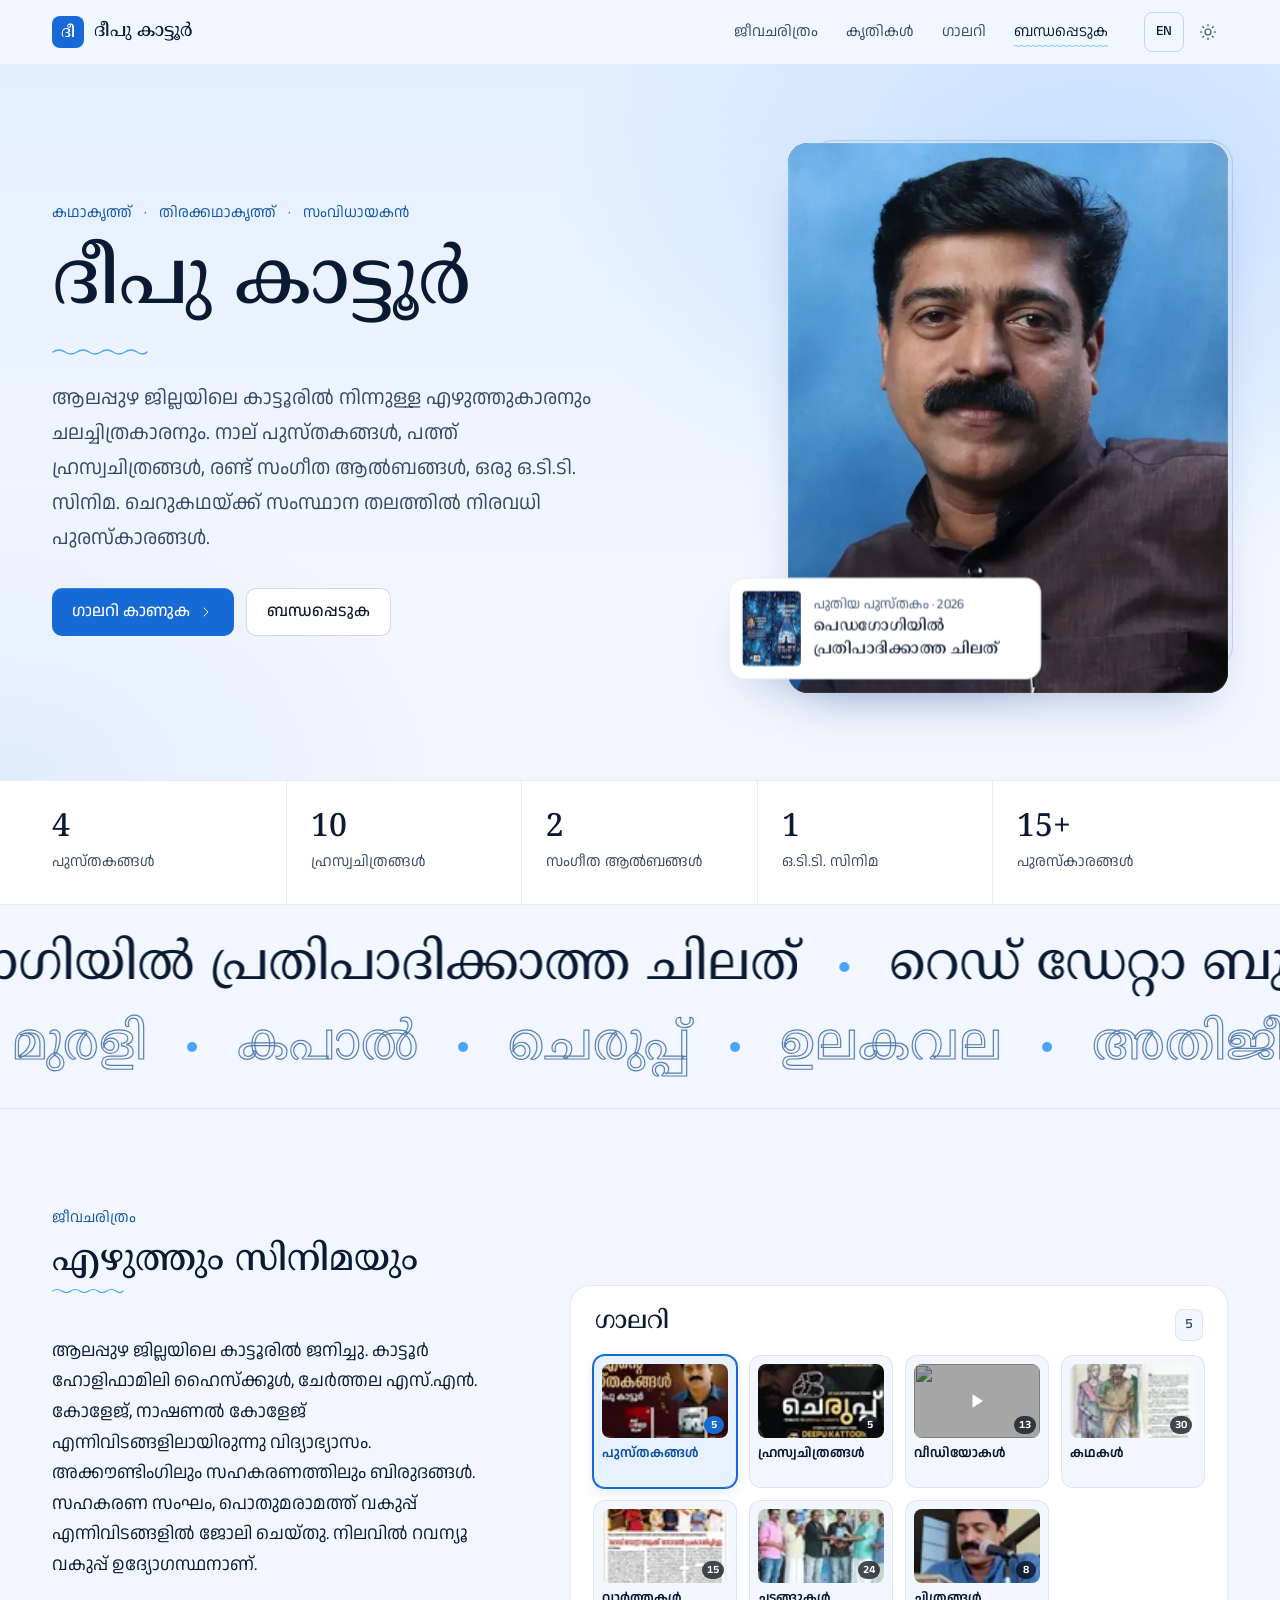
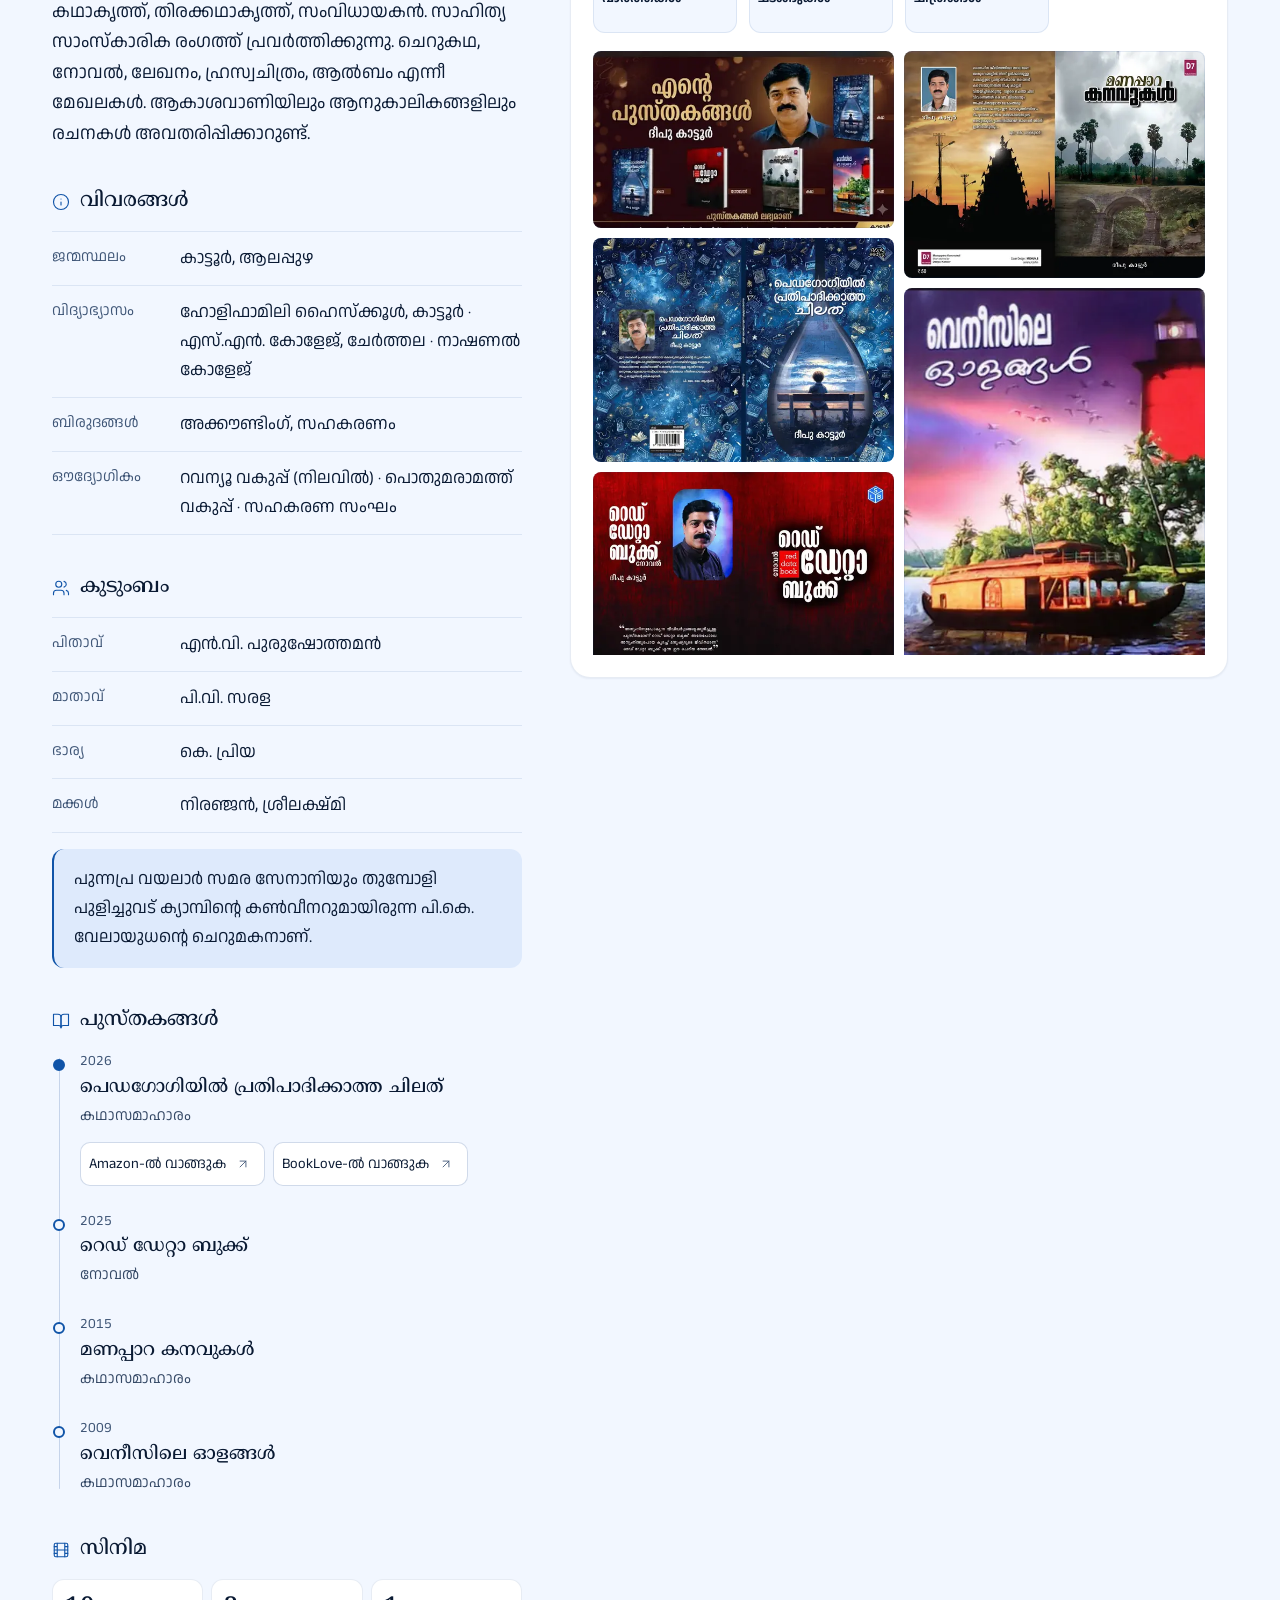
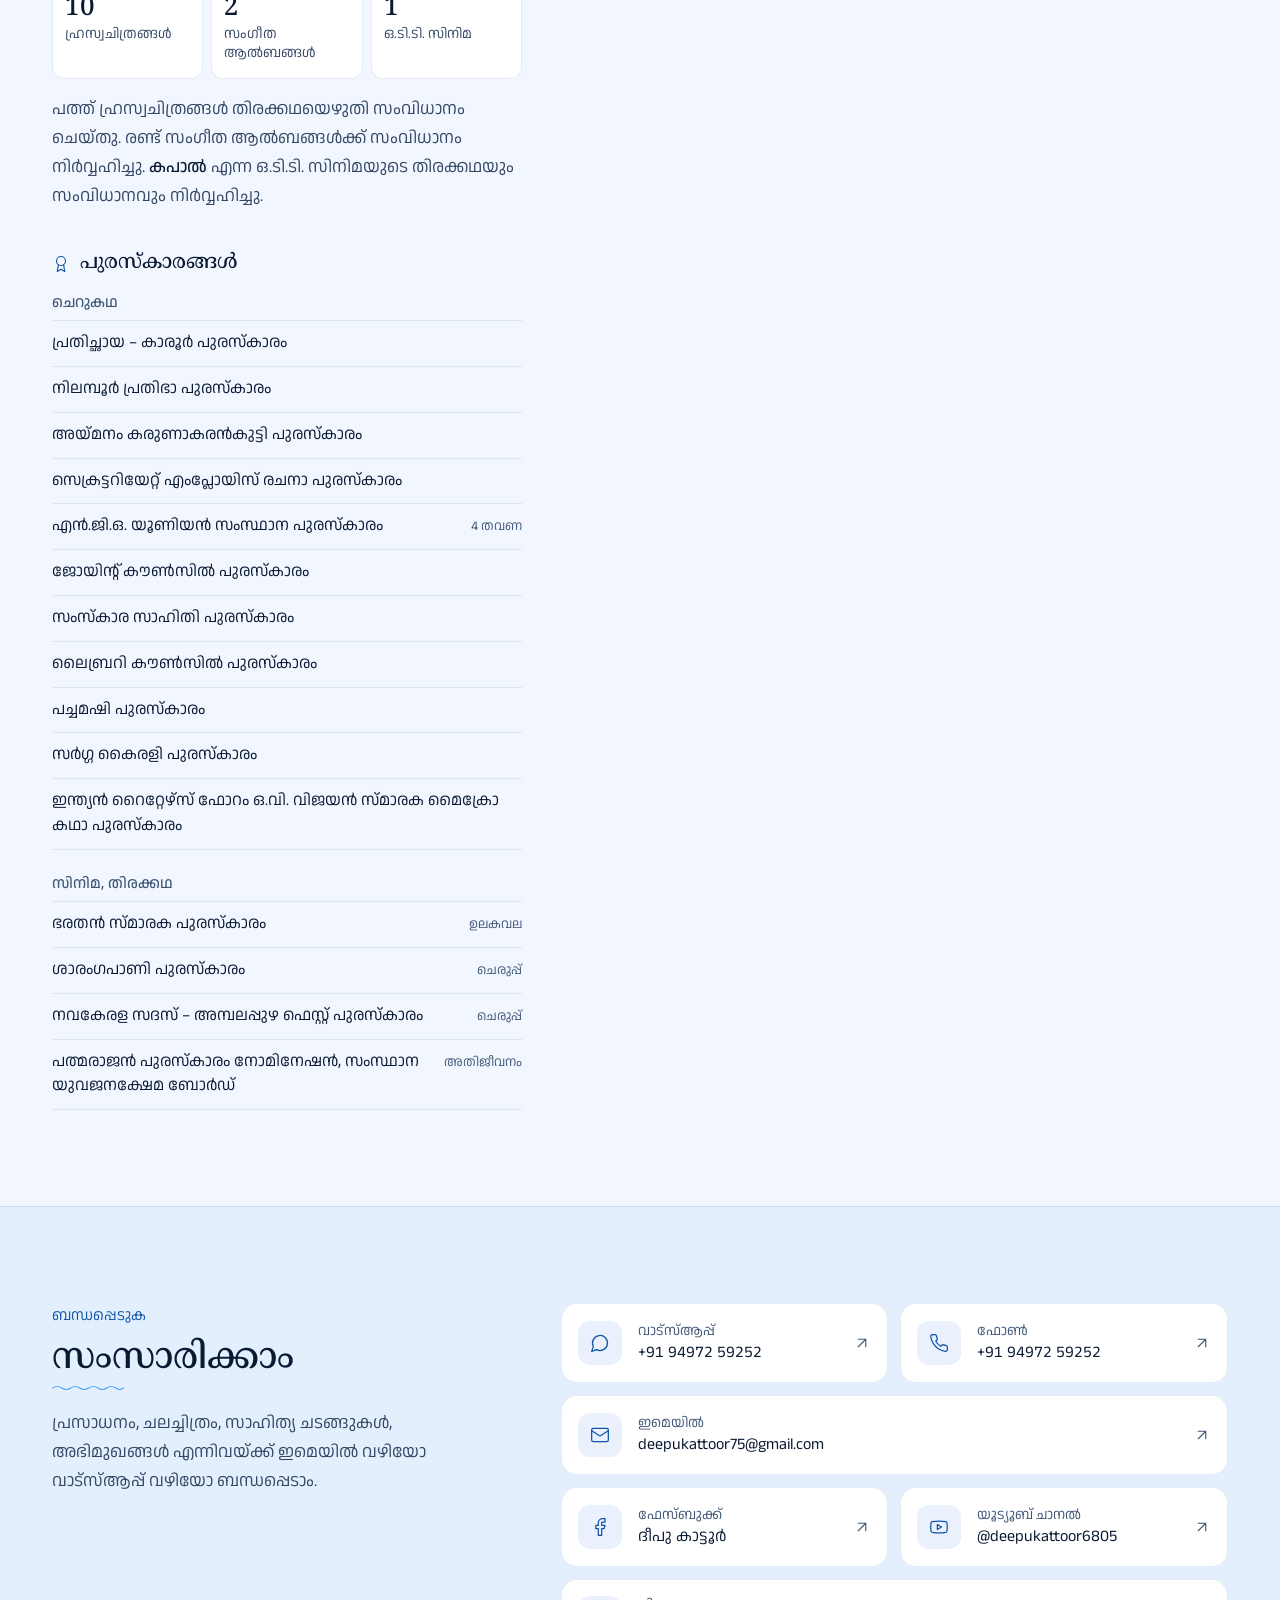
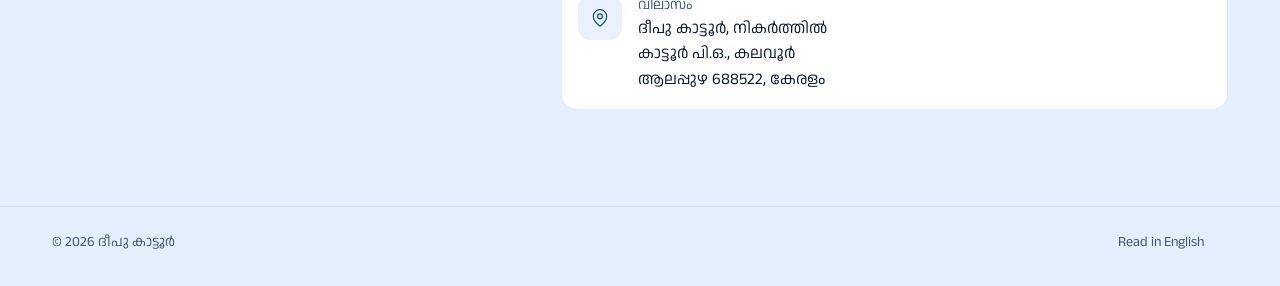
==== commit fa6c77be: "Enhance gallery folder cards with big visual albums and 2-column image masonry" ====
--- a/index.html
+++ b/index.html
@@ -382,89 +382,181 @@
 /* Gallery */
 .gallery {
   background: var(--card); border: 1px solid var(--line); border-radius: var(--r-xl);
-  padding: 16px; box-shadow: var(--shadow-sm);
-}
-@media (min-width: 768px) { .gallery { padding: 20px; } }
-.gallery__head { display: flex; align-items: baseline; justify-content: space-between; gap: 16px; padding: 4px 4px 16px; }
-.gallery__head h2 { font-size: 24px; }
-.gallery__count { color: var(--text-3); font-size: 14px; font-variant-numeric: tabular-nums; }
-
+  padding: 18px 16px; box-shadow: var(--shadow-sm); position: relative;
+}
+@media (min-width: 768px) { .gallery { padding: 22px; } }
+
+.gallery__head {
+  display: flex; align-items: baseline; justify-content: space-between; gap: 12px;
+  padding: 0 2px 14px;
+}
+.gallery__head h2 { font-size: 24px; line-height: 1.2; margin: 0; }
+.gallery__count {
+  color: var(--text-2); font-size: 14px; font-weight: 500; font-variant-numeric: tabular-nums;
+  padding: 3px 9px; background: var(--bg); border-radius: var(--r-sm); border: 1px solid var(--line);
+}
+
+/* Big Visual Folder Cards */
 .folders {
-  display: flex; gap: 8px; overflow-x: auto; scroll-snap-type: x proximity;
-  margin: 0 -16px; padding: 0 16px 12px; scrollbar-width: none;
+  display: flex; gap: 10px; overflow-x: auto; scroll-snap-type: x proximity;
+  margin: 0 -16px; padding: 2px 16px 16px; scrollbar-width: none;
+  -webkit-overflow-scrolling: touch;
 }
 .folders::-webkit-scrollbar { display: none; }
-@media (min-width: 768px) { .folders { margin: 0; padding: 0 0 16px; display: grid; grid-template-columns: repeat(auto-fill, minmax(150px, 1fr)); overflow: visible; } }
-@media (min-width: 1024px) { .folders { grid-template-columns: repeat(3, 1fr); } .folder { min-height: 48px; padding-right: 8px; font-size: 14.5px; } .folder__cover { width: 36px; height: 36px; } }
+@media (min-width: 768px) {
+  .folders {
+    margin: 0; padding: 0 0 18px; display: grid;
+    grid-template-columns: repeat(auto-fill, minmax(124px, 1fr)); gap: 12px; overflow: visible;
+  }
+}
+@media (min-width: 1024px) {
+  .folders { grid-template-columns: repeat(4, 1fr); }
+}
+
 .folder {
-  scroll-snap-align: start; flex: none;
-  display: flex; align-items: center; gap: 10px;
-  min-height: 52px; padding: 6px 14px 6px 6px; border-radius: var(--r-md);
-  border: 1px solid var(--line); background: var(--bg);
-  color: var(--text-2); font-size: 15px; line-height: 1.3; text-align: left;
-  transition: background-color var(--t-fast) var(--ease), border-color var(--t-fast) var(--ease), color var(--t-fast) var(--ease);
-}
-.folder:hover { color: var(--text); border-color: var(--line-strong); }
-.folder[aria-selected="true"] { background: var(--raised); color: var(--text); border-color: var(--accent-ink); }
+  scroll-snap-align: start; flex: 0 0 118px;
+  display: flex; flex-direction: column; padding: 8px;
+  border-radius: var(--r-md); border: 1.5px solid var(--line); background: var(--bg);
+  color: var(--text-2); cursor: pointer; text-align: center; position: relative;
+  transition: transform var(--t-fast) var(--ease), border-color var(--t-fast) var(--ease), background-color var(--t-fast) var(--ease), box-shadow var(--t-fast) var(--ease);
+}
+@media (min-width: 768px) { .folder { flex: none; } }
+.folder:hover {
+  border-color: var(--line-strong); background: var(--raised); transform: translateY(-2px);
+}
+.folder[aria-selected="true"] {
+  background: var(--raised); border-color: var(--accent); color: var(--text);
+  box-shadow: 0 4px 14px -2px rgba(37, 99, 235, 0.18), 0 0 0 1px var(--accent);
+}
+[data-theme="dark"] .folder[aria-selected="true"] {
+  border-color: var(--accent);
+  box-shadow: 0 4px 16px -2px rgba(74, 163, 255, 0.25), 0 0 0 1px var(--accent);
+}
+
+/* Folder Cover */
 .folder__cover {
-  width: 40px; height: 40px; border-radius: 6px; overflow: hidden; flex: none;
-  background: var(--raised); display: grid; place-items: center; color: var(--text-3);
-}
-.folder__cover img { width: 100%; height: 100%; object-fit: cover; }
-.folder small { display: block; font-size: 12px; color: var(--text-3); font-variant-numeric: tabular-nums; }
-
+  width: 100%; height: 74px; border-radius: 8px; overflow: hidden;
+  position: relative; background: var(--card); display: flex;
+  align-items: center; justify-content: center;
+}
+.folder__cover img {
+  width: 100%; height: 100%; object-fit: cover;
+  transition: transform var(--t-mid) var(--ease);
+}
+.folder:hover .folder__cover img { transform: scale(1.04); }
+.folder__cover--video .folder__play {
+  position: absolute; inset: 0; display: grid; place-items: center;
+  background: rgba(0, 0, 0, 0.35); color: #fff;
+}
+.folder__cover--video .folder__play .icon { width: 18px; height: 18px; }
+
+/* Floating count badge on folder cover */
+.folder__count {
+  position: absolute; bottom: 4px; right: 4px;
+  min-width: 20px; height: 18px; padding: 0 5px; border-radius: 999px;
+  font-size: 11px; font-weight: 600; font-variant-numeric: tabular-nums;
+  background: rgba(6, 10, 20, 0.72); color: #fff;
+  display: inline-flex; align-items: center; justify-content: center;
+  backdrop-filter: blur(4px);
+}
+.folder[aria-selected="true"] .folder__count {
+  background: var(--accent); color: var(--on-accent);
+}
+
+/* Folder Label */
+.folder__label {
+  font-size: 13.5px; font-weight: 600; line-height: 1.25;
+  margin-top: 7px; color: var(--text);
+  display: -webkit-box; -webkit-line-clamp: 2; -webkit-box-orient: vertical;
+  overflow: hidden; min-height: 34px;
+}
+.folder[aria-selected="true"] .folder__label {
+  color: var(--accent-ink);
+}
+
+/* Gallery Scroll Panels */
 .panel[hidden] { display: none; }
-.panel.is-entering .tile { animation: tileIn var(--t-slow) var(--ease) both; animation-delay: calc(var(--i, 0) * 40ms); }
+.panel.is-entering .tile {
+  animation: tileIn var(--t-slow) var(--ease) both;
+  animation-delay: calc(var(--i, 0) * 40ms);
+}
 @keyframes tileIn { from { opacity: 0; transform: translateY(8px); } to { opacity: 1; transform: none; } }
 
+/* Image Masonry Grid (User's preferred layout that is good at showing images) */
 .grid { columns: 2; column-gap: 8px; }
 @media (min-width: 560px) { .grid { columns: 3; column-gap: 10px; } }
-.gallery__scroll { }
+@media (min-width: 768px) { .grid { columns: 2; column-gap: 10px; } }
 @media (min-width: 1024px) {
-  .gallery__scroll { max-height: calc(100vh - var(--header-h) - 232px); overflow-y: auto; margin-right: -8px; padding-right: 8px; scrollbar-width: thin; scrollbar-color: var(--line-strong) transparent; }
-}
+  .gallery__scroll {
+    max-height: calc(100vh - var(--header-h) - 232px); overflow-y: auto;
+    margin-right: -8px; padding-right: 8px;
+    scrollbar-width: thin; scrollbar-color: var(--line-strong) transparent;
+  }
+}
+
 .tile {
   break-inside: avoid; margin-bottom: 8px; width: 100%;
-  display: block; position: relative; border-radius: var(--r-sm); overflow: hidden;
-  background: var(--raised);
+  display: block; position: relative; border-radius: var(--r-sm);
+  overflow: hidden; background: var(--raised); text-decoration: none;
 }
 @media (min-width: 560px) { .tile { margin-bottom: 10px; } }
-.tile img { width: 100%; height: auto; transition: transform var(--t-slow) var(--ease), opacity var(--t-mid) var(--ease); }
-.tile:hover img { transform: scale(1.03); }
+.tile img {
+  width: 100%; height: auto; display: block;
+  transition: transform var(--t-slow) var(--ease), opacity var(--t-mid) var(--ease);
+}
+.tile:hover img { transform: scale(1.025); }
 .tile::after {
   content: ""; position: absolute; inset: 0; border-radius: inherit;
   box-shadow: inset 0 0 0 1px var(--line);
   transition: box-shadow var(--t-fast) var(--ease);
 }
 .tile:hover::after { box-shadow: inset 0 0 0 1px var(--line-strong); }
-.tile.is-extra { display: none; }
-.panel.is-expanded .tile.is-extra { display: block; }
-.more { width: 100%; margin-top: 8px; }
-.panel.is-expanded .more { display: none; }
-@media (min-width: 1024px) { .tile.is-extra { display: block; } .more { display: none; } }
-
+
+.tile .zoom {
+  display: grid; place-items: center; position: absolute; right: 6px; bottom: 6px;
+  width: 28px; height: 28px; border-radius: 50%; background: rgba(0, 0, 0, 0.55);
+  color: #fff; opacity: 0; transform: scale(0.9);
+  transition: opacity var(--t-fast) var(--ease), transform var(--t-fast) var(--ease);
+}
+.tile:hover .zoom { opacity: 1; transform: scale(1); }
+.tile .zoom .icon { width: 14px; height: 14px; }
+
+/* Video Tiles */
 .video-tile { aspect-ratio: 16 / 9; }
 .video-tile img { height: 100%; object-fit: cover; }
+.video-tile .idx {
+  position: absolute; top: 8px; left: 8px; padding: 2px 7px; border-radius: 999px;
+  background: rgba(0, 0, 0, 0.65); color: #fff; font-size: 11px; font-weight: 600;
+  font-variant-numeric: tabular-nums; backdrop-filter: blur(4px);
+}
 .video-tile .play {
   position: absolute; inset: 0; display: grid; place-items: center;
 }
 .video-tile .play span {
-  width: 52px; height: 52px; border-radius: 50%; display: grid; place-items: center;
+  width: 44px; height: 44px; border-radius: 50%; display: grid; place-items: center;
   background: rgba(6, 10, 20, 0.66); color: #fff;
   transition: background-color var(--t-fast) var(--ease), transform var(--t-fast) var(--ease);
 }
-.video-tile:hover .play span { background: var(--accent); }
-.video-tile .play .icon { width: 20px; height: 20px; margin-left: 3px; }
+.video-tile:hover .play span { background: var(--accent); transform: scale(1.06); }
+.video-tile .play .icon { width: 18px; height: 18px; margin-left: 2px; }
 .video-tile figcaption {
-  position: absolute; left: 0; right: 0; bottom: 0; padding: 24px 12px 10px;
-  background: linear-gradient(transparent, rgba(6,10,20,0.78));
-  color: #fff; font-size: 14px; line-height: 1.4;
+  position: absolute; left: 0; right: 0; bottom: 0; padding: 20px 10px 8px;
+  background: linear-gradient(transparent, rgba(6,10,20,0.8));
+  color: #fff; font-size: 13px; line-height: 1.35;
 }
 .grid--video { columns: auto; display: grid; grid-template-columns: 1fr; gap: 10px; }
 .grid--video .tile { margin: 0; }
 @media (min-width: 560px) { .grid--video { grid-template-columns: 1fr 1fr; } }
-.panel:not(.is-expanded) .grid--video .tile.is-extra { display: none; }
-@media (min-width: 1024px) { .panel:not(.is-expanded) .grid--video .tile.is-extra { display: block; } }
+
+.tile.is-extra { display: none; }
+.panel.is-expanded .tile.is-extra { display: block; }
+.more { width: 100%; margin-top: 10px; }
+.panel.is-expanded .more { display: none; }
+@media (min-width: 1024px) {
+  .tile.is-extra { display: block; }
+  .more { display: none; }
+  .panel:not(.is-expanded) .grid--video .tile.is-extra { display: block; }
+}
 
 .empty {
   padding: 40px 20px; text-align: center; border: 1px dashed var(--line-strong);
@@ -992,8 +1084,11 @@
       </article>
       
 <section class="gallery reveal reveal--scale" id="gallery" aria-labelledby="gallery-title">
-  <div class="gallery__head"><h2 id="gallery-title">ഗാലറി</h2><span class="gallery__count num">5</span></div>
-  <div class="folders" role="tablist" aria-label="ഗാലറി"><button type="button" class="folder" role="tab" id="tab-books" aria-controls="panel-books" aria-selected="true" tabindex="0"><span class="folder__cover"><img src="Assets/img/books/thumb/cover.webp" width="40" height="40" alt="" loading="lazy" decoding="async"></span><span>പുസ്തകങ്ങൾ<small class="num">5</small></span></button><button type="button" class="folder" role="tab" id="tab-films" aria-controls="panel-films" aria-selected="false" tabindex="-1"><span class="folder__cover"><img src="Assets/img/films/thumb/cover.webp" width="40" height="40" alt="" loading="lazy" decoding="async"></span><span>ഹ്രസ്വചിത്രങ്ങൾ<small class="num">5</small></span></button><button type="button" class="folder" role="tab" id="tab-videos" aria-controls="panel-videos" aria-selected="false" tabindex="-1"><span class="folder__cover folder__cover--video"><img src="https://i.ytimg.com/vi/O4Xa52V6V5k/mqdefault.jpg" width="40" height="40" alt="" loading="lazy" decoding="async"><span class="folder__play"><svg class="icon icon--fill" aria-hidden="true"><use href="#i-play"/></svg></span></span><span>വീഡിയോകൾ<small class="num">13</small></span></button><button type="button" class="folder" role="tab" id="tab-stories" aria-controls="panel-stories" aria-selected="false" tabindex="-1"><span class="folder__cover"><img src="Assets/img/stories/thumb/cover.webp" width="40" height="40" alt="" loading="lazy" decoding="async"></span><span>കഥകൾ<small class="num">30</small></span></button><button type="button" class="folder" role="tab" id="tab-news" aria-controls="panel-news" aria-selected="false" tabindex="-1"><span class="folder__cover"><img src="Assets/img/news/thumb/cover.webp" width="40" height="40" alt="" loading="lazy" decoding="async"></span><span>വാർത്തകൾ<small class="num">15</small></span></button><button type="button" class="folder" role="tab" id="tab-functions" aria-controls="panel-functions" aria-selected="false" tabindex="-1"><span class="folder__cover"><img src="Assets/img/functions/thumb/cover.webp" width="40" height="40" alt="" loading="lazy" decoding="async"></span><span>ചടങ്ങുകൾ<small class="num">24</small></span></button><button type="button" class="folder" role="tab" id="tab-photos" aria-controls="panel-photos" aria-selected="false" tabindex="-1"><span class="folder__cover"><img src="Assets/img/photos/thumb/cover.webp" width="40" height="40" alt="" loading="lazy" decoding="async"></span><span>ചിത്രങ്ങൾ<small class="num">8</small></span></button></div>
+  <div class="gallery__head">
+    <h2 id="gallery-title">ഗാലറി</h2>
+    <span class="gallery__count num" id="gallery-count">5</span>
+  </div>
+  <div class="folders" role="tablist" aria-label="ഗാലറി"><button type="button" class="folder" role="tab" id="tab-books" aria-controls="panel-books" aria-selected="true" tabindex="0"><span class="folder__cover"><img src="Assets/img/books/thumb/cover.webp" width="120" height="74" alt="" loading="lazy" decoding="async"><small class="folder__count num">5</small></span><span class="folder__label">പുസ്തകങ്ങൾ</span></button><button type="button" class="folder" role="tab" id="tab-films" aria-controls="panel-films" aria-selected="false" tabindex="-1"><span class="folder__cover"><img src="Assets/img/films/thumb/cover.webp" width="120" height="74" alt="" loading="lazy" decoding="async"><small class="folder__count num">5</small></span><span class="folder__label">ഹ്രസ്വചിത്രങ്ങൾ</span></button><button type="button" class="folder" role="tab" id="tab-videos" aria-controls="panel-videos" aria-selected="false" tabindex="-1"><span class="folder__cover folder__cover--video"><img src="https://i.ytimg.com/vi/O4Xa52V6V5k/mqdefault.jpg" width="120" height="74" alt="" loading="lazy" decoding="async"><span class="folder__play"><svg class="icon icon--fill" aria-hidden="true"><use href="#i-play"/></svg></span><small class="folder__count num">13</small></span><span class="folder__label">വീഡിയോകൾ</span></button><button type="button" class="folder" role="tab" id="tab-stories" aria-controls="panel-stories" aria-selected="false" tabindex="-1"><span class="folder__cover"><img src="Assets/img/stories/thumb/cover.webp" width="120" height="74" alt="" loading="lazy" decoding="async"><small class="folder__count num">30</small></span><span class="folder__label">കഥകൾ</span></button><button type="button" class="folder" role="tab" id="tab-news" aria-controls="panel-news" aria-selected="false" tabindex="-1"><span class="folder__cover"><img src="Assets/img/news/thumb/cover.webp" width="120" height="74" alt="" loading="lazy" decoding="async"><small class="folder__count num">15</small></span><span class="folder__label">വാർത്തകൾ</span></button><button type="button" class="folder" role="tab" id="tab-functions" aria-controls="panel-functions" aria-selected="false" tabindex="-1"><span class="folder__cover"><img src="Assets/img/functions/thumb/cover.webp" width="120" height="74" alt="" loading="lazy" decoding="async"><small class="folder__count num">24</small></span><span class="folder__label">ചടങ്ങുകൾ</span></button><button type="button" class="folder" role="tab" id="tab-photos" aria-controls="panel-photos" aria-selected="false" tabindex="-1"><span class="folder__cover"><img src="Assets/img/photos/thumb/cover.webp" width="120" height="74" alt="" loading="lazy" decoding="async"><small class="folder__count num">8</small></span><span class="folder__label">ചിത്രങ്ങൾ</span></button></div>
   <div class="gallery__scroll"><div class="panel" id="panel-books" role="tabpanel" aria-labelledby="tab-books"><div class="grid"><a class="tile" href="Assets/img/books/01.webp" data-cap="എന്റെ പുസ്തകങ്ങൾ"><img src="Assets/img/books/thumb/01.webp" width="560" height="329" alt="ദീപു കാട്ടൂർ — എന്റെ പുസ്തകങ്ങൾ" loading="lazy" decoding="async"><span class="zoom"><svg class="icon" aria-hidden="true"><use href="#i-zoom"/></svg></span></a><a class="tile" href="Assets/img/books/02.webp" data-cap="പെഡഗോഗിയിൽ പ്രതിപാദിക്കാത്ത ചിലത് — കഥാസമാഹാരം, 2026"><img src="Assets/img/books/thumb/02.webp" width="560" height="417" alt="ദീപു കാട്ടൂർ — പെഡഗോഗിയിൽ പ്രതിപാദിക്കാത്ത ചിലത് — കഥാസമാഹാരം, 2026" loading="lazy" decoding="async"><span class="zoom"><svg class="icon" aria-hidden="true"><use href="#i-zoom"/></svg></span></a><a class="tile" href="Assets/img/books/03.webp" data-cap="റെഡ് ഡേറ്റാ ബുക്ക് — നോവൽ, 2025"><img src="Assets/img/books/thumb/03.webp" width="560" height="430" alt="ദീപു കാട്ടൂർ — റെഡ് ഡേറ്റാ ബുക്ക് — നോവൽ, 2025" loading="lazy" decoding="async"><span class="zoom"><svg class="icon" aria-hidden="true"><use href="#i-zoom"/></svg></span></a><a class="tile" href="Assets/img/books/04.webp" data-cap="മണപ്പാറ കനവുകൾ — കഥാസമാഹാരം, 2015"><img src="Assets/img/books/thumb/04.webp" width="560" height="421" alt="ദീപു കാട്ടൂർ — മണപ്പാറ കനവുകൾ — കഥാസമാഹാരം, 2015" loading="lazy" decoding="async"><span class="zoom"><svg class="icon" aria-hidden="true"><use href="#i-zoom"/></svg></span></a><a class="tile" href="Assets/img/books/05.webp" data-cap="വെനീസിലെ ഓളങ്ങൾ — കഥാസമാഹാരം, 2009"><img src="Assets/img/books/thumb/05.webp" width="392" height="560" alt="ദീപു കാട്ടൂർ — വെനീസിലെ ഓളങ്ങൾ — കഥാസമാഹാരം, 2009" loading="lazy" decoding="async"><span class="zoom"><svg class="icon" aria-hidden="true"><use href="#i-zoom"/></svg></span></a></div></div><div class="panel" id="panel-films" role="tabpanel" aria-labelledby="tab-films" hidden><div class="grid"><a class="tile" href="Assets/img/films/01.webp" data-cap="ചെരുപ്പ് — ഹ്രസ്വചിത്രം"><img src="Assets/img/films/thumb/01.webp" width="560" height="314" alt="ദീപു കാട്ടൂർ — ചെരുപ്പ് — ഹ്രസ്വചിത്രം" loading="lazy" decoding="async"><span class="zoom"><svg class="icon" aria-hidden="true"><use href="#i-zoom"/></svg></span></a><a class="tile" href="Assets/img/films/02.webp" data-cap="കപാൽ — ഒ.ടി.ടി. സിനിമ"><img src="Assets/img/films/thumb/02.webp" width="560" height="315" alt="ദീപു കാട്ടൂർ — കപാൽ — ഒ.ടി.ടി. സിനിമ" loading="lazy" decoding="async"><span class="zoom"><svg class="icon" aria-hidden="true"><use href="#i-zoom"/></svg></span></a><a class="tile" href="Assets/img/films/03.webp" data-cap="അനുരാഗ മുരളി — സംഗീത ആൽബം"><img src="Assets/img/films/thumb/03.webp" width="342" height="560" alt="ദീപു കാട്ടൂർ — അനുരാഗ മുരളി — സംഗീത ആൽബം" loading="lazy" decoding="async"><span class="zoom"><svg class="icon" aria-hidden="true"><use href="#i-zoom"/></svg></span></a><a class="tile" href="Assets/img/films/04.webp" data-cap="എങ്കിലുമെൻ്റെ പിള്ളേച്ചാ — ഹ്രസ്വചിത്രം"><img src="Assets/img/films/thumb/04.webp" width="383" height="560" alt="ദീപു കാട്ടൂർ — എങ്കിലുമെൻ്റെ പിള്ളേച്ചാ — ഹ്രസ്വചിത്രം" loading="lazy" decoding="async"><span class="zoom"><svg class="icon" aria-hidden="true"><use href="#i-zoom"/></svg></span></a><a class="tile" href="Assets/img/films/05.webp" data-cap="സി.ആർ.വി. 2 — ഹ്രസ്വചിത്രം"><img src="Assets/img/films/thumb/05.webp" width="383" height="560" alt="ദീപു കാട്ടൂർ — സി.ആർ.വി. 2 — ഹ്രസ്വചിത്രം" loading="lazy" decoding="async"><span class="zoom"><svg class="icon" aria-hidden="true"><use href="#i-zoom"/></svg></span></a></div></div><div class="panel" id="panel-videos" role="tabpanel" aria-labelledby="tab-videos" hidden><div class="grid grid--video"><a class="tile video-tile" href="https://youtu.be/O4Xa52V6V5k" data-yt="O4Xa52V6V5k" data-cap="ചെരുപ്പ് — ഹ്രസ്വചിത്രം"><img src="https://i.ytimg.com/vi/O4Xa52V6V5k/mqdefault.jpg" width="320" height="180" alt="ചെരുപ്പ് — ഹ്രസ്വചിത്രം" loading="lazy" decoding="async"><span class="idx">1</span><span class="play"><span><svg class="icon icon--fill" aria-hidden="true"><use href="#i-play"/></svg></span></span><figcaption>ചെരുപ്പ് — ഹ്രസ്വചിത്രം</figcaption></a><a class="tile video-tile" href="https://youtu.be/SOXmx7TgZzg" data-yt="SOXmx7TgZzg" data-cap="കപാൽ — ഭാഗം 1"><img src="https://i.ytimg.com/vi/SOXmx7TgZzg/mqdefault.jpg" width="320" height="180" alt="കപാൽ — ഭാഗം 1" loading="lazy" decoding="async"><span class="idx">2</span><span class="play"><span><svg class="icon icon--fill" aria-hidden="true"><use href="#i-play"/></svg></span></span><figcaption>കപാൽ — ഭാഗം 1</figcaption></a><a class="tile video-tile" href="https://youtu.be/PHhEsIt6kow" data-yt="PHhEsIt6kow" data-cap="കപാൽ — ഭാഗം 2"><img src="https://i.ytimg.com/vi/PHhEsIt6kow/mqdefault.jpg" width="320" height="180" alt="കപാൽ — ഭാഗം 2" loading="lazy" decoding="async"><span class="idx">3</span><span class="play"><span><svg class="icon icon--fill" aria-hidden="true"><use href="#i-play"/></svg></span></span><figcaption>കപാൽ — ഭാഗം 2</figcaption></a><a class="tile video-tile" href="https://youtu.be/tixmJTcneXM" data-yt="tixmJTcneXM" data-cap="കപാൽ — ഭാഗം 3"><img src="https://i.ytimg.com/vi/tixmJTcneXM/mqdefault.jpg" width="320" height="180" alt="കപാൽ — ഭാഗം 3" loading="lazy" decoding="async"><span class="idx">4</span><span class="play"><span><svg class="icon icon--fill" aria-hidden="true"><use href="#i-play"/></svg></span></span><figcaption>കപാൽ — ഭാഗം 3</figcaption></a><a class="tile video-tile" href="https://youtu.be/VuDY7qmmoNM" data-yt="VuDY7qmmoNM" data-cap="എങ്കിലുമെൻ്റെ പിള്ളേച്ചാ — ഹ്രസ്വചിത്രം"><img src="https://i.ytimg.com/vi/VuDY7qmmoNM/mqdefault.jpg" width="320" height="180" alt="എങ്കിലുമെൻ്റെ പിള്ളേച്ചാ — ഹ്രസ്വചിത്രം" loading="lazy" decoding="async"><span class="idx">5</span><span class="play"><span><svg class="icon icon--fill" aria-hidden="true"><use href="#i-play"/></svg></span></span><figcaption>എങ്കിലുമെൻ്റെ പിള്ളേച്ചാ — ഹ്രസ്വചിത്രം</figcaption></a><a class="tile video-tile" href="https://youtu.be/fKNKuZrQRIA" data-yt="fKNKuZrQRIA" data-cap="സി.ആർ.വി. 2 — ഹ്രസ്വചിത്രം"><img src="https://i.ytimg.com/vi/fKNKuZrQRIA/mqdefault.jpg" width="320" height="180" alt="സി.ആർ.വി. 2 — ഹ്രസ്വചിത്രം" loading="lazy" decoding="async"><span class="idx">6</span><span class="play"><span><svg class="icon icon--fill" aria-hidden="true"><use href="#i-play"/></svg></span></span><figcaption>സി.ആർ.വി. 2 — ഹ്രസ്വചിത്രം</figcaption></a><a class="tile video-tile is-extra" href="https://youtu.be/By4S4eKZM00" data-yt="By4S4eKZM00" data-cap="ഉലകവല — ഹ്രസ്വചിത്രം"><img src="https://i.ytimg.com/vi/By4S4eKZM00/mqdefault.jpg" width="320" height="180" alt="ഉലകവല — ഹ്രസ്വചിത്രം" loading="lazy" decoding="async"><span class="idx">7</span><span class="play"><span><svg class="icon icon--fill" aria-hidden="true"><use href="#i-play"/></svg></span></span><figcaption>ഉലകവല — ഹ്രസ്വചിത്രം</figcaption></a><a class="tile video-tile is-extra" href="https://youtu.be/NxUAgEMrBKY" data-yt="NxUAgEMrBKY" data-cap="അതിജീവനം — ഹ്രസ്വചിത്രം · കഥ, തിരക്കഥ: ദീപു കാട്ടൂർ · സംവിധാനം: അരുൺ ജെ."><img src="https://i.ytimg.com/vi/NxUAgEMrBKY/mqdefault.jpg" width="320" height="180" alt="അതിജീവനം — ഹ്രസ്വചിത്രം · കഥ, തിരക്കഥ: ദീപു കാട്ടൂർ · സംവിധാനം: അരുൺ ജെ." loading="lazy" decoding="async"><span class="idx">8</span><span class="play"><span><svg class="icon icon--fill" aria-hidden="true"><use href="#i-play"/></svg></span></span><figcaption>അതിജീവനം — ഹ്രസ്വചിത്രം · കഥ, തിരക്കഥ: ദീപു കാട്ടൂർ · സംവിധാനം: അരുൺ ജെ.</figcaption></a><a class="tile video-tile is-extra" href="https://youtu.be/9ErmwflnWQQ" data-yt="9ErmwflnWQQ" data-cap="ഒരു ലോക്ക്ഡൗൺ കാലം"><img src="https://i.ytimg.com/vi/9ErmwflnWQQ/mqdefault.jpg" width="320" height="180" alt="ഒരു ലോക്ക്ഡൗൺ കാലം" loading="lazy" decoding="async"><span class="idx">9</span><span class="play"><span><svg class="icon icon--fill" aria-hidden="true"><use href="#i-play"/></svg></span></span><figcaption>ഒരു ലോക്ക്ഡൗൺ കാലം</figcaption></a><a class="tile video-tile is-extra" href="https://youtu.be/1xCqA13ohTc" data-yt="1xCqA13ohTc" data-cap="അന്യം — ഹ്രസ്വചിത്രം"><img src="https://i.ytimg.com/vi/1xCqA13ohTc/mqdefault.jpg" width="320" height="180" alt="അന്യം — ഹ്രസ്വചിത്രം" loading="lazy" decoding="async"><span class="idx">10</span><span class="play"><span><svg class="icon icon--fill" aria-hidden="true"><use href="#i-play"/></svg></span></span><figcaption>അന്യം — ഹ്രസ്വചിത്രം</figcaption></a><a class="tile video-tile is-extra" href="https://youtu.be/HcuflF_oais" data-yt="HcuflF_oais" data-cap="നക്ഷത്രക്കണ്ണുള്ള പെണ്ണേ — ഗാനം"><img src="https://i.ytimg.com/vi/HcuflF_oais/mqdefault.jpg" width="320" height="180" alt="നക്ഷത്രക്കണ്ണുള്ള പെണ്ണേ — ഗാനം" loading="lazy" decoding="async"><span class="idx">11</span><span class="play"><span><svg class="icon icon--fill" aria-hidden="true"><use href="#i-play"/></svg></span></span><figcaption>നക്ഷത്രക്കണ്ണുള്ള പെണ്ണേ — ഗാനം</figcaption></a><a class="tile video-tile is-extra" href="https://youtu.be/zwv7tVms3qw" data-yt="zwv7tVms3qw" data-cap="അനുരാഗ മുരളി — സംഗീത ആൽബം · മധു കാവുങ്കൽ, രാജേഷ് ചേർത്തല"><img src="https://i.ytimg.com/vi/zwv7tVms3qw/mqdefault.jpg" width="320" height="180" alt="അനുരാഗ മുരളി — സംഗീത ആൽബം · മധു കാവുങ്കൽ, രാജേഷ് ചേർത്തല" loading="lazy" decoding="async"><span class="idx">12</span><span class="play"><span><svg class="icon icon--fill" aria-hidden="true"><use href="#i-play"/></svg></span></span><figcaption>അനുരാഗ മുരളി — സംഗീത ആൽബം · മധു കാവുങ്കൽ, രാജേഷ് ചേർത്തല</figcaption></a><a class="tile video-tile is-extra" href="https://youtu.be/HWlL-S8cJeM" data-yt="HWlL-S8cJeM" data-cap="വായനദിന സന്ദേശം — ദീപു കാട്ടൂർ"><img src="https://i.ytimg.com/vi/HWlL-S8cJeM/mqdefault.jpg" width="320" height="180" alt="വായനദിന സന്ദേശം — ദീപു കാട്ടൂർ" loading="lazy" decoding="async"><span class="idx">13</span><span class="play"><span><svg class="icon icon--fill" aria-hidden="true"><use href="#i-play"/></svg></span></span><figcaption>വായനദിന സന്ദേശം — ദീപു കാട്ടൂർ</figcaption></a></div><button type="button" class="btn btn--ghost more">എല്ലാം കാണുക <span class="num">(13)</span></button></div><div class="panel" id="panel-stories" role="tabpanel" aria-labelledby="tab-stories" hidden><div class="grid"><a class="tile" href="Assets/img/stories/01.webp" data-cap="ആനുകാലികത്തിൽ പ്രസിദ്ധീകരിച്ച കഥ 1"><img src="Assets/img/stories/thumb/01.webp" width="398" height="560" alt="ദീപു കാട്ടൂർ — ആനുകാലികത്തിൽ പ്രസിദ്ധീകരിച്ച കഥ 1" loading="lazy" decoding="async"><span class="zoom"><svg class="icon" aria-hidden="true"><use href="#i-zoom"/></svg></span></a><a class="tile" href="Assets/img/stories/02.webp" data-cap="ആനുകാലികത്തിൽ പ്രസിദ്ധീകരിച്ച കഥ 2"><img src="Assets/img/stories/thumb/02.webp" width="387" height="560" alt="ദീപു കാട്ടൂർ — ആനുകാലികത്തിൽ പ്രസിദ്ധീകരിച്ച കഥ 2" loading="lazy" decoding="async"><span class="zoom"><svg class="icon" aria-hidden="true"><use href="#i-zoom"/></svg></span></a><a class="tile" href="Assets/img/stories/03.webp" data-cap="ആനുകാലികത്തിൽ പ്രസിദ്ധീകരിച്ച കഥ 3"><img src="Assets/img/stories/thumb/03.webp" width="343" height="560" alt="ദീപു കാട്ടൂർ — ആനുകാലികത്തിൽ പ്രസിദ്ധീകരിച്ച കഥ 3" loading="lazy" decoding="async"><span class="zoom"><svg class="icon" aria-hidden="true"><use href="#i-zoom"/></svg></span></a><a class="tile" href="Assets/img/stories/04.webp" data-cap="ആനുകാലികത്തിൽ പ്രസിദ്ധീകരിച്ച കഥ 4"><img src="Assets/img/stories/thumb/04.webp" width="313" height="560" alt="ദീപു കാട്ടൂർ — ആനുകാലികത്തിൽ പ്രസിദ്ധീകരിച്ച കഥ 4" loading="lazy" decoding="async"><span class="zoom"><svg class="icon" aria-hidden="true"><use href="#i-zoom"/></svg></span></a><a class="tile" href="Assets/img/stories/05.webp" data-cap="ആനുകാലികത്തിൽ പ്രസിദ്ധീകരിച്ച കഥ 5"><img src="Assets/img/stories/thumb/05.webp" width="340" height="560" alt="ദീപു കാട്ടൂർ — ആനുകാലികത്തിൽ പ്രസിദ്ധീകരിച്ച കഥ 5" loading="lazy" decoding="async"><span class="zoom"><svg class="icon" aria-hidden="true"><use href="#i-zoom"/></svg></span></a><a class="tile" href="Assets/img/stories/06.webp" data-cap="ആനുകാലികത്തിൽ പ്രസിദ്ധീകരിച്ച കഥ 6"><img src="Assets/img/stories/thumb/06.webp" width="329" height="560" alt="ദീപു കാട്ടൂർ — ആനുകാലികത്തിൽ പ്രസിദ്ധീകരിച്ച കഥ 6" loading="lazy" decoding="async"><span class="zoom"><svg class="icon" aria-hidden="true"><use href="#i-zoom"/></svg></span></a><a class="tile is-extra" href="Assets/img/stories/07.webp" data-cap="ആനുകാലികത്തിൽ പ്രസിദ്ധീകരിച്ച കഥ 7"><img src="Assets/img/stories/thumb/07.webp" width="410" height="560" alt="ദീപു കാട്ടൂർ — ആനുകാലികത്തിൽ പ്രസിദ്ധീകരിച്ച കഥ 7" loading="lazy" decoding="async"><span class="zoom"><svg class="icon" aria-hidden="true"><use href="#i-zoom"/></svg></span></a><a class="tile is-extra" href="Assets/img/stories/08.webp" data-cap="ആനുകാലികത്തിൽ പ്രസിദ്ധീകരിച്ച കഥ 8"><img src="Assets/img/stories/thumb/08.webp" width="404" height="560" alt="ദീപു കാട്ടൂർ — ആനുകാലികത്തിൽ പ്രസിദ്ധീകരിച്ച കഥ 8" loading="lazy" decoding="async"><span class="zoom"><svg class="icon" aria-hidden="true"><use href="#i-zoom"/></svg></span></a><a class="tile is-extra" href="Assets/img/stories/09.webp" data-cap="ആനുകാലികത്തിൽ പ്രസിദ്ധീകരിച്ച കഥ 9"><img src="Assets/img/stories/thumb/09.webp" width="372" height="560" alt="ദീപു കാട്ടൂർ — ആനുകാലികത്തിൽ പ്രസിദ്ധീകരിച്ച കഥ 9" loading="lazy" decoding="async"><span class="zoom"><svg class="icon" aria-hidden="true"><use href="#i-zoom"/></svg></span></a><a class="tile is-extra" href="Assets/img/stories/10.webp" data-cap="ആനുകാലികത്തിൽ പ്രസിദ്ധീകരിച്ച കഥ 10"><img src="Assets/img/stories/thumb/10.webp" width="351" height="560" alt="ദീപു കാട്ടൂർ — ആനുകാലികത്തിൽ പ്രസിദ്ധീകരിച്ച കഥ 10" loading="lazy" decoding="async"><span class="zoom"><svg class="icon" aria-hidden="true"><use href="#i-zoom"/></svg></span></a><a class="tile is-extra" href="Assets/img/stories/11.webp" data-cap="ആനുകാലികത്തിൽ പ്രസിദ്ധീകരിച്ച കഥ 11"><img src="Assets/img/stories/thumb/11.webp" width="311" height="560" alt="ദീപു കാട്ടൂർ — ആനുകാലികത്തിൽ പ്രസിദ്ധീകരിച്ച കഥ 11" loading="lazy" decoding="async"><span class="zoom"><svg class="icon" aria-hidden="true"><use href="#i-zoom"/></svg></span></a><a class="tile is-extra" href="Assets/img/stories/12.webp" data-cap="ആനുകാലികത്തിൽ പ്രസിദ്ധീകരിച്ച കഥ 12"><img src="Assets/img/stories/thumb/12.webp" width="357" height="560" alt="ദീപു കാട്ടൂർ — ആനുകാലികത്തിൽ പ്രസിദ്ധീകരിച്ച കഥ 12" loading="lazy" decoding="async"><span class="zoom"><svg class="icon" aria-hidden="true"><use href="#i-zoom"/></svg></span></a><a class="tile is-extra" href="Assets/img/stories/13.webp" data-cap="ആനുകാലികത്തിൽ പ്രസിദ്ധീകരിച്ച കഥ 13"><img src="Assets/img/stories/thumb/13.webp" width="334" height="560" alt="ദീപു കാട്ടൂർ — ആനുകാലികത്തിൽ പ്രസിദ്ധീകരിച്ച കഥ 13" loading="lazy" decoding="async"><span class="zoom"><svg class="icon" aria-hidden="true"><use href="#i-zoom"/></svg></span></a><a class="tile is-extra" href="Assets/img/stories/14.webp" data-cap="ആനുകാലികത്തിൽ പ്രസിദ്ധീകരിച്ച കഥ 14"><img src="Assets/img/stories/thumb/14.webp" width="331" height="560" alt="ദീപു കാട്ടൂർ — ആനുകാലികത്തിൽ പ്രസിദ്ധീകരിച്ച കഥ 14" loading="lazy" decoding="async"><span class="zoom"><svg class="icon" aria-hidden="true"><use href="#i-zoom"/></svg></span></a><a class="tile is-extra" href="Assets/img/stories/15.webp" data-cap="ആനുകാലികത്തിൽ പ്രസിദ്ധീകരിച്ച കഥ 15"><img src="Assets/img/stories/thumb/15.webp" width="287" height="560" alt="ദീപു കാട്ടൂർ — ആനുകാലികത്തിൽ പ്രസിദ്ധീകരിച്ച കഥ 15" loading="lazy" decoding="async"><span class="zoom"><svg class="icon" aria-hidden="true"><use href="#i-zoom"/></svg></span></a><a class="tile is-extra" href="Assets/img/stories/16.webp" data-cap="ആനുകാലികത്തിൽ പ്രസിദ്ധീകരിച്ച കഥ 16"><img src="Assets/img/stories/thumb/16.webp" width="362" height="560" alt="ദീപു കാട്ടൂർ — ആനുകാലികത്തിൽ പ്രസിദ്ധീകരിച്ച കഥ 16" loading="lazy" decoding="async"><span class="zoom"><svg class="icon" aria-hidden="true"><use href="#i-zoom"/></svg></span></a><a class="tile is-extra" href="Assets/img/stories/17.webp" data-cap="ആനുകാലികത്തിൽ പ്രസിദ്ധീകരിച്ച കഥ 17"><img src="Assets/img/stories/thumb/17.webp" width="398" height="560" alt="ദീപു കാട്ടൂർ — ആനുകാലികത്തിൽ പ്രസിദ്ധീകരിച്ച കഥ 17" loading="lazy" decoding="async"><span class="zoom"><svg class="icon" aria-hidden="true"><use href="#i-zoom"/></svg></span></a><a class="tile is-extra" href="Assets/img/stories/18.webp" data-cap="ആനുകാലികത്തിൽ പ്രസിദ്ധീകരിച്ച കഥ 18"><img src="Assets/img/stories/thumb/18.webp" width="393" height="560" alt="ദീപു കാട്ടൂർ — ആനുകാലികത്തിൽ പ്രസിദ്ധീകരിച്ച കഥ 18" loading="lazy" decoding="async"><span class="zoom"><svg class="icon" aria-hidden="true"><use href="#i-zoom"/></svg></span></a><a class="tile is-extra" href="Assets/img/stories/19.webp" data-cap="ആനുകാലികത്തിൽ പ്രസിദ്ധീകരിച്ച കഥ 19"><img src="Assets/img/stories/thumb/19.webp" width="369" height="560" alt="ദീപു കാട്ടൂർ — ആനുകാലികത്തിൽ പ്രസിദ്ധീകരിച്ച കഥ 19" loading="lazy" decoding="async"><span class="zoom"><svg class="icon" aria-hidden="true"><use href="#i-zoom"/></svg></span></a><a class="tile is-extra" href="Assets/img/stories/20.webp" data-cap="ആനുകാലികത്തിൽ പ്രസിദ്ധീകരിച്ച കഥ 20"><img src="Assets/img/stories/thumb/20.webp" width="378" height="560" alt="ദീപു കാട്ടൂർ — ആനുകാലികത്തിൽ പ്രസിദ്ധീകരിച്ച കഥ 20" loading="lazy" decoding="async"><span class="zoom"><svg class="icon" aria-hidden="true"><use href="#i-zoom"/></svg></span></a><a class="tile is-extra" href="Assets/img/stories/21.webp" data-cap="ആനുകാലികത്തിൽ പ്രസിദ്ധീകരിച്ച കഥ 21"><img src="Assets/img/stories/thumb/21.webp" width="407" height="560" alt="ദീപു കാട്ടൂർ — ആനുകാലികത്തിൽ പ്രസിദ്ധീകരിച്ച കഥ 21" loading="lazy" decoding="async"><span class="zoom"><svg class="icon" aria-hidden="true"><use href="#i-zoom"/></svg></span></a><a class="tile is-extra" href="Assets/img/stories/22.webp" data-cap="ആനുകാലികത്തിൽ പ്രസിദ്ധീകരിച്ച കഥ 22"><img src="Assets/img/stories/thumb/22.webp" width="427" height="560" alt="ദീപു കാട്ടൂർ — ആനുകാലികത്തിൽ പ്രസിദ്ധീകരിച്ച കഥ 22" loading="lazy" decoding="async"><span class="zoom"><svg class="icon" aria-hidden="true"><use href="#i-zoom"/></svg></span></a><a class="tile is-extra" href="Assets/img/stories/23.webp" data-cap="ആനുകാലികത്തിൽ പ്രസിദ്ധീകരിച്ച കഥ 23"><img src="Assets/img/stories/thumb/23.webp" width="390" height="560" alt="ദീപു കാട്ടൂർ — ആനുകാലികത്തിൽ പ്രസിദ്ധീകരിച്ച കഥ 23" loading="lazy" decoding="async"><span class="zoom"><svg class="icon" aria-hidden="true"><use href="#i-zoom"/></svg></span></a><a class="tile is-extra" href="Assets/img/stories/24.webp" data-cap="ആനുകാലികത്തിൽ പ്രസിദ്ധീകരിച്ച കഥ 24"><img src="Assets/img/stories/thumb/24.webp" width="390" height="560" alt="ദീപു കാട്ടൂർ — ആനുകാലികത്തിൽ പ്രസിദ്ധീകരിച്ച കഥ 24" loading="lazy" decoding="async"><span class="zoom"><svg class="icon" aria-hidden="true"><use href="#i-zoom"/></svg></span></a><a class="tile is-extra" href="Assets/img/stories/25.webp" data-cap="ആനുകാലികത്തിൽ പ്രസിദ്ധീകരിച്ച കഥ 25"><img src="Assets/img/stories/thumb/25.webp" width="425" height="560" alt="ദീപു കാട്ടൂർ — ആനുകാലികത്തിൽ പ്രസിദ്ധീകരിച്ച കഥ 25" loading="lazy" decoding="async"><span class="zoom"><svg class="icon" aria-hidden="true"><use href="#i-zoom"/></svg></span></a><a class="tile is-extra" href="Assets/img/stories/26.webp" data-cap="ആനുകാലികത്തിൽ പ്രസിദ്ധീകരിച്ച കഥ 26"><img src="Assets/img/stories/thumb/26.webp" width="401" height="560" alt="ദീപു കാട്ടൂർ — ആനുകാലികത്തിൽ പ്രസിദ്ധീകരിച്ച കഥ 26" loading="lazy" decoding="async"><span class="zoom"><svg class="icon" aria-hidden="true"><use href="#i-zoom"/></svg></span></a><a class="tile is-extra" href="Assets/img/stories/27.webp" data-cap="ആനുകാലികത്തിൽ പ്രസിദ്ധീകരിച്ച കഥ 27"><img src="Assets/img/stories/thumb/27.webp" width="444" height="560" alt="ദീപു കാട്ടൂർ — ആനുകാലികത്തിൽ പ്രസിദ്ധീകരിച്ച കഥ 27" loading="lazy" decoding="async"><span class="zoom"><svg class="icon" aria-hidden="true"><use href="#i-zoom"/></svg></span></a><a class="tile is-extra" href="Assets/img/stories/28.webp" data-cap="ആനുകാലികത്തിൽ പ്രസിദ്ധീകരിച്ച കഥ 28"><img src="Assets/img/stories/thumb/28.webp" width="436" height="560" alt="ദീപു കാട്ടൂർ — ആനുകാലികത്തിൽ പ്രസിദ്ധീകരിച്ച കഥ 28" loading="lazy" decoding="async"><span class="zoom"><svg class="icon" aria-hidden="true"><use href="#i-zoom"/></svg></span></a><a class="tile is-extra" href="Assets/img/stories/29.webp" data-cap="ആനുകാലികത്തിൽ പ്രസിദ്ധീകരിച്ച കഥ 29"><img src="Assets/img/stories/thumb/29.webp" width="399" height="560" alt="ദീപു കാട്ടൂർ — ആനുകാലികത്തിൽ പ്രസിദ്ധീകരിച്ച കഥ 29" loading="lazy" decoding="async"><span class="zoom"><svg class="icon" aria-hidden="true"><use href="#i-zoom"/></svg></span></a><a class="tile is-extra" href="Assets/img/stories/30.webp" data-cap="ആനുകാലികത്തിൽ പ്രസിദ്ധീകരിച്ച കഥ 30"><img src="Assets/img/stories/thumb/30.webp" width="383" height="560" alt="ദീപു കാട്ടൂർ — ആനുകാലികത്തിൽ പ്രസിദ്ധീകരിച്ച കഥ 30" loading="lazy" decoding="async"><span class="zoom"><svg class="icon" aria-hidden="true"><use href="#i-zoom"/></svg></span></a></div><button type="button" class="btn btn--ghost more">എല്ലാം കാണുക <span class="num">(30)</span></button></div><div class="panel" id="panel-news" role="tabpanel" aria-labelledby="tab-news" hidden><div class="grid"><a class="tile" href="Assets/img/news/01.webp" data-cap="പത്ര വാർത്ത 1"><img src="Assets/img/news/thumb/01.webp" width="521" height="560" alt="ദീപു കാട്ടൂർ — പത്ര വാർത്ത 1" loading="lazy" decoding="async"><span class="zoom"><svg class="icon" aria-hidden="true"><use href="#i-zoom"/></svg></span></a><a class="tile" href="Assets/img/news/02.webp" data-cap="പത്ര വാർത്ത 2"><img src="Assets/img/news/thumb/02.webp" width="322" height="560" alt="ദീപു കാട്ടൂർ — പത്ര വാർത്ത 2" loading="lazy" decoding="async"><span class="zoom"><svg class="icon" aria-hidden="true"><use href="#i-zoom"/></svg></span></a><a class="tile" href="Assets/img/news/03.webp" data-cap="പത്ര വാർത്ത 3"><img src="Assets/img/news/thumb/03.webp" width="392" height="560" alt="ദീപു കാട്ടൂർ — പത്ര വാർത്ത 3" loading="lazy" decoding="async"><span class="zoom"><svg class="icon" aria-hidden="true"><use href="#i-zoom"/></svg></span></a><a class="tile" href="Assets/img/news/04.webp" data-cap="പത്ര വാർത്ത 4"><img src="Assets/img/news/thumb/04.webp" width="178" height="560" alt="ദീപു കാട്ടൂർ — പത്ര വാർത്ത 4" loading="lazy" decoding="async"><span class="zoom"><svg class="icon" aria-hidden="true"><use href="#i-zoom"/></svg></span></a><a class="tile" href="Assets/img/news/05.webp" data-cap="പത്ര വാർത്ത 5"><img src="Assets/img/news/thumb/05.webp" width="560" height="277" alt="ദീപു കാട്ടൂർ — പത്ര വാർത്ത 5" loading="lazy" decoding="async"><span class="zoom"><svg class="icon" aria-hidden="true"><use href="#i-zoom"/></svg></span></a><a class="tile" href="Assets/img/news/06.webp" data-cap="പത്ര വാർത്ത 6"><img src="Assets/img/news/thumb/06.webp" width="411" height="555" alt="ദീപു കാട്ടൂർ — പത്ര വാർത്ത 6" loading="lazy" decoding="async"><span class="zoom"><svg class="icon" aria-hidden="true"><use href="#i-zoom"/></svg></span></a><a class="tile is-extra" href="Assets/img/news/07.webp" data-cap="പത്ര വാർത്ത 7"><img src="Assets/img/news/thumb/07.webp" width="560" height="492" alt="ദീപു കാട്ടൂർ — പത്ര വാർത്ത 7" loading="lazy" decoding="async"><span class="zoom"><svg class="icon" aria-hidden="true"><use href="#i-zoom"/></svg></span></a><a class="tile is-extra" href="Assets/img/news/08.webp" data-cap="പത്ര വാർത്ത 8"><img src="Assets/img/news/thumb/08.webp" width="304" height="560" alt="ദീപു കാട്ടൂർ — പത്ര വാർത്ത 8" loading="lazy" decoding="async"><span class="zoom"><svg class="icon" aria-hidden="true"><use href="#i-zoom"/></svg></span></a><a class="tile is-extra" href="Assets/img/news/09.webp" data-cap="പത്ര വാർത്ത 9"><img src="Assets/img/news/thumb/09.webp" width="560" height="398" alt="ദീപു കാട്ടൂർ — പത്ര വാർത്ത 9" loading="lazy" decoding="async"><span class="zoom"><svg class="icon" aria-hidden="true"><use href="#i-zoom"/></svg></span></a><a class="tile is-extra" href="Assets/img/news/10.webp" data-cap="പത്ര വാർത്ത 10"><img src="Assets/img/news/thumb/10.webp" width="560" height="246" alt="ദീപു കാട്ടൂർ — പത്ര വാർത്ത 10" loading="lazy" decoding="async"><span class="zoom"><svg class="icon" aria-hidden="true"><use href="#i-zoom"/></svg></span></a><a class="tile is-extra" href="Assets/img/news/11.webp" data-cap="പത്ര വാർത്ത 11"><img src="Assets/img/news/thumb/11.webp" width="231" height="560" alt="ദീപു കാട്ടൂർ — പത്ര വാർത്ത 11" loading="lazy" decoding="async"><span class="zoom"><svg class="icon" aria-hidden="true"><use href="#i-zoom"/></svg></span></a><a class="tile is-extra" href="Assets/img/news/12.webp" data-cap="പത്ര വാർത്ത 12"><img src="Assets/img/news/thumb/12.webp" width="322" height="560" alt="ദീപു കാട്ടൂർ — പത്ര വാർത്ത 12" loading="lazy" decoding="async"><span class="zoom"><svg class="icon" aria-hidden="true"><use href="#i-zoom"/></svg></span></a><a class="tile is-extra" href="Assets/img/news/13.webp" data-cap="പത്ര വാർത്ത 13"><img src="Assets/img/news/thumb/13.webp" width="411" height="560" alt="ദീപു കാട്ടൂർ — പത്ര വാർത്ത 13" loading="lazy" decoding="async"><span class="zoom"><svg class="icon" aria-hidden="true"><use href="#i-zoom"/></svg></span></a><a class="tile is-extra" href="Assets/img/news/14.webp" data-cap="പത്ര വാർത്ത 14"><img src="Assets/img/news/thumb/14.webp" width="536" height="506" alt="ദീപു കാട്ടൂർ — പത്ര വാർത്ത 14" loading="lazy" decoding="async"><span class="zoom"><svg class="icon" aria-hidden="true"><use href="#i-zoom"/></svg></span></a><a class="tile is-extra" href="Assets/img/news/15.webp" data-cap="പത്ര വാർത്ത 15"><img src="Assets/img/news/thumb/15.webp" width="560" height="248" alt="ദീപു കാട്ടൂർ — പത്ര വാർത്ത 15" loading="lazy" decoding="async"><span class="zoom"><svg class="icon" aria-hidden="true"><use href="#i-zoom"/></svg></span></a></div><button type="button" class="btn btn--ghost more">എല്ലാം കാണുക <span class="num">(15)</span></button></div><div class="panel" id="panel-functions" role="tabpanel" aria-labelledby="tab-functions" hidden><div class="grid"><a class="tile" href="Assets/img/functions/01.webp" data-cap="സാഹിത്യ സാംസ്കാരിക ചടങ്ങ് 1"><img src="Assets/img/functions/thumb/01.webp" width="560" height="304" alt="ദീപു കാട്ടൂർ — സാഹിത്യ സാംസ്കാരിക ചടങ്ങ് 1" loading="lazy" decoding="async"><span class="zoom"><svg class="icon" aria-hidden="true"><use href="#i-zoom"/></svg></span></a><a class="tile" href="Assets/img/functions/02.webp" data-cap="സാഹിത്യ സാംസ്കാരിക ചടങ്ങ് 2"><img src="Assets/img/functions/thumb/02.webp" width="560" height="280" alt="ദീപു കാട്ടൂർ — സാഹിത്യ സാംസ്കാരിക ചടങ്ങ് 2" loading="lazy" decoding="async"><span class="zoom"><svg class="icon" aria-hidden="true"><use href="#i-zoom"/></svg></span></a><a class="tile" href="Assets/img/functions/03.webp" data-cap="സാഹിത്യ സാംസ്കാരിക ചടങ്ങ് 3"><img src="Assets/img/functions/thumb/03.webp" width="560" height="420" alt="ദീപു കാട്ടൂർ — സാഹിത്യ സാംസ്കാരിക ചടങ്ങ് 3" loading="lazy" decoding="async"><span class="zoom"><svg class="icon" aria-hidden="true"><use href="#i-zoom"/></svg></span></a><a class="tile" href="Assets/img/functions/04.webp" data-cap="സാഹിത്യ സാംസ്കാരിക ചടങ്ങ് 4"><img src="Assets/img/functions/thumb/04.webp" width="499" height="560" alt="ദീപു കാട്ടൂർ — സാഹിത്യ സാംസ്കാരിക ചടങ്ങ് 4" loading="lazy" decoding="async"><span class="zoom"><svg class="icon" aria-hidden="true"><use href="#i-zoom"/></svg></span></a><a class="tile" href="Assets/img/functions/05.webp" data-cap="സാഹിത്യ സാംസ്കാരിക ചടങ്ങ് 5"><img src="Assets/img/functions/thumb/05.webp" width="560" height="560" alt="ദീപു കാട്ടൂർ — സാഹിത്യ സാംസ്കാരിക ചടങ്ങ് 5" loading="lazy" decoding="async"><span class="zoom"><svg class="icon" aria-hidden="true"><use href="#i-zoom"/></svg></span></a><a class="tile" href="Assets/img/functions/06.webp" data-cap="സാഹിത്യ സാംസ്കാരിക ചടങ്ങ് 6"><img src="Assets/img/functions/thumb/06.webp" width="560" height="560" alt="ദീപു കാട്ടൂർ — സാഹിത്യ സാംസ്കാരിക ചടങ്ങ് 6" loading="lazy" decoding="async"><span class="zoom"><svg class="icon" aria-hidden="true"><use href="#i-zoom"/></svg></span></a><a class="tile is-extra" href="Assets/img/functions/07.webp" data-cap="സാഹിത്യ സാംസ്കാരിക ചടങ്ങ് 7"><img src="Assets/img/functions/thumb/07.webp" width="560" height="313" alt="ദീപു കാട്ടൂർ — സാഹിത്യ സാംസ്കാരിക ചടങ്ങ് 7" loading="lazy" decoding="async"><span class="zoom"><svg class="icon" aria-hidden="true"><use href="#i-zoom"/></svg></span></a><a class="tile is-extra" href="Assets/img/functions/08.webp" data-cap="സാഹിത്യ സാംസ്കാരിക ചടങ്ങ് 8"><img src="Assets/img/functions/thumb/08.webp" width="560" height="422" alt="ദീപു കാട്ടൂർ — സാഹിത്യ സാംസ്കാരിക ചടങ്ങ് 8" loading="lazy" decoding="async"><span class="zoom"><svg class="icon" aria-hidden="true"><use href="#i-zoom"/></svg></span></a><a class="tile is-extra" href="Assets/img/functions/09.webp" data-cap="സാഹിത്യ സാംസ്കാരിക ചടങ്ങ് 9"><img src="Assets/img/functions/thumb/09.webp" width="560" height="462" alt="ദീപു കാട്ടൂർ — സാഹിത്യ സാംസ്കാരിക ചടങ്ങ് 9" loading="lazy" decoding="async"><span class="zoom"><svg class="icon" aria-hidden="true"><use href="#i-zoom"/></svg></span></a><a class="tile is-extra" href="Assets/img/functions/10.webp" data-cap="സാഹിത്യ സാംസ്കാരിക ചടങ്ങ് 10"><img src="Assets/img/functions/thumb/10.webp" width="560" height="420" alt="ദീപു കാട്ടൂർ — സാഹിത്യ സാംസ്കാരിക ചടങ്ങ് 10" loading="lazy" decoding="async"><span class="zoom"><svg class="icon" aria-hidden="true"><use href="#i-zoom"/></svg></span></a><a class="tile is-extra" href="Assets/img/functions/11.webp" data-cap="സാഹിത്യ സാംസ്കാരിക ചടങ്ങ് 11"><img src="Assets/img/functions/thumb/11.webp" width="560" height="252" alt="ദീപു കാട്ടൂർ — സാഹിത്യ സാംസ്കാരിക ചടങ്ങ് 11" loading="lazy" decoding="async"><span class="zoom"><svg class="icon" aria-hidden="true"><use href="#i-zoom"/></svg></span></a><a class="tile is-extra" href="Assets/img/functions/12.webp" data-cap="സാഹിത്യ സാംസ്കാരിക ചടങ്ങ് 12"><img src="Assets/img/functions/thumb/12.webp" width="560" height="315" alt="ദീപു കാട്ടൂർ — സാഹിത്യ സാംസ്കാരിക ചടങ്ങ് 12" loading="lazy" decoding="async"><span class="zoom"><svg class="icon" aria-hidden="true"><use href="#i-zoom"/></svg></span></a><a class="tile is-extra" href="Assets/img/functions/13.webp" data-cap="സാഹിത്യ സാംസ്കാരിക ചടങ്ങ് 13"><img src="Assets/img/functions/thumb/13.webp" width="560" height="560" alt="ദീപു കാട്ടൂർ — സാഹിത്യ സാംസ്കാരിക ചടങ്ങ് 13" loading="lazy" decoding="async"><span class="zoom"><svg class="icon" aria-hidden="true"><use href="#i-zoom"/></svg></span></a><a class="tile is-extra" href="Assets/img/functions/14.webp" data-cap="സാഹിത്യ സാംസ്കാരിക ചടങ്ങ് 14"><img src="Assets/img/functions/thumb/14.webp" width="315" height="560" alt="ദീപു കാട്ടൂർ — സാഹിത്യ സാംസ്കാരിക ചടങ്ങ് 14" loading="lazy" decoding="async"><span class="zoom"><svg class="icon" aria-hidden="true"><use href="#i-zoom"/></svg></span></a><a class="tile is-extra" href="Assets/img/functions/15.webp" data-cap="സാഹിത്യ സാംസ്കാരിക ചടങ്ങ് 15"><img src="Assets/img/functions/thumb/15.webp" width="395" height="560" alt="ദീപു കാട്ടൂർ — സാഹിത്യ സാംസ്കാരിക ചടങ്ങ് 15" loading="lazy" decoding="async"><span class="zoom"><svg class="icon" aria-hidden="true"><use href="#i-zoom"/></svg></span></a><a class="tile is-extra" href="Assets/img/functions/16.webp" data-cap="സാഹിത്യ സാംസ്കാരിക ചടങ്ങ് 16"><img src="Assets/img/functions/thumb/16.webp" width="354" height="560" alt="ദീപു കാട്ടൂർ — സാഹിത്യ സാംസ്കാരിക ചടങ്ങ് 16" loading="lazy" decoding="async"><span class="zoom"><svg class="icon" aria-hidden="true"><use href="#i-zoom"/></svg></span></a><a class="tile is-extra" href="Assets/img/functions/17.webp" data-cap="സാഹിത്യ സാംസ്കാരിക ചടങ്ങ് 17"><img src="Assets/img/functions/thumb/17.webp" width="560" height="280" alt="ദീപു കാട്ടൂർ — സാഹിത്യ സാംസ്കാരിക ചടങ്ങ് 17" loading="lazy" decoding="async"><span class="zoom"><svg class="icon" aria-hidden="true"><use href="#i-zoom"/></svg></span></a><a class="tile is-extra" href="Assets/img/functions/18.webp" data-cap="സാഹിത്യ സാംസ്കാരിക ചടങ്ങ് 18"><img src="Assets/img/functions/thumb/18.webp" width="396" height="560" alt="ദീപു കാട്ടൂർ — സാഹിത്യ സാംസ്കാരിക ചടങ്ങ് 18" loading="lazy" decoding="async"><span class="zoom"><svg class="icon" aria-hidden="true"><use href="#i-zoom"/></svg></span></a><a class="tile is-extra" href="Assets/img/functions/19.webp" data-cap="സാഹിത്യ സാംസ്കാരിക ചടങ്ങ് 19"><img src="Assets/img/functions/thumb/19.webp" width="307" height="560" alt="ദീപു കാട്ടൂർ — സാഹിത്യ സാംസ്കാരിക ചടങ്ങ് 19" loading="lazy" decoding="async"><span class="zoom"><svg class="icon" aria-hidden="true"><use href="#i-zoom"/></svg></span></a><a class="tile is-extra" href="Assets/img/functions/20.webp" data-cap="സാഹിത്യ സാംസ്കാരിക ചടങ്ങ് 20"><img src="Assets/img/functions/thumb/20.webp" width="398" height="560" alt="ദീപു കാട്ടൂർ — സാഹിത്യ സാംസ്കാരിക ചടങ്ങ് 20" loading="lazy" decoding="async"><span class="zoom"><svg class="icon" aria-hidden="true"><use href="#i-zoom"/></svg></span></a><a class="tile is-extra" href="Assets/img/functions/21.webp" data-cap="സാഹിത്യ സാംസ്കാരിക ചടങ്ങ് 21"><img src="Assets/img/functions/thumb/21.webp" width="560" height="467" alt="ദീപു കാട്ടൂർ — സാഹിത്യ സാംസ്കാരിക ചടങ്ങ് 21" loading="lazy" decoding="async"><span class="zoom"><svg class="icon" aria-hidden="true"><use href="#i-zoom"/></svg></span></a><a class="tile is-extra" href="Assets/img/functions/22.webp" data-cap="സാഹിത്യ സാംസ്കാരിക ചടങ്ങ് 22"><img src="Assets/img/functions/thumb/22.webp" width="424" height="560" alt="ദീപു കാട്ടൂർ — സാഹിത്യ സാംസ്കാരിക ചടങ്ങ് 22" loading="lazy" decoding="async"><span class="zoom"><svg class="icon" aria-hidden="true"><use href="#i-zoom"/></svg></span></a><a class="tile is-extra" href="Assets/img/functions/23.webp" data-cap="സാഹിത്യ സാംസ്കാരിക ചടങ്ങ് 23"><img src="Assets/img/functions/thumb/23.webp" width="396" height="560" alt="ദീപു കാട്ടൂർ — സാഹിത്യ സാംസ്കാരിക ചടങ്ങ് 23" loading="lazy" decoding="async"><span class="zoom"><svg class="icon" aria-hidden="true"><use href="#i-zoom"/></svg></span></a><a class="tile is-extra" href="Assets/img/functions/24.webp" data-cap="സാഹിത്യ സാംസ്കാരിക ചടങ്ങ് 24"><img src="Assets/img/functions/thumb/24.webp" width="426" height="560" alt="ദീപു കാട്ടൂർ — സാഹിത്യ സാംസ്കാരിക ചടങ്ങ് 24" loading="lazy" decoding="async"><span class="zoom"><svg class="icon" aria-hidden="true"><use href="#i-zoom"/></svg></span></a></div><button type="button" class="btn btn--ghost more">എല്ലാം കാണുക <span class="num">(24)</span></button></div><div class="panel" id="panel-photos" role="tabpanel" aria-labelledby="tab-photos" hidden><div class="grid"><a class="tile" href="Assets/img/photos/01.webp" data-cap="ദീപു കാട്ടൂർ 1"><img src="Assets/img/photos/thumb/01.webp" width="558" height="560" alt="ദീപു കാട്ടൂർ 1 1" loading="lazy" decoding="async"><span class="zoom"><svg class="icon" aria-hidden="true"><use href="#i-zoom"/></svg></span></a><a class="tile" href="Assets/img/photos/02.webp" data-cap="ദീപു കാട്ടൂർ 2"><img src="Assets/img/photos/thumb/02.webp" width="560" height="547" alt="ദീപു കാട്ടൂർ 2 2" loading="lazy" decoding="async"><span class="zoom"><svg class="icon" aria-hidden="true"><use href="#i-zoom"/></svg></span></a><a class="tile" href="Assets/img/photos/03.webp" data-cap="ദീപു കാട്ടൂർ 3"><img src="Assets/img/photos/thumb/03.webp" width="560" height="560" alt="ദീപു കാട്ടൂർ 3 3" loading="lazy" decoding="async"><span class="zoom"><svg class="icon" aria-hidden="true"><use href="#i-zoom"/></svg></span></a><a class="tile" href="Assets/img/photos/04.webp" data-cap="ദീപു കാട്ടൂർ 4"><img src="Assets/img/photos/thumb/04.webp" width="504" height="505" alt="ദീപു കാട്ടൂർ 4 4" loading="lazy" decoding="async"><span class="zoom"><svg class="icon" aria-hidden="true"><use href="#i-zoom"/></svg></span></a><a class="tile" href="Assets/img/photos/05.webp" data-cap="ദീപു കാട്ടൂർ 5"><img src="Assets/img/photos/thumb/05.webp" width="522" height="525" alt="ദീപു കാട്ടൂർ 5 5" loading="lazy" decoding="async"><span class="zoom"><svg class="icon" aria-hidden="true"><use href="#i-zoom"/></svg></span></a><a class="tile" href="Assets/img/photos/06.webp" data-cap="ദീപു കാട്ടൂർ 6"><img src="Assets/img/photos/thumb/06.webp" width="560" height="560" alt="ദീപു കാട്ടൂർ 6 6" loading="lazy" decoding="async"><span class="zoom"><svg class="icon" aria-hidden="true"><use href="#i-zoom"/></svg></span></a><a class="tile is-extra" href="Assets/img/photos/07.webp" data-cap="ദീപു കാട്ടൂർ 7"><img src="Assets/img/photos/thumb/07.webp" width="420" height="560" alt="ദീപു കാട്ടൂർ 7 7" loading="lazy" decoding="async"><span class="zoom"><svg class="icon" aria-hidden="true"><use href="#i-zoom"/></svg></span></a><a class="tile is-extra" href="Assets/img/photos/08.webp" data-cap="ദീപു കാട്ടൂർ 8"><img src="Assets/img/photos/thumb/08.webp" width="560" height="424" alt="ദീപു കാട്ടൂർ 8 8" loading="lazy" decoding="async"><span class="zoom"><svg class="icon" aria-hidden="true"><use href="#i-zoom"/></svg></span></a></div><button type="button" class="btn btn--ghost more">എല്ലാം കാണുക <span class="num">(8)</span></button></div></div>
 </section>
     </div>
